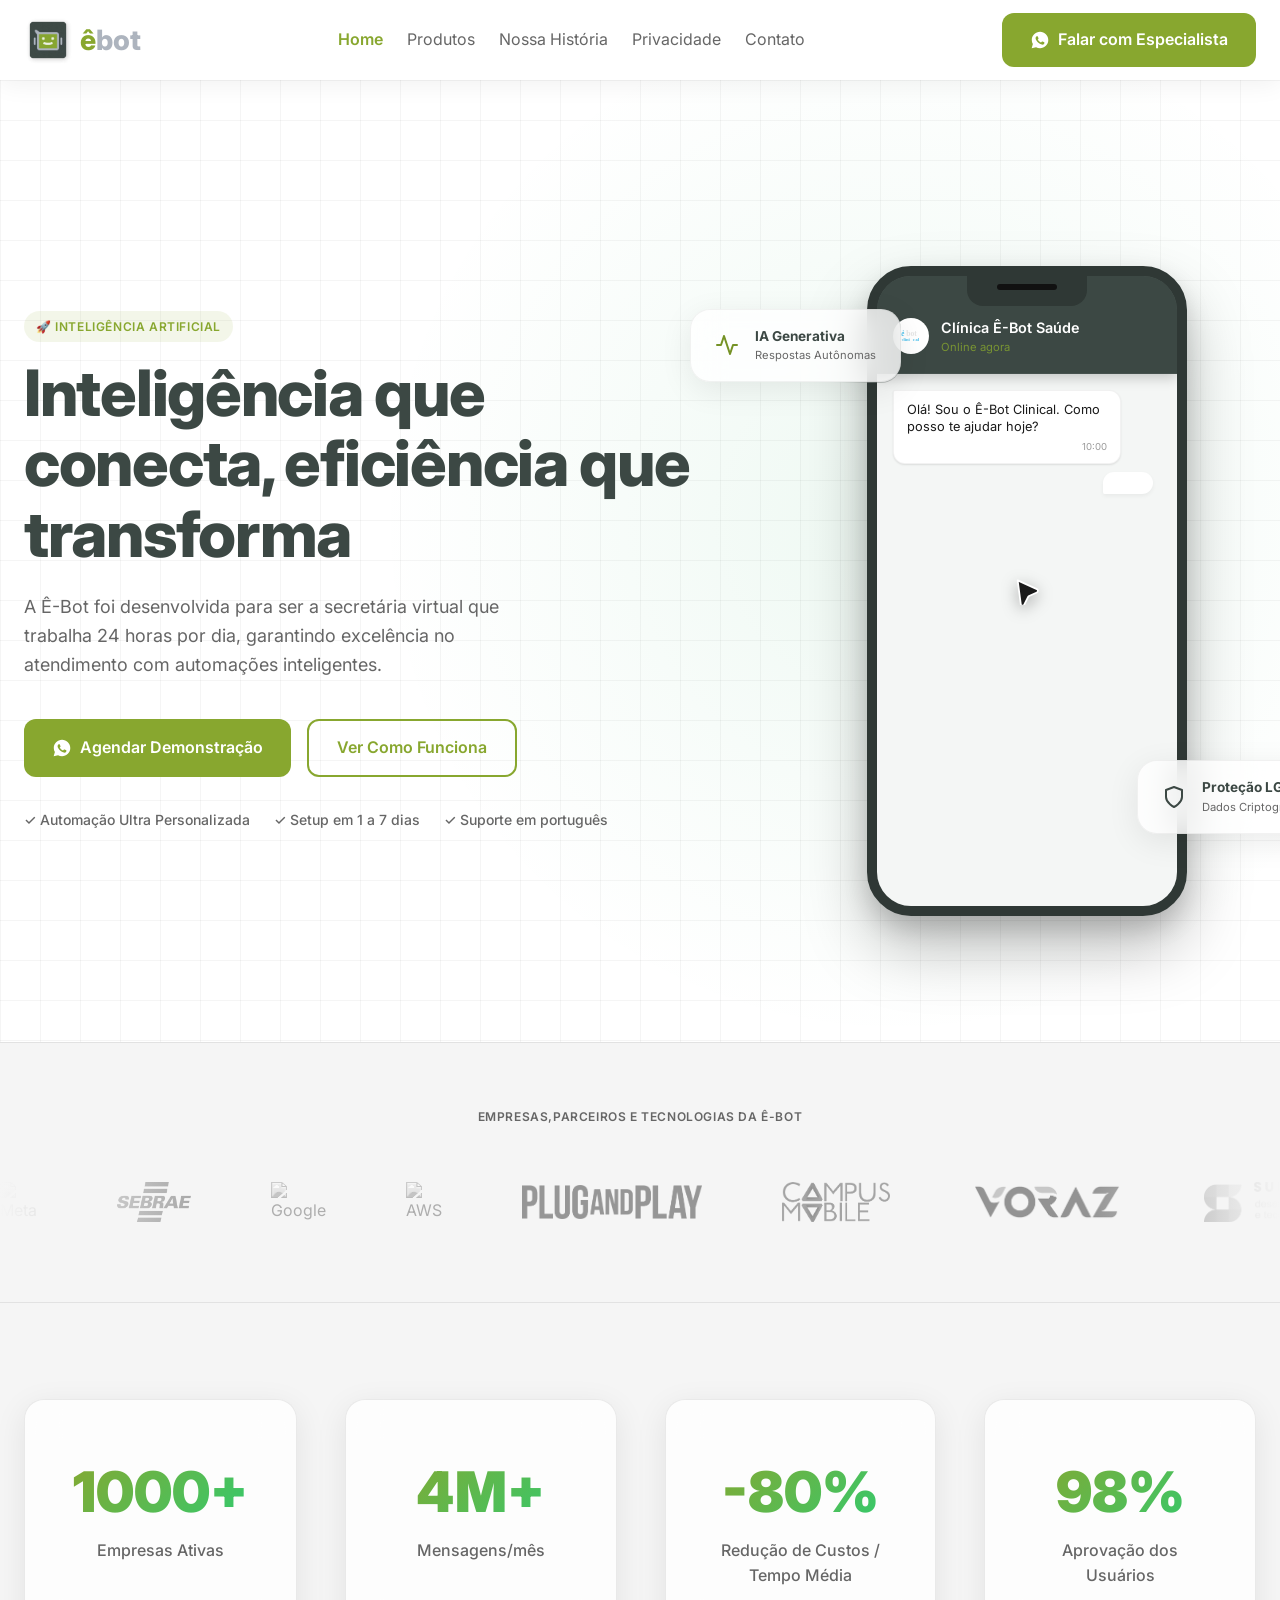
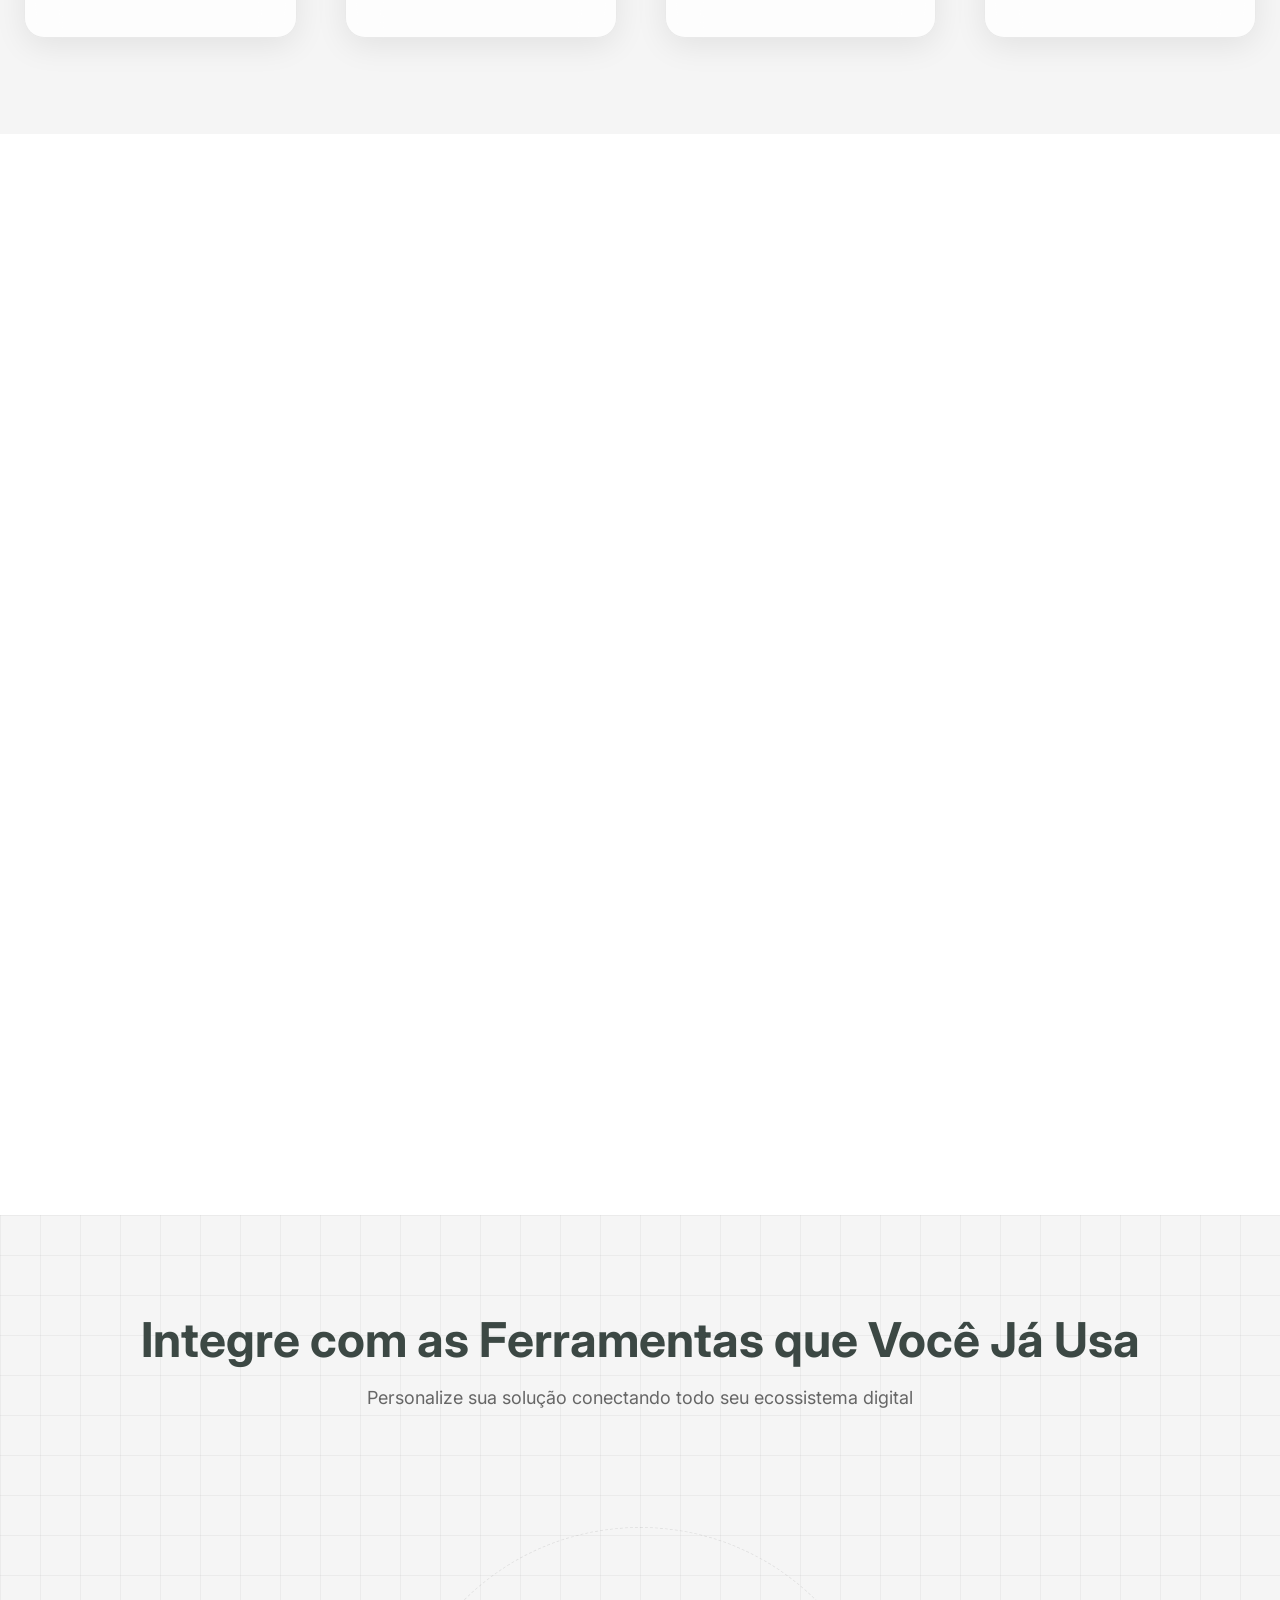
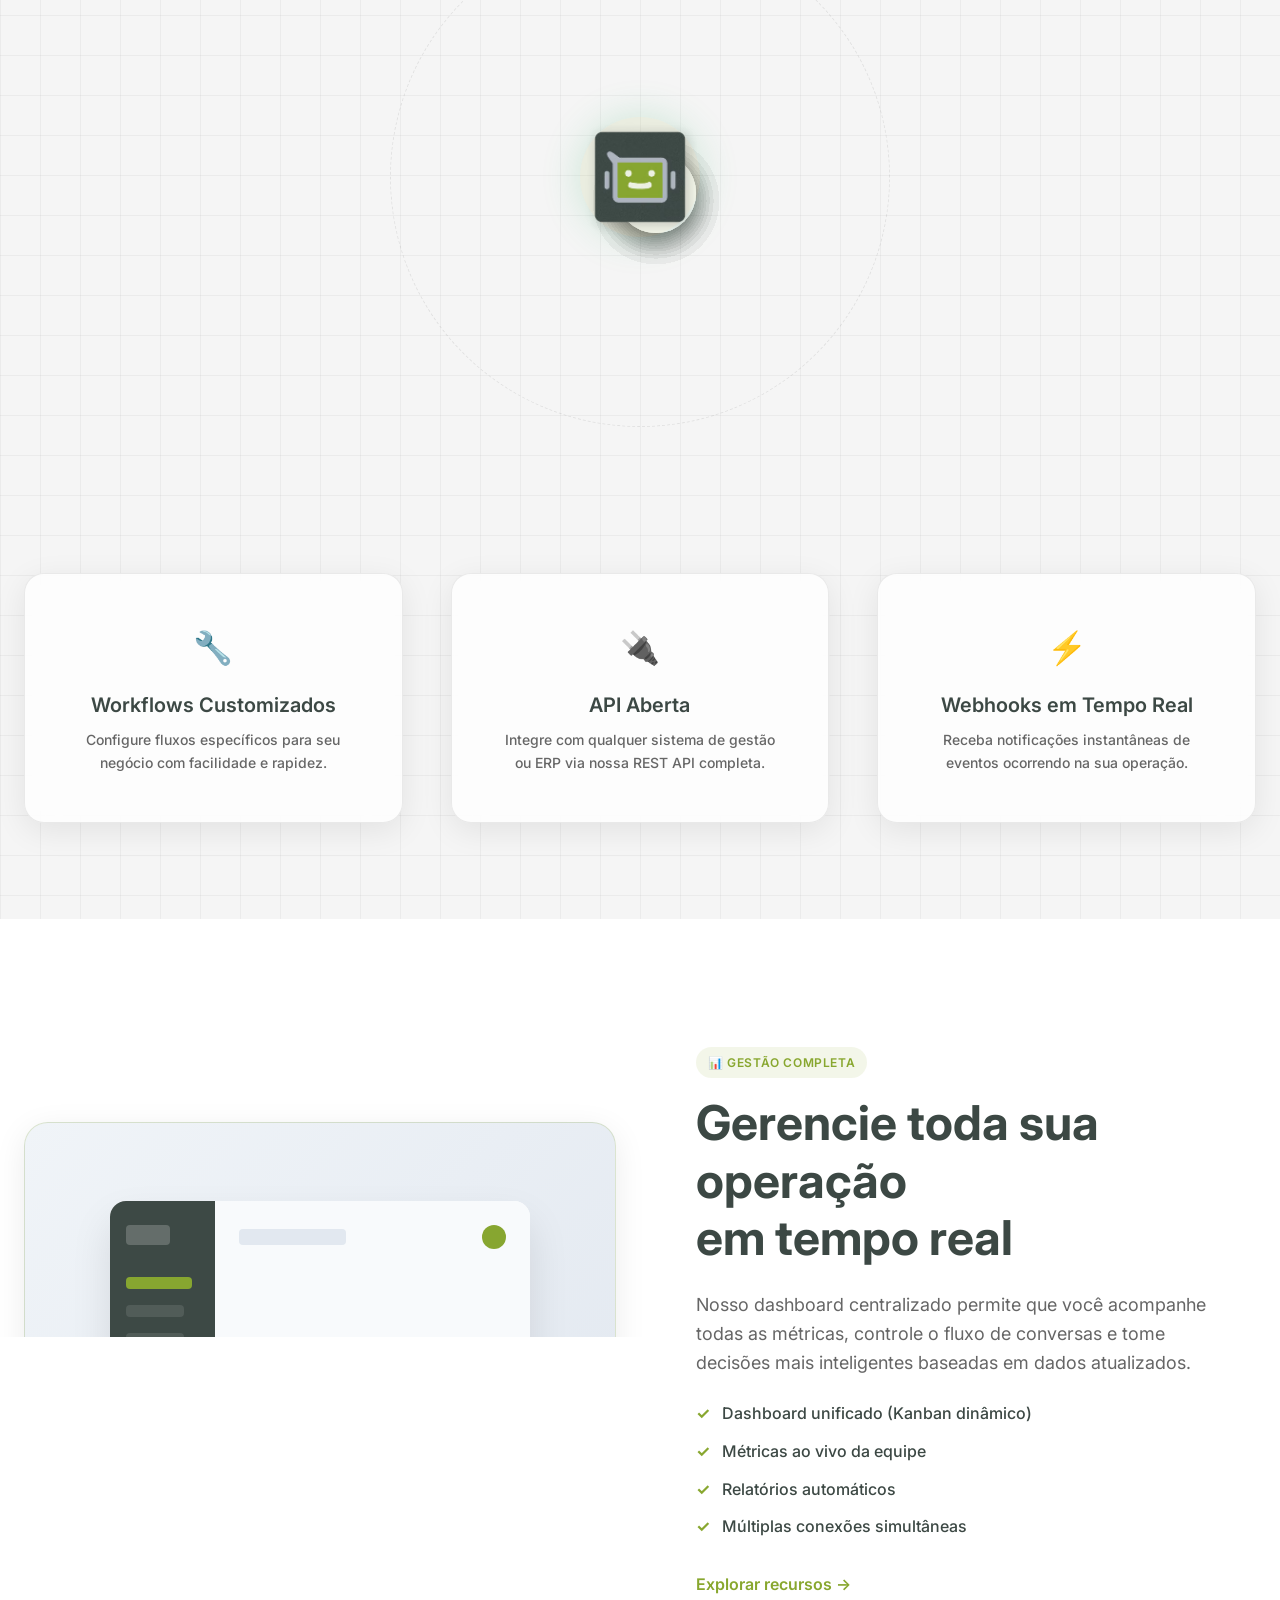
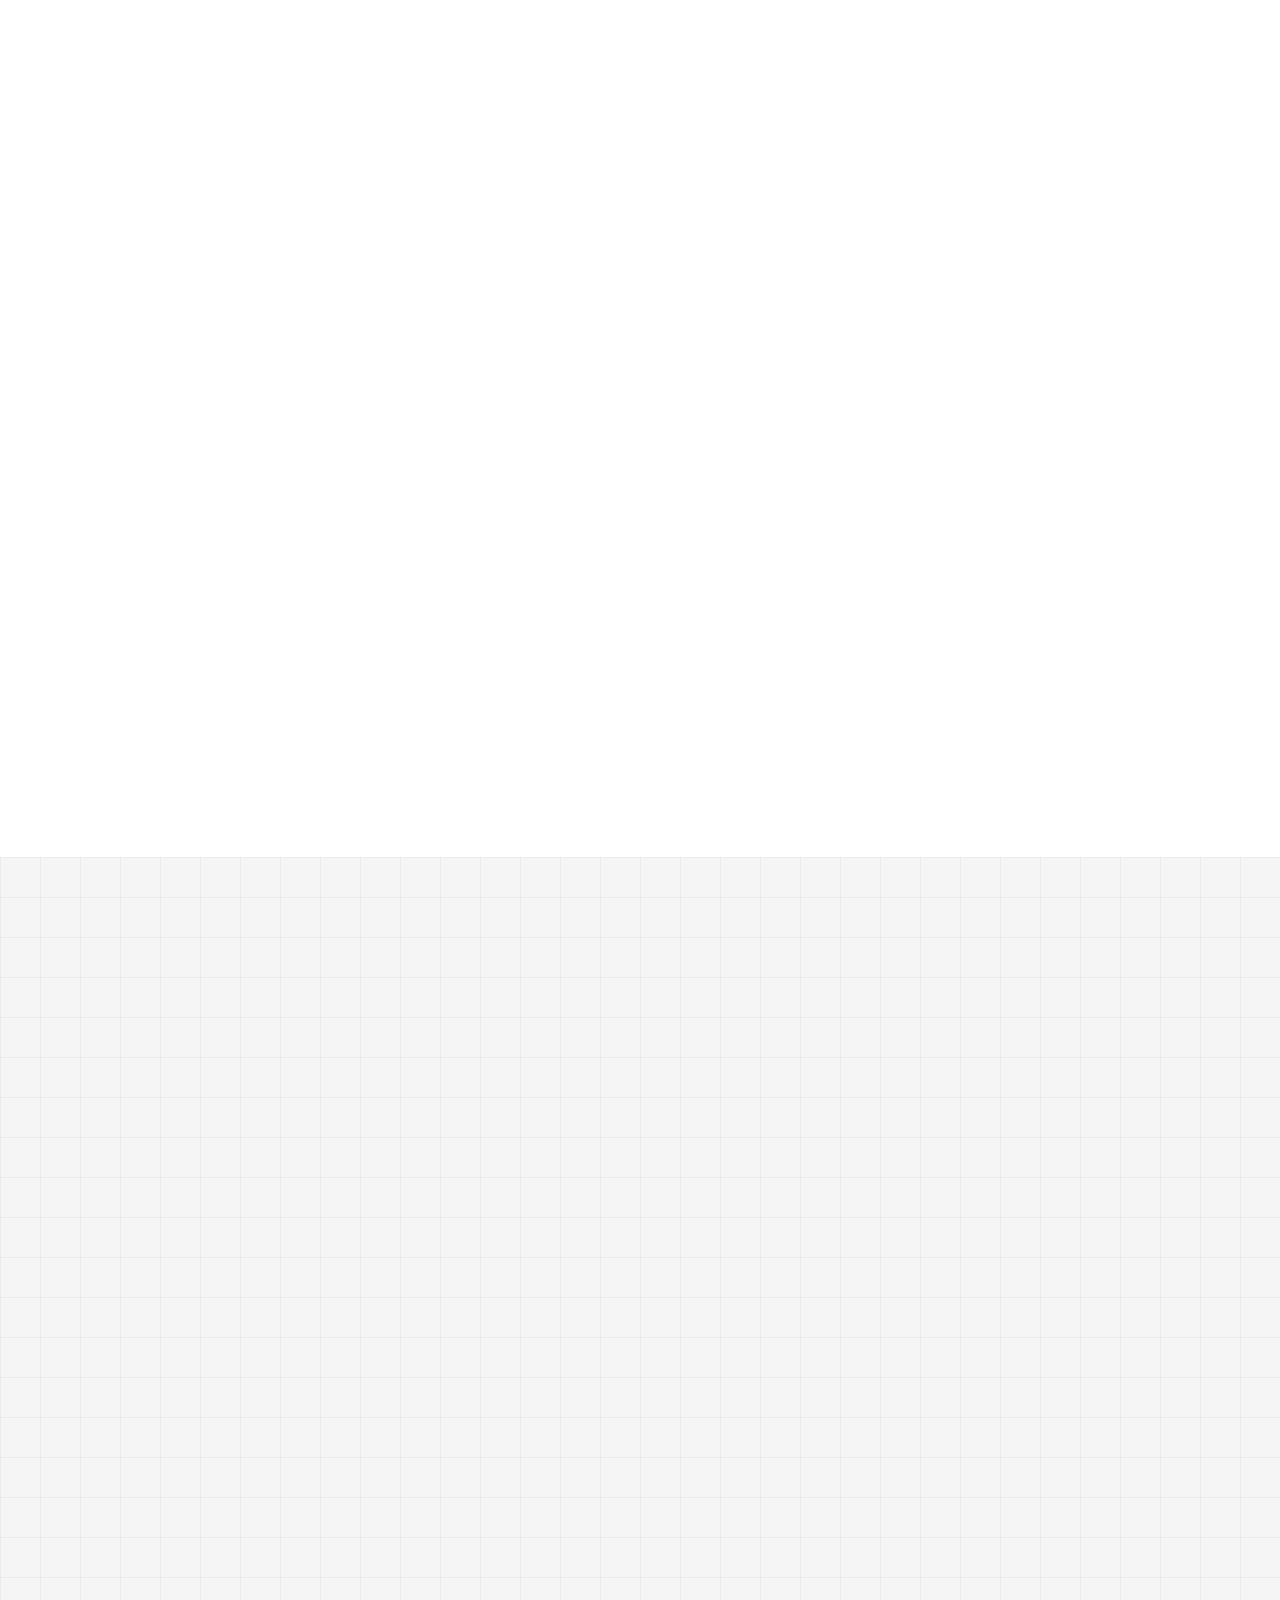
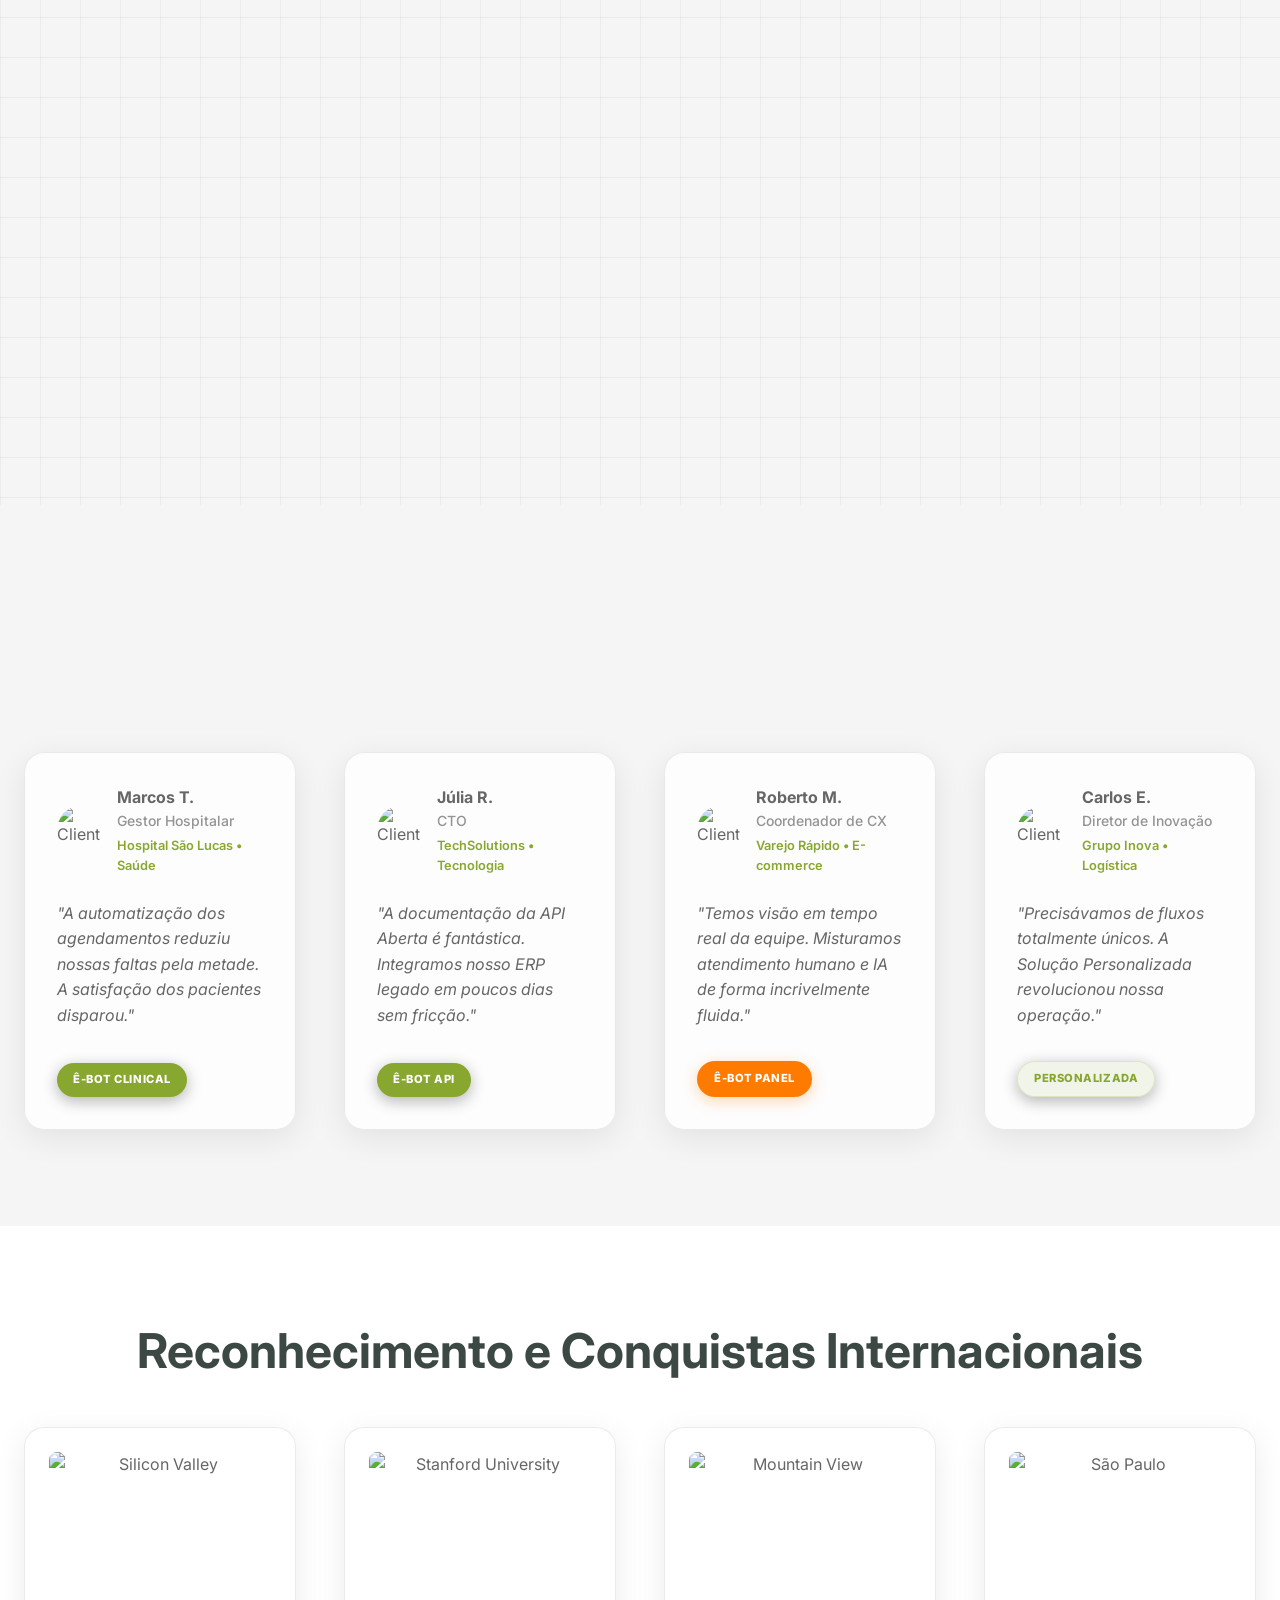
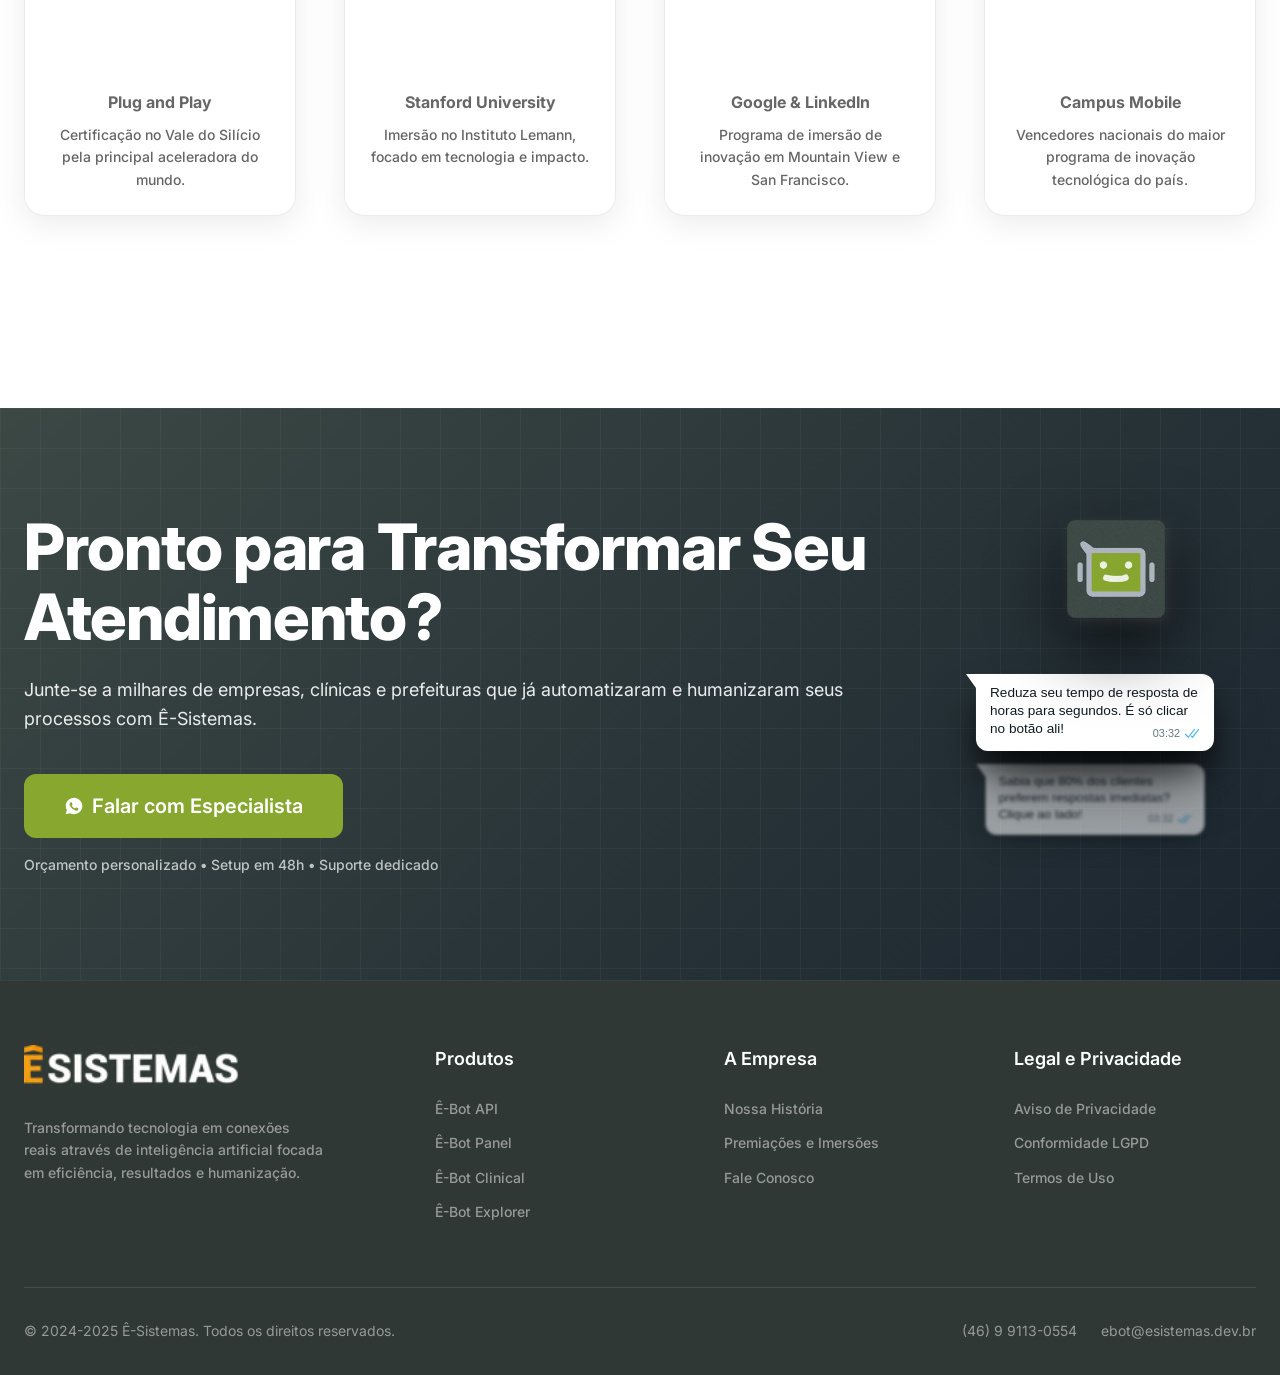
==== index.html @ c8acd467 "Change por docker compose" ====
<!DOCTYPE html>
<html lang="pt-BR">
<head>
  <meta charset="UTF-8">
  <meta name="viewport" content="width=device-width, initial-scale=1.0">
  <title>Ê-Bot | Inteligência que conecta, eficiência que transforma</title>
  <meta name="description" content="O Ê-Bot é um sistema de inteligência artificial projetado para otimizar atendimento, reduzir custos e aumentar a eficiência operacional.">
  
  <!-- Fonts -->
  <link rel="preconnect" href="https://fonts.googleapis.com">
  <link rel="preconnect" href="https://fonts.gstatic.com" crossorigin>
  <link href="https://fonts.googleapis.com/css2?family=Inter:wght@300;400;500;600;700;800;900&display=swap" rel="stylesheet">
  
  <!-- CSS Styles -->
  <link rel="stylesheet" href="css/reset.css">
  <link rel="stylesheet" href="css/variables.css">
  <link rel="stylesheet" href="css/typography.css">
  <link rel="stylesheet" href="css/glassmorphism.css">
  <link rel="stylesheet" href="css/components.css">
  <link rel="stylesheet" href="css/animations.css">
  <link rel="stylesheet" href="css/charts.css">
  <link rel="stylesheet" href="css/layout.css">
  <link rel="stylesheet" href="css/responsive.css">

<style id="custom-dash-chat-animations">
/* --- CONFIGURAÇÕES DASHBOARD --- */
.dash-wrapper {
  height: 400px;
  background: linear-gradient(135deg, #f0f4f8, #e2e8f0);
  display: flex;
  align-items: center;
  justify-content: center;
  overflow: hidden;
  position: relative;
  border-color: rgba(135, 166, 48, 0.2);
  border-radius: 24px;
}
.dash-ui {
  width: 85%;
  height: 80%;
  background: #ffffff;
  border-radius: 16px;
  box-shadow: 0 20px 40px rgba(0,0,0,0.1);
  display: flex;
  overflow: hidden;
  position: relative;
}
.dash-sidebar {
  width: 25%;
  background: #3d4945; /* Dark color */
  padding: 1.5rem 1rem;
  display: flex;
  flex-direction: column;
  gap: 1rem;
}
.dash-logo {
  height: 20px;
  width: 60%;
  background: rgba(255,255,255,0.2);
  border-radius: 4px;
  margin-bottom: 1rem;
}
.dash-menu-item {
  height: 12px;
  width: 80%;
  background: rgba(255,255,255,0.1);
  border-radius: 4px;
}
.dash-menu-item.active {
  background: #87a630; /* Green color */
  width: 90%;
}
.dash-main {
  flex: 1;
  padding: 1.5rem;
  display: flex;
  flex-direction: column;
  gap: 1.2rem;
  background: #f8fafc;
}
.dash-header {
  display: flex;
  justify-content: space-between;
  align-items: center;
}
.dash-title {
  height: 16px;
  width: 40%;
  background: #e2e8f0;
  border-radius: 4px;
}
.dash-user {
  height: 24px;
  width: 24px;
  border-radius: 50%;
  background: #87a630;
}
.dash-cards {
  display: flex;
  gap: 1rem;
}
.dash-card {
  flex: 1;
  background: #ffffff;
  border-radius: 8px;
  padding: 1rem;
  box-shadow: 0 4px 6px rgba(0,0,0,0.02);
  border: 1px solid rgba(135,166,48,0.1);
  display: flex;
  flex-direction: column;
  gap: 8px;
  transform: translateY(10px);
  opacity: 0;
  animation: cardIn 4s infinite;
}
.dash-card:nth-child(2) { animation-delay: 0.2s; }
.dash-card:nth-child(3) { animation-delay: 0.4s; }

.dash-card-icon {
  width: 20px;
  height: 20px;
  border-radius: 4px;
  background: rgba(135,166,48,0.2);
}
.dash-card-value {
  width: 60%;
  height: 12px;
  background: #3d4945;
  border-radius: 4px;
}
.dash-chart-area {
  flex: 1;
  background: #ffffff;
  border-radius: 8px;
  padding: 1rem;
  position: relative;
  border: 1px solid rgba(135,166,48,0.1);
  overflow: hidden;
}
.dash-chart-bars {
  position: absolute;
  bottom: 1rem;
  left: 1rem;
  right: 1rem;
  height: 60%;
  display: flex;
  align-items: flex-end;
  justify-content: space-between;
  padding: 0 10%;
  gap: 10px;
}
.dash-bar {
  width: 15%;
  background: #3d4945;
  border-radius: 4px 4px 0 0;
  transform-origin: bottom;
  animation: barGrow 4s infinite;
}
.dash-bar.b1 { height: 40%; animation-delay: 0.1s; }
.dash-bar.b2 { height: 70%; animation-delay: 0.2s; }
.dash-bar.b3 { height: 50%; background: #87a630; animation-delay: 0.3s; }
.dash-bar.b4 { height: 90%; animation-delay: 0.4s; }
.dash-bar.b5 { height: 60%; animation-delay: 0.5s; }

.dash-line-chart {
  position: absolute;
  bottom: 1rem;
  left: 1rem;
  right: 1rem;
  width: calc(100% - 2rem);
  height: 80%;
}
.dash-path {
  stroke-dasharray: 200;
  stroke-dashoffset: 200;
  animation: drawLine 4s infinite;
}
.dash-path-fill {
  opacity: 0;
  animation: fadeInFill 4s infinite;
}

/* Mac Cursor */
.mac-cursor {
  position: absolute;
  z-index: 10;
  top: 80%;
  left: 80%;
  filter: drop-shadow(0 2px 4px rgba(0,0,0,0.2));
  animation: cursorMove 4s infinite ease-in-out;
}

@keyframes cardIn {
  0% { transform: translateY(10px); opacity: 0; }
  10%, 90% { transform: translateY(0); opacity: 1; }
  100% { transform: translateY(10px); opacity: 0; }
}
@keyframes barGrow {
  0% { transform: scaleY(0); }
  15%, 85% { transform: scaleY(1); }
  100% { transform: scaleY(0); }
}
@keyframes drawLine {
  0% { stroke-dashoffset: 200; }
  25%, 85% { stroke-dashoffset: 0; }
  100% { stroke-dashoffset: 200; }
}
@keyframes fadeInFill {
  0%, 25% { opacity: 0; }
  35%, 85% { opacity: 1; }
  100% { opacity: 0; }
}
@keyframes cursorMove {
  0% { top: 80%; left: 80%; transform: scale(1); }
  20% { top: 35%; left: 45%; transform: scale(1); }
  25% { top: 35%; left: 45%; transform: scale(0.8); }
  30% { top: 35%; left: 45%; transform: scale(1); }
  50% { top: 70%; left: 60%; transform: scale(1); }
  55% { top: 70%; left: 60%; transform: scale(0.8); }
  60% { top: 70%; left: 60%; transform: scale(1); }
  100% { top: 80%; left: 80%; transform: scale(1); }
}


/* --- CONFIGURAÇÕES CHAT --- */
.chat-wrapper {
  height: 400px;
  overflow: hidden;
  background: linear-gradient(135deg, #f0f4f8, #e2e8f0);
  display: flex;
  align-items: center;
  justify-content: center;
  position: relative;
  border-color: rgba(135, 166, 48, 0.2);
  border-radius: 24px;
}

/* Integração Background */
.integration-bg {
  position: absolute;
  top: 0; left: 0; right: 0; bottom: 0;
  pointer-events: none;
  z-index: 1;
}
.float-icon {
  position: absolute;
  width: 80px; height: 80px;
  z-index: 2;
  background: white;
  border-radius: 50%;
  display: flex; align-items: center; justify-content: center;
  box-shadow: 0 10px 25px rgba(0,0,0,0.1);
  animation: floatIcon 3s infinite ease-in-out alternate;
}
.wpp-icon { top: 6%; left: 6%; }
.ebot-icon { bottom: 6%; right: 6%; animation-delay: -1.5s; }
@keyframes floatIcon {
  0% { transform: translateY(0px); }
  100% { transform: translateY(-15px); }
}

.connection-line {
  position: absolute;
  top: 0; left: 0; width: 100%; height: 100%;
  z-index: 1;
}
.flowing-data {
  stroke-dasharray: 4, 12;
  animation: flowLine 1.5s linear infinite;
}
@keyframes flowLine {
  from { stroke-dashoffset: 16; }
  to { stroke-dashoffset: 0; }
}

/* Chat UI */
.chat-ui {
  width: 65%;
  height: 85%;
  background: #ffffff;
  border-radius: 20px;
  box-shadow: 0 24px 48px rgba(0,0,0,0.1);
  display: flex;
  flex-direction: column;
  overflow: hidden;
  z-index: 2;
}
.chat-header {
  background: #3d4945;
  color: white;
  padding: 1rem;
  font-size: 0.875rem;
  font-weight: 600;
  display: flex;
  justify-content: space-between;
  align-items: center;
}
.status-dot {
  display: inline-block;
  width: 8px; height: 8px; border-radius: 50%;
  background: #87a630; box-shadow: 0 0 8px #87a630;
  animation: pulseDot 2s infinite;
}
@keyframes pulseDot {
  0% { opacity: 1; }
  50% { opacity: 0.5; }
  100% { opacity: 1; }
}

.chat-body {
  flex: 1;
  padding: 1.5rem;
  display: flex;
  flex-direction: column;
  gap: 0.75rem;
  background: #fafafa;
  overflow: hidden;
}

.msg-bubble {
  padding: 0.75rem;
  border-radius: 16px;
  font-size: 0.8rem;
  max-width: 85%;
  opacity: 0;
  position: absolute; /* Usado para fazer a animação sequencial sem esticar o container logo de cara */
  display: none;
}
.msg-bubble.user {
  background: rgba(135,166,48,0.15); /* #87a630 tinted */
  color: #3d4945;
  border-bottom-right-radius: 4px;
  align-self: flex-end;
  border: 1px solid rgba(135,166,48,0.3);
}
.msg-bubble.ai {
  background: white;
  border-bottom-left-radius: 4px;
  align-self: flex-start;
  box-shadow: 0 4px 12px rgba(0,0,0,0.05);
  color: #3d4945;
}

/* Timeline Animation - Full Sequence is 12s */
.m1 { 
  display: block; position: relative; 
  animation: appearStatic 12s infinite; 
}
.m2 { 
  display: block; position: relative; 
  animation: appearStatic2 12s infinite; 
}
.m3 { 
  display: flex; position: relative; 
  animation: appearStatic3 12s infinite; 
}
.m4 { 
  display: block; position: relative; 
  animation: appearStatic4 12s infinite; 
}
.m5 { 
  display: block; position: relative; 
  animation: appearStatic5 12s infinite; 
}

@keyframes appearStatic {
  0%, 100% { opacity: 0; transform: translateY(10px) scale(0.95); }
  2%, 98% { opacity: 1; transform: translateY(0) scale(1); }
}
@keyframes appearStatic2 {
  0%, 15%, 100% { opacity: 0; transform: translateY(10px) scale(0.95); }
  18%, 98% { opacity: 1; transform: translateY(0) scale(1); }
}
@keyframes appearStatic3 {
  0%, 35%, 100% { opacity: 0; transform: translateY(10px) scale(0.95); }
  38%, 98% { opacity: 1; transform: translateY(0) scale(1); }
}
@keyframes appearStatic4 {
  0%, 50%, 75%, 100% { opacity: 0; transform: translateY(10px) scale(0.95); display: none; }
  52%, 73% { opacity: 1; transform: translateY(0) scale(1); display: block; }
}
@keyframes appearStatic5 {
  0%, 75%, 100% { opacity: 0; transform: translateY(10px) scale(0.95); }
  78%, 98% { opacity: 1; transform: translateY(0) scale(1); }
}

/* Audio Message */
.audio-msg {
  display: flex;
  align-items: center;
  gap: 10px;
}
.play-btn {
  background: #87a630;
  border: none;
  width: 24px; height: 24px;
  border-radius: 50%;
  display: flex; align-items: center; justify-content: center;
  cursor: pointer;
  flex-shrink: 0;
  padding: 0;
}
.audio-wave {
  display: flex;
  align-items: center;
  gap: 3px;
  height: 20px;
}
.audio-wave .bar {
  width: 3px;
  background: #3d4945;
  border-radius: 3px;
  height: 4px;
  animation: waveAnim 1s infinite alternate;
}
.audio-wave .bar:nth-child(1) { height: 8px; animation-delay: 0.1s; }
.audio-wave .bar:nth-child(2) { height: 16px; animation-delay: 0.2s; }
.audio-wave .bar:nth-child(3) { height: 10px; animation-delay: 0.3s; }
.audio-wave .bar:nth-child(4) { height: 18px; animation-delay: 0.4s; }
.audio-wave .bar:nth-child(5) { height: 6px; animation-delay: 0.5s; }
.audio-wave .bar:nth-child(6) { height: 14px; animation-delay: 0.6s; }
.audio-wave .bar:nth-child(7) { height: 10px; animation-delay: 0.7s; }
.audio-wave .bar:nth-child(8) { height: 8px; animation-delay: 0.8s; }

@keyframes waveAnim {
  0% { transform: scaleY(0.5); }
  100% { transform: scaleY(1); }
}

.audio-time {
  font-size: 0.7rem;
  color: #3d4945;
  font-weight: 500;
}

/* Typing Indicator */
.typing .dot {
  display: inline-block;
  width: 5px; height: 5px;
  background: #87a630;
  border-radius: 50%;
  margin: 0 2px;
  animation: bounceDot 1.4s infinite ease-in-out both;
}
.typing .dot:nth-child(1) { animation-delay: -0.32s; }
.typing .dot:nth-child(2) { animation-delay: -0.16s; }
@keyframes bounceDot {
  0%, 80%, 100% { transform: scale(0.5); opacity: 0.5; }
  40% { transform: scale(1); opacity: 1; }
}

  /* Responsive Orbit */
  .orbit-container {
    position: relative;
    width: 100%;
    max-width: 600px;
    aspect-ratio: 1/1;
    height: auto;
    margin: 0 auto;
    display: flex;
    align-items: center;
    justify-content: center;
  }
  .orbit-ring {
    width: 83.33%; /* 500 / 600 */
    height: 83.33%;
  }

  /* Glass Play Button for iPhone */
  .glass-play-btn {
    position: absolute;
    top: 50%;
    left: 50%;
    transform: translate(-50%, -50%);
    z-index: 20;
    width: 56px;
    height: 56px;
    background: rgba(255, 255, 255, 0.15);
    backdrop-filter: blur(10px);
    -webkit-backdrop-filter: blur(10px);
    border: 1px solid rgba(255, 255, 255, 0.4);
    border-radius: 50%;
    display: flex;
    align-items: center;
    justify-content: center;
    cursor: pointer;
    box-shadow: 0 4px 15px rgba(0,0,0,0.1);
    animation: pulse-glass 2s infinite;
    transition: all 0.3s ease;
  }
  .glass-play-btn:hover {
    background: rgba(255, 255, 255, 0.25);
    transform: translate(-50%, -50%) scale(1.1);
  }
  .glass-play-btn svg {
    margin-left: 4px; /* visually center the triangle */
  }
  @keyframes pulse-glass {
    0% { box-shadow: 0 0 0 0 rgba(255, 255, 255, 0.4); }
    70% { box-shadow: 0 0 0 15px rgba(255, 255, 255, 0); }
    100% { box-shadow: 0 0 0 0 rgba(255, 255, 255, 0); }
  }


  /* Infinite Marquee */
  .marquee-container {
    position: relative;
    width: 100%;
    overflow: hidden;
    padding: 1rem 0;
    display: flex;
    background: transparent;
  }
  .marquee-container::before,
  .marquee-container::after {
    content: "";
    position: absolute;
    top: 0;
    bottom: 0;
    width: 15vw;
    max-width: 200px;
    z-index: 2;
    pointer-events: none;
  }
  .marquee-container::before {
    left: 0;
    background: linear-gradient(to right, #F5F5F5 0%, rgba(245,245,245,0) 100%);
  }
  .marquee-container::after {
    right: 0;
    background: linear-gradient(to left, #F5F5F5 0%, rgba(245,245,245,0) 100%);
  }
  .marquee-track {
    display: flex;
    width: max-content;
    animation: scroll-marquee 40s linear infinite;
  }
  .marquee-track:hover {
    animation-play-state: paused;
  }
  .marquee-items {
    display: flex;
    gap: 5rem;
    padding-right: 5rem; /* Gap at the end to match */
    align-items: center;
  }
  .marquee-items img {
    height: 40px;
    max-width: 180px;
    object-fit: contain;
    filter: grayscale(100%) opacity(0.5);
    transition: filter 0.3s ease;
  }
  .marquee-items img:hover {
    filter: grayscale(0%) opacity(1);
  }
  @keyframes scroll-marquee {
    from { transform: translateX(0); }
    to { transform: translateX(-50%); }
  }

</style>

  <link rel="stylesheet" href="css/ecosystem.css">

  <style>
  /* 1. Checklist Negative */
  .checklist-negative li::before {
    content: "✕" !important;
    color: #e53935 !important;
    font-weight: bold;
    margin-right: 0.5rem;
    display: inline-block;
    width: 1.2rem;
  }

  
  /* Dynamic Particles from Icons */
  .dynamic-particle {
    position: absolute;
    width: 8px;
    height: 8px;
    background: #87a630;
    border-radius: 50%;
    box-shadow: 0 0 12px #87a630, 0 0 24px #87a630, 0 0 36px #87a630;
    z-index: 15;
    pointer-events: none;
    animation: pulse-particle 1s infinite alternate, move-to-center var(--duration, 2s) cubic-bezier(0.25, 1, 0.5, 1) forwards;
  }
  @keyframes pulse-particle {
    0% { transform: scale(0.8); opacity: 0.8; }
    100% { transform: scale(1.5); opacity: 1; }
  }
  @keyframes move-to-center {
    0% { 
      left: var(--start-x); 
      top: var(--start-y); 
      opacity: 0;
    }
    10% { opacity: 1; }
    90% { opacity: 1; }
    100% { 
      left: 50%; 
      top: 50%; 
      opacity: 0; 
      transform: scale(0);
    }
  }

  /* 2. Dotted neon lines for orbit container */
  .neon-dotted-line {
    fill: none;
    stroke: #87a630;
    stroke-width: 2.5;
    stroke-dasharray: 6 8;
    filter: drop-shadow(0 0 6px rgba(135, 166, 48, 0.8));
    animation: march-ants 1.5s linear infinite;
  }
  @keyframes march-ants {
    to { stroke-dashoffset: -28; }
  }

  /* 3. Testimonials Popover with 2s delay */
  .solution-popover {
    position: absolute;
    bottom: calc(100% + 10px);
    left: 50%;
    transform: translateX(-50%) translateY(10px);
    background: white;
    border: 1px solid var(--border-subtle);
    border-radius: 12px;
    padding: 1rem;
    width: 220px;
    box-shadow: 0 10px 30px rgba(0,0,0,0.1);
    opacity: 0;
    visibility: hidden;
    transition: opacity 0.3s ease, visibility 0.3s ease, transform 0.3s ease;
    transition-delay: 2s, 2s, 0s;
    z-index: 100;
    text-align: center;
  }
  .solution-popover::after {
    content: '';
    position: absolute;
    top: 100%;
    left: 50%;
    margin-left: -8px;
    border-width: 8px;
    border-style: solid;
    border-color: white transparent transparent transparent;
  }
  .testimonial-badge-container:hover .solution-popover,
  .solution-popover:hover {
    opacity: 1;
    visibility: visible;
    transform: translateX(-50%) translateY(0);
    transition-delay: 0s, 0s, 0s;
  }

  /* Fix orbit container for the SVG */
  .orbit-container {
    position: relative;
  }
  </style>
  
</head>
<body>

  <!-- HEADER -->
  <header class="glass-header" style="position: fixed; top: 0; width: 100%; z-index: 1000;">
    <div class="container header-inner">
      
      <div class="logo">
        <a href="index.html" style="display: flex; align-items: center; gap: 0.5rem; font-weight: 800; font-size: 1.75rem;">
          <img src="assets/images/ebot_icon.avif" alt="ebot Logo" style="height: 48px; width: auto; object-fit: contain;">
          <span><span style="color: #88a72f;">ê</span><span style="color: #adb4be;">bot</span></span>
        </a>
      </div>
      
      <nav class="nav-menu flex">
        <ul class="flex gap-lg">
          <li><a href="index.html" class="text-primary" style="font-weight: 600;">Home</a></li>
          <li><a href="produtos.html" >Produtos</a></li>
          <li><a href="nossa_historia.html" >Nossa História</a></li>
          <li><a href="privacidade.html" >Privacidade</a></li>
          <li><a href="contato.html" >Contato</a></li>
        </ul>
        <div class="mobile-cta" style="display: none;">
          <button   class="trigger-wa-modal btn btn-primary" style="display: inline-flex; align-items: center; justify-content: center; gap: 0.5rem; width: 100%; margin-top: 1rem;"><svg width="20" height="20" viewBox="0 0 24 24" fill="currentColor"><path d="M12.04 2c-5.46 0-9.91 4.45-9.91 9.91 0 1.75.46 3.45 1.32 4.95L2 22l5.25-1.38c1.45.79 3.08 1.21 4.79 1.21 5.46 0 9.91-4.45 9.91-9.91S17.5 2 12.04 2zm5.28 14.3c-.22.61-1.28 1.15-1.78 1.22-.43.06-1.02.13-3.23-.79-2.66-1.11-4.38-3.83-4.52-4.01-.13-.19-1.08-1.44-1.08-2.75 0-1.31.68-1.95.92-2.22.24-.26.52-.33.69-.33.17 0 .34 0 .49.01.16.01.37-.06.57.43.21.5.73 1.77.79 1.9.06.13.1.28.01.47-.08.19-.13.31-.26.46-.13.15-.28.33-.39.46-.13.14-.27.29-.12.56.15.26.68 1.13 1.46 1.83.99.9 1.84 1.18 2.1 1.31.26.13.41.11.56-.06.15-.17.65-.75.82-1.01.17-.26.34-.22.58-.13.24.09 1.53.72 1.79.85.26.13.43.19.5.3.06.11.06.64-.16 1.25z"/></svg>  Falar com Especialista </button>
        </div>
      </nav>
      
      <div class="desktop-cta">
        <button   class="trigger-wa-modal btn btn-primary" style="display: inline-flex; align-items: center; justify-content: center; gap: 0.5rem;"><svg width="20" height="20" viewBox="0 0 24 24" fill="currentColor"><path d="M12.04 2c-5.46 0-9.91 4.45-9.91 9.91 0 1.75.46 3.45 1.32 4.95L2 22l5.25-1.38c1.45.79 3.08 1.21 4.79 1.21 5.46 0 9.91-4.45 9.91-9.91S17.5 2 12.04 2zm5.28 14.3c-.22.61-1.28 1.15-1.78 1.22-.43.06-1.02.13-3.23-.79-2.66-1.11-4.38-3.83-4.52-4.01-.13-.19-1.08-1.44-1.08-2.75 0-1.31.68-1.95.92-2.22.24-.26.52-.33.69-.33.17 0 .34 0 .49.01.16.01.37-.06.57.43.21.5.73 1.77.79 1.9.06.13.1.28.01.47-.08.19-.13.31-.26.46-.13.15-.28.33-.39.46-.13.14-.27.29-.12.56.15.26.68 1.13 1.46 1.83.99.9 1.84 1.18 2.1 1.31.26.13.41.11.56-.06.15-.17.65-.75.82-1.01.17-.26.34-.22.58-.13.24.09 1.53.72 1.79.85.26.13.43.19.5.3.06.11.06.64-.16 1.25z"/></svg>  Falar com Especialista </button>
      </div>
      
      <div class="hamburger">
        <span></span><span></span><span></span>
      </div>
    </div>
  </header>

  <main>
    <!-- HERO SECTION -->
    <section class="section bg-grid-pattern" style="background: white; position: relative; overflow: hidden;">
      <div style="position: absolute; top: 0; left: 0; width: 100%; height: 100%; background: radial-gradient(circle at 70% 50%, rgba(39, 174, 96, 0.08) 0%, transparent 50%); z-index: 0;"></div>
      <div class="container grid hero-split" style="position: relative; z-index: 1;">
        <div class="hero-content reveal reveal-left">
          <span class="badge">🚀 Inteligência Artificial</span>
          <h1 class="h1" style="margin-bottom: 1.5rem;">Inteligência que conecta, eficiência que transforma</h1>
          <p class="body-large" style="margin-bottom: 2.5rem; max-width: 520px;">A Ê-Bot foi desenvolvida para ser a secretária virtual que trabalha 24 horas por dia, garantindo excelência no atendimento com automações inteligentes.</p>
          <div class="flex gap-md" style="margin-bottom: 2rem;">
            <button class="trigger-wa-modal btn btn-primary" style="display: inline-flex; align-items: center; justify-content: center; gap: 0.5rem;"><svg width="20" height="20" viewBox="0 0 24 24" fill="currentColor" style="flex-shrink: 0;"><path d="M12.04 2c-5.46 0-9.91 4.45-9.91 9.91 0 1.75.46 3.45 1.32 4.95L2 22l5.25-1.38c1.45.79 3.08 1.21 4.79 1.21 5.46 0 9.91-4.45 9.91-9.91S17.5 2 12.04 2zm5.28 14.3c-.22.61-1.28 1.15-1.78 1.22-.43.06-1.02.13-3.23-.79-2.66-1.11-4.38-3.83-4.52-4.01-.13-.19-1.08-1.44-1.08-2.75 0-1.31.68-1.95.92-2.22.24-.26.52-.33.69-.33.17 0 .34 0 .49.01.16.01.37-.06.57.43.21.5.73 1.77.79 1.9.06.13.1.28.01.47-.08.19-.13.31-.26.46-.13.15-.28.33-.39.46-.13.14-.27.29-.12.56.15.26.68 1.13 1.46 1.83.99.9 1.84 1.18 2.1 1.31.26.13.41.11.56-.06.15-.17.65-.75.82-1.01.17-.26.34-.22.58-.13.24.09 1.53.72 1.79.85.26.13.43.19.5.3.06.11.06.64-.16 1.25z"/></svg> Agendar Demonstração</button>
            <a href="#features" class="btn btn-outline">Ver Como Funciona</a>
          </div>
          <div class="flex gap-lg text-small" style="color: var(--text-body);">
            <span>✓ Automação Ultra Personalizada</span>
            <span>✓ Setup em 1 a 7 dias</span>
            <span>✓ Suporte em português</span>
          </div>
        </div>
        
        <div class="hero-visual reveal reveal-right relative" style="position: relative; height: 750px; display: flex; align-items: center; justify-content: center; padding-top: 40px;">
          
          <!-- Animated Mouse Cursor -->
          <svg class="animated-cursor" viewBox="0 0 24 24" fill="none" xmlns="http://www.w3.org/2000/svg">
            <path d="M4 2.85986L20.4418 10.3642C21.666 10.9224 21.6706 12.6565 20.4496 13.2223L13.7846 16.3117C13.4357 16.4735 13.1506 16.7441 12.9774 17.0864L9.62083 23.7143C9.01168 24.9171 7.27961 24.8727 6.74103 23.642L4 2.85986Z" fill="#1a1a1a" stroke="white" stroke-width="1.5" stroke-linejoin="round"/>
          </svg>

          

          <!-- NEW IPHONE MOCKUP (DARK/OLIVE) -->
          <div class="iphone-mockup animate-float">
            
            <div class="wa-chat-header">
              <div style="width: 36px; height: 36px; background: white; border-radius: 50%; display: flex; align-items: center; justify-content: center; overflow: hidden; padding: 4px; flex-shrink: 0;">
                <img src="./assets/images/logos_ebot/ebot_clinical/SVG/Logo_clinical_aplicação_1.svg" alt="Ê-Bot Clinical" style="width: 100%; height: 100%; object-fit: contain;">
              </div>
              <div>
                <div style="font-weight: 600; font-size: 0.9rem;">Clínica Ê-Bot Saúde</div>
                <div style="font-size: 0.7rem; opacity: 0.8; color: #88a72f;">Online agora</div>
              </div>
            </div>
            
            <div class="wa-chat-body" style="position: relative;">
              <!-- Wrapper moves up as conversation gets longer -->
              <div class="wa-message-wrapper">
                
                
                <!-- Msg 1 (Bot) -->
                <div class="wa-bubble wa-received chat-msg-1">
                  Olá! Sou o Ê-Bot Clinical. Como posso te ajudar hoje?
                  <span class="wa-time">10:00</span>
                </div>
                
                <div class="typing-indicator wa-typing-user" style="display: none;"><span></span><span></span><span></span></div>

                <!-- Msg 2 (User) -->
                <div class="wa-bubble wa-sent chat-msg-2">
                  Oi! Fui ao PS ontem e não estou entendendo a letra do médico nesta receita. Pode me ajudar?
                  <span class="wa-time">10:01</span>
                </div>
                
                <div class="typing-indicator wa-typing-bot" style="display: none;"><span></span><span></span><span></span></div>

                <!-- Msg 3 (Bot requests photo) -->
                <div class="wa-bubble wa-received chat-msg-3">
                  Sem problemas. Me envie uma foto ou o arquivo da receita. Nossa IA fará a leitura e te ajudará na hora.
                  <span class="wa-time">10:01</span>
                </div>
                
                <div class="typing-indicator wa-typing-user" style="display: none;"><span></span><span></span><span></span></div>

                <!-- Msg 4 (User PDF) -->
                <div class="wa-bubble wa-sent chat-msg-4" style="padding: 0.4rem; background: #E8F2D0;">
                  <div class="wa-pdf-doc">
                    <div class="wa-pdf-icon">PDF</div>
                    <div class="wa-pdf-details">
                      <div class="wa-pdf-name">receita_medica.pdf</div>
                      <div class="wa-pdf-size">1.2 MB • Documento</div>
                    </div>
                  </div>
                  <span class="wa-time" style="padding-right: 0.4rem;">10:02</span>
                </div>
                
                <div class="typing-indicator wa-typing-bot" style="display: none;"><span></span><span></span><span></span></div>
                
                <!-- Msg 5 (Bot Image + Info) -->
                <div class="wa-bubble wa-received chat-msg-5" style="padding: 0.4rem;">
                  <img src="https://images.unsplash.com/photo-1584308666744-24d5c474f2ae?auto=format&fit=crop&w=300&q=80" style="width: 100%; height: 110px; object-fit: cover; border-radius: 8px; margin-bottom: 0.5rem;" alt="Caixa de Remédio">
                  <div style="padding: 0 0.4rem;">
                    <strong style="color: #759226;">Leitura concluída ✓</strong><br>
                    O medicamento receitado é a <strong>Amoxicilina 500mg</strong>.<br>
                    <strong>Posologia:</strong> Tomar 1 cápsula a cada 8h, durante 7 dias.
                    <span class="wa-time">10:02</span>
                  </div>
                </div>

                <div class="typing-indicator wa-typing-bot" style="display: none;"><span></span><span></span><span></span></div>
                
                <!-- Msg 6 (Bot Location) -->
                <div class="wa-bubble wa-received chat-msg-6">
                  Verifiquei no sistema e há estoque na <strong>Farmácia São João</strong> (a 400m de você).<br>
                  <div style="display: flex; align-items: center; gap: 6px; margin-top: 8px; color: #3c4844; font-weight: 700; background: rgba(0,0,0,0.05); padding: 8px; border-radius: 6px;">
                    📍 Abrir Rota no Mapa
                  </div>
                  <span class="wa-time">10:02</span>
                </div>

                <div class="typing-indicator wa-typing-bot" style="display: none;"><span></span><span></span><span></span></div>
                
                <!-- Msg 7 (Bot Reminder Upsell) -->
                <div class="wa-bubble wa-received chat-msg-7" style="border: 1px solid rgba(117,146,38,0.3);">
                  Deseja que eu agende lembretes gratuitos via WhatsApp para você não esquecer de tomar o remédio nos horários corretos? ⏰
                  <div style="display: flex; gap: 0.5rem; margin-top: 0.75rem;">
                    <button class="auto-click" style="flex: 1; padding: 6px; border-radius: 6px; font-weight: 600; font-size: 0.75rem; border: 1px solid #759226; color: #759226; background: transparent;">Sim, agendar</button>
                    <button style="flex: 1; padding: 6px; background: #eee; color: #555; border-radius: 6px; font-weight: 600; font-size: 0.75rem; border: none;">Não</button>
                  </div>
                  <span class="wa-time">10:03</span>
                </div>

                <!-- Msg 8 (User clicks Yes - Simulated) -->
                <div class="wa-bubble wa-sent chat-msg-8">
                  Sim, agendar
                  <span class="wa-time">10:03</span>
                </div>

                <div class="typing-indicator wa-typing-bot" style="display: none;"><span></span><span></span><span></span></div>

                <!-- Msg 9 (Bot Confirmation & End) -->
                <div class="wa-bubble wa-received chat-msg-9" style="background: #E8F2D0; border: 1px solid rgba(117, 146, 38, 0.4);">
                  <strong>Tudo certo! 💚</strong><br>
                  Acabei de ativar seus alarmes. Te mandarei uma mensagem a cada 8h. Melhoras!
                  <span class="wa-time">10:03</span>
                </div>

              </div>
            </div>
          </div>
          
          <!-- Dynamic Floating Elements (Minimalist / Solid SVGs) -->
          <div class="glass-card float-hover" style="position: absolute; top: 15%; left: -60px; width: auto; padding: 1rem 1.5rem; z-index: 3; animation: float 5s ease-in-out infinite 0.5s; border: 1px solid rgba(0,0,0,0.05); display: flex; gap: 1rem; align-items: center;">
            <svg width="24" height="24" viewBox="0 0 24 24" fill="none" stroke="#759226" stroke-width="2" stroke-linecap="round" stroke-linejoin="round"><polyline points="22 12 18 12 15 21 9 3 6 12 2 12"></polyline></svg>
            <div>
              <div style="font-weight: 700; font-size: 0.85rem; color: #3c4844;">IA Generativa</div>
              <div style="font-size: 0.7rem; color: var(--text-body);">Respostas Autônomas</div>
            </div>
          </div>

          <div class="glass-card float-hover" style="position: absolute; bottom: 15%; right: -40px; width: auto; padding: 1rem 1.5rem; z-index: 3; animation: float 6s ease-in-out infinite 1.2s; border: 1px solid rgba(0,0,0,0.05); display: flex; gap: 1rem; align-items: center;">
            <svg width="24" height="24" viewBox="0 0 24 24" fill="none" stroke="#3c4844" stroke-width="2" stroke-linecap="round" stroke-linejoin="round"><path d="M12 22s8-4 8-10V5l-8-3-8 3v7c0 6 8 10 8 10z"></path></svg>
            <div>
              <div style="font-weight: 700; font-size: 0.85rem; color: #3c4844;">Proteção LGPD</div>
              <div style="font-size: 0.7rem; color: var(--text-body);">Dados Criptografados</div>
            </div>
          </div>
          
        </div>
      </div>
    </section>

    <!-- CLIENT LOGOS -->
    <section class="section section-gray" style="padding: 4rem 0; border-top: 1px solid var(--border-subtle); border-bottom: 1px solid var(--border-subtle); overflow: hidden; width: 100vw; position: relative; left: 50%; right: 50%; margin-left: -50vw; margin-right: -50vw;">
      <div class="text-center reveal" style="width: 100%;">
        <p class="text-micro" style="margin-bottom: 2.5rem; color: var(--text-body);">Empresas,Parceiros e Tecnologias da Ê-Bot</p>
        
        <div class="marquee-container">
          <div class="marquee-track">
            
            <!-- First Set -->
            <div class="marquee-items">
              <img src="https://upload.wikimedia.org/wikipedia/commons/7/7b/Meta_Platforms_Inc._logo.svg" alt="Meta">
              <img src="./assets/images/logos/sebrae.webp" alt="Sebrae">
              <img src="https://upload.wikimedia.org/wikipedia/commons/2/2f/Google_2015_logo.svg" alt="Google">
              <img src="https://upload.wikimedia.org/wikipedia/commons/9/93/Amazon_Web_Services_Logo.svg" alt="AWS">
              <img src="./assets/images/logos/plug_and_play.webp" alt="Plug and Play">
              <img src="./assets/images/logos/campus_mobile.webp" alt="Campus Mobile">
              <img src="./assets/images/logos/voraz.webp" alt="Voraz">
              <img src="./assets/images/logos/sudotec.webp" alt="Sudotec">
              <img src="./assets/images/logos/rang.webp" alt="Rang">
              <img src="./assets/images/logos/ellon.webp" alt="Ellon">
              <img src="./assets/images/logos/latreille.webp" alt="Latreille">
              <img src="./assets/images/logos/ambar_bank.webp" alt="Ambar Bank">
              <img src="./assets/images/logos/SI9_sistemas.webp" alt="SI9 Sistemas">
            </div>

            <!-- Second Set (Duplicate for Infinite Scroll) -->
            <div class="marquee-items" aria-hidden="true">
              <img src="https://upload.wikimedia.org/wikipedia/commons/7/7b/Meta_Platforms_Inc._logo.svg" alt="Meta">
              <img src="./assets/images/logos/sebrae.webp" alt="Sebrae">
              <img src="https://upload.wikimedia.org/wikipedia/commons/2/2f/Google_2015_logo.svg" alt="Google">
              <img src="https://upload.wikimedia.org/wikipedia/commons/9/93/Amazon_Web_Services_Logo.svg" alt="AWS">
              <img src="./assets/images/logos/plug_and_play.webp" alt="Plug and Play">
              <img src="./assets/images/logos/campus_mobile.webp" alt="Campus Mobile">
              <img src="./assets/images/logos/voraz.webp" alt="Voraz">
              <img src="./assets/images/logos/sudotec.webp" alt="Sudotec">
              <img src="./assets/images/logos/rang.webp" alt="Rang">
              <img src="./assets/images/logos/ellon.webp" alt="Ellon">
              <img src="./assets/images/logos/latreille.webp" alt="Latreille">
              <img src="./assets/images/logos/ambar_bank.webp" alt="Ambar Bank">
              <img src="./assets/images/logos/SI9_sistemas.webp" alt="SI9 Sistemas">
            </div>

          </div>
        </div>
      </div>
    </section>

    <!-- STATS SECTION -->
    <section class="section section-gray">
      <div class="container">
        <div class="grid grid-4 chart-container reveal">
          <div class="glass-card text-center stagger-1">
            <div style="font-size: 3.5rem; font-weight: 900; background: linear-gradient(135deg, var(--primary), #2ecc71); -webkit-background-clip: text; -webkit-text-fill-color: transparent;" class="counter-value" data-end="1000" data-suffix="+">0</div>
            <div style="color: var(--text-body); font-weight: 500;">Empresas Ativas</div>
          </div>
          <div class="glass-card text-center stagger-2">
            <div style="font-size: 3.5rem; font-weight: 900; background: linear-gradient(135deg, var(--primary), #2ecc71); -webkit-background-clip: text; -webkit-text-fill-color: transparent;" class="counter-value" data-end="4" data-suffix="M+">0</div>
            <div style="color: var(--text-body); font-weight: 500;">Mensagens/mês</div>
          </div>
          <div class="glass-card text-center stagger-3">
            <div style="font-size: 3.5rem; font-weight: 900; background: linear-gradient(135deg, var(--primary), #2ecc71); -webkit-background-clip: text; -webkit-text-fill-color: transparent;" class="counter-value" data-prefix="-" data-end="80" data-suffix="%">0</div>
            <div style="color: var(--text-body); font-weight: 500;">Redução de Custos / Tempo Média</div>
          </div>
          <div class="glass-card text-center stagger-4">
            <div style="font-size: 3.5rem; font-weight: 900; background: linear-gradient(135deg, var(--primary), #2ecc71); -webkit-background-clip: text; -webkit-text-fill-color: transparent;" class="counter-value" data-end="98" data-suffix="%">0</div>
            <div style="color: var(--text-body); font-weight: 500;">Aprovação dos Usuários</div>
          </div>
        </div>
      </div>
    </section>

    <!-- POR QUE ESCOLHER -->
    <section class="section section-light chart-container">
      <div class="container">
        <div class="text-center reveal" style="margin-bottom: var(--space-xl);">
          <h2 class="h2" style="margin-bottom: 1rem;">Por Que Escolher a <span class="highlight-text">Ê-Bot</span></h2>
          <p class="body-large">Dados reais que comprovam a transformação digital com IA</p>
        </div>

        <div class="grid grid-4" style="margin-bottom: 4rem;">
          <div class="glass-card text-center reveal stagger-1">
            <div class="circle-progress-container">
              <svg viewBox="0 0 100 100" width="120" height="120" style="transform: rotate(-90deg);">
                <circle cx="50" cy="50" r="45" class="circle-progress-bg"/>
                <circle cx="50" cy="50" r="45" class="circle-progress-bar" data-percent="87"/>
              </svg>
              <div class="circle-text"><span class="counter-value" data-end="87" data-suffix="%">0</span></div>
            </div>
            <p class="text-small" style="margin-bottom: 0.5rem;">Aumento significativo em eficiência operacional</p>
            <span style="font-size: 10px; font-style: italic; color: #999;">Fonte: McKinsey Global Institute 2024</span>
          </div>

          <div class="glass-card text-center reveal stagger-2">
            <div class="bar-chart-container">
              <div class="bar"></div><div class="bar"></div><div class="bar"></div>
            </div>
            <h3 class="h3 text-primary"><span class="counter-value" data-end="67" data-suffix="%">0</span></h3>
            <p class="text-small" style="margin-bottom: 0.5rem;">Redução no tempo de resposta com automação</p>
            <span style="font-size: 10px; font-style: italic; color: #999;">Fonte: Gartner 2024</span>
          </div>

          <div class="glass-card text-center reveal stagger-3">
            <div class="line-graph-container">
              <svg viewBox="0 0 100 50" width="100%" height="100%">
                <path d="M 10 40 Q 30 10 50 30 T 90 10" class="line-path" />
                <circle cx="90" cy="10" class="line-point" />
              </svg>
            </div>
            <h3 class="h3 text-primary">3.5x</h3>
            <p class="text-small" style="margin-bottom: 0.5rem;">ROI médio em 12 meses com implementação de IA</p>
            <span style="font-size: 10px; font-style: italic; color: #999;">Fonte: Forrester Research 2024</span>
          </div>

          <div class="glass-card text-center reveal stagger-4">
            <div class="donut-chart" style="--angle: 270deg;">
              <div class="donut-inner"></div>
              <div class="donut-text"><span class="counter-value" data-end="75" data-suffix="%">0</span></div>
            </div>
            <p class="text-small" style="margin-bottom: 0.5rem;">Consideram IA essencial para o futuro</p>
            <span style="font-size: 10px; font-style: italic; color: #999;">Fonte: PwC Digital Trends 2024</span>
          </div>
        </div>

        <!-- Antes / Depois -->
        <div class="glass-panel reveal" style="border-radius: var(--radius-lg); overflow: hidden;">
          <div class="grid grid-2" style="gap: 0;">
            <div style="padding: 3rem; background: rgba(0,0,0,0.02);">
              <h3 class="h3" style="color: var(--text-body); margin-bottom: 1.5rem;">Antes da Ê-Bot</h3>
              <ul class="checklist checklist-negative" style="opacity: 0.7;">
                <li>Tempo de resposta: 15+ minutos</li>
                <li>Taxa de conversão: 12%</li>
                <li>Custo por atendimento: Alto</li>
                <li>Satisfação do cliente: 65%</li>
              </ul>
            </div>
            <div style="padding: 3rem; background: var(--primary-light);">
              <h3 class="h3 text-primary" style="margin-bottom: 1.5rem;">Depois da Ê-Bot</h3>
              <ul class="checklist">
                <li>Tempo de resposta: &lt; 1 minutos</li>
                <li>Taxa de conversão: 34%</li>
                <li>Custo por atendimento: -80%</li>
                <li>Satisfação do cliente: 98%</li>
              </ul>
            </div>
          </div>
        </div>
      </div>
    </section>

    <!-- INTEGRATIONS HUB -->
    <section class="section section-gray bg-grid-pattern" style="overflow: hidden;">
      <div class="container text-center reveal">
        <h2 class="h2" style="margin-bottom: 1rem;">Integre com as <span class="highlight-text">Ferramentas</span> que Você Já Usa</h2>
        <p class="body-large" style="margin-bottom: 4rem;">Personalize sua solução conectando todo seu ecossistema digital</p>
        
        <div class="orbit-container reveal" style="margin-bottom: 6rem;">
          <div class="orbit-ring"></div>
          <div class="hub-center">
            <img src="assets/images/ebot_icon.avif" alt="Ê-Bot Integrations" style="width: 120px; height: 120px; object-fit: contain;">
          </div>
          <!-- Data Particles shooting to integrations -->
          
          <!-- Orbit Icons Placeholders -->
          <div class="orbit-icon"><img src="https://upload.wikimedia.org/wikipedia/commons/6/6b/WhatsApp.svg" alt="WhatsApp"></div>
          <div class="orbit-icon"><img src="./assets/images/logos/meta.webp" alt="Meta"></div>
          <div class="orbit-icon"><img src="https://upload.wikimedia.org/wikipedia/commons/f/f9/Salesforce.com_logo.svg" alt="Salesforce"></div>
          <div class="orbit-icon"><img src="https://upload.wikimedia.org/wikipedia/commons/d/d5/Slack_icon_2019.svg" alt="Slack"></div>
          <div class="orbit-icon"><img src="./assets/images/logos/claude.webp" alt="Claude"></div>
          <div class="orbit-icon"><img src="./assets/images/logos/instagram.webp" alt="Instagram"></div>
          <div class="orbit-icon"><img src="./assets/images/logos/rang.webp" alt="Rang"></div>
          <div class="orbit-icon"><img src="https://upload.wikimedia.org/wikipedia/commons/7/7e/Gmail_icon_%282020%29.svg" alt="Gmail"></div>
          <div class="orbit-icon"><img src="https://upload.wikimedia.org/wikipedia/commons/0/04/ChatGPT_logo.svg" alt="OpenAI"></div>
          <div class="orbit-icon"><img src="./assets/images/logos/n8n.webp" alt="n8n"></div>
          <div class="orbit-icon"><img src="./assets/images/logos/ollama.webp" alt="Ollama"></div>
        </div>

        <div class="grid grid-3 reveal">
          <div class="glass-card">
            <div style="font-size: 2rem; margin-bottom: 1rem;">🔧</div>
            <h3 class="h3" style="margin-bottom: 0.5rem; font-size: 1.25rem;">Workflows Customizados</h3>
            <p class="text-small">Configure fluxos específicos para seu negócio com facilidade e rapidez.</p>
          </div>
          <div class="glass-card">
            <div style="font-size: 2rem; margin-bottom: 1rem;">🔌</div>
            <h3 class="h3" style="margin-bottom: 0.5rem; font-size: 1.25rem;">API Aberta</h3>
            <p class="text-small">Integre com qualquer sistema de gestão ou ERP via nossa REST API completa.</p>
          </div>
          <div class="glass-card">
            <div style="font-size: 2rem; margin-bottom: 1rem;">⚡</div>
            <h3 class="h3" style="margin-bottom: 0.5rem; font-size: 1.25rem;">Webhooks em Tempo Real</h3>
            <p class="text-small">Receba notificações instantâneas de eventos ocorrendo na sua operação.</p>
          </div>
        </div>
      </div>
    </section>

    <!-- ALTERNATING FEATURES -->
    <section class="section section-light" id="features">
      <div class="container">
        
        <!-- Feature 1 -->
        <div class="grid grid-2 reveal items-center" style="margin-bottom: var(--space-xxl);">
          <div class="glass-card float-hover dash-wrapper">
  <div class="dash-ui">
    <div class="dash-sidebar">
      <div class="dash-logo"></div>
      <div class="dash-menu-item active"></div>
      <div class="dash-menu-item"></div>
      <div class="dash-menu-item"></div>
    </div>
    <div class="dash-main">
      <div class="dash-header">
        <div class="dash-title"></div>
        <div class="dash-user"></div>
      </div>
      <div class="dash-cards">
        <div class="dash-card">
          <div class="dash-card-icon"></div>
          <div class="dash-card-value"></div>
        </div>
        <div class="dash-card">
          <div class="dash-card-icon"></div>
          <div class="dash-card-value"></div>
        </div>
        <div class="dash-card">
          <div class="dash-card-icon"></div>
          <div class="dash-card-value"></div>
        </div>
      </div>
      <div class="dash-chart-area">
        <div class="dash-chart-bars">
          <div class="dash-bar b1"></div>
          <div class="dash-bar b2"></div>
          <div class="dash-bar b3"></div>
          <div class="dash-bar b4"></div>
          <div class="dash-bar b5"></div>
        </div>
        <svg class="dash-line-chart" viewBox="0 0 100 40" preserveAspectRatio="none">
          <path d="M0 30 Q 20 10, 40 25 T 80 15 T 100 5" fill="none" stroke="#87a630" stroke-width="2" class="dash-path"></path>
          <path d="M0 30 Q 20 10, 40 25 T 80 15 T 100 5 L 100 40 L 0 40 Z" fill="rgba(135, 166, 48, 0.2)" class="dash-path-fill"></path>
        </svg>
      </div>
    </div>
    <!-- Cursor do Mac -->
    <svg class="mac-cursor" viewBox="0 0 24 24" width="24" height="24" xmlns="http://www.w3.org/2000/svg">
      <path d="M5.5 2.5L19.5 10.5L12.5 12.5L16.5 20.5L13.5 22.5L9.5 14.5L3.5 18.5V2.5Z" fill="#3d4945" stroke="#ffffff" stroke-width="2" stroke-linejoin="round"/>
    </svg>
  </div>
</div>

              
          <div style="padding: 2rem;">
            <span class="badge">📊 Gestão Completa</span>
            <h2 class="h2" style="margin-bottom: 1.5rem;">Gerencie toda sua operação <span class="highlight-text">em tempo real</span></h2>
            <p class="body-large" style="margin-bottom: 1.5rem;">Nosso dashboard centralizado permite que você acompanhe todas as métricas, controle o fluxo de conversas e tome decisões mais inteligentes baseadas em dados atualizados.</p>
            <ul class="checklist" style="margin-bottom: 2rem;">
              <li>Dashboard unificado (Kanban dinâmico)</li>
              <li>Métricas ao vivo da equipe</li>
              <li>Relatórios automáticos</li>
              <li>Múltiplas conexões simultâneas</li>
            </ul>
            <a href="produtos.html" class="text-primary" style="font-weight: 600;">Explorar recursos →</a>
          </div>
        </div>

        <!-- Feature 2 -->
        <div class="grid grid-2 reveal items-center" style="margin-bottom: var(--space-xxl);">
          <div style="padding: 2rem; order: 2;">
            <span class="badge">🤖 Automação IA</span>
            <h2 class="h2" style="margin-bottom: 1.5rem;">Responda dúvidas <span class="highlight-text">em segundos</span></h2>
            <p class="body-large" style="margin-bottom: 1.5rem;">Utilizamos as melhores IAs do mundo para oferecer um atendimento humanizado, acessível por áudio e texto, entendendo exatamente as necessidades do usuário e melhorando a conversão.</p>
            <ul class="checklist">
              <li>Respostas em áudio e texto natural</li>
              <li>Disparos de WhatsApp Marketing</li>
              <li>Identificação de intenção do usuário</li>
              <li>Triagem e roteamento inteligente</li>
            </ul>
          </div>
          <div class="glass-card float-hover chat-wrapper" style="order: 1;">
  <!-- Integração WhatsApp e Ebot (Background) -->
  <div class="integration-bg">
    <!-- Linha de conexão com z-index menor passa por BAIXO dos ícones -->
    <svg class="connection-line" viewBox="0 0 100 100" preserveAspectRatio="none">
      <path d="M 13,18 C 40,18 60,82 87,82" fill="none" stroke="rgba(135, 166, 48, 0.2)" stroke-width="1.5" />
      <path d="M 13,18 C 40,18 60,82 87,82" fill="none" stroke="#87a630" stroke-width="1.5" class="flowing-data" />
    </svg>

    <div class="wpp-icon float-icon">
      <svg width="48" height="48" viewBox="0 0 24 24" fill="#87a630"><path d="M12.04 2c-5.46 0-9.91 4.45-9.91 9.91 0 1.75.46 3.45 1.32 4.95L2 22l5.25-1.38c1.45.79 3.08 1.21 4.79 1.21 5.46 0 9.91-4.45 9.91-9.91S17.5 2 12.04 2zm5.28 14.3c-.22.61-1.28 1.15-1.78 1.22-.43.06-1.02.13-3.23-.79-2.66-1.11-4.38-3.83-4.52-4.01-.13-.19-1.08-1.44-1.08-2.75 0-1.31.68-1.95.92-2.22.24-.26.52-.33.69-.33.17 0 .34 0 .49.01.16.01.37-.06.57.43.21.5.73 1.77.79 1.9.06.13.1.28.01.47-.08.19-.13.31-.26.46-.13.15-.28.33-.39.46-.13.14-.27.29-.12.56.15.26.68 1.13 1.46 1.83.99.9 1.84 1.18 2.1 1.31.26.13.41.11.56-.06.15-.17.65-.75.82-1.01.17-.26.34-.22.58-.13.24.09 1.53.72 1.79.85.26.13.43.19.5.3.06.11.06.64-.16 1.25z"/></svg>
    </div>
    <div class="ebot-icon float-icon">
      <img src="assets/images/ebot_icon.avif" alt="ebot" style="width: 48px; height: 48px; object-fit: contain;">
    </div>
  </div>

  <div class="chat-ui">
    <div class="chat-header">
      <div style="display: flex; align-items: center; gap: 8px;">
        <span class="status-dot"></span> Atendimento AI
      </div>
      <svg width="16" height="16" viewBox="0 0 24 24" fill="white"><path d="M12 8c1.1 0 2-.9 2-2s-.9-2-2-2-2 .9-2 2 .9 2 2 2zm0 2c-1.1 0-2 .9-2 2s.9 2 2 2 2-.9 2-2-.9-2-2-2zm0 6c-1.1 0-2 .9-2 2s.9 2 2 2 2-.9 2-2-.9-2-2-2z"/></svg>
    </div>
    <div class="chat-body">
      <div class="msg-bubble user m1">Quero um orçamento de automação.</div>
      <div class="msg-bubble ai m2">Ótimo! Para passarmos os valores com precisão, qual é o seu volume atual de atendimentos por mês?</div>
      
      <!-- Mensagem de Áudio -->
      <div class="msg-bubble user m3 audio-msg">
        <button class="play-btn">
          <svg width="12" height="12" viewBox="0 0 24 24" fill="white"><path d="M8 5v14l11-7z"/></svg>
        </button>
        <div class="audio-wave">
          <div class="bar"></div><div class="bar"></div><div class="bar"></div><div class="bar"></div>
          <div class="bar"></div><div class="bar"></div><div class="bar"></div><div class="bar"></div>
        </div>
        <span class="audio-time">0:04</span>
      </div>
      
      <div class="msg-bubble ai m4 typing">
        <span class="dot"></span><span class="dot"></span><span class="dot"></span>
      </div>
      <div class="msg-bubble ai m5">Perfeito! Cerca de 5.000 chats se encaixa no nosso plano Pro. Vou te enviar os detalhes.</div>
    </div>
  </div>
</div>
  </div>

      </div>
    </section>

    
    <!-- PRODUCTS / PRICING -->
    <section class="section section-gray bg-grid-pattern">
      
      <div class="container" style="max-width: 1650px;">
        <div class="text-center reveal" style="margin-bottom: var(--space-xl);">
          <h2 class="h2" style="margin-bottom: 1rem;">Nosso <span class="highlight-text">Ecossistema</span></h2>
          <p class="body-large">Escolha a solução ideal para transformar seu negócio</p>
        </div>

                <div class="ecosystem-layout">
          <!-- Left Column -->
          <div class="ecosystem-col ecosystem-left">
            <!-- Produto 1 (API) -->
            <div class="glass-liquid-card ecosystem-card float-hover reveal stagger-1">
              <div class="flashlight-glow"></div>
              <div class="card-badge badge-orange">MAIS POPULAR PARA DEVS</div>
              <div class="tool-hover-overlay">
                <div class="tool-animation-container">
                  <div class="pulse-ring delay-0"></div>
                  <div class="pulse-ring delay-1"></div>
                  <div class="pulse-ring delay-2"></div>
                  <img src="./assets/images/logos_ebot/ebot_api/SVG/icone_white.svg" alt="Ê-Bot API" class="tool-anim-icon">
                </div>
                <div class="tool-anim-name">Ê-Bot API</div>
              </div>
              <div class="card-content">
                <div class="card-icon-wrapper">
                  <img src="./assets/images/logos_ebot/ebot_api/SVG/icone_white.svg" alt="Ê-Bot API" class="card-logo">
                </div>
                <h3 class="h3 card-title">Ê-Bot API</h3>
                <p class="text-small card-desc">Mensageria e Disparos Transacionais</p>
                <ul class="checklist text-small card-list">
                  <li>Disparos automáticos via WhatsApp</li>
                  <li>Lembretes e cobranças automáticas</li>
                  <li>Integração via Webhooks</li>
                </ul>
                <a href="ebot-api.html" class="btn btn-neon w-100">Ver detalhes da API</a>
              </div>
            </div>
            
            <!-- Produto 2 (Panel) -->
            <div class="glass-liquid-card ecosystem-card float-hover reveal stagger-2">
              <div class="flashlight-glow"></div>
              <div class="card-badge badge-orange">100% PERSONALIZÁVEL</div>
              <div class="tool-hover-overlay">
                <div class="tool-animation-container">
                  <div class="pulse-ring delay-0"></div>
                  <div class="pulse-ring delay-1"></div>
                  <div class="pulse-ring delay-2"></div>
                  <img src="./assets/images/logos_ebot/ebot_panel/SVG/icone_white.svg" alt="Ê-Bot Panel" class="tool-anim-icon">
                </div>
                <div class="tool-anim-name">Ê-Bot Panel</div>
              </div>
              <div class="card-content">
                <div class="card-icon-wrapper">
                  <img src="./assets/images/logos_ebot/ebot_panel/SVG/icone_white.svg" alt="Ê-Bot Panel" class="card-logo">
                </div>
                <h3 class="h3 card-title">Ê-Bot Panel</h3>
                <p class="text-small card-desc">Central operacional de atendimento, vendas e CRM</p>
                <ul class="checklist text-small card-list">
                  <li>Multiusuários e múltiplas filas</li>
                  <li>CRM e histórico completo</li>
                  <li>Atendimento humano + automação IA</li>
                </ul>
                <a href="ebot-panel.html" class="btn btn-neon w-100">Ver detalhes do Panel</a>
              </div>
            </div>
          </div>

          <!-- Center Column (iPhone) -->
          <div class="ecosystem-col ecosystem-center reveal stagger-3">
            <div class="iphone-interactive" id="interactive-iphone">
              <div class="iphone-device">
                <div class="iphone-notch"></div>
                <div class="iphone-screen">
                  <video src="assets/videos/video_produtos.mp4" autoplay loop muted playsinline class="iphone-video-content"></video>
                <div class="glass-play-btn trigger-video-modal">
                    <svg width="24" height="24" viewBox="0 0 24 24" fill="white"><path d="M8 5v14l11-7z"/></svg>
                  </div>
                </div>
              </div>
            </div>
          </div>

          <!-- Right Column -->
          <div class="ecosystem-col ecosystem-right">
            <!-- Produto 3 (Clinical) -->
            <div class="glass-liquid-card ecosystem-card float-hover reveal stagger-4">
              <div class="flashlight-glow"></div>
              <div class="card-badge badge-orange">POPULAR PARA CLÍNICAS</div>
              <div class="tool-hover-overlay">
                <div class="tool-animation-container">
                  <div class="pulse-ring delay-0"></div>
                  <div class="pulse-ring delay-1"></div>
                  <div class="pulse-ring delay-2"></div>
                  <img src="./assets/images/logos_ebot/ebot_clinical/SVG/Icone_clinical_aplicação_1.svg" alt="Ê-Bot Clinical" class="tool-anim-icon">
                </div>
                <div class="tool-anim-name">Ê-Bot Clinical</div>
              </div>
              <div class="card-content">
                <div class="card-icon-wrapper">
                  <img src="./assets/images/logos_ebot/ebot_clinical/SVG/Icone_clinical_aplicação_1.svg" alt="Ê-Bot Clinical" class="card-logo">
                </div>
                <h3 class="h3 card-title">Ê-Bot Clinical</h3>
                <p class="text-small card-desc">Especializada para o setor de saúde</p>
                <ul class="checklist text-small card-list">
                  <li>Agendamentos Inteligentes</li>
                  <li>Redução de faltas (No-show)</li>
                  <li>Pesquisa de Medicamentos por Foto</li>
                </ul>
                <a href="ebot-clinical.html" class="btn btn-neon w-100">Ver detalhes do Clinical</a>
              </div>
            </div>

            <!-- Produto 4 (Explorer) -->
            <div class="glass-liquid-card ecosystem-card float-hover reveal stagger-5">
              <div class="flashlight-glow"></div>
              <div class="tool-hover-overlay">
                <div class="tool-animation-container">
                  <div class="pulse-ring delay-0"></div>
                  <div class="pulse-ring delay-1"></div>
                  <div class="pulse-ring delay-2"></div>
                  <img src="./assets/images/logos_ebot/ebot_explorer/SVG/Icone_explore_aplicação_1_white.svg" alt="Ê-Bot Explorer" class="tool-anim-icon">
                </div>
                <div class="tool-anim-name">Ê-Bot Explorer</div>
              </div>
              <div class="card-content">
                <div class="card-icon-wrapper">
                  <img src="./assets/images/logos_ebot/ebot_explorer/SVG/Icone_explore_aplicação_1_white.svg" alt="Ê-Bot Explorer" class="card-logo">
                </div>
                <h3 class="h3 card-title">Ê-Bot Explorer</h3>
                <p class="text-small card-desc">Atendimento Inteligente ao Turista</p>
                <ul class="checklist text-small card-list">
                  <li>IA especialista em turismo local</li>
                  <li>Totem interativo por conversa</li>
                  <li>Acesso rápido via QR Code</li>
                </ul>
                <a href="ebot-explorer.html" class="btn btn-neon w-100">Ver detalhes do Explorer</a>
              </div>
            </div>
          </div>
        </div>
      </div>
    </section>

    
    <!-- TESTIMONIALS -->
    <section class="section section-gray">
      <div class="container">
        <div class="text-center reveal" style="margin-bottom: var(--space-xl);">
          <h2 class="h2" style="margin-bottom: 1rem;">O Que Dizem <span class="highlight-text">Nossos Clientes</span></h2>
          <p class="body-large">Histórias reais de transformação com a Ê-Bot</p>
        </div>
        
        <div class="grid grid-4 text-left reveal">
          <!-- Testimonial 1 -->
          <div class="glass-card" style="padding: 2rem; position: relative; display: flex; flex-direction: column;">
            <div style="display: flex; align-items: center; gap: 1rem; margin-bottom: 1.5rem;">
              <img src="https://randomuser.me/api/portraits/men/32.jpg" alt="Client" style="width: 50px; height: 50px; border-radius: 50%; object-fit: cover;">
              <div>
                <div style="font-weight: 700;">Marcos T.</div>
                <div class="text-small" style="opacity: 0.7;">Gestor Hospitalar</div><div class="text-small" style="color: var(--primary); font-weight: 600; font-size: 0.8rem; margin-top: 0.2rem;">Hospital São Lucas • Saúde</div>
              </div>
            </div>
            <p class="body-large" style="font-style: italic; margin-bottom: 2rem; font-size: 1rem; flex-grow: 1;">"A automatização dos agendamentos reduziu nossas faltas pela metade. A satisfação dos pacientes disparou."</p>
            
            <div class="testimonial-badge-container" style="position: relative; display: inline-block;">
              <div class="card-badge badge-green" style="position: static; cursor: pointer; display: inline-block; margin: 0;">Ê-Bot Clinical</div>
              <div class="solution-popover">
                <img src="assets/images/logos_ebot/ebot_clinical/SVG/Icone_clinical_aplicação_1.svg" alt="Ê-Bot" style="width: 32px; height: 32px; margin-bottom: 0.5rem; display: inline-block; object-fit: contain;">
                <div style="font-weight: 600; font-size: 0.95rem; margin-bottom: 0.8rem; color: var(--text-body);">Quer conhecer essa mesma solução?</div>
                <a href="ebot-clinical.html" class="btn btn-neon text-small" style="padding: 0.5rem 1rem; width: 100%;">Ver Solução</a>
              </div>
            </div>
          </div>

          <!-- Testimonial 2 -->
          <div class="glass-card" style="padding: 2rem; position: relative; display: flex; flex-direction: column;">
            <div style="display: flex; align-items: center; gap: 1rem; margin-bottom: 1.5rem;">
              <img src="https://randomuser.me/api/portraits/women/44.jpg" alt="Client" style="width: 50px; height: 50px; border-radius: 50%; object-fit: cover;">
              <div>
                <div style="font-weight: 700;">Júlia R.</div>
                <div class="text-small" style="opacity: 0.7;">CTO</div><div class="text-small" style="color: var(--primary); font-weight: 600; font-size: 0.8rem; margin-top: 0.2rem;">TechSolutions • Tecnologia</div>
              </div>
            </div>
            <p class="body-large" style="font-style: italic; margin-bottom: 2rem; font-size: 1rem; flex-grow: 1;">"A documentação da API Aberta é fantástica. Integramos nosso ERP legado em poucos dias sem fricção."</p>
            
            <div class="testimonial-badge-container" style="position: relative; display: inline-block;">
              <div class="card-badge badge-purple" style="position: static; cursor: pointer; display: inline-block; margin: 0;">Ê-Bot API</div>
              <div class="solution-popover">
                <img src="assets/images/logos_ebot/ebot_api/SVG/icone_white.svg" alt="Ê-Bot" style="width: 32px; height: 32px; margin-bottom: 0.5rem; display: inline-block; object-fit: contain;">
                <div style="font-weight: 600; font-size: 0.95rem; margin-bottom: 0.8rem; color: var(--text-body);">Quer conhecer essa mesma solução?</div>
                <a href="ebot-api.html" class="btn btn-neon text-small" style="padding: 0.5rem 1rem; width: 100%;">Ver Solução</a>
              </div>
            </div>
          </div>

          <!-- Testimonial 3 -->
          <div class="glass-card" style="padding: 2rem; position: relative; display: flex; flex-direction: column;">
            <div style="display: flex; align-items: center; gap: 1rem; margin-bottom: 1.5rem;">
              <img src="https://randomuser.me/api/portraits/men/86.jpg" alt="Client" style="width: 50px; height: 50px; border-radius: 50%; object-fit: cover;">
              <div>
                <div style="font-weight: 700;">Roberto M.</div>
                <div class="text-small" style="opacity: 0.7;">Coordenador de CX</div><div class="text-small" style="color: var(--primary); font-weight: 600; font-size: 0.8rem; margin-top: 0.2rem;">Varejo Rápido • E-commerce</div>
              </div>
            </div>
            <p class="body-large" style="font-style: italic; margin-bottom: 2rem; font-size: 1rem; flex-grow: 1;">"Temos visão em tempo real da equipe. Misturamos atendimento humano e IA de forma incrivelmente fluida."</p>
            
            <div class="testimonial-badge-container" style="position: relative; display: inline-block;">
              <div class="card-badge badge-orange" style="position: static; cursor: pointer; display: inline-block; margin: 0;">Ê-Bot Panel</div>
              <div class="solution-popover">
                <img src="assets/images/logos_ebot/ebot_panel/SVG/Icone_panel_white.svg" alt="Ê-Bot" style="width: 32px; height: 32px; margin-bottom: 0.5rem; display: inline-block; object-fit: contain;">
                <div style="font-weight: 600; font-size: 0.95rem; margin-bottom: 0.8rem; color: var(--text-body);">Quer conhecer essa mesma solução?</div>
                <a href="ebot-panel.html" class="btn btn-neon text-small" style="padding: 0.5rem 1rem; width: 100%;">Ver Solução</a>
              </div>
            </div>
          </div>

          <!-- Testimonial 4 -->
          <div class="glass-card" style="padding: 2rem; position: relative; display: flex; flex-direction: column;">
            <div style="display: flex; align-items: center; gap: 1rem; margin-bottom: 1.5rem;">
              <img src="https://randomuser.me/api/portraits/men/62.jpg" alt="Client" style="width: 50px; height: 50px; border-radius: 50%; object-fit: cover;">
              <div>
                <div style="font-weight: 700;">Carlos E.</div>
                <div class="text-small" style="opacity: 0.7;">Diretor de Inovação</div><div class="text-small" style="color: var(--primary); font-weight: 600; font-size: 0.8rem; margin-top: 0.2rem;">Grupo Inova • Logística</div>
              </div>
            </div>
            <p class="body-large" style="font-style: italic; margin-bottom: 2rem; font-size: 1rem; flex-grow: 1;">"Precisávamos de fluxos totalmente únicos. A Solução Personalizada revolucionou nossa operação."</p>
            
            <div class="testimonial-badge-container" style="position: relative; display: inline-block;">
              <div class="card-badge" style="position: static; cursor: pointer; display: inline-block; margin: 0; background: rgba(135, 166, 48, 0.1); color: var(--primary); border: 1px solid rgba(135, 166, 48, 0.2);">Personalizada</div>
              <div class="solution-popover">
                <img src="assets/images/ebot_icon.avif" alt="Ê-Bot" style="width: 32px; height: 32px; margin-bottom: 0.5rem; display: inline-block; object-fit: contain;">
                <div style="font-weight: 600; font-size: 0.95rem; margin-bottom: 0.8rem; color: var(--text-body);">Quer conhecer essa mesma solução?</div>
                <a href="produtos.html" class="btn btn-neon text-small" style="padding: 0.5rem 1rem; width: 100%;">Ver Produtos</a>
              </div>
            </div>
          </div>

        </div>
      </div>
    </section>
  
    <!-- AWARDS -->
    <section class="section section-light">
      <div class="container text-center reveal">
        <h2 class="h2" style="margin-bottom: 3rem;">Reconhecimento e <span class="highlight-text">Conquistas Internacionais</span></h2>
        <div class="grid grid-4 text-left">
          <div class="glass-card" style="padding: 1.5rem;">
            <img src="https://images.unsplash.com/photo-1501504905252-473c47e087f8?w=400&h=400&fit=crop" alt="Silicon Valley" style="width: 100%; aspect-ratio: 1/1; object-fit: cover; border-radius: 8px; margin-bottom: 1rem;">
            <div style="font-weight: 700; margin-bottom: 0.5rem;">Plug and Play</div>
            <p class="text-small">Certificação no Vale do Silício pela principal aceleradora do mundo.</p>
          </div>
          <div class="glass-card" style="padding: 1.5rem;">
            <img src="https://images.unsplash.com/photo-1521587760476-6c12a4b040da?w=400&h=400&fit=crop" alt="Stanford University" style="width: 100%; aspect-ratio: 1/1; object-fit: cover; border-radius: 8px; margin-bottom: 1rem;">
            <div style="font-weight: 700; margin-bottom: 0.5rem;">Stanford University</div>
            <p class="text-small">Imersão no Instituto Lemann, focado em tecnologia e impacto.</p>
          </div>
          <div class="glass-card" style="padding: 1.5rem;">
            <img src="https://images.unsplash.com/photo-1541887089898-0111d5e31db5?w=400&h=400&fit=crop" alt="Mountain View" style="width: 100%; aspect-ratio: 1/1; object-fit: cover; border-radius: 8px; margin-bottom: 1rem;">
            <div style="font-weight: 700; margin-bottom: 0.5rem;">Google & LinkedIn</div>
            <p class="text-small">Programa de imersão de inovação em Mountain View e San Francisco.</p>
          </div>
          <div class="glass-card" style="padding: 1.5rem;">
            <img src="https://images.unsplash.com/photo-1543059080-f9b1272213d5?w=400&h=400&fit=crop" alt="São Paulo" style="width: 100%; aspect-ratio: 1/1; object-fit: cover; border-radius: 8px; margin-bottom: 1rem;">
            <div style="font-weight: 700; margin-bottom: 0.5rem;">Campus Mobile</div>
            <p class="text-small">Vencedores nacionais do maior programa de inovação tecnológica do país.</p>
          </div>
        </div>
      </div>
    </section>

    
    
    
    
    
    <!-- FINAL CTA -->
    <section class="section section-dark bg-grid-pattern-dark" style="background: linear-gradient(135deg, var(--dark) 0%, #1a252f 100%); overflow: hidden; margin-top: 6rem; margin-bottom: 0;">
      <div class="container reveal">
        <div class="final-cta-container" style="display: flex; align-items: center; justify-content: space-between; gap: 4rem; flex-wrap: wrap;">
          
          <div class="final-cta-content" style="flex: 3; min-width: 350px; text-align: left;">
            <h2 class="h1" style="color: white; margin-bottom: 1.5rem;">Pronto para Transformar Seu Atendimento?</h2>
            <p class="body-large" style="margin-bottom: 2.5rem; opacity: 0.9;">Junte-se a milhares de empresas, clínicas e prefeituras que já automatizaram e humanizaram seus processos com Ê-Sistemas.</p>
            <div style="display: flex; flex-direction: column; align-items: flex-start; gap: 1rem;" class="cta-button-wrapper">
              <button class="trigger-wa-modal btn btn-primary float-hover" style="display: inline-flex; align-items: center; justify-content: center; gap: 0.5rem; font-size: 1.25rem; padding: 1rem 2.5rem;"><svg width="20" height="20" viewBox="0 0 24 24" fill="currentColor"><path d="M12.04 2c-5.46 0-9.91 4.45-9.91 9.91 0 1.75.46 3.45 1.32 4.95L2 22l5.25-1.38c1.45.79 3.08 1.21 4.79 1.21 5.46 0 9.91-4.45 9.91-9.91S17.5 2 12.04 2zm5.28 14.3c-.22.61-1.28 1.15-1.78 1.22-.43.06-1.02.13-3.23-.79-2.66-1.11-4.38-3.83-4.52-4.01-.13-.19-1.08-1.44-1.08-2.75 0-1.31.68-1.95.92-2.22.24-.26.52-.33.69-.33.17 0 .34 0 .49.01.16.01.37-.06.57.43.21.5.73 1.77.79 1.9.06.13.1.28.01.47-.08.19-.13.31-.26.46-.13.15-.28.33-.39.46-.13.14-.27.29-.12.56.15.26.68 1.13 1.46 1.83.99.9 1.84 1.18 2.1 1.31.26.13.41.11.56-.06.15-.17.65-.75.82-1.01.17-.26.34-.22.58-.13.24.09 1.53.72 1.79.85.26.13.43.19.5.3.06.11.06.64-.16 1.25z"/></svg>  Falar com Especialista </button>
              <div class="text-small" style="opacity: 0.7;">Orçamento personalizado • Setup em 48h • Suporte dedicado</div>
            </div>
          </div>
          
          <div class="final-cta-robot" style="flex: 0.6; min-width: 280px; display: flex; flex-direction: column; align-items: center; justify-content: center; position: relative; perspective: 1000px;">
            
            <div class="robot-icon-container float-hover" style="position: relative; width: 130px; height: 130px; display: flex; align-items: center; justify-content: center; margin-bottom: 2.5rem; z-index: 10;">
              <!-- Fluid and slower pulse effect matching icon contour -->
              <img src="assets/images/ebot_icon.avif" alt="" class="pulse-layer">
              <img src="assets/images/ebot_icon.avif" alt="" class="pulse-layer pulse-layer-2">
              
              <!-- Main Icon -->
              <img src="assets/images/ebot_icon.avif" alt="Ê-Bot" style="position: absolute; width: 100%; height: 100%; object-fit: contain; z-index: 2; filter: drop-shadow(0 25px 35px rgba(0,0,0,0.7));">
            </div>

            <!-- Chat Container for descending bubbles -->
            <div id="wa-chat-container" style="position: relative; width: 100%; max-width: 290px; height: 210px; z-index: 2;">
              <!-- Bubbles injected by JS -->
            </div>
          </div>
        </div>
      </div>
    </section>

    <!-- FINAL CTA SCRIPTS & STYLES -->
    <style>
      .pulse-layer {
        position: absolute;
        width: 100%;
        height: 100%;
        object-fit: contain;
        z-index: 1;
        animation: smoothPulse 4.5s cubic-bezier(0.25, 0.8, 0.25, 1) infinite;
        opacity: 0;
      }
      .pulse-layer-2 {
        animation-delay: 2.25s;
      }
      
      @keyframes smoothPulse {
        0% { transform: scale(0.9); opacity: 0.6; filter: drop-shadow(0 0 15px var(--primary)) blur(0px); }
        100% { transform: scale(1.7); opacity: 0; filter: drop-shadow(0 0 35px var(--primary)) blur(4px); }
      }
      
      #wa-chat-container .wa-bubble {
        position: absolute;
        top: 0;
        left: 0;
        right: 0;
        background: #ffffff;
        color: #111b21;
        border-radius: 0 12px 12px 12px;
        padding: 10px 14px 10px 14px;
        text-align: left;
        font-family: -apple-system, BlinkMacSystemFont, "Segoe UI", Roboto, Helvetica, Arial, sans-serif;
        transform-origin: top center;
        transition: all 0.9s cubic-bezier(0.25, 1, 0.3, 1);
        will-change: transform, opacity, filter;
      }
      
      #wa-chat-container .wa-bubble::after {
          content: '';
          position: absolute;
          top: 0;
          left: -10px;
          width: 0;
          height: 0;
          border-top: 0px solid transparent;
          border-right: 10px solid #ffffff;
          border-bottom: 14px solid transparent;
      }
      
      #wa-chat-container .wa-time {
        font-size: 0.68rem;
        color: #667781;
        float: right;
        margin-top: 6px;
        margin-left: 10px;
        display: flex;
        align-items: center;
        gap: 4px;
      }
      #wa-chat-container .wa-check {
        color: #53bdeb;
      }
      
      /* Chat Scroll States - FINAL CTA */
      #wa-chat-container .chat-entering {
        opacity: 0;
        transform: translateY(-40px) scale(0.95) translateZ(-20px);
      }
      #wa-chat-container .chat-active {
        opacity: 1;
        transform: translateY(0) scale(1) translateZ(60px);
        filter: blur(0);
        z-index: 3;
        box-shadow: 0 35px 60px -15px rgba(0, 0, 0, 0.8), 0 20px 30px -5px rgba(0, 0, 0, 0.6), 0 0 0 1px rgba(255,255,255,0.05);
      }
      #wa-chat-container .chat-previous {
        opacity: 0.55;
        transform: translateY(90px) scale(0.92) translateZ(10px);
        filter: blur(1.5px);
        z-index: 2;
        box-shadow: 0 15px 30px -10px rgba(0, 0, 0, 0.5);
      }
      #wa-chat-container .chat-leaving {
        opacity: 0;
        transform: translateY(165px) scale(0.85) translateZ(-20px);
        filter: blur(4px);
        z-index: 1;
      }
      
      @media (max-width: 992px) {
        .final-cta-container { flex-direction: column; text-align: center; gap: 3rem !important; }
        .final-cta-content { text-align: center !important; display: flex; flex-direction: column; align-items: center; }
        .cta-button-wrapper { align-items: center !important; }
        #wa-chat-container { margin: 0 auto; }
      }
    </style>
    <script>
      (function() {
        if(window.finalCtaInitialized) return;
        window.finalCtaInitialized = true;
        
        document.addEventListener('DOMContentLoaded', () => {
          const messages = [
            "Sabia que 80% dos clientes preferem respostas imediatas? Clique ao lado!",
            "Reduza seu tempo de resposta de horas para segundos. É só clicar no botão ali!",
            "Aumente a satisfação dos clientes com IA 24/7. Fale com um Especialista!",
            "Não perca mais vendas por demora. O botão ao lado é o primeiro passo para o sucesso."
          ];
          
          const container = document.getElementById('wa-chat-container');
          if (!container) return;
          
          let msgIndex = 0;
          const displayDuration = 4500;
          
          function spawnMessage() {
            if (!document.getElementById('wa-chat-container')) return;
            
            const now = new Date();
            const timeStr = now.getHours().toString().padStart(2, '0') + ':' + now.getMinutes().toString().padStart(2, '0');
            
            const bubble = document.createElement('div');
            bubble.className = 'wa-bubble chat-entering';
            bubble.innerHTML = `
               <p style="margin: 0; display: inline; line-height: 1.3; font-size: 0.85rem;">${messages[msgIndex]}</p>
               <div class="wa-time">
                 <span>${timeStr}</span>
                 <svg class="wa-check" viewBox="0 0 16 15" width="16" height="15"><path fill="currentColor" d="M15.01 3.316l-.478-.372a.365.365 0 0 0-.51.063L8.666 9.879a.32.32 0 0 1-.484.033l-.358-.325a.319.319 0 0 0-.484.032l-.378.483a.418.418 0 0 0 .036.541l1.32 1.266c.143.14.361.125.484-.033l6.272-8.048a.366.366 0 0 0-.064-.512zm-4.1 0l-.478-.372a.365.365 0 0 0-.51.063L4.566 9.879a.32.32 0 0 1-.484.033L1.891 7.769a.366.366 0 0 0-.515.006l-.423.433a.364.364 0 0 0 .006.514l3.258 3.185c.143.14.361.125.484-.033l6.272-8.048a.365.365 0 0 0-.063-.51z"></path></svg>
               </div>
               <div style="clear: both;"></div>
            `;
            
            container.prepend(bubble);
            
            // force reflow to trigger CSS transitions
            void bubble.offsetWidth;
            
            bubble.classList.remove('chat-entering');
            bubble.classList.add('chat-active');
            
            // shift previous bubbles down
            const allBubbles = container.querySelectorAll('.wa-bubble');
            allBubbles.forEach((b, i) => {
               if (i === 1) {
                   b.className = 'wa-bubble chat-previous';
               } else if (i === 2) {
                   b.className = 'wa-bubble chat-leaving';
               } else if (i > 2) {
                   // clean up DOM
                   setTimeout(() => { if (b.parentNode) b.remove() }, 1000);
               }
            });
            
            msgIndex = (msgIndex + 1) % messages.length;
            setTimeout(spawnMessage, displayDuration);
          }
          
          // Initial delay to let the page load
          setTimeout(spawnMessage, 500);
        });
      })();
    </script>

  </main>

  <!-- FOOTER -->
  
  


    <footer style="background: var(--dark-header); color: #999; border-top: 1px solid rgba(255,255,255,0.05); padding: 4rem 0 2rem; margin-top: 0;">
    <div class="container">
      <div style="display: flex; flex-wrap: wrap; justify-content: space-between; gap: 3rem;">
        
        <div style="flex: 1.5; min-width: 250px;">
          <div style="margin-bottom: 1.5rem; display: flex; align-items: center;">
            <img src="assets/images/esistemas_logo.avif" alt="Ê-Sistemas Corporativo" style="height: 48px; width: auto; object-fit: contain;">
          </div>
          <p class="text-small" style="margin-bottom: 1.5rem; max-width: 300px; line-height: 1.6;">Transformando tecnologia em conexões reais através de inteligência artificial focada em eficiência, resultados e humanização.</p>
        </div>
        
        <div style="flex: 1; min-width: 150px;">
          <h4 style="color: white; margin-bottom: 1.5rem; font-weight: 600; font-size: 1.125rem;">Produtos</h4>
          <ul style="display: flex; flex-direction: column; gap: 0.75rem;" class="text-small">
            <li><a href="ebot-api.html" style="transition: color 0.2s;">Ê-Bot API</a></li>
            <li><a href="ebot-panel.html" style="transition: color 0.2s;">Ê-Bot Panel</a></li>
            <li><a href="ebot-clinical.html" style="transition: color 0.2s;">Ê-Bot Clinical</a></li>
            <li><a href="ebot-explorer.html" style="transition: color 0.2s;">Ê-Bot Explorer</a></li>
          </ul>
        </div>

        <div style="flex: 1; min-width: 150px;">
          <h4 style="color: white; margin-bottom: 1.5rem; font-weight: 600; font-size: 1.125rem;">A Empresa</h4>
          <ul style="display: flex; flex-direction: column; gap: 0.75rem;" class="text-small">
            <li><a href="nossa_historia.html" style="transition: color 0.2s;">Nossa História</a></li>
            <li><a href="nossa_historia.html#premios" style="transition: color 0.2s;">Premiações e Imersões</a></li>
            <li><a href="contato.html" style="transition: color 0.2s;">Fale Conosco</a></li>
          </ul>
        </div>

        <div style="flex: 1; min-width: 150px;">
          <h4 style="color: white; margin-bottom: 1.5rem; font-weight: 600; font-size: 1.125rem;">Legal e Privacidade</h4>
          <ul style="display: flex; flex-direction: column; gap: 0.75rem;" class="text-small">
            <li><a href="privacidade.html" style="transition: color 0.2s;">Aviso de Privacidade</a></li>
            <li><a href="privacidade.html" style="transition: color 0.2s;">Conformidade LGPD</a></li>
            <li><a href="privacidade.html" style="transition: color 0.2s;">Termos de Uso</a></li>
          </ul>
        </div>
      </div>
      
      <div style="border-top: 1px solid rgba(255,255,255,0.1); margin-top: 4rem; padding-top: 2rem; display: flex; justify-content: space-between; align-items: center; flex-wrap: wrap; gap: 1rem;">
        <div style="font-size: 0.875rem;">&copy; 2024-2025 Ê-Sistemas. Todos os direitos reservados.</div>
        <div style="font-size: 0.875rem; display: flex; gap: 1.5rem;">
          <span>(46) 9 9113-0554</span>
          <span>ebot@esistemas.dev.br</span>
        </div>
      </div>
    </div>
  </footer>

  <script src="js/utils.js"></script>
  <script src="js/navigation.js"></script>
  <script src="js/scroll-animations.js"></script>
  <script src="js/charts-animations.js"></script>
  <script src="js/integration-hub.js"></script>
  <script src="js/main.js"></script>
  <script src="js/chat-animation.js"></script>

  <!-- ECOSYSTEM SCRIPTS -->
  <script>
    document.addEventListener("DOMContentLoaded", function() {
      // Flashlight effect for ecosystem cards
      const cards = document.querySelectorAll(".glass-liquid-card");
      cards.forEach(card => {
        card.addEventListener("mousemove", function(e) {
          const rect = card.getBoundingClientRect();
          const x = e.clientX - rect.left;
          const y = e.clientY - rect.top;
          card.style.setProperty("--mouse-x", `${x}px`);
          card.style.setProperty("--mouse-y", `${y}px`);
        });
      });

      // Interactive iPhone cursor
      const interactiveIphone = document.getElementById("interactive-iphone");
      const customCursor = document.getElementById("iphone-custom-cursor");

      if (interactiveIphone && customCursor) {
        interactiveIphone.addEventListener("mousemove", function(e) {
          // Absolute window coordinates for fixed element
          customCursor.style.left = `${e.clientX}px`;
          customCursor.style.top = `${e.clientY}px`;
          customCursor.classList.add("visible");
          document.body.style.cursor = "none";
        });

        interactiveIphone.addEventListener("mouseleave", function() {
          customCursor.classList.remove("visible");
          document.body.style.cursor = "default";
        });
        
        // Disable default cursor
        interactiveIphone.style.cursor = "none";
      }

      // Video Modal Logic
      const videoModal = document.getElementById("ecosystemVideoModal");
      const closeBtn = document.getElementById("closeEcosystemModal");
      const modalVideo = document.getElementById("modalVideoPlayer");

      if (interactiveIphone && videoModal) {
        interactiveIphone.addEventListener("click", function() {
          videoModal.classList.add("active");
          if (modalVideo) {
            modalVideo.muted = false;
            modalVideo.currentTime = 0;
            modalVideo.play().catch(function() {
              // Autoplay with audio blocked by browser — fallback to muted
              modalVideo.muted = true;
              modalVideo.play();
            });
          }
        });

        function closeModal() {
          videoModal.classList.remove("active");
          if (modalVideo) {
            modalVideo.pause();
            modalVideo.currentTime = 0;
          }
        }

        closeBtn.addEventListener("click", closeModal);

        videoModal.addEventListener("click", function(e) {
          if (e.target === videoModal) closeModal();
        });

        document.addEventListener("keydown", function(e) {
          if (e.key === "Escape" && videoModal.classList.contains("active")) closeModal();
        });
      }
    });
  </script>


  
  <!-- ECOSYSTEM VIDEO MODAL -->
  <div class="video-modal-overlay" id="ecosystemVideoModal">
    <button class="video-modal-close" id="closeEcosystemModal">&times;</button>
    <div class="iphone-interactive modal-iphone" style="transform: perspective(1000px) rotateY(0deg); cursor: default;">
      <div class="iphone-device">
        <div class="iphone-notch"></div>
        <div class="iphone-screen">
          <video src="assets/videos/video_produtos.mp4" loop playsinline controls class="iphone-video-content" id="modalVideoPlayer"></video>
        </div>
      </div>
    </div>
  </div>

  </div>


  <div class="iphone-custom-cursor" id="iphone-custom-cursor">
                <svg width="16" height="16" viewBox="0 0 24 24" fill="currentColor" xmlns="http://www.w3.org/2000/svg">
                  <path d="M8 5V19L19 12L8 5Z" />
                </svg>
                <span>Ver vídeo sobre produtos</span>
              </div>

<script>
  document.addEventListener('DOMContentLoaded', () => {
    const orbitContainer = document.querySelector('.orbit-container');
    if (!orbitContainer) return;

    const icons = orbitContainer.querySelectorAll('.orbit-icon');
    if (icons.length === 0) return;

    function spawnParticle() {
      // Pick a random icon
      const randomIconIndex = Math.floor(Math.random() * icons.length);
      const icon = icons[randomIconIndex];
      
      // Get the current computed style (specifically transform) to find its position
      // The icons are rotated using CSS animation, but we can also get their bounding rect
      const iconRect = icon.getBoundingClientRect();
      const containerRect = orbitContainer.getBoundingClientRect();
      
      // Calculate position relative to the container
      const scale = containerRect.width / orbitContainer.offsetWidth;
      const startX = (iconRect.left - containerRect.left) / scale + (icon.offsetWidth / 2);
      const startY = (iconRect.top - containerRect.top) / scale + (icon.offsetHeight / 2);

      const particle = document.createElement('div');
      particle.className = 'dynamic-particle';
      
      // Pass the start coordinates to CSS variables
      particle.style.setProperty('--start-x', `${startX}px`);
      particle.style.setProperty('--start-y', `${startY}px`);
      
      // Randomize the duration slightly
      const duration = 1.5 + Math.random() * 1.5;
      particle.style.setProperty('--duration', `${duration}s`);

      orbitContainer.appendChild(particle);

      // Remove particle after animation
      setTimeout(() => {
        if (particle.parentNode === orbitContainer) {
          orbitContainer.removeChild(particle);
        }
      }, duration * 1000);

      // Schedule next particle (random delay between 400ms and 1500ms)
      setTimeout(spawnParticle, 400 + Math.random() * 1100);
    }

    // Start the spawning process
    setTimeout(spawnParticle, 1000);
  });
</script>

</body>
</html>
---- css/variables.css ----
:root {
  /* Colors */
  --primary: #88a72f;
  --primary-hover: #759226;
  --primary-light: rgba(136, 167, 47, 0.1);
  --secondary: #2B9FE8;
  --secondary-hover: #1a7ebc;
  --secondary-light: rgba(43, 159, 232, 0.1);
  --dark: #3c4844;
  --dark-header: #2f3835;
  --text-body: #666666;
  --bg-light: #F5F5F5;
  --bg-white: #FFFFFF;
  --border-subtle: rgba(0, 0, 0, 0.08);

  /* Typography */
  --font-main: 'Inter', sans-serif;
  
  /* Spacing */
  --space-sm: 0.5rem;
  --space-md: 1rem;
  --space-lg: 1.5rem;
  --space-xl: 3rem;
  --space-xxl: 6rem;

  /* Misc */
  --radius-sm: 8px;
  --radius-md: 12px;
  --radius-lg: 20px;
  --shadow-soft: 0 8px 32px rgba(0,0,0,0.08);
  --shadow-hover: 0 16px 48px rgba(0,0,0,0.12);
  --transition-fast: 0.2s ease;
  --transition-normal: 0.3s cubic-bezier(0.4, 0, 0.2, 1);
  --transition-slow: 0.5s cubic-bezier(0.4, 0, 0.2, 1);
}
---- css/typography.css ----
body {
  font-family: var(--font-main);
  color: var(--text-body);
  font-size: 16px;
  font-weight: 400;
  line-height: 1.6;
}

h1, h2, h3, h4, h5, h6 {
  color: var(--dark);
  font-family: var(--font-main);
}

.h1 {
  font-size: clamp(2.5rem, 5vw, 4.5rem);
  font-weight: 800;
  line-height: 1.1;
  letter-spacing: -0.02em;
}

.h2 {
  font-size: clamp(2rem, 4vw, 3rem);
  font-weight: 700;
  line-height: 1.2;
}

.h3 {
  font-size: clamp(1.5rem, 3vw, 1.75rem);
  font-weight: 600;
}

.body-large { font-size: 1.125rem; font-weight: 400; line-height: 1.6; }
.text-small { font-size: 0.875rem; font-weight: 500; }
.text-micro {
  font-size: 0.75rem;
  font-weight: 600;
  text-transform: uppercase;
  letter-spacing: 0.05em;
}

.text-center { text-align: center; }
.text-primary { color: var(--primary); }
.text-secondary { color: var(--secondary); }
.text-white { color: var(--bg-white); }

.highlight-text {
  position: relative;
  display: inline-block;
  z-index: 1;
}

.highlight-text::after {
  content: '';
  position: absolute;
  left: 0;
  bottom: 4px;
  width: 100%;
  height: 40%;
  background: rgba(136, 167, 47, 0.4); /* Green from palette */
  z-index: -1;
  transform: scaleX(0);
  transform-origin: left;
  transition: transform 0.8s cubic-bezier(0.22, 1, 0.36, 1);
}

.highlight-text.active::after,
.reveal.active .highlight-text::after,
.highlight-text:hover::after {
  transform: scaleX(1);
}
---- css/glassmorphism.css ----
.glass-panel {
  background: rgba(255, 255, 255, 0.75);
  backdrop-filter: blur(12px);
  -webkit-backdrop-filter: blur(12px);
  border: 1px solid rgba(255, 255, 255, 0.5);
  box-shadow: var(--shadow-soft);
}

.glass-card {
  background: rgba(255, 255, 255, 0.8);
  backdrop-filter: blur(16px);
  -webkit-backdrop-filter: blur(16px);
  border: 1px solid var(--border-subtle);
  border-radius: var(--radius-lg);
  padding: var(--space-xl);
  box-shadow: var(--shadow-soft);
  transition: transform var(--transition-normal), box-shadow var(--transition-normal);
}

.glass-card:hover {
  transform: translateY(-8px);
  box-shadow: var(--shadow-hover);
}

.glass-header {
  background: transparent;
  transition: background var(--transition-normal), backdrop-filter var(--transition-normal), box-shadow var(--transition-normal);
}

.glass-header.scrolled {
  background: rgba(255, 255, 255, 0.95);
  backdrop-filter: blur(12px);
  -webkit-backdrop-filter: blur(12px);
  box-shadow: 0 4px 24px rgba(0,0,0,0.06);
}

/* Dark mode glass variations */
.glass-dark {
  background: rgba(15, 20, 25, 0.7);
  backdrop-filter: blur(16px);
  border: 1px solid rgba(255, 255, 255, 0.1);
}
---- css/components.css ----
/* Buttons */
.btn {
  display: inline-flex;
  align-items: center;
  justify-content: center;
  padding: 0.875rem 1.75rem;
  font-size: 1rem;
  font-weight: 600;
  border-radius: var(--radius-md);
  transition: all var(--transition-fast);
  text-align: center;
  gap: 0.5rem;
}

.btn-primary {
  background: var(--primary);
  color: var(--bg-white);
}

.btn-primary:hover {
  background: var(--primary-hover);
  transform: translateY(-2px);
  box-shadow: 0 4px 12px rgba(39, 174, 96, 0.3);
}

.btn-outline {
  background: transparent;
  border: 2px solid var(--primary);
  color: var(--primary);
}

.btn-outline:hover {
  background: var(--primary-light);
}

.btn-white {
  background: var(--bg-white);
  color: var(--primary);
}

.btn-white:hover {
  background: #f8f9fa;
  transform: translateY(-2px);
}

/* Badges */
.badge {
  display: inline-flex;
  align-items: center;
  padding: 0.375rem 0.75rem;
  background: var(--primary-light);
  color: var(--primary);
  border-radius: 20px;
  font-size: 0.75rem;
  font-weight: 600;
  text-transform: uppercase;
  letter-spacing: 0.05em;
  margin-bottom: 1rem;
}

.badge.badge-blue {
  background: var(--secondary-light);
  color: var(--secondary);
}

/* Form Inputs */
.form-group {
  margin-bottom: 1.5rem;
}

.form-label {
  display: block;
  font-weight: 500;
  margin-bottom: 0.5rem;
  color: var(--dark);
}

.form-control {
  width: 100%;
  padding: 0.875rem 1rem;
  border: 1px solid #ddd;
  border-radius: var(--radius-sm);
  background: rgba(255, 255, 255, 0.9);
  transition: border-color var(--transition-fast), box-shadow var(--transition-fast);
}

.form-control:focus {
  border-color: var(--primary);
  box-shadow: 0 0 0 3px var(--primary-light);
}

textarea.form-control {
  min-height: 120px;
  resize: vertical;
}

/* Checklists */
.checklist { margin-top: 1.5rem; }
.checklist li {
  display: flex;
  align-items: center;
  margin-bottom: 0.75rem;
  color: var(--dark);
  font-weight: 500;
}
.checklist li::before {
  content: '✓';
  color: var(--primary);
  font-weight: bold;
  margin-right: 0.75rem;
}

/* MODAL WHATSAPP */
.wa-modal-overlay {
  position: fixed;
  top: 0; left: 0; width: 100%; height: 100%;
  background: rgba(0, 0, 0, 0.4);
  backdrop-filter: blur(10px);
  -webkit-backdrop-filter: blur(10px);
  z-index: 9999;
  display: flex;
  align-items: center;
  justify-content: center;
  opacity: 0;
  visibility: hidden;
  transition: opacity 0.4s cubic-bezier(0.4, 0, 0.2, 1), visibility 0.4s cubic-bezier(0.4, 0, 0.2, 1);
}

.wa-modal-overlay.active {
  opacity: 1;
  visibility: visible;
}

.wa-modal-card {
  background: white;
  border: 1px solid var(--border-subtle);
  border-radius: var(--radius-lg);
  padding: 3rem;
  max-width: 480px;
  width: 90%;
  box-shadow: 0 24px 64px rgba(0,0,0,0.15);
  transform: scale(0.9) translateY(20px);
  transition: transform 0.4s cubic-bezier(0.4, 0, 0.2, 1);
  text-align: center;
}

.wa-modal-overlay.active .wa-modal-card {
  transform: scale(1) translateY(0);
}

.wa-modal-icon {
  width: 72px; height: 72px;
  border-radius: 50%;
  background: var(--primary-light);
  color: var(--primary);
  display: flex; align-items: center; justify-content: center;
  margin: 0 auto 1.5rem;
}

/* GRID PATTERN BACKGROUNDS */
.bg-grid-pattern {
  position: relative;
}
.bg-grid-pattern::before {
  content: '';
  position: absolute;
  inset: 0;
  background-image: linear-gradient(to right, rgba(0,0,0,0.04) 1px, transparent 1px),
                    linear-gradient(to bottom, rgba(0,0,0,0.04) 1px, transparent 1px);
  background-size: 40px 40px;
  z-index: 0;
  pointer-events: none;
}
.bg-grid-pattern-dark {
  position: relative;
}
.bg-grid-pattern-dark::before {
  content: '';
  position: absolute;
  inset: 0;
  background-image: linear-gradient(to right, rgba(255,255,255,0.04) 1px, transparent 1px),
                    linear-gradient(to bottom, rgba(255,255,255,0.04) 1px, transparent 1px);
  background-size: 40px 40px;
  z-index: 0;
  pointer-events: none;
}

/* Ensure content overlays above grid */
.bg-grid-pattern > *, .bg-grid-pattern-dark > * {
  position: relative;
  z-index: 1;
}

/* MODERN IPHONE CSS MOCKUP */
.iphone-mockup {
  position: relative;
  width: 320px;
  height: 650px;
  background: #f1f5f9;
  border-radius: 44px;
  border: 8px solid #cbd5e1;
  box-shadow: inset 0 0 0 2px #fff, 0 32px 64px rgba(0,0,0,0.15), 0 12px 24px rgba(0,0,0,0.08);
  overflow: hidden;
  z-index: 2;
  display: flex;
  flex-direction: column;
}

/* Hardware details */
.iphone-mockup::before {
  content: "";
  position: absolute;
  top: 0; left: 50%;
  transform: translateX(-50%);
  width: 120px; height: 30px;
  background: #cbd5e1;
  border-bottom-left-radius: 16px;
  border-bottom-right-radius: 16px;
  z-index: 20;
}
.iphone-mockup::after {
  content: "";
  position: absolute;
  top: 8px; left: 50%;
  transform: translateX(-50%);
  width: 60px; height: 6px;
  background: #000;
  border-radius: 10px;
  z-index: 21;
}

/* Chat Header */
.wa-chat-header {
  background: #075e54;
  color: white;
  padding: 40px 1rem 1rem;
  display: flex;
  align-items: center;
  gap: 0.75rem;
  box-shadow: 0 4px 12px rgba(0,0,0,0.1);
  z-index: 10;
}
.wa-chat-header img {
  width: 36px; height: 36px;
  border-radius: 50%;
  background: white;
  padding: 4px;
  object-fit: contain;
}

/* Long Chat Animations */









.wa-bubble {
  padding: 0.6rem 0.8rem;
  border-radius: 12px;
  font-size: 0.8rem;
  box-shadow: 0 1px 2px rgba(0,0,0,0.1);
  max-width: 85%;
  line-height: 1.4;
  opacity: 0;
  transform: translateY(15px) scale(0.95);
}

.wa-time {
  display: block;
  text-align: right;
  font-size: 0.6rem;
  color: rgba(0,0,0,0.4);
  margin-top: 4px;
}

/* Image Attachment in Chat */
.wa-attachment {
  border-radius: 8px;
  overflow: hidden;
  margin-bottom: 4px;
  border: 1px solid rgba(0,0,0,0.05);
}


/* MODERN IPHONE CSS MOCKUP (DARK/OLIVE THEME) */
.iphone-mockup {
  position: relative;
  width: 320px;
  height: 650px;
  background: #3d4945; /* Dark carcase */
  border-radius: 44px;
  border: 10px solid #2f3835;
  box-shadow: inset 0 0 0 2px rgba(255,255,255,0.1), 0 32px 64px rgba(0,0,0,0.25), 0 12px 24px rgba(0,0,0,0.15);
  overflow: hidden;
  z-index: 2;
  display: flex;
  flex-direction: column;
}

/* Notch */
.iphone-mockup::before {
  content: "";
  position: absolute;
  top: 0; left: 50%;
  transform: translateX(-50%);
  width: 120px; height: 30px;
  background: #2f3835;
  border-bottom-left-radius: 16px;
  border-bottom-right-radius: 16px;
  z-index: 20;
}
.iphone-mockup::after {
  content: "";
  position: absolute;
  top: 8px; left: 50%;
  transform: translateX(-50%);
  width: 60px; height: 6px;
  background: #111;
  border-radius: 10px;
  z-index: 21;
}

/* Chat Header Custom */
.wa-chat-header {
  background: #3c4844; /* Dark gray match */
  color: #ffffff;
  padding: 40px 1rem 1rem;
  display: flex;
  align-items: center;
  gap: 0.75rem;
  box-shadow: 0 4px 12px rgba(0,0,0,0.2);
  z-index: 10;
  border-bottom: 1px solid rgba(255,255,255,0.05);
}

.wa-chat-header img {
  width: 36px; height: 36px;
  border-radius: 50%;
  background: white;
  padding: 4px;
  object-fit: contain;
}

/* Custom Olive Green Messages */
.wa-sent {
  background: #E8F2D0; /* Very light olive based on #759226 */
  align-self: flex-end;
  border-top-right-radius: 2px;
  border: 1px solid rgba(117, 146, 38, 0.2);
  color: #1a1a1a;
}

.wa-received {
  background: #ffffff;
  align-self: flex-start;
  border-top-left-radius: 2px;
  border: 1px solid rgba(0,0,0,0.05);
  color: #1a1a1a;
}

@keyframes smoothSlideUp {
  0% { opacity: 0; transform: translateY(20px); }
  100% { opacity: 1; transform: translateY(0); }
}

/* Image Attachment in Chat */
.wa-attachment {
  border-radius: 8px;
  overflow: hidden;
  margin-bottom: 4px;
  border: 1px solid rgba(0,0,0,0.05);
}

/* Cursor Animation */
.animated-cursor {
  position: absolute;
  width: 28px;
  height: 28px;
  z-index: 99;
  filter: drop-shadow(0 4px 8px rgba(0,0,0,0.3));
  pointer-events: none;
  animation: cursorMove 8s infinite ease-in-out;
}

@keyframes cursorMove {
  0% { transform: translate(150px, 400px); opacity: 0; }
  10% { opacity: 1; transform: translate(150px, 400px); }
  30% { transform: translate(-30px, 200px) scale(0.9); }
  35% { transform: translate(-30px, 200px) scale(1); } /* Click effect */
  60% { transform: translate(100px, 100px); }
  80% { transform: translate(20px, 500px); opacity: 1; }
  100% { transform: translate(20px, 500px); opacity: 0; }
}

/* Floating Ê-Bot Icon */
.floating-ebot {
  position: absolute;
  width: 56px;
  height: 56px;
  background: white;
  border-radius: 50%;
  box-shadow: 0 12px 32px rgba(0,0,0,0.1);
  display: flex;
  align-items: center;
  justify-content: center;
  z-index: 4;
  animation: floatIcon 6s infinite ease-in-out;
}

@keyframes floatIcon {
  0%, 100% { transform: translateY(0) rotate(-5deg); }
  50% { transform: translateY(-15px) rotate(5deg); }
}

/* PDF Document Bubble */
.wa-pdf-doc {
  display: flex;
  align-items: center;
  gap: 0.75rem;
  background: rgba(0,0,0,0.04);
  padding: 0.5rem;
  border-radius: 8px;
  border: 1px solid rgba(0,0,0,0.05);
}
.wa-pdf-icon {
  width: 36px; height: 36px;
  background: #e74c3c;
  color: white;
  border-radius: 6px;
  display: flex; align-items: center; justify-content: center;
  font-weight: 800; font-size: 0.7rem; letter-spacing: 0.5px;
}
.wa-pdf-details { flex: 1; }
.wa-pdf-name { font-weight: 600; font-size: 0.8rem; color: #111; }
.wa-pdf-size { font-size: 0.65rem; color: #777; }

/* MODERN WHATSAPP CHAT LOGIC - LOOP REWRITE */

/* The actual screen area */
.wa-chat-body {
  flex: 1;
  background: #F4F6F5; 
  padding: 1rem;
  display: flex;
  flex-direction: column;
  gap: 0.5rem;
  overflow: auto; scroll-behavior: smooth;
  scrollbar-width: none;
  position: relative;
}

/* The precise lifecycle of a bubble */
@keyframes bubblePopIn {
  0% { opacity: 0; transform: translateY(20px) scale(0.95); } 
  10%, 100% { opacity: 1; transform: translateY(0) scale(1); pointer-events: auto; } 
}

/* Delay Logic (+3s gap average for reading) */
/* 42s Loop */



 /* PDF */
 /* Image */
 /* Map */
 /* Question */
 /* User: Sim */
 /* End Bot */

/* Button Flash */
@keyframes clickFlash {
  0%, 90% { background: transparent; color: #759226; }
  92% { background: rgba(117,146,38,0.2); transform: scale(0.95); }
  94%, 100% { background: transparent; color: #759226; transform: scale(1); }
}
.auto-click { /* Handled via JS */ }

.typing-indicator {
  display: none;
  gap: 4px;
  align-items: center;
  padding: 0.5rem 0.75rem;
  background: white;
  border-radius: 12px;
  border-bottom-left-radius: 2px;
  width: fit-content;
  box-shadow: 0 2px 4px rgba(0,0,0,0.05);
  opacity: 0;
  pointer-events: none;
}

.typing-indicator span {
  width: 6px;
  height: 6px;
  background: #3d4945;
  border-radius: 50%;
  animation: bounce 1.4s infinite ease-in-out both;
}
.typing-indicator span:nth-child(1) { animation-delay: -0.32s; }
.typing-indicator span:nth-child(2) { animation-delay: -0.16s; }

@keyframes showTyping { 
  0% { opacity: 0; transform: translateY(10px); } 
  2%, 98% { opacity: 1; transform: translateY(0); } 
  100% { opacity: 1; transform: translateY(0); } 
}
@keyframes hideTyping { 
  0% { opacity: 1; display: flex; }
  100% { opacity: 0; display: none; margin: 0; padding: 0; height: 0; } 
}
@keyframes bounce { 0%, 80%, 100% { transform: scale(0); } 40% { transform: scale(1); } }

.wa-typing-user {
  align-self: flex-end;
  background: transparent;
  padding: 0;
  margin-right: 0.5rem;
  box-shadow: none;
}
.wa-typing-bot {
  align-self: flex-start;
  background: transparent;
  padding: 0;
  margin-left: 0.5rem;
  box-shadow: none;
}

.wa-chat-body::-webkit-scrollbar {
  display: none;
}

.show-bubble {
  animation: smoothPopIn 0.4s cubic-bezier(0.2, 0.8, 0.2, 1) forwards !important;
  pointer-events: auto !important;
  display: block !important;
  opacity: 1 !important;
}
.show-typing-anim {
  animation: showTypingAnim 0.3s forwards !important;
  display: flex !important;
  opacity: 1 !important;
}
.hide-typing-anim {
  animation: hideTypingAnim 0.3s forwards !important;
}

@keyframes showTypingAnim { 
  0% { opacity: 0; transform: translateY(10px); } 
  100% { opacity: 1; transform: translateY(0); } 
}
@keyframes hideTypingAnim { 
  0% { opacity: 1; transform: translateY(0); }
  100% { opacity: 0; transform: translateY(10px); } 
}

/* Reset .wa-message-wrapper to just be a flex container */
.wa-message-wrapper {
  display: flex;
  flex-direction: column;
  gap: 0.5rem;
  width: 100%;
  transition: opacity 0.5s ease;
}

@keyframes smoothPopIn { 
  0% { opacity: 0; transform: translateY(15px) scale(0.95); } 
  100% { opacity: 1; transform: translateY(0) scale(1); pointer-events: auto; } 
}
---- css/animations.css ----
/* Keyframes */
@keyframes float {
  0% { transform: translateY(0); }
  50% { transform: translateY(-12px); }
  100% { transform: translateY(0); }
}

@keyframes pulse-glow {
  0% { box-shadow: 0 0 0 0 rgba(136, 167, 47, 0.4); }
  70% { box-shadow: 0 0 0 20px rgba(136, 167, 47, 0); }
  100% { box-shadow: 0 0 0 0 rgba(136, 167, 47, 0); }
}

/* Intersection Observer Reveal Classes */
.reveal {
  opacity: 0;
  transform: translateY(30px);
  transition: opacity 0.8s cubic-bezier(0.4, 0, 0.2, 1), transform 0.8s cubic-bezier(0.4, 0, 0.2, 1);
}

.reveal.reveal-active {
  opacity: 1;
  transform: translateY(0);
}

.reveal-left { transform: translateX(-40px); }
.reveal-right { transform: translateX(40px); }

.reveal-left.reveal-active, .reveal-right.reveal-active {
  transform: translateX(0);
}

.stagger-1 { transition-delay: 0.1s; }
.stagger-2 { transition-delay: 0.2s; }
.stagger-3 { transition-delay: 0.3s; }
.stagger-4 { transition-delay: 0.4s; }

/* Utility animations */
.animate-float {
  animation: float 6s ease-in-out infinite;
}

.animate-pulse {
  animation: pulse-glow 2s infinite;
}

/* CHAT BUBBLE & DASHBOARD FLUID ANIMATIONS */
.chat-bubble {
  opacity: 0;
  transform: translateY(15px) scale(0.95);
  animation: bubblePop 0.6s cubic-bezier(0.34, 1.56, 0.64, 1) forwards;
}

.chat-bubble-1 { animation-delay: 0.5s; }
.chat-bubble-2 { animation-delay: 2.0s; }
.chat-bubble-3 { animation-delay: 3.5s; }

@keyframes bubblePop {
  to {
    opacity: 1;
    transform: translateY(0) scale(1);
  }
}

.typing-indicator {
  display: none;
  gap: 4px;
  align-items: center;
  padding: 0.5rem 0.75rem;
  background: white;
  border-radius: 12px;
  border-bottom-left-radius: 2px;
  width: fit-content;
  box-shadow: 0 2px 4px rgba(0,0,0,0.05);
  opacity: 0;
}

.typing-indicator span {
  width: 6px;
  height: 6px;
  background: var(--primary);
  border-radius: 50%;
  animation: bounce 1.4s infinite ease-in-out both;
}
.typing-indicator span:nth-child(1) { animation-delay: -0.32s; }
.typing-indicator span:nth-child(2) { animation-delay: -0.16s; }

@keyframes showTyping { from { opacity: 0; transform: translateY(10px); } to { opacity: 1; transform: translateY(0); } }
@keyframes hideTyping { to { opacity: 0; display: none; } }
@keyframes bounce { 0%, 80%, 100% { transform: scale(0); } 40% { transform: scale(1); } }

/* DASHBOARD MOCKUP ANIMATION */
.dash-skeleton {
  position: relative;
  overflow: hidden;
}
.dash-skeleton::after {
  content: "";
  position: absolute;
  top: 0; left: -100%;
  width: 50%; height: 100%;
  background: linear-gradient(90deg, transparent, rgba(255,255,255,0.4), transparent);
  animation: shineSweep 2.5s infinite linear;
}

@keyframes shineSweep {
  100% { left: 150%; }
}

.float-hover {
  transition: transform 0.4s cubic-bezier(0.4, 0, 0.2, 1), box-shadow 0.4s cubic-bezier(0.4, 0, 0.2, 1);
}
.float-hover:hover {
  transform: translateY(-10px) scale(1.02);
  box-shadow: 0 32px 64px rgba(136, 167, 47, 0.15);
}
---- css/charts.css ----
/* SVG Circle Progress */
.circle-progress-container { position: relative; width: 120px; height: 120px; margin: 0 auto 1rem; }
.circle-progress-bg { fill: none; stroke: var(--border-subtle); stroke-width: 8; }
.circle-progress-bar { fill: none; stroke: var(--primary); stroke-width: 8; stroke-linecap: round; stroke-dasharray: 283; stroke-dashoffset: 283; transition: stroke-dashoffset 2s cubic-bezier(0.4, 0, 0.2, 1); }
.circle-text { position: absolute; top: 50%; left: 50%; transform: translate(-50%, -50%); font-size: 1.5rem; font-weight: 800; color: var(--primary); }

/* Bar Chart */
.bar-chart-container { display: flex; align-items: flex-end; justify-content: center; height: 120px; gap: 10px; margin-bottom: 1rem; }
.bar { width: 20px; background: var(--primary); border-radius: 4px 4px 0 0; transform-origin: bottom; transform: scaleY(0); transition: transform 1.5s cubic-bezier(0.4, 0, 0.2, 1); }
.bar:nth-child(1) { height: 60%; transition-delay: 0.1s; opacity: 0.6; }
.bar:nth-child(2) { height: 80%; transition-delay: 0.2s; opacity: 0.8; }
.bar:nth-child(3) { height: 100%; transition-delay: 0.3s; opacity: 1; }

/* Line Graph */
.line-graph-container { height: 120px; margin-bottom: 1rem; position: relative; }
.line-path { fill: none; stroke: var(--primary); stroke-width: 4; stroke-linecap: round; stroke-dasharray: 1000; stroke-dashoffset: 1000; transition: stroke-dashoffset 2s ease-in-out; }
.line-point { fill: var(--primary); r: 4; opacity: 0; transition: opacity 0.5s ease-in-out 1.5s; }

/* Donut Chart */
.donut-chart { width: 120px; height: 120px; border-radius: 50%; margin: 0 auto 1rem; background: conic-gradient(var(--primary) 0deg, var(--border-subtle) 0deg); display: flex; align-items: center; justify-content: center; position: relative; transition: --angle 2s; }
.donut-inner { width: 90px; height: 90px; background: white; border-radius: 50%; position: absolute; z-index: 2; }
.donut-text { z-index: 3; font-weight: 800; color: var(--primary); font-size: 1.5rem; }

/* Hub Nodes */
.hub-center { width: 120px; height: 120px; border-radius: 50%; background: var(--primary-light); display: flex; align-items: center; justify-content: center; box-shadow: 0 0 40px rgba(39, 174, 96, 0.2); z-index: 10; position: relative; }
.orbit-container { position: relative; width: 600px; height: 600px; margin: 0 auto; display: flex; align-items: center; justify-content: center; }
.orbit-ring { position: absolute; width: 500px; height: 500px; border: 1px dashed var(--border-subtle); border-radius: 50%; }
.orbit-icon { position: absolute; width: 80px; height: 80px; background: white; border-radius: 50%; display: flex; align-items: center; justify-content: center; box-shadow: var(--shadow-soft); transition: transform 0.3s; z-index: 5; }
.orbit-icon:hover { transform: scale(1.2); z-index: 20; }
.orbit-icon img { width: 45px; height: 45px; object-fit: contain; }
---- css/layout.css ----
/* Container */
.container {
  width: 100%;
  max-width: 1280px;
  margin: 0 auto;
  padding: 0 1.5rem;
}

/* Sections */
.section {
  padding: var(--space-xxl) 0;
}

.section-light { background: var(--bg-white); }
.section-gray { background: var(--bg-light); }
.section-dark { background: var(--dark); color: var(--bg-white); }
.section-dark .h2, .section-dark .h3 { color: var(--bg-white); }
.section-blue-tint { background: var(--secondary-light); }

/* Grid System */
.grid {
  display: grid;
  gap: var(--space-xl);
}

.grid-2 { grid-template-columns: repeat(2, 1fr); }
.grid-3 { grid-template-columns: repeat(3, 1fr); }
.grid-4 { grid-template-columns: repeat(4, 1fr); }

/* Flex Utilities */
.flex { display: flex; }
.flex-col { display: flex; flex-direction: column; }
.items-center { align-items: center; }
.justify-center { justify-content: center; }
.justify-between { justify-content: space-between; }
.gap-sm { gap: var(--space-sm); }
.gap-md { gap: var(--space-md); }
.gap-lg { gap: var(--space-lg); }

/* Custom Layouts */
.hero-split {
  grid-template-columns: 55% 45%;
  align-items: center;
  min-height: 65vh;
  padding-top: 100px;
}

/* Header & Footer Layouts */
.header-inner {
  display: flex;
  justify-content: space-between;
  align-items: center;
  height: 80px;
}

.footer-grid {
  display
---- css/responsive.css ----
/* Media Queries */
@media (max-width: 1024px) {
  .hero-split { grid-template-columns: 1fr; text-align: center; padding-top: 120px; gap: 3rem; }
  .hero-split .badge { margin: 0 auto 1rem; }
  .grid-4 { grid-template-columns: repeat(2, 1fr); }
  .grid-3 { grid-template-columns: repeat(2, 1fr); }
  .footer-grid { grid-template-columns: 1fr 1fr; }
  .footer-grid > :first-child { grid-column: 1 / -1; }
}

@media (max-width: 768px) {
  .section { padding: var(--space-xl) 0; }
  .grid-2, .grid-3, .grid-4, .footer-grid { grid-template-columns: 1fr; }
  
  .nav-menu {
    position: fixed; top: 80px; left: -100%; width: 100%; height: calc(100vh - 80px);
    background: rgba(255, 255, 255, 0.98); flex-direction: column; align-items: center;
    padding: 2rem; transition: left 0.3s ease; z-index: 1000;
  }
  .nav-menu.active { left: 0; }
  .nav-menu ul { flex-direction: column; gap: 2rem; font-size: 1.25rem; text-align: center; }
  .hamburger { display: block !important; }
  .desktop-cta { display: none !important; }
  .header-inner { display: flex; justify-content: space-between; align-items: center; }
}

.hamburger { display: none; width: 30px; height: 20px; position: relative; z-index: 1001; cursor: pointer; }
.hamburger span { display: block; position: absolute; height: 2px; width: 100%; background: var(--dark); border-radius: 2px; transition: all 0.25s ease; }
.hamburger span:nth-child(1) { top: 0; }
.hamburger span:nth-child(2) { top: 9px; }
.hamburger span:nth-child(3) { top: 18px; }
.hamburger.active span:nth-child(1) { top: 9px; transform: rotate(45deg); }
.hamburger.active span:nth-child(2) { opacity: 0; }
.hamburger.active span:nth-child(3) { top: 9px; transform: rotate(-45deg); }
---- css/ecosystem.css ----
/* --- ECOSYSTEM LAYOUT --- */
.ecosystem-layout {
  display: flex;
  flex-direction: column;
  gap: 1rem;
  align-items: center;
  position: relative;
  z-index: 10;
}

@media (min-width: 992px) {
  .ecosystem-layout {
    flex-direction: row;
    align-items: stretch;
    justify-content: center;
  }
}

.ecosystem-col {
  display: flex;
  flex-direction: column;
  gap: 1.5rem;
  flex: 1;
  width: 100%;
}

.ecosystem-left, .ecosystem-right {
  justify-content: center;
}

.ecosystem-center {
  flex: 0 0 auto;
  width: auto !important;
  display: flex;
  justify-content: center;
  align-items: center;
  position: relative;
}

/* --- IPHONE INTERACTIVE --- */
.iphone-interactive {
  position: relative;
  width: 320px;
  height: 693px;
  cursor: none;
  border-radius: 44px;
  transform: perspective(1000px) rotateY(0deg) scale(1);
  transition: transform 0.3s cubic-bezier(0.22, 1, 0.36, 1);
  z-index: 20;
}

@media (min-width: 1200px) {
  .iphone-interactive {
    width: 360px;
    height: 780px;
  }
}

.iphone-device {
  width: 100%;
  height: 100%;
  border-radius: 44px;
  background: #111;
  padding: 12px;
  box-shadow: 
    0 0 0 2px #333,
    0 0 0 4px #555,
    inset 0 0 0 4px #000,
    0 30px 60px -15px rgba(0, 0, 0, 0.5),
    0 20px 40px -10px rgba(136, 167, 47, 0.3);
  position: relative;
  overflow: hidden;
  display: flex;
}

.iphone-notch {
  position: absolute;
  top: 12px;
  left: 50%;
  transform: translateX(-50%);
  width: 140px;
  height: 30px;
  background: #000;
  border-bottom-left-radius: 20px;
  border-bottom-right-radius: 20px;
  z-index: 10;
}

.iphone-screen {
  width: 100%;
  height: 100%;
  border-radius: 32px;
  background: #000;
  overflow: hidden;
  position: relative;
}

.iphone-video-content {
  width: 100%;
  height: 100%;
  object-fit: cover;
  pointer-events: none;
}

/* CUSTOM CURSOR INSIDE IPHONE */
.iphone-custom-cursor {
  position: fixed !important;
  white-space: nowrap;
  width: max-content;
  top: 0;
  left: 0;
  background: rgba(136, 167, 47, 0.9);
  color: white;
  padding: 0.5rem 1rem;
  border-radius: 30px;
  font-size: 0.85rem;
  font-weight: 600;
  display: flex;
  align-items: center;
  gap: 0.5rem;
  pointer-events: none;
  opacity: 0; visibility: hidden;
  transform: translate(-50%, -50%) scale(0.5);
  transition: opacity 0.2s, transform 0.2s;
  z-index: 100000;
  box-shadow: 0 4px 15px rgba(0,0,0,0.3);
  backdrop-filter: blur(5px);
  will-change: transform;
}

.iphone-interactive:hover .iphone-custom-cursor {
  opacity: 1;
  transform: translate(-50%, -50%) scale(1);
}
.iphone-custom-cursor.visible {
  opacity: 1;
  visibility: visible;
  transform: translate(-50%, -50%) scale(1);
}
/* --- GLASS LIQUID CARDS --- */
.glass-liquid-card {
  position: relative;
  background: rgba(47, 56, 53, 0.85);
  backdrop-filter: blur(16px);
  -webkit-backdrop-filter: blur(16px);
  border: 1px solid rgba(255, 255, 255, 0.1);
  border-radius: 24px;
  padding: 2rem;
  overflow: visible;
  color: #fff;
  transition: transform 0.3s ease, border-color 0.3s ease, box-shadow 0.3s ease;
  height: 100%;
  display: flex;
  flex-direction: column;
}

.glass-liquid-card::before {
  content: '';
  position: absolute;
  top: 0;
  left: 0;
  width: 100%;
  height: 100%;
  background: linear-gradient(135deg, rgba(255,255,255,0.05) 0%, rgba(255,255,255,0) 100%);
  pointer-events: none;
  z-index: 1;
  border-radius: 24px;
  overflow: hidden;
}

.glass-liquid-card:hover {
  transform: translateY(-5px);
  border-color: rgba(136, 167, 47, 0.8);
  box-shadow: 0 15px 35px rgba(0,0,0,0.2), 0 0 20px rgba(136, 167, 47, 0.1);
}

/* FLASHLIGHT HOVER EFFECT */
.flashlight-glow {
  position: absolute;
  top: 0;
  left: 0;
  width: 100%;
  height: 100%;
  background: radial-gradient(circle 250px at var(--mouse-x, -500px) var(--mouse-y, -500px), rgba(136, 167, 47, 0.15), transparent 80%);
  pointer-events: none;
  z-index: 0;
  transition: opacity 0.3s;
  opacity: 0;
  border-radius: 24px;
  overflow: hidden;
}

.glass-liquid-card:hover .flashlight-glow {
  opacity: 1;
}

/* CARD CONTENT & STYLES */
.card-content {
  position: relative;
  z-index: 2;
  display: flex;
  flex-direction: column;
  flex: 1;
}

.dev-badge {
  font-size: 0.6rem;
  font-weight: 600;
  background: rgba(136, 167, 47, 0.1);
  color: #2ecc71;
  padding: 2px 6px;
  border-radius: 4px;
  border: 1px solid rgba(136, 167, 47, 0.3);
}

.card-icon-wrapper {
  width: 50px;
  height: 50px;
  border-radius: 12px;
  background: rgba(255, 255, 255, 0.1);
  border: 1px solid rgba(255, 255, 255, 0.1);
  display: flex;
  align-items: center;
  justify-content: center;
  margin-bottom: 1.25rem;
  padding: 8px;
  box-shadow: inset 0 0 10px rgba(136, 167, 47, 0.1);
}

.card-logo {
  width: 100%;
  height: 100%;
  object-fit: contain;
}

.card-title {
  font-size: 1.5rem;
  margin-bottom: 0.5rem;
  color: #fff;
}

.card-desc {
  color: #eee;
  margin-bottom: 1.5rem;
}

.card-list {
  margin-bottom: 2rem;
  flex: 1;
}

.card-list li {
  margin-bottom: 0.5rem;
  color: #ddd;
  display: flex;
  align-items: flex-start;
  gap: 0.5rem;
}

.card-list li::before {
  content: "•";
  color: var(--primary);
  font-weight: bold;
}
/* NEON BUTTON */
.btn-neon {
  display: inline-block;
  background: rgba(136, 167, 47, 0.4);
  color: #fff;
  border: 2px solid rgba(136, 167, 47, 0.5);
  padding: 0.75rem 1.5rem;
  border-radius: 8px;
  text-align: center;
  font-weight: 600;
  text-decoration: none;
  transition: all 0.3s ease;
  position: relative;
  overflow: hidden;
  z-index: 1;
  text-shadow: none;
}

.btn-neon::before {
  content: '';
  position: absolute;
  top: 0;
  left: 0;
  width: 100%;
  height: 100%;
  background: var(--primary);
  z-index: -1;
  transform: scaleX(0);
  transform-origin: right;
  transition: transform 0.3s ease;
}

.btn-neon:hover {
  border-color: var(--primary);
  color: #fff;
  box-shadow: 0 0 15px rgba(136, 167, 47, 0.6), inset 0 0 10px rgba(136, 167, 47, 0.8);
  text-shadow: 0 0 8px rgba(255,255,255,0.8);
}

.btn-neon:hover::before {
  transform: scaleX(1);
  transform-origin: left;
}

.w-100 {
  width: 100%;
}

/* --- VIDEO MODAL --- */
.video-modal-overlay {
  position: fixed;
  top: 0; left: 0; width: 100%; height: 100%;
  background: rgba(0, 0, 0, 0.75);
  backdrop-filter: blur(12px);
  -webkit-backdrop-filter: blur(12px);
  z-index: 100000;
  display: flex;
  align-items: center;
  justify-content: center;
  opacity: 0;
  visibility: hidden;
  transition: all 0.3s ease;
}

.video-modal-overlay.active {
  opacity: 1;
  visibility: visible;
}

.modal-iphone {
  height: 90vh;
  width: calc(90vh * 9 / 16);
  max-width: 95vw;
  transform: scale(0.8);
  transition: transform 0.5s cubic-bezier(0.175, 0.885, 0.32, 1.275);
  cursor: default;
  margin: 0 auto;
}

.video-modal-overlay.active .modal-iphone {
  transform: scale(1);
}

.video-modal-close {
  position: fixed !important;
  top: 30px;
  right: 40px;
  background: rgba(255,255,255,0.1);
  border: 1px solid rgba(255,255,255,0.2);
  color: white;
  font-size: 2rem;
  width: 50px;
  height: 50px;
  border-radius: 50%;
  cursor: pointer;
  z-index: 100001;
  display: flex;
  align-items: center;
  justify-content: center;
  transition: all 0.2s;
}

.video-modal-close:hover {
  background: rgba(136, 167, 47, 0.8);
  transform: scale(1.1);
}

/* Modal video: enable controls and pointer interaction */
#modalVideoPlayer {
  pointer-events: auto;
}
/* --- HOVER ANIMATION OVERLAY --- */
.tool-hover-overlay {
  position: absolute;
  top: 0; left: 0; width: 100%; height: 100%;
  background: rgba(136, 167, 47, 0.95);
  backdrop-filter: blur(8px);
  -webkit-backdrop-filter: blur(8px);
  z-index: 10;
  display: flex;
  flex-direction: column;
  align-items: center;
  justify-content: center;
  opacity: 0;
  visibility: hidden;
  transition: all 0.4s cubic-bezier(0.175, 0.885, 0.32, 1.275);
  transform: scale(0.95);
  pointer-events: none;
  border-radius: 24px;
}

.glass-liquid-card:has(.btn-neon:hover) .tool-hover-overlay {
  opacity: 1;
  visibility: visible;
  transform: scale(1);
}

.glass-liquid-card:has(.btn-neon:hover) .card-content > *:not(.btn-neon) {
  opacity: 0;
  transform: translateY(-10px);
  transition: all 0.3s ease;
}

.glass-liquid-card .card-content > *:not(.btn-neon) {
  transition: all 0.3s ease;
}

.glass-liquid-card .btn-neon {
  position: relative;
  z-index: 20; /* Keep the button clickable and visible above the overlay */
}

/* Hover Animation Elements */
.tool-animation-container {
  position: relative;
  width: 120px;
  height: 120px;
  display: flex;
  align-items: center;
  justify-content: center;
  margin-bottom: 1.5rem;
}

.pulse-ring {
  position: absolute;
  top: 50%; left: 50%;
  transform: translate(-50%, -50%);
  width: 100%;
  height: 100%;
  border-radius: 50%;
  border: 2px solid rgba(255, 255, 255, 0.8);
  opacity: 0;
}

.glass-liquid-card:has(.btn-neon:hover) .pulse-ring {
  animation: toolPulse 2s infinite cubic-bezier(0.215, 0.61, 0.355, 1);
}

.pulse-ring.delay-0 { animation-delay: 0s; }
.pulse-ring.delay-1 { animation-delay: 0.6s; }
.pulse-ring.delay-2 { animation-delay: 1.2s; }

@keyframes toolPulse {
  0% { transform: translate(-50%, -50%) scale(0.5); opacity: 1; border-width: 3px; }
  100% { transform: translate(-50%, -50%) scale(1.5); opacity: 0; border-width: 1px; }
}

.tool-anim-icon {
  width: 60px;
  height: 60px;
  object-fit: contain;
  position: relative;
  z-index: 2;
  border-radius: 12px;
  background: white;
  padding: 8px;
  box-shadow: 0 0 20px rgba(255,255,255,0.5);
}

.tool-anim-name {
  color: white;
  font-size: 1.5rem;
  font-weight: 700;
  text-shadow: 0 2px 10px rgba(0,0,0,0.3);
  letter-spacing: 0.5px;
  position: relative;
  z-index: 2;
}

/* BADGE STYLES - Move out of card */
.card-badge {
  position: absolute;
  top: -15px;
  right: 20px;
  background: var(--primary);
  color: white;
  padding: 0.5rem 1rem;
  border-radius: 20px;
  font-size: 0.7rem;
  font-weight: 800;
  letter-spacing: 0.05em;
  text-transform: uppercase;
  z-index: 30;
  box-shadow: 0 4px 15px rgba(0,0,0,0.3);
  white-space: nowrap;
}

/* Specific Badge Colors */




/* Specific Badge Colors */
.badge-orange { background: #FF7B00; color: #fff; border: 1px solid rgba(255, 123, 0, 0.5); font-weight: 800; letter-spacing: 0.5px; box-shadow: 0 4px 15px rgba(255, 123, 0, 0.3); }

/* --- ECOSYSTEM CENTER MARGINS --- */
@media (min-width: 990px) {
  .ecosystem-center { margin: 0 2%; }
}
@media (min-width: 1280px) {
  .ecosystem-center { margin: 0 3%; }
}
@media (min-width: 1680px) {
  .ecosystem-center { margin: 0 5%; }
}
@media (min-width: 1920px) {
  .ecosystem-center { margin: 0 5%; }
}
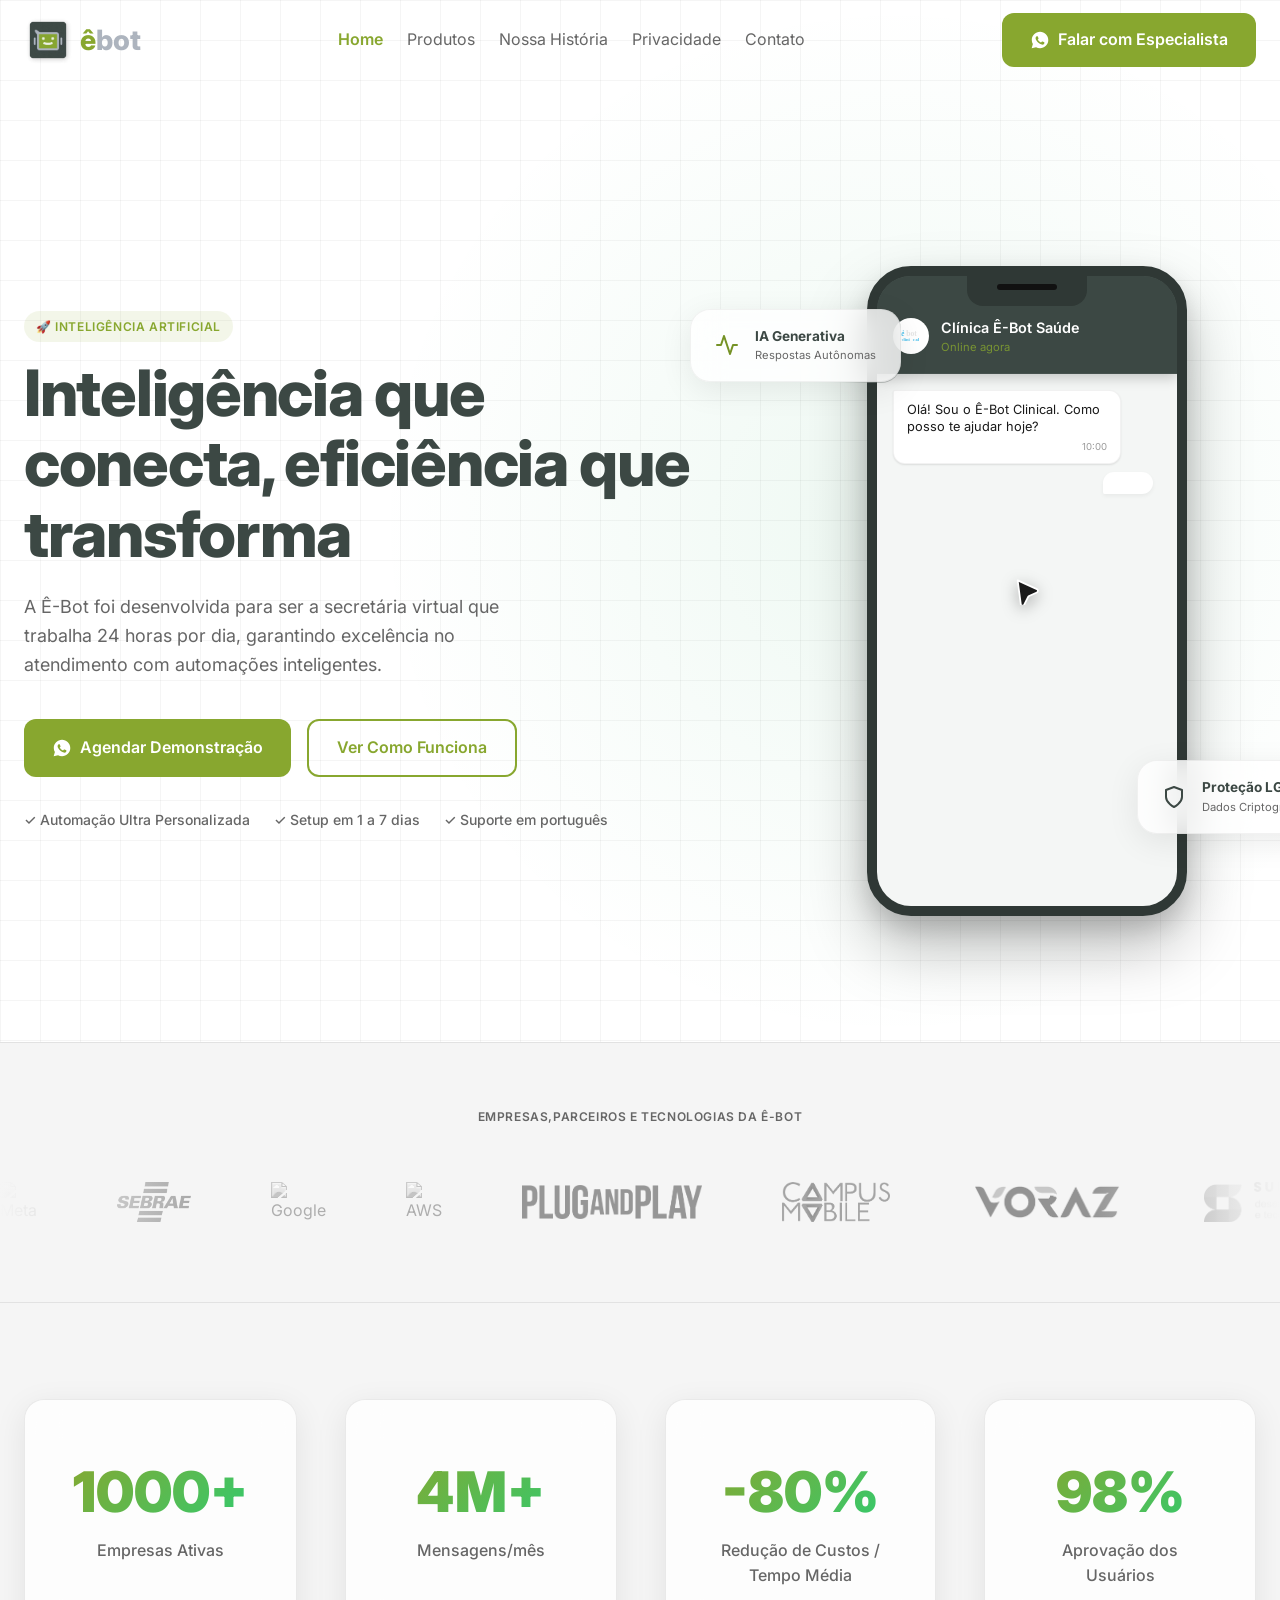
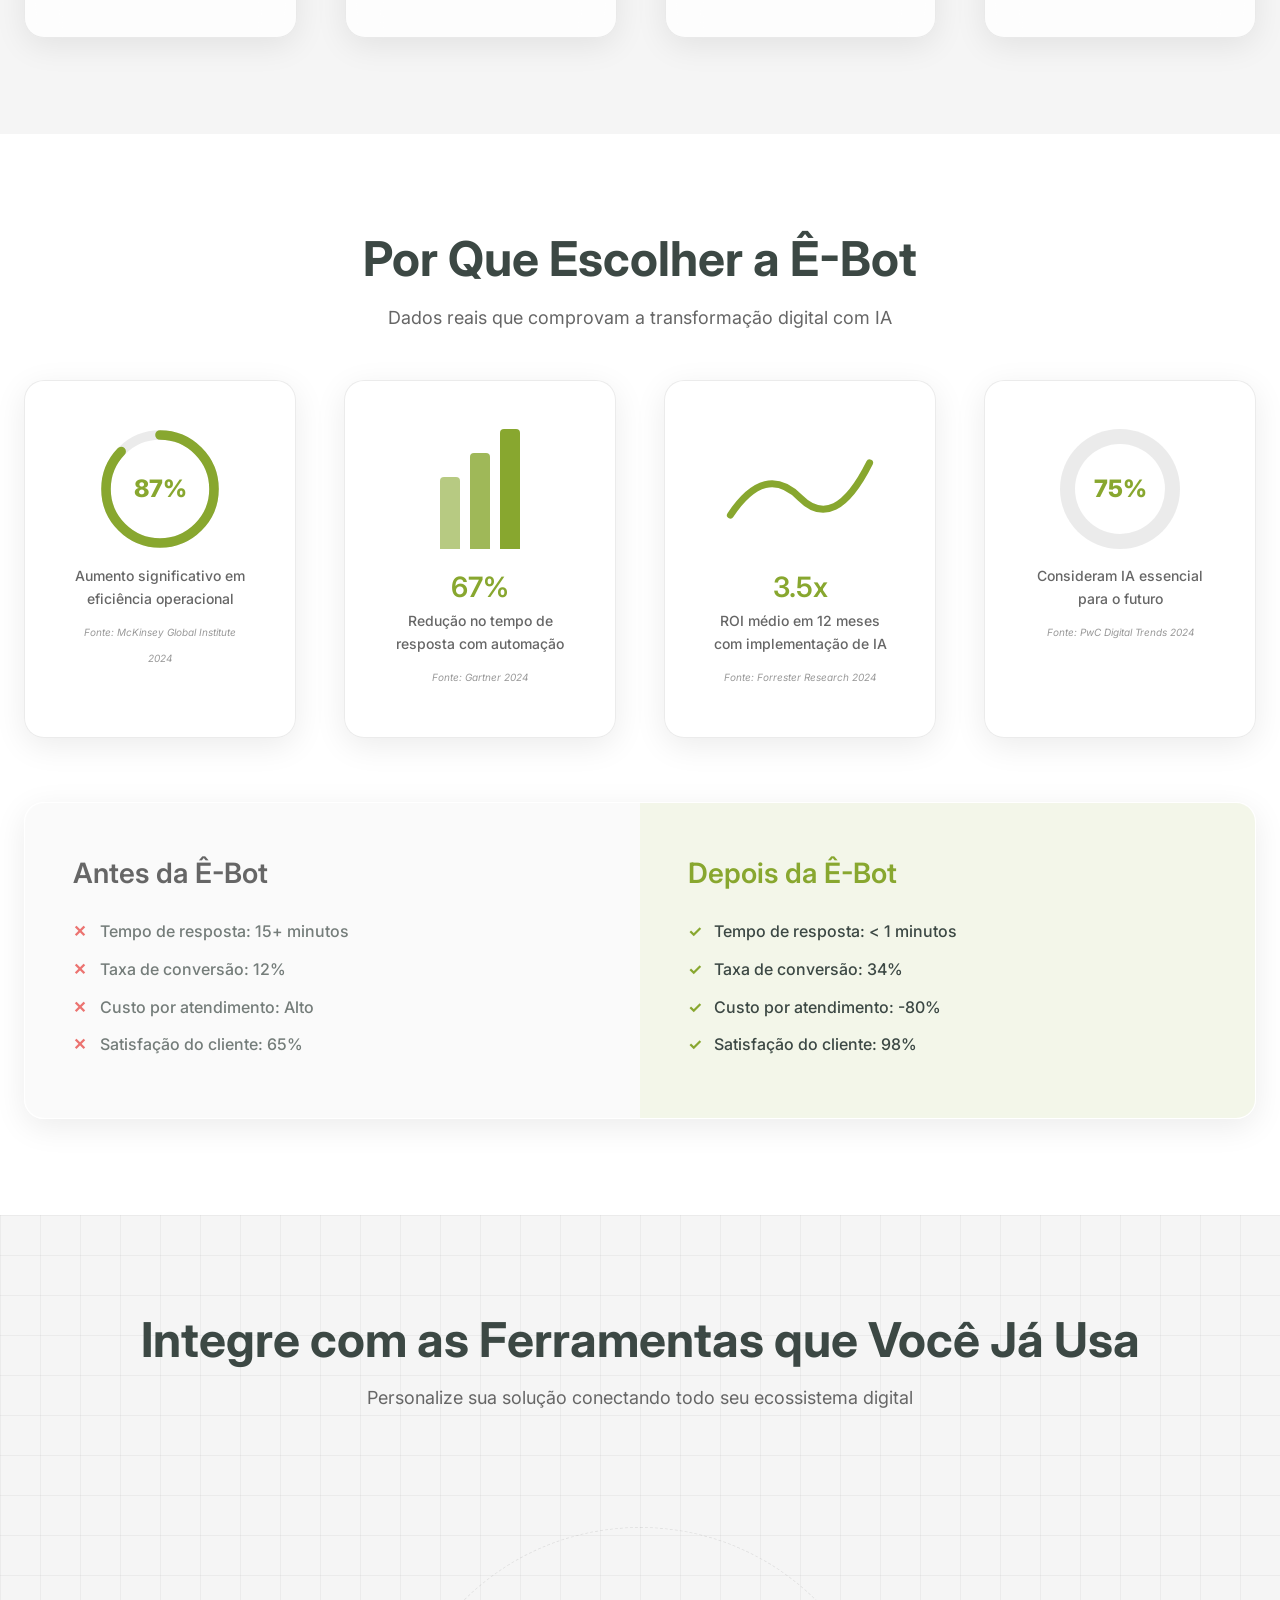
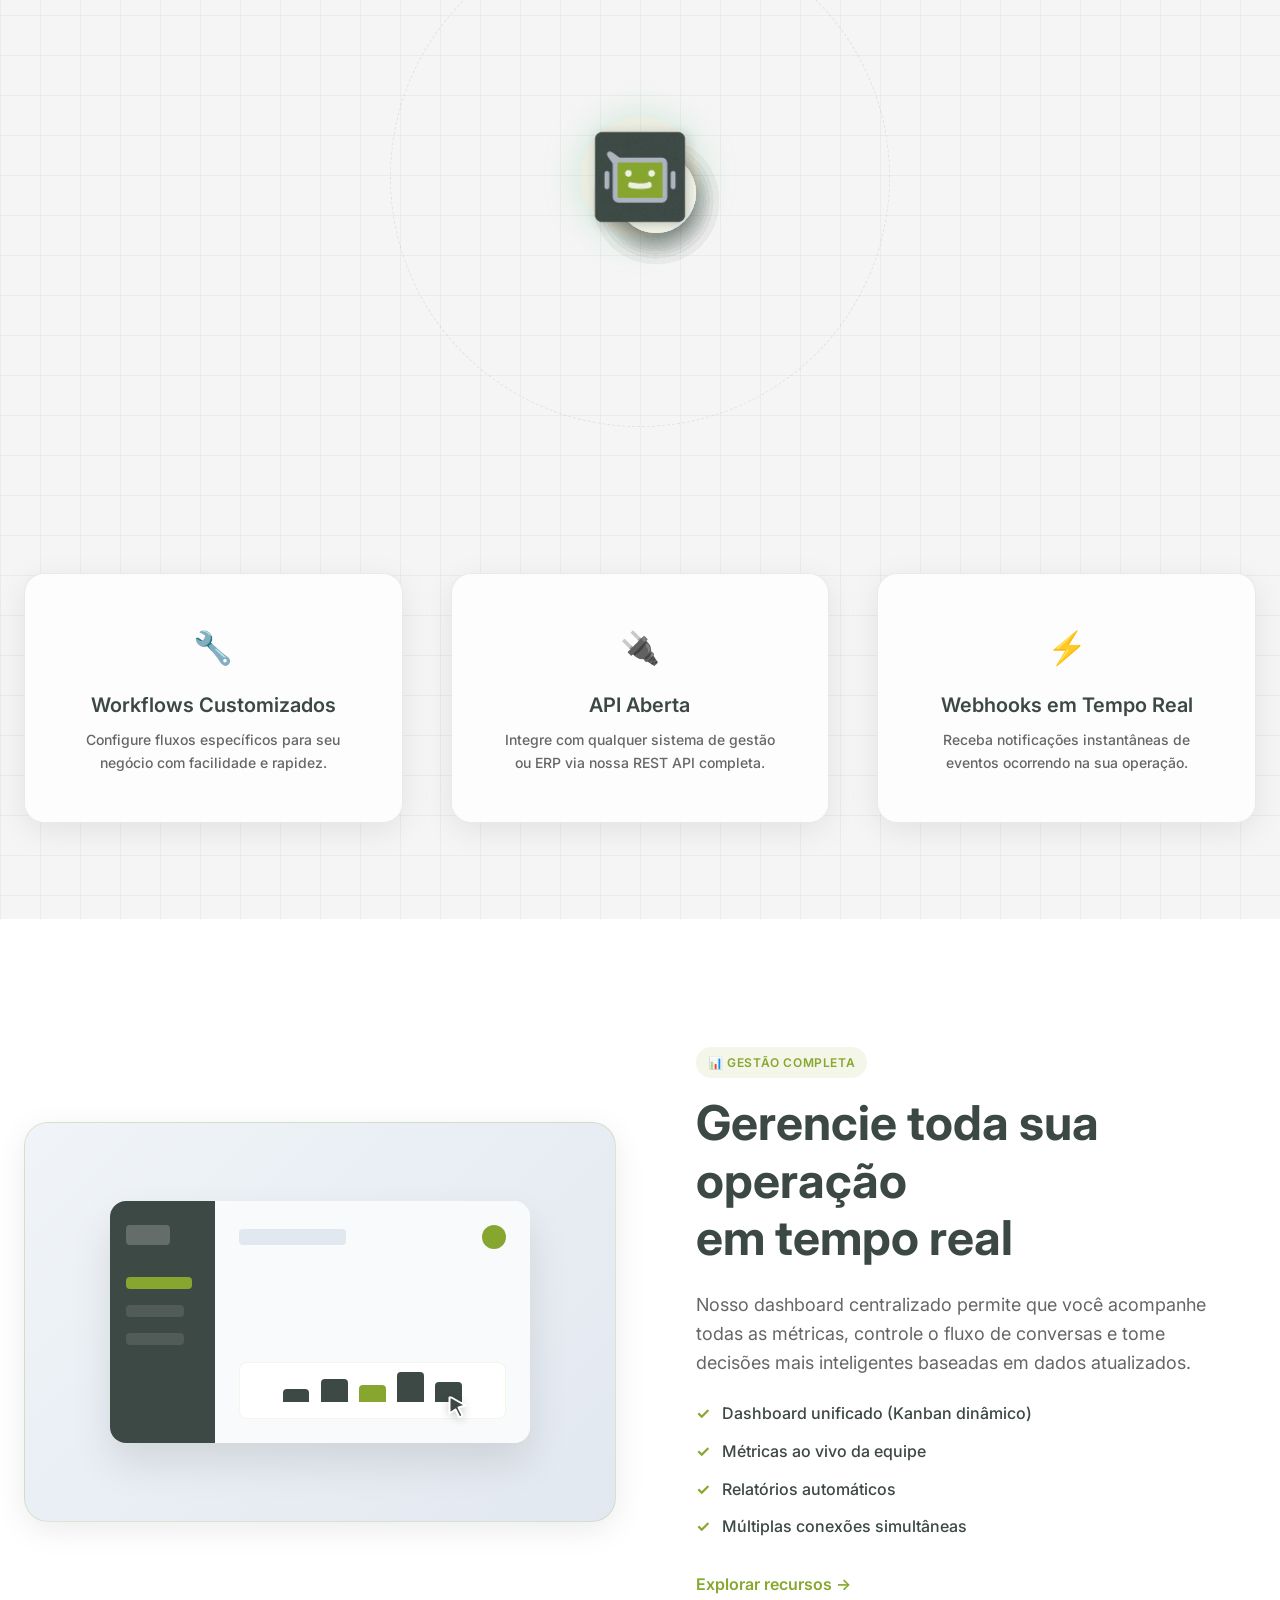
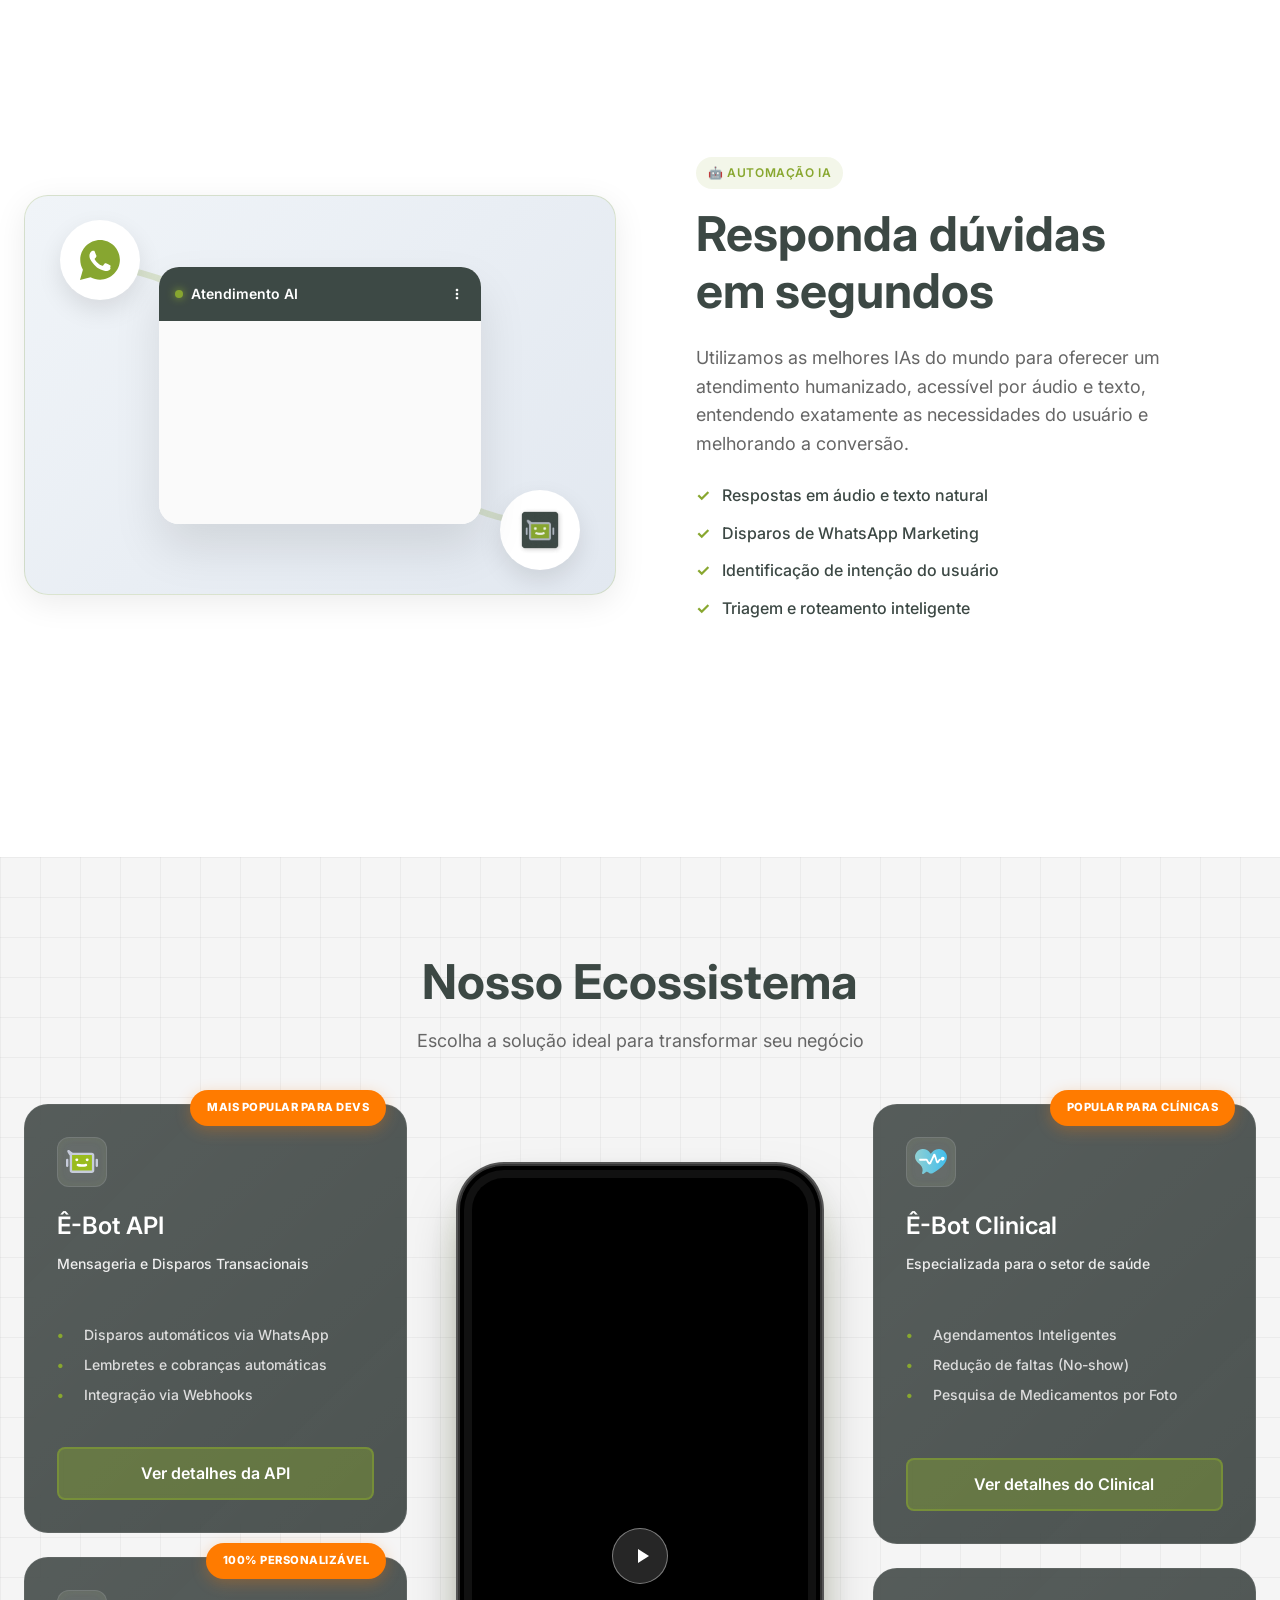
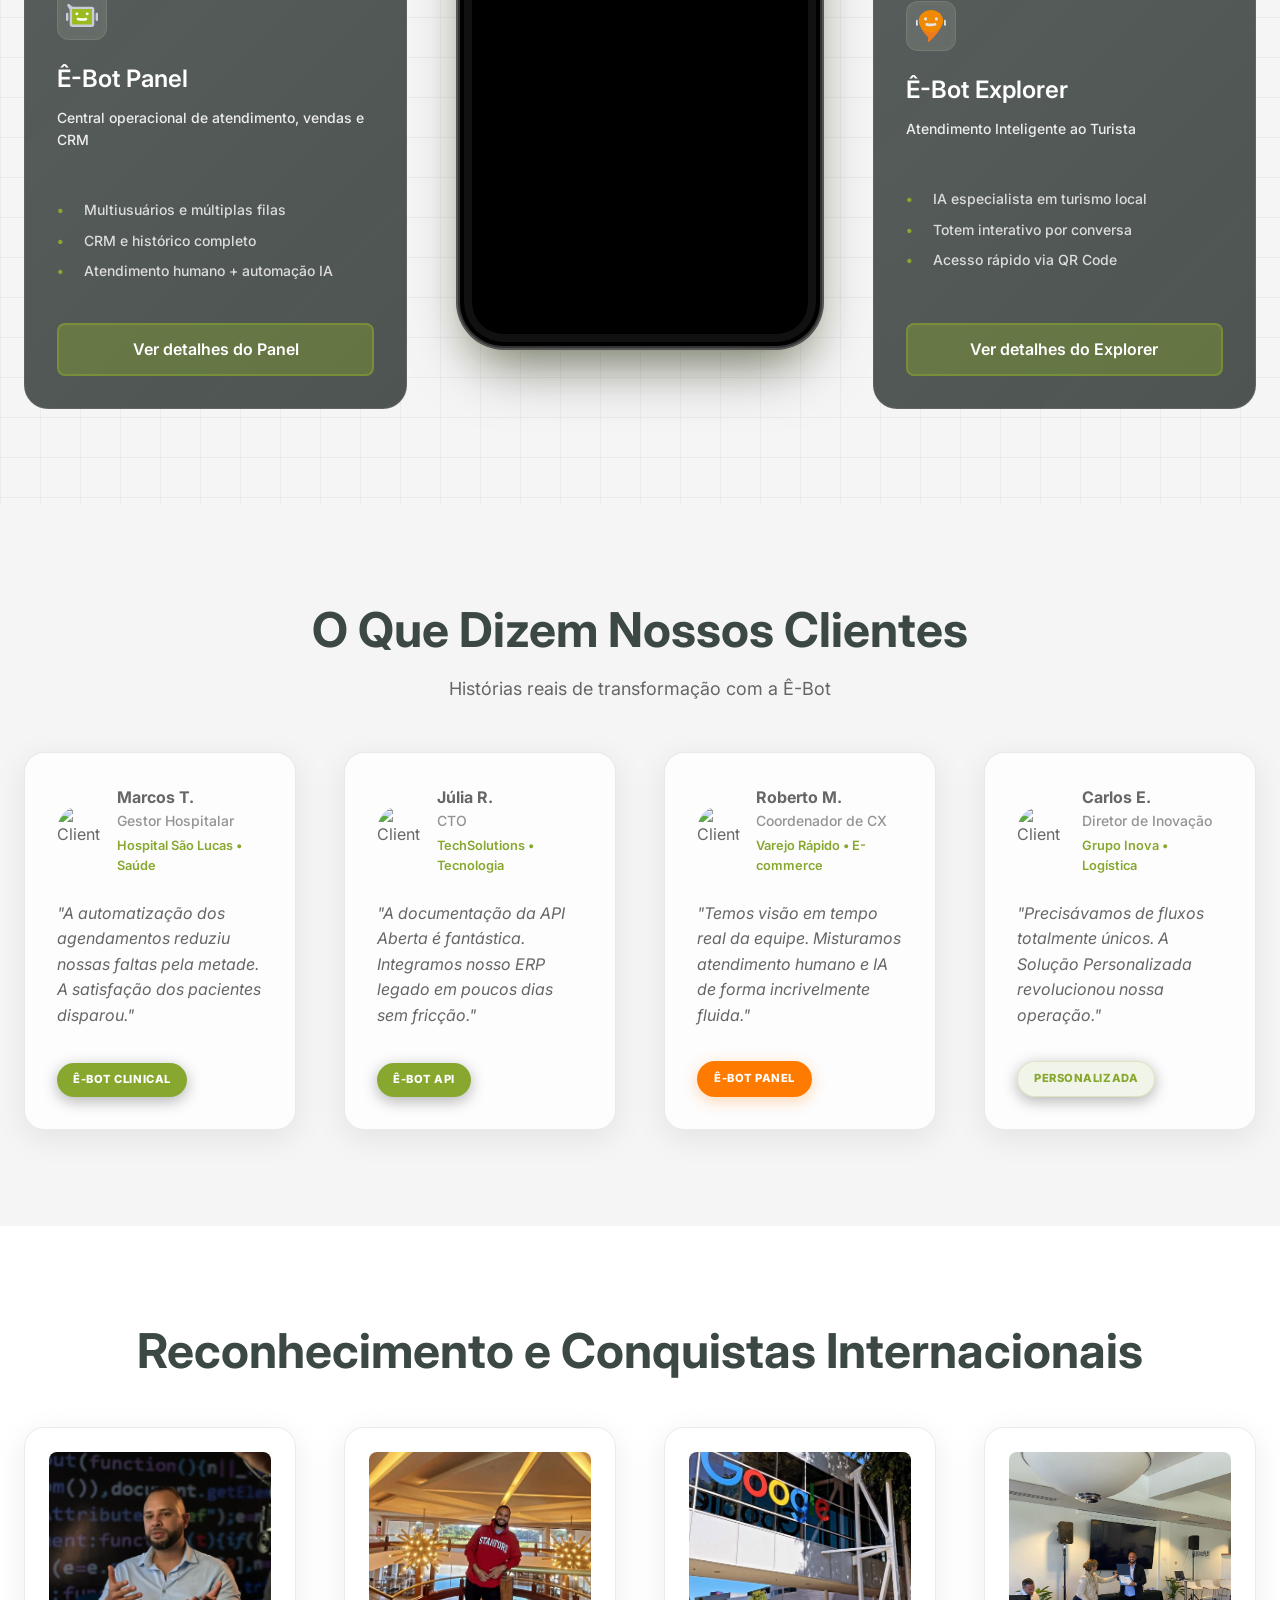
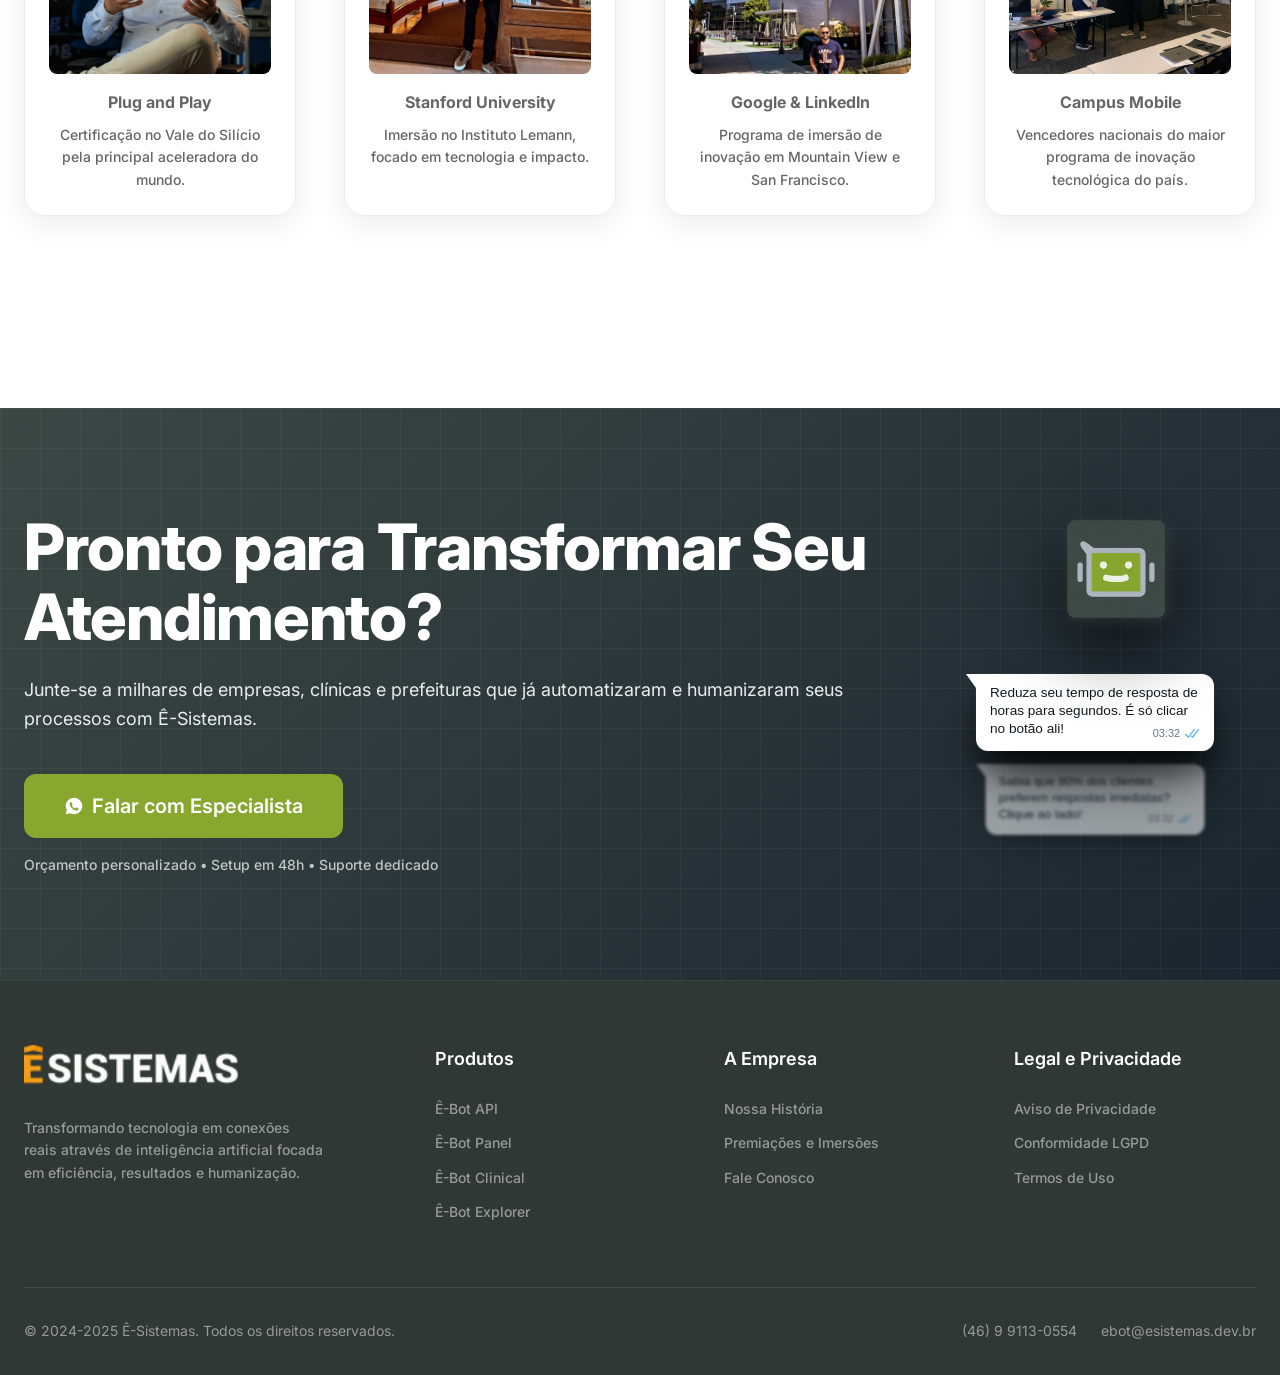
==== commit 12467ec7: "Change nossa_historia.html 2" ====
--- a/index.html
+++ b/index.html
@@ -1439,22 +1439,22 @@
         <h2 class="h2" style="margin-bottom: 3rem;">Reconhecimento e <span class="highlight-text">Conquistas Internacionais</span></h2>
         <div class="grid grid-4 text-left">
           <div class="glass-card" style="padding: 1.5rem;">
-            <img src="https://images.unsplash.com/photo-1501504905252-473c47e087f8?w=400&h=400&fit=crop" alt="Silicon Valley" style="width: 100%; aspect-ratio: 1/1; object-fit: cover; border-radius: 8px; margin-bottom: 1rem;">
+            <img src="./assets/images/nossa_historia/nossa_historia_4.jpg" alt="Silicon Valley" style="width: 100%; aspect-ratio: 1/1; object-fit: cover; border-radius: 8px; margin-bottom: 1rem;">
             <div style="font-weight: 700; margin-bottom: 0.5rem;">Plug and Play</div>
             <p class="text-small">Certificação no Vale do Silício pela principal aceleradora do mundo.</p>
           </div>
           <div class="glass-card" style="padding: 1.5rem;">
-            <img src="https://images.unsplash.com/photo-1521587760476-6c12a4b040da?w=400&h=400&fit=crop" alt="Stanford University" style="width: 100%; aspect-ratio: 1/1; object-fit: cover; border-radius: 8px; margin-bottom: 1rem;">
+            <img src="./assets/images/nossa_historia/nossa_historia_5.jpg" alt="Stanford University" style="width: 100%; aspect-ratio: 1/1; object-fit: cover; border-radius: 8px; margin-bottom: 1rem;">
             <div style="font-weight: 700; margin-bottom: 0.5rem;">Stanford University</div>
             <p class="text-small">Imersão no Instituto Lemann, focado em tecnologia e impacto.</p>
           </div>
           <div class="glass-card" style="padding: 1.5rem;">
-            <img src="https://images.unsplash.com/photo-1541887089898-0111d5e31db5?w=400&h=400&fit=crop" alt="Mountain View" style="width: 100%; aspect-ratio: 1/1; object-fit: cover; border-radius: 8px; margin-bottom: 1rem;">
+            <img src="./assets/images/nossa_historia/nossa_historia_10.jpg" alt="Mountain View" style="width: 100%; aspect-ratio: 1/1; object-fit: cover; border-radius: 8px; margin-bottom: 1rem;">
             <div style="font-weight: 700; margin-bottom: 0.5rem;">Google & LinkedIn</div>
             <p class="text-small">Programa de imersão de inovação em Mountain View e San Francisco.</p>
           </div>
           <div class="glass-card" style="padding: 1.5rem;">
-            <img src="https://images.unsplash.com/photo-1543059080-f9b1272213d5?w=400&h=400&fit=crop" alt="São Paulo" style="width: 100%; aspect-ratio: 1/1; object-fit: cover; border-radius: 8px; margin-bottom: 1rem;">
+            <img src="./assets/images/nossa_historia/nossa_historia_3.jpg" alt="São Paulo" style="width: 100%; aspect-ratio: 1/1; object-fit: cover; border-radius: 8px; margin-bottom: 1rem;">
             <div style="font-weight: 700; margin-bottom: 0.5rem;">Campus Mobile</div>
             <p class="text-small">Vencedores nacionais do maior programa de inovação tecnológica do país.</p>
           </div>
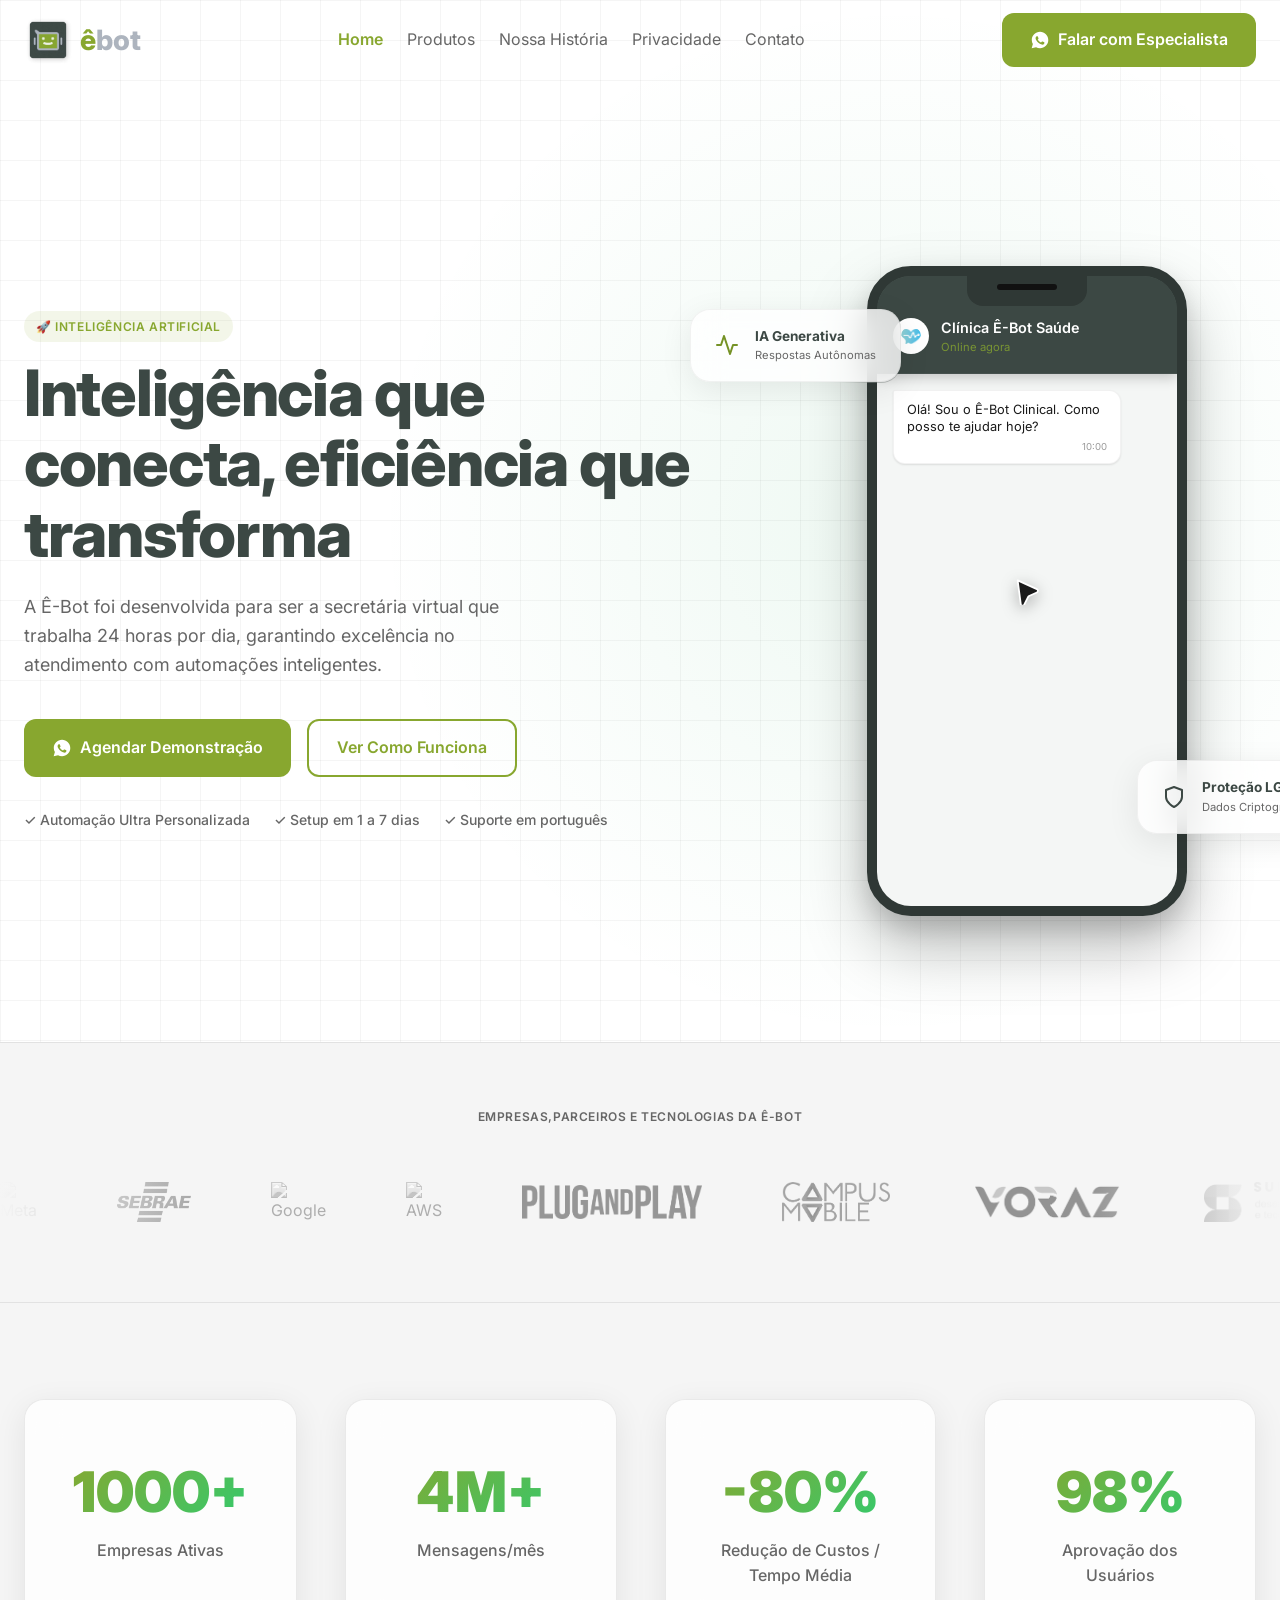
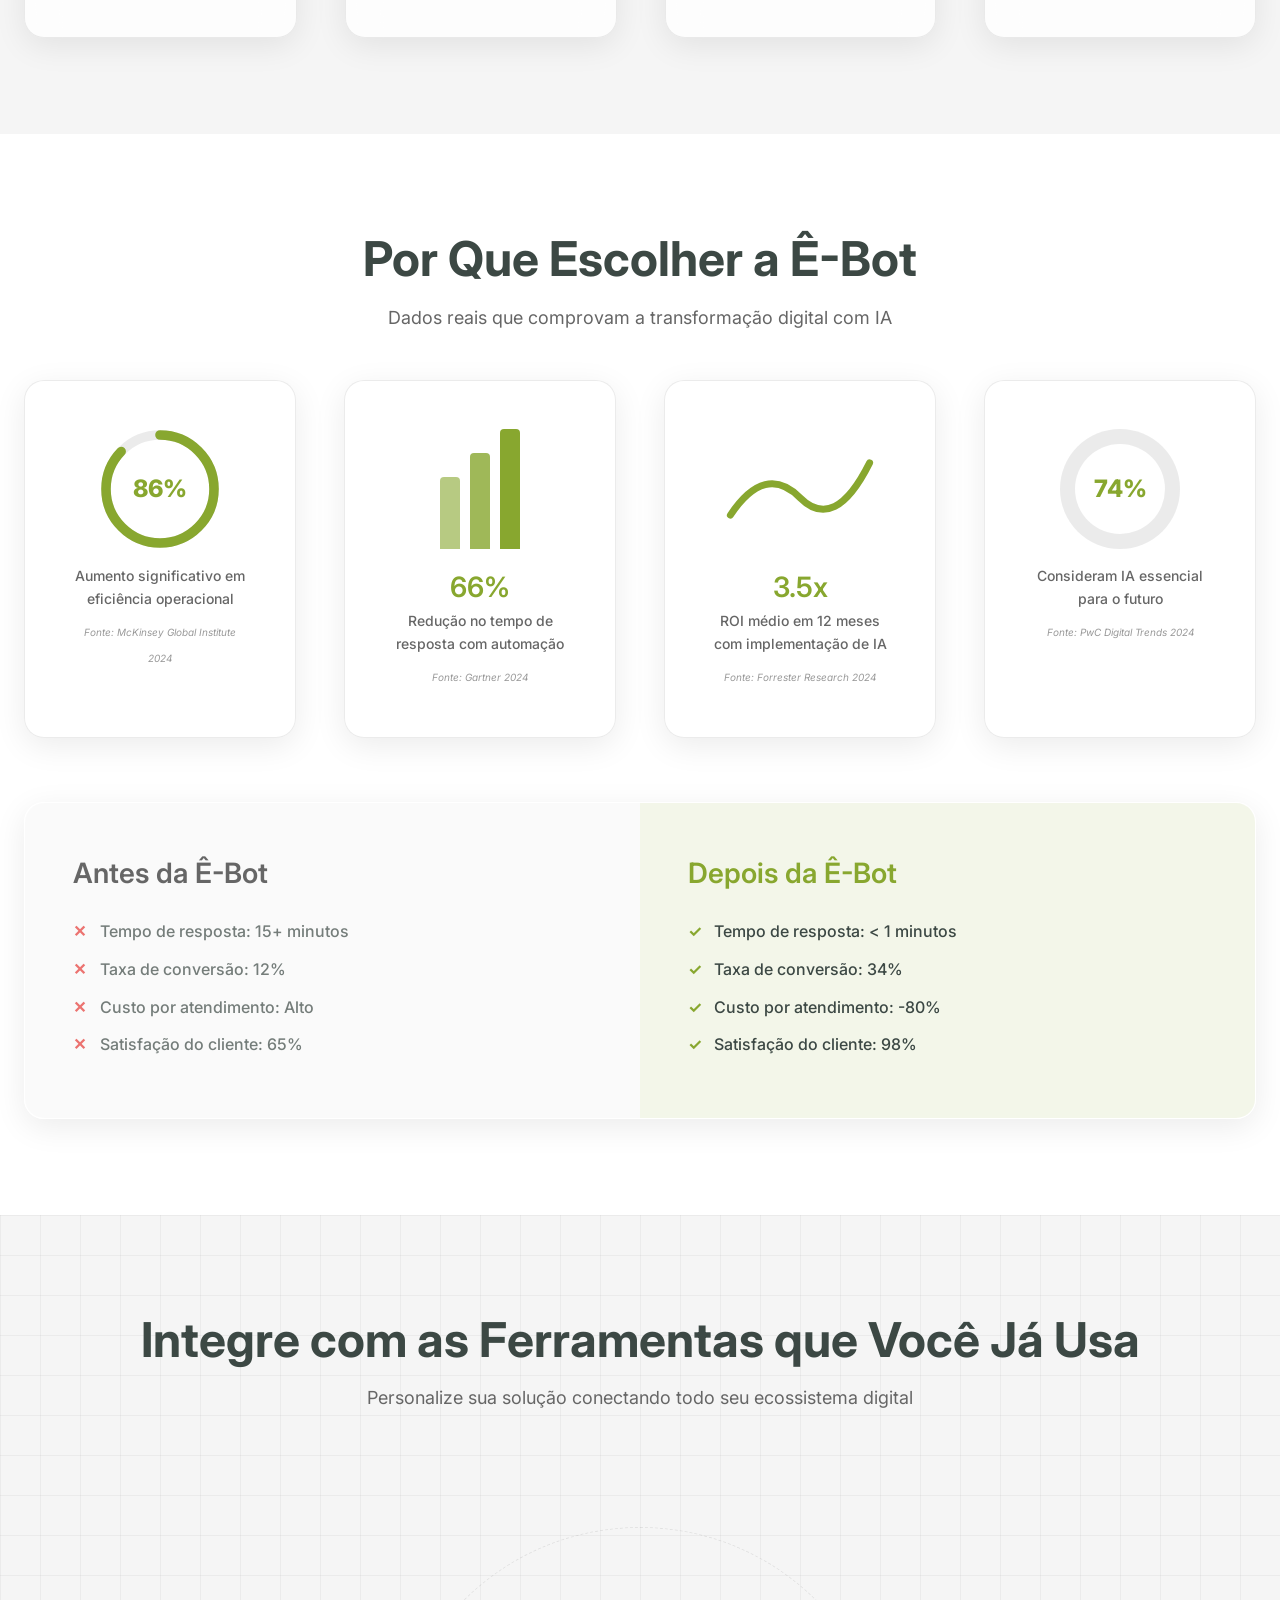
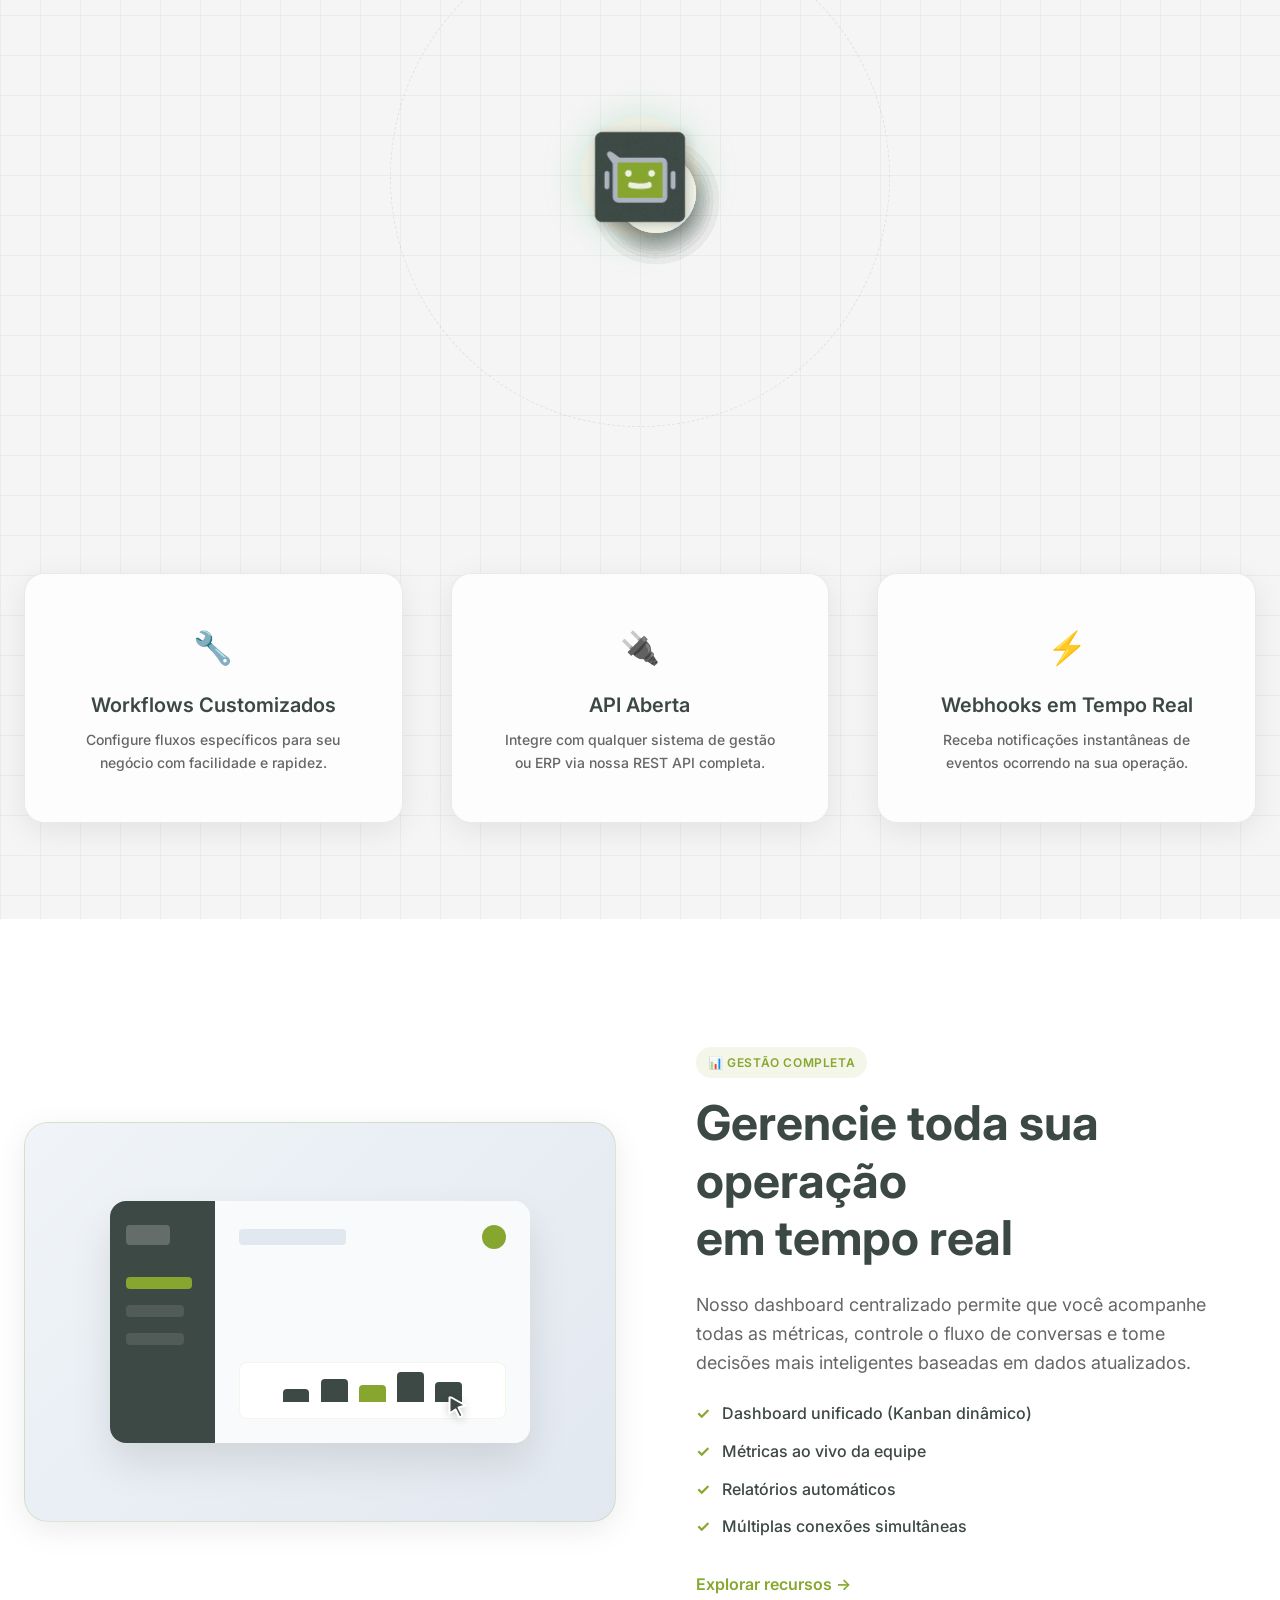
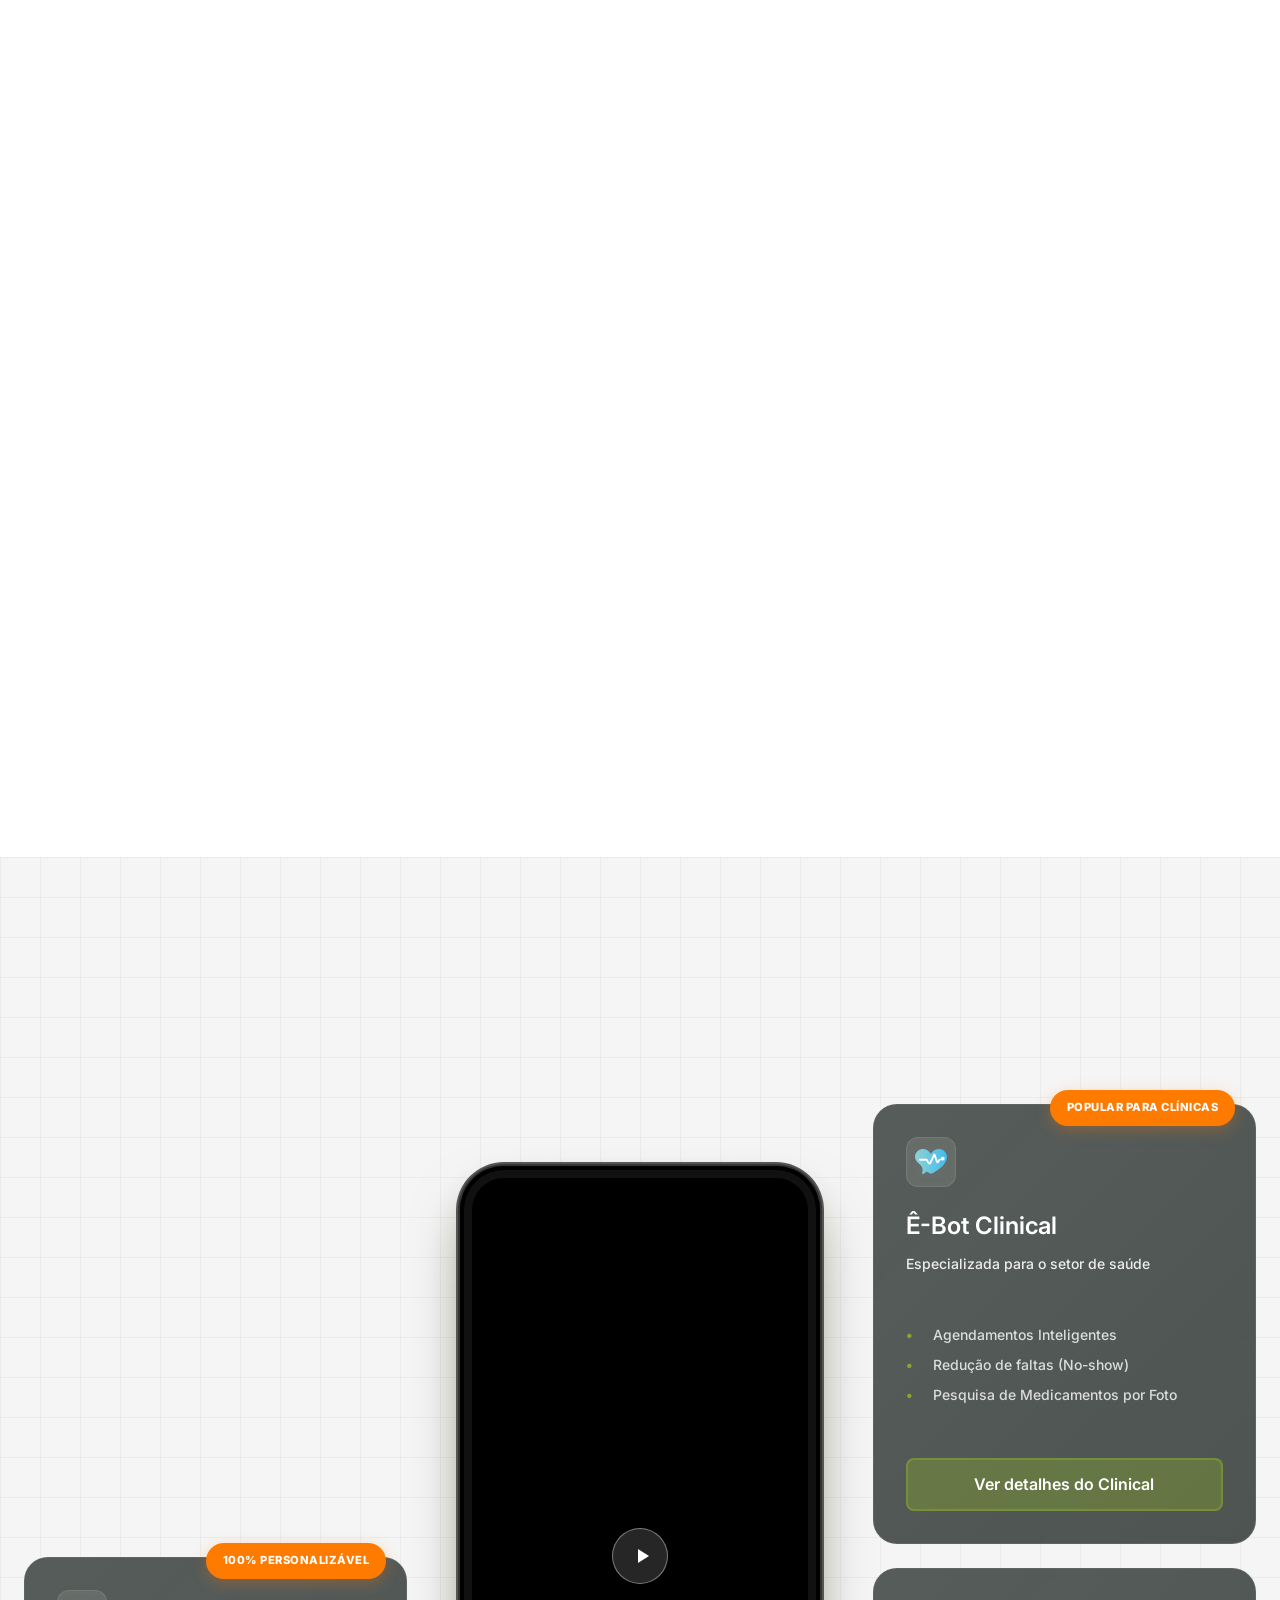
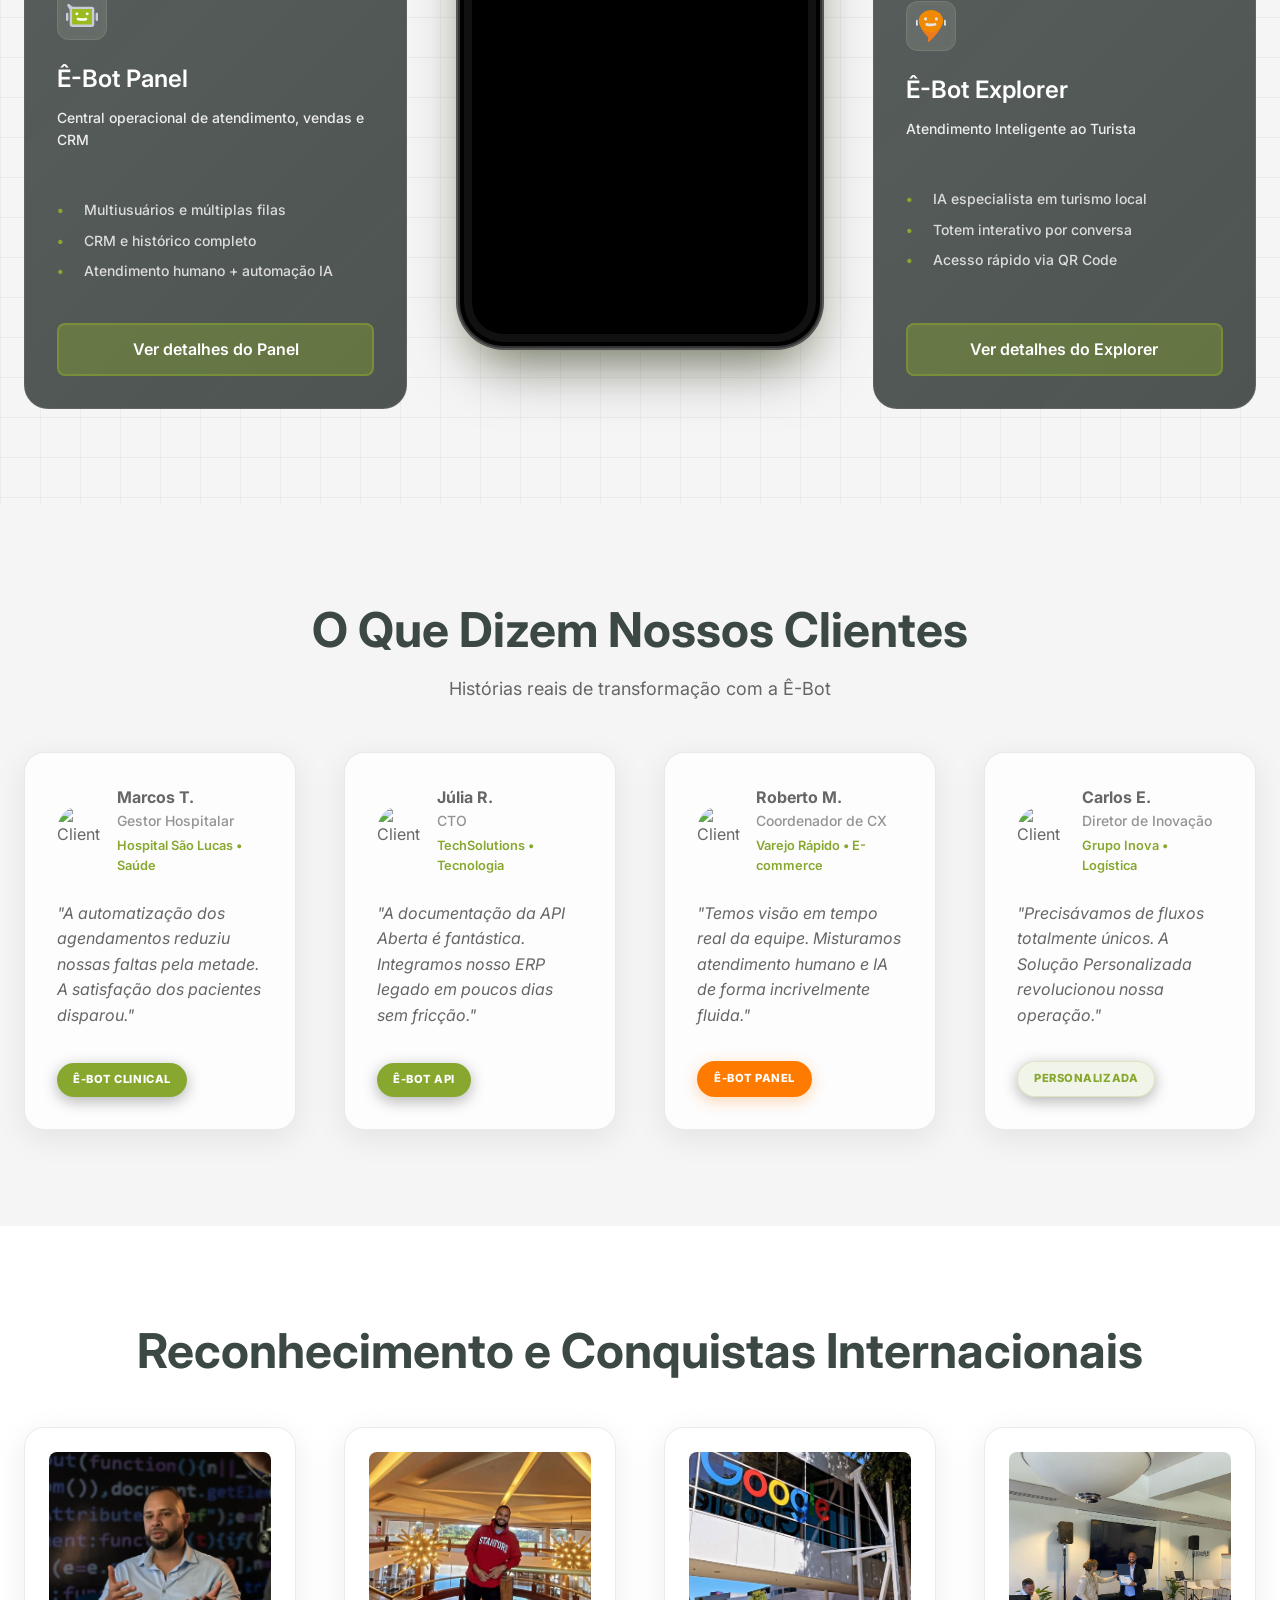
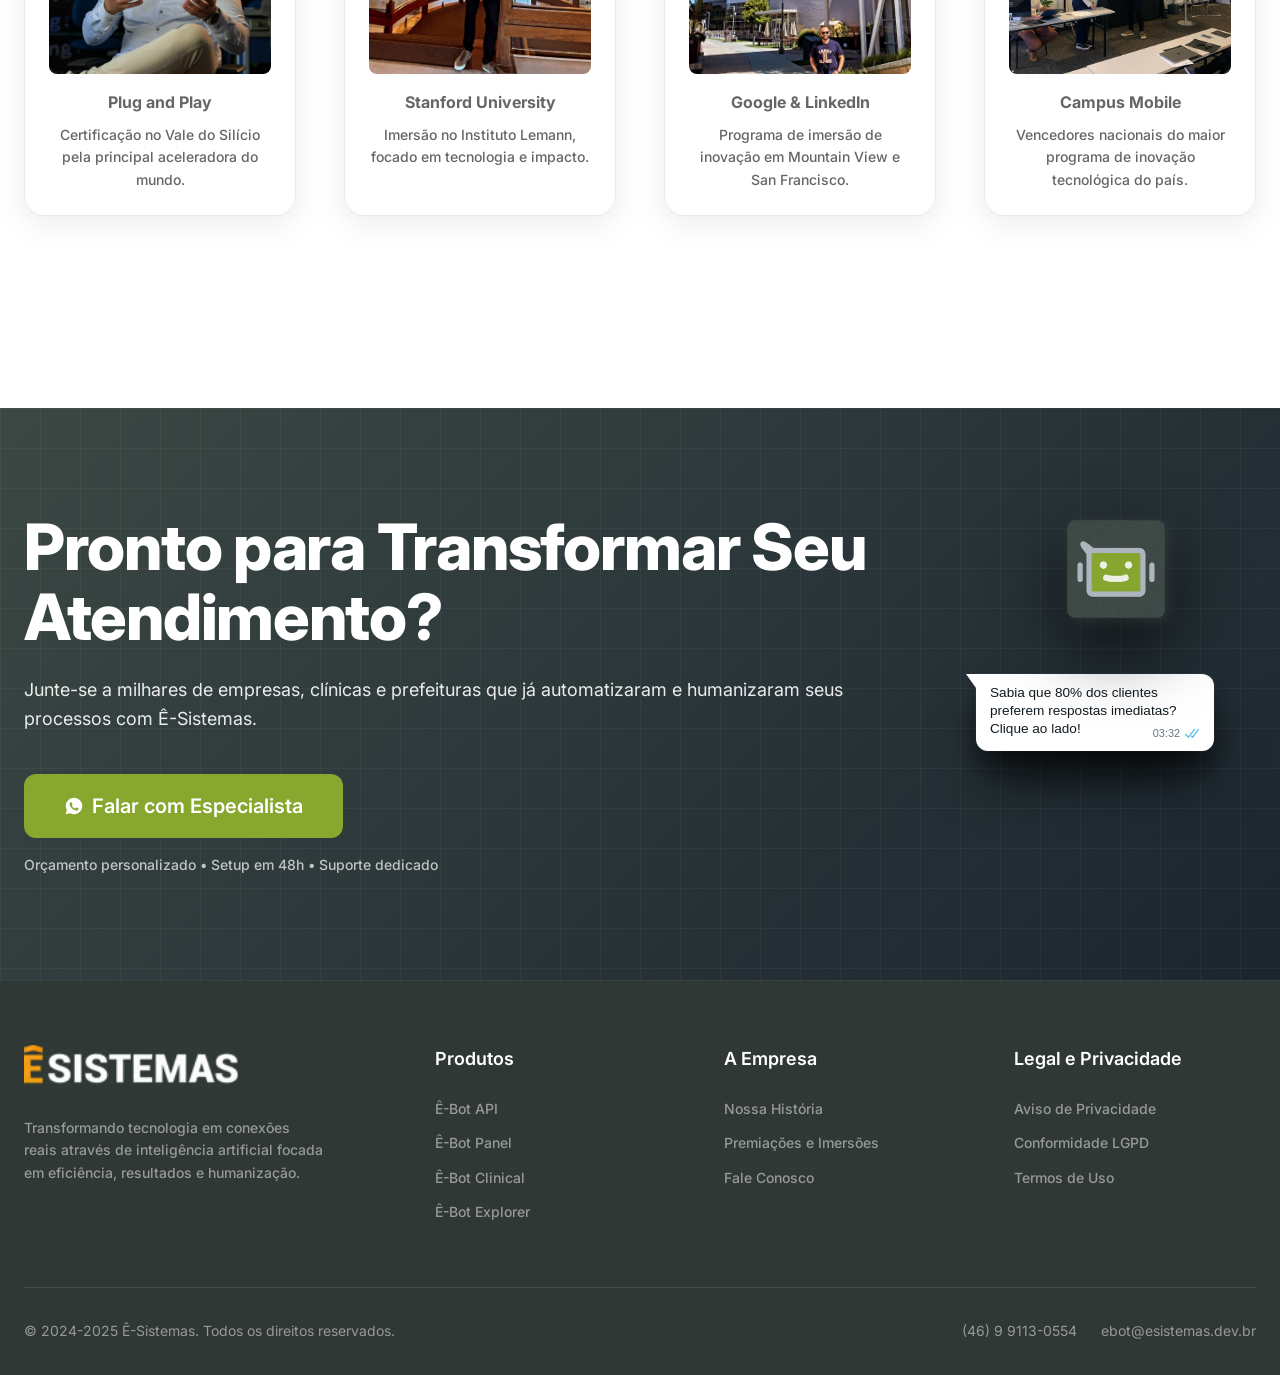
==== commit e4a74a11: "Change logo clinical home" ====
--- a/index.html
+++ b/index.html
@@ -734,7 +734,7 @@
             
             <div class="wa-chat-header">
               <div style="width: 36px; height: 36px; background: white; border-radius: 50%; display: flex; align-items: center; justify-content: center; overflow: hidden; padding: 4px; flex-shrink: 0;">
-                <img src="./assets/images/logos_ebot/ebot_clinical/SVG/Logo_clinical_aplicação_1.svg" alt="Ê-Bot Clinical" style="width: 100%; height: 100%; object-fit: contain;">
+                <img src="./assets/images/logos_ebot/ebot_clinical/4x/Icone_clinical_aplicação_1@4x.webp" alt="Ê-Bot Clinical" style="width: 100%; height: 100%; object-fit: contain;">
               </div>
               <div>
                 <div style="font-weight: 600; font-size: 0.9rem;">Clínica Ê-Bot Saúde</div>
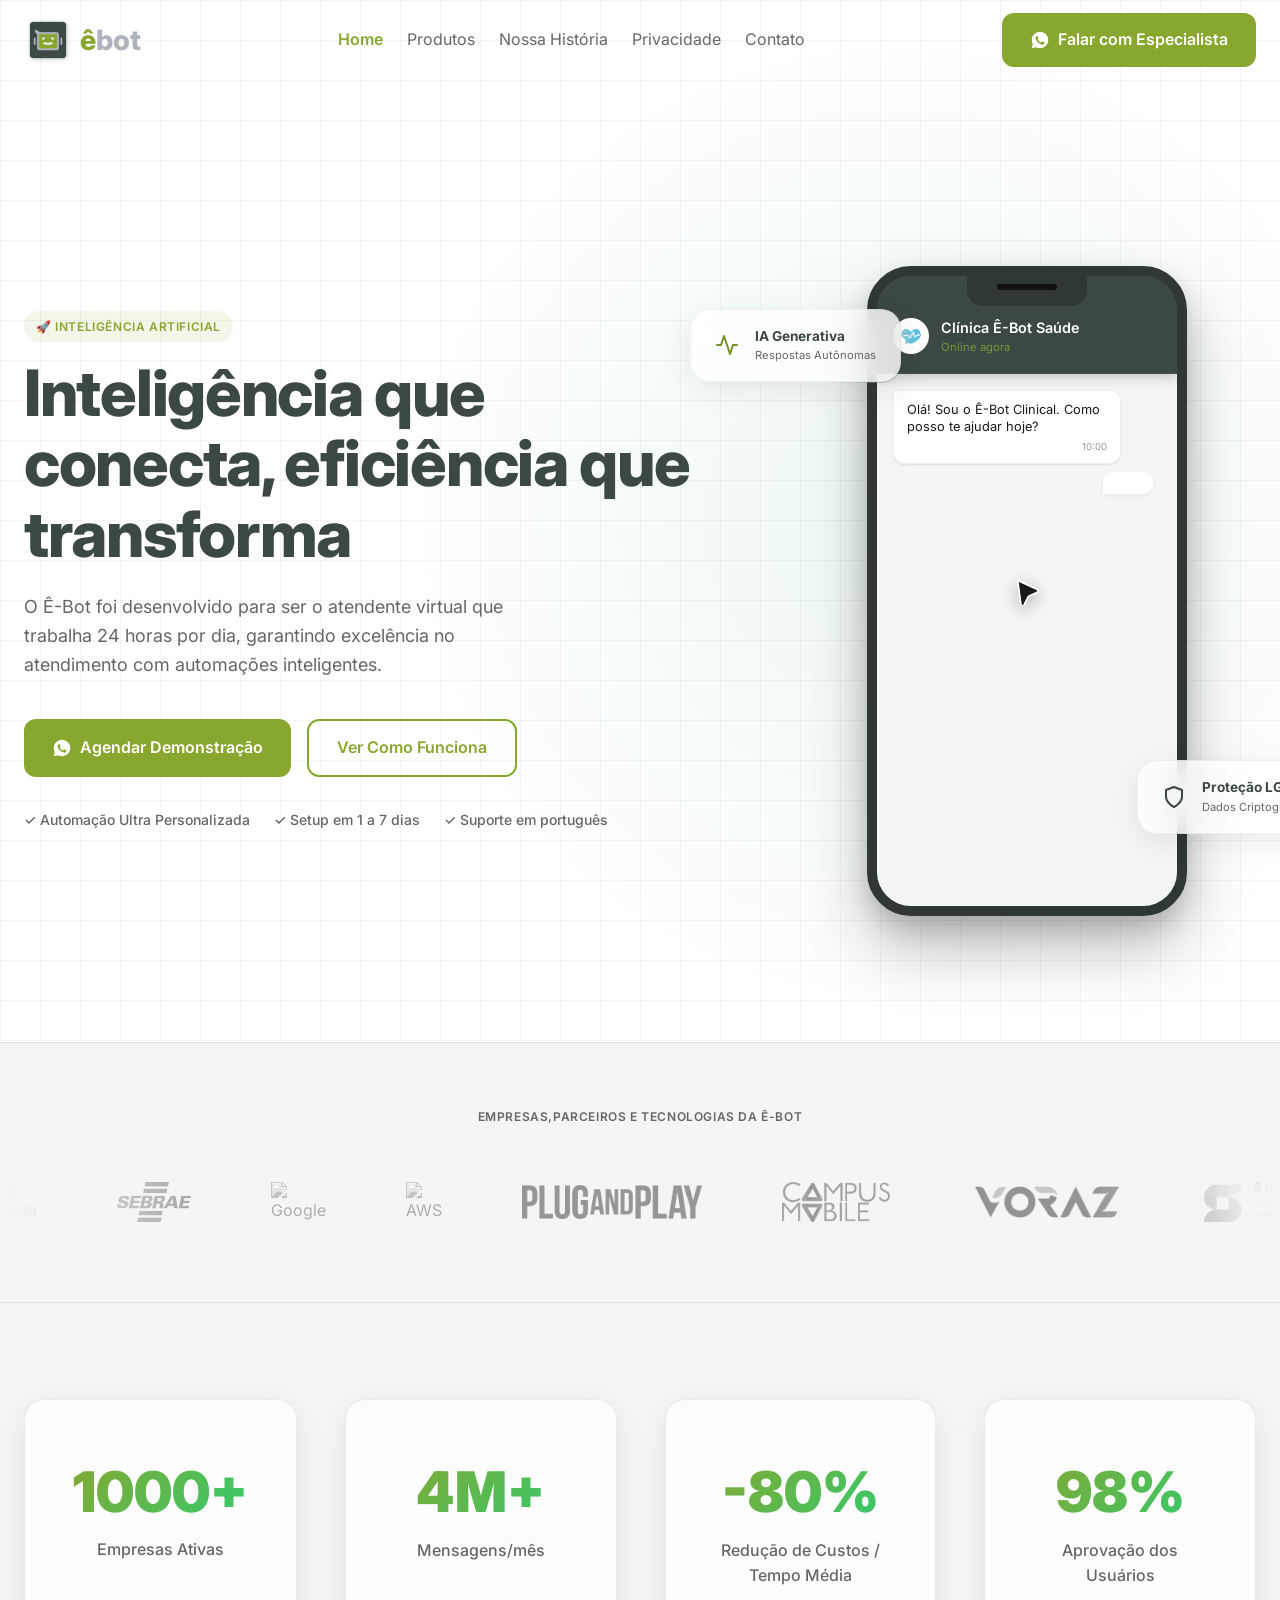
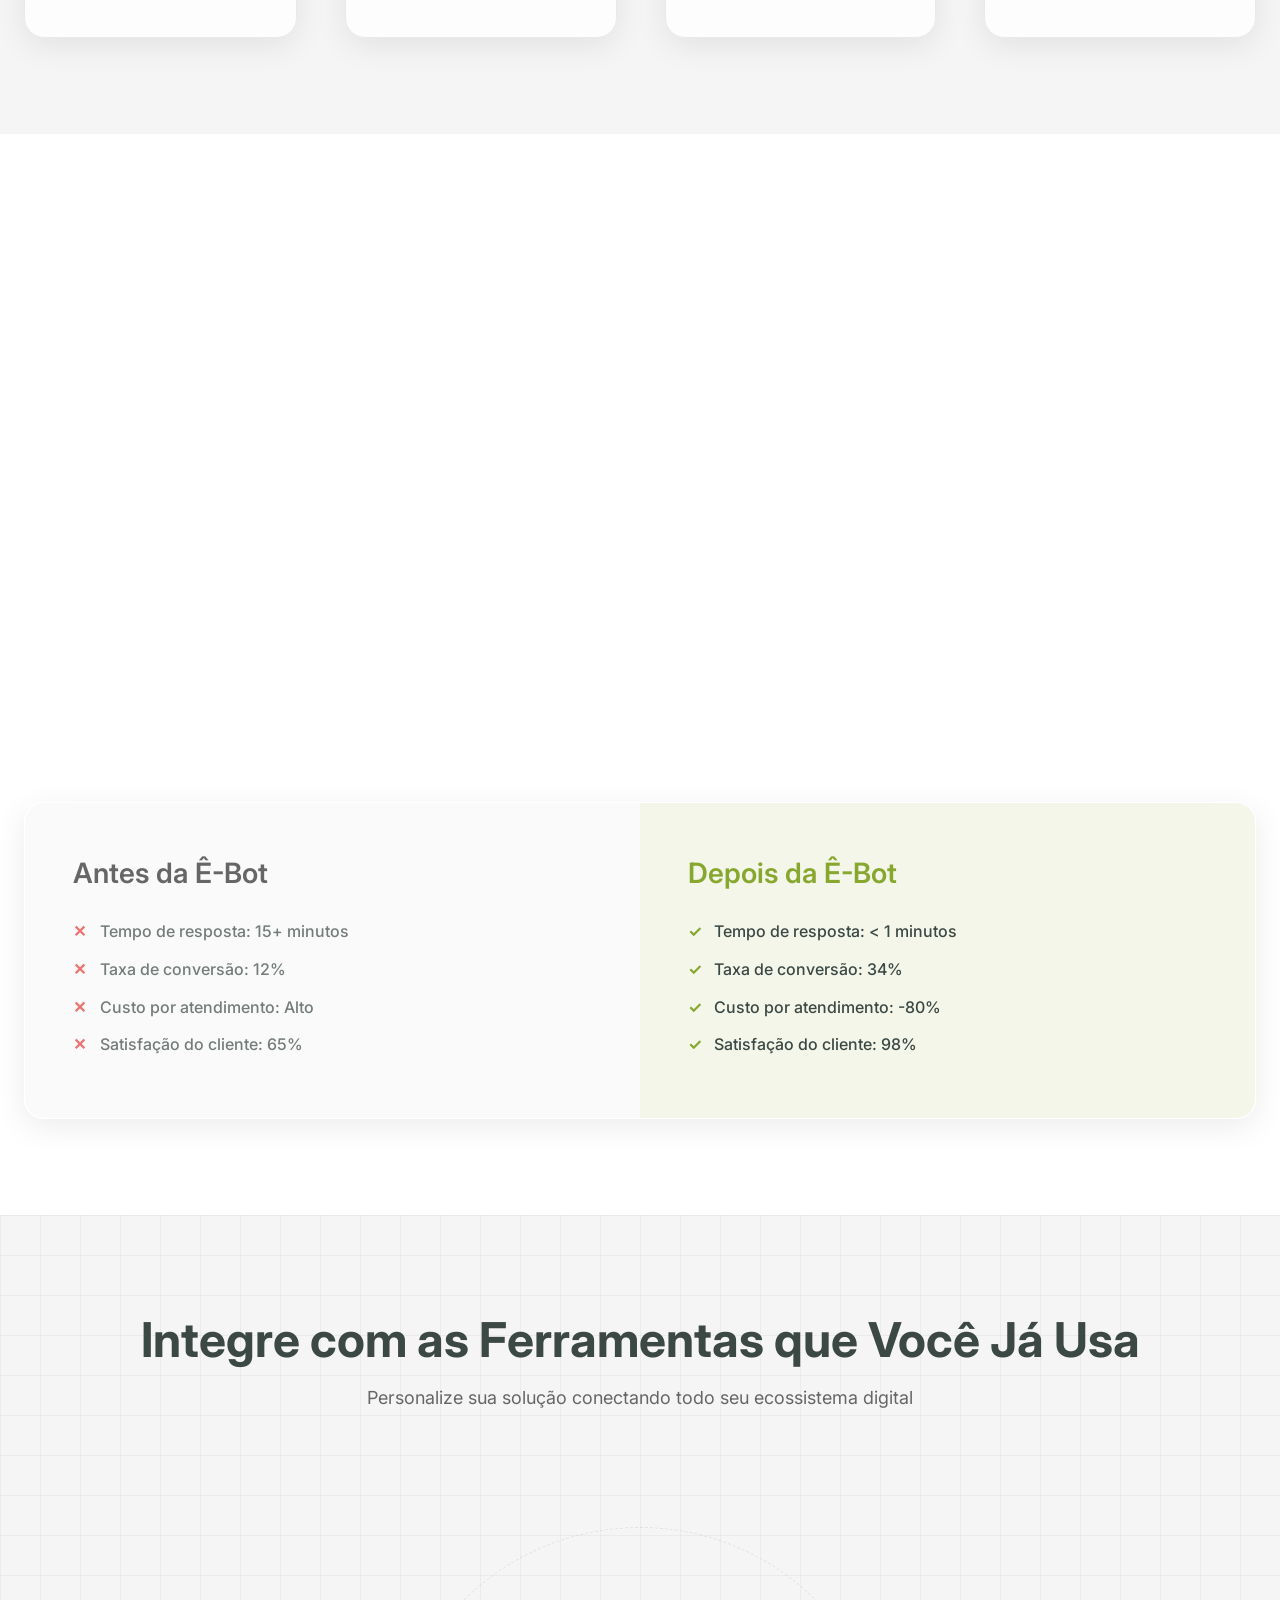
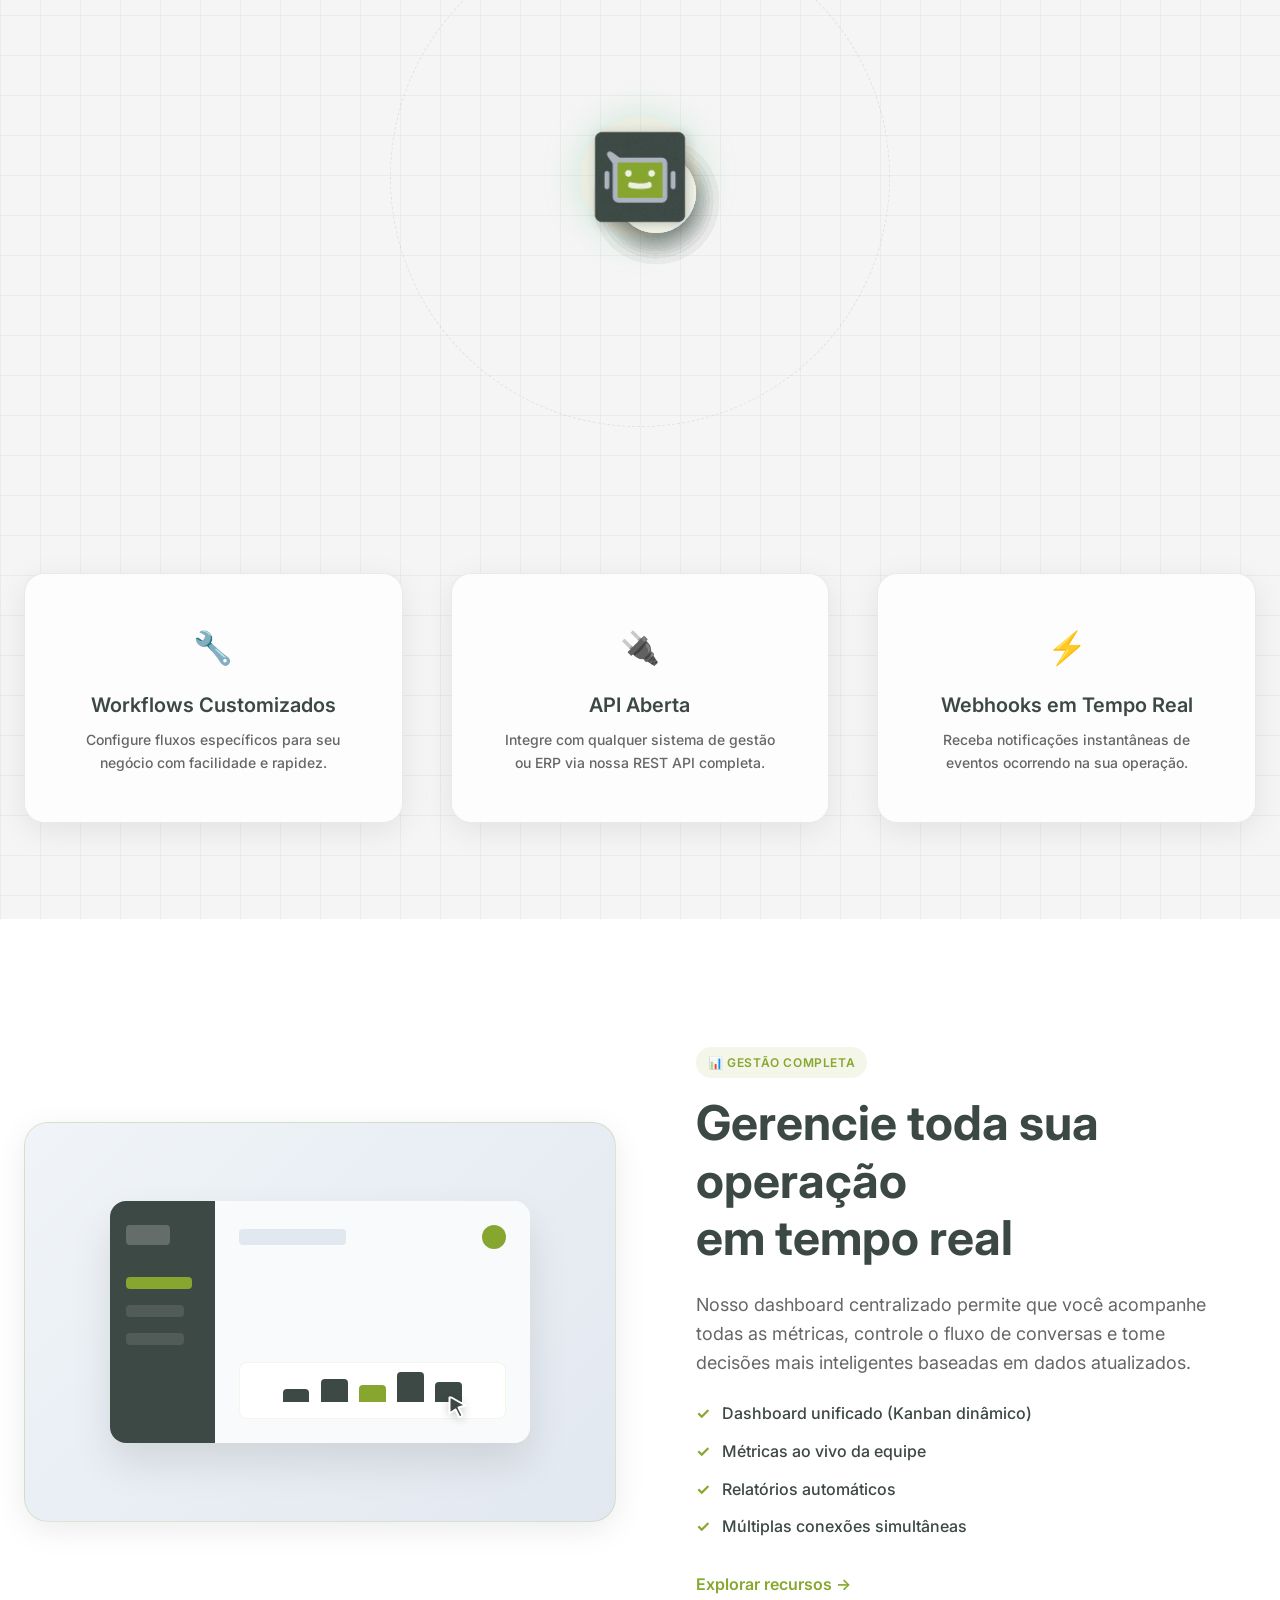
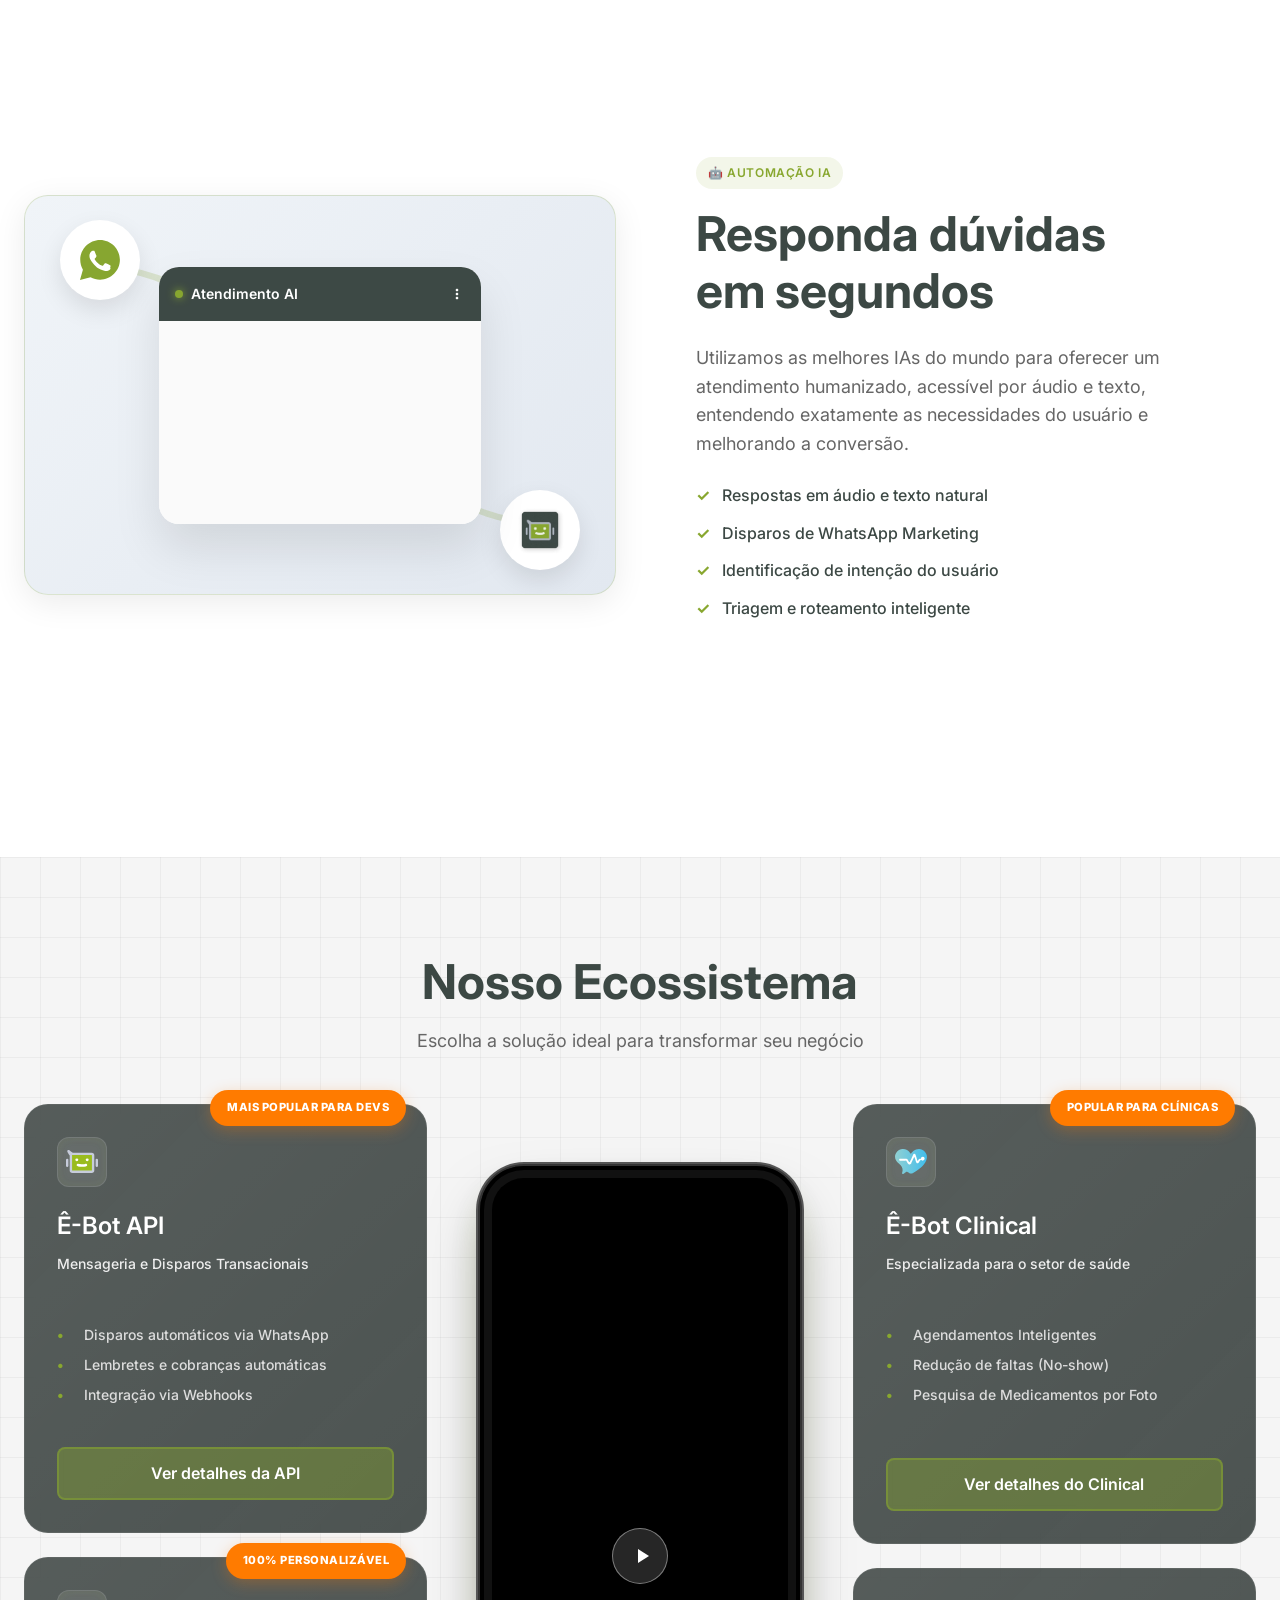
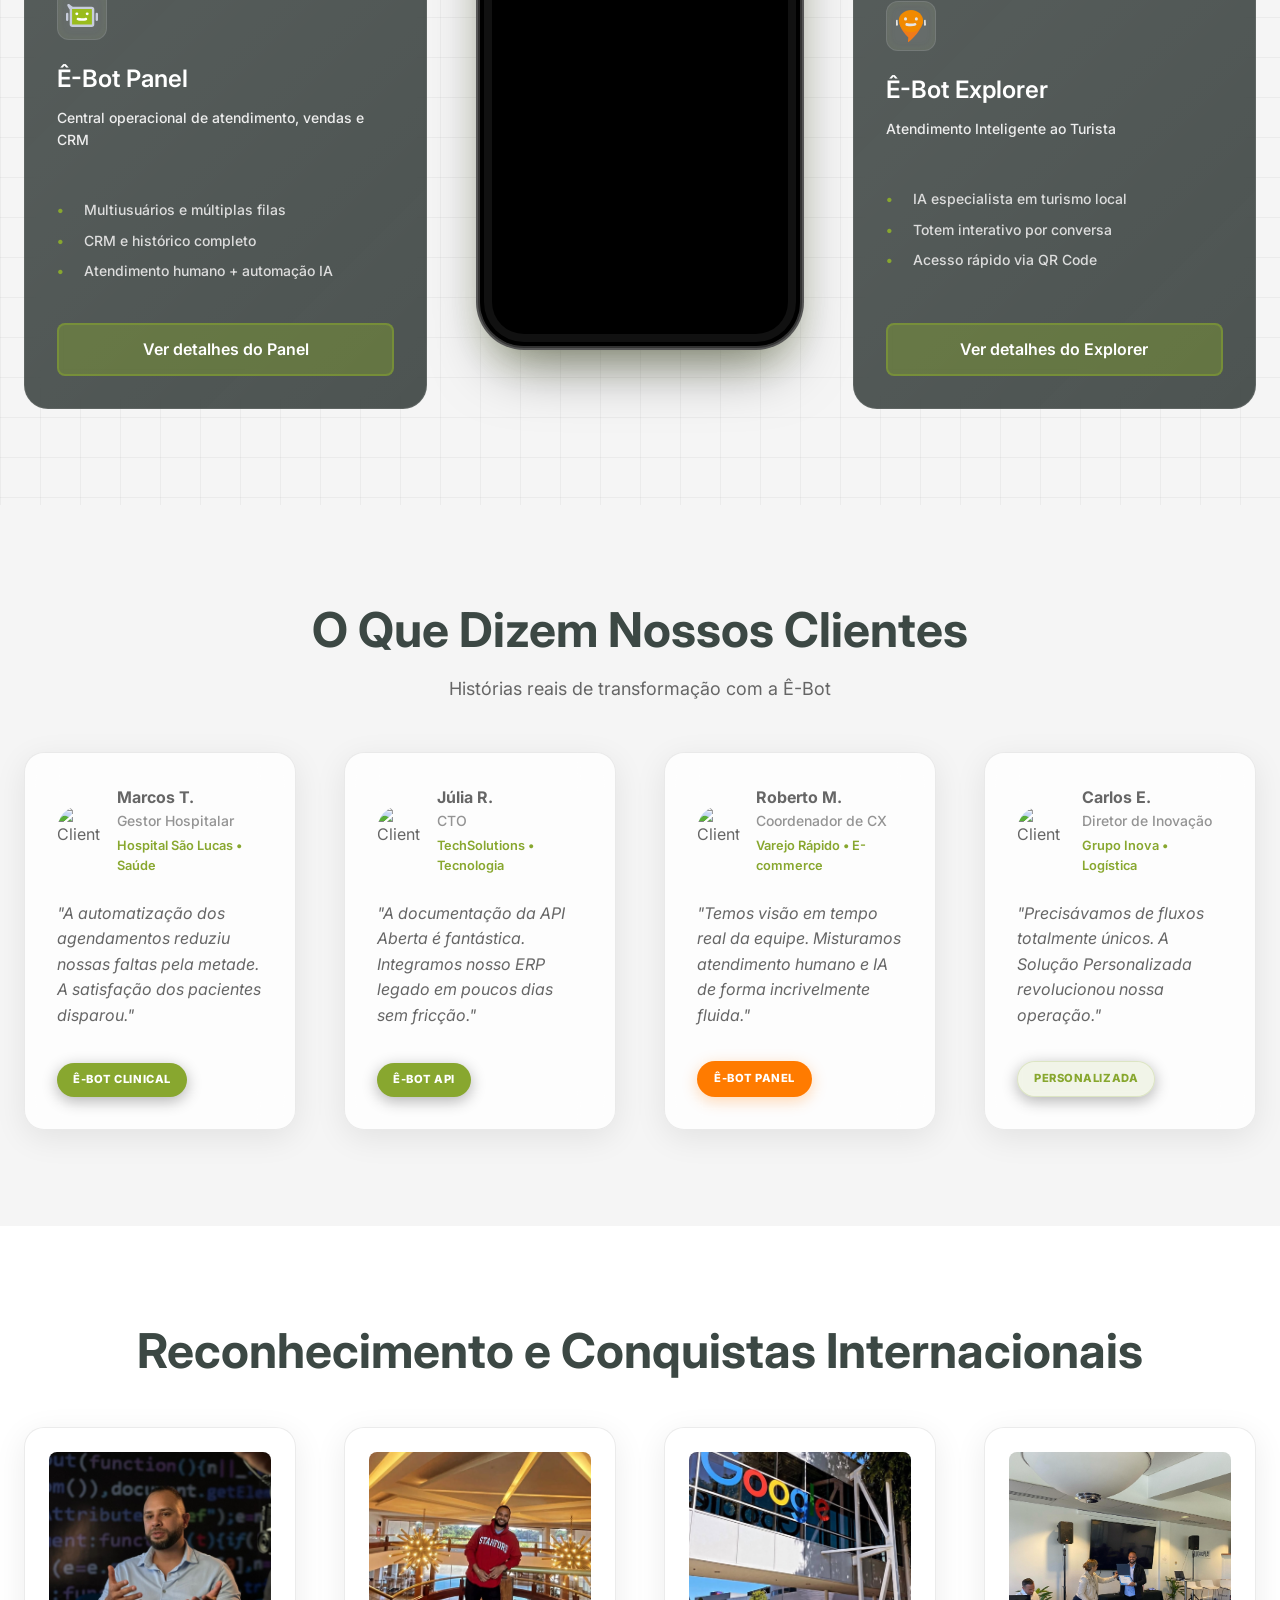
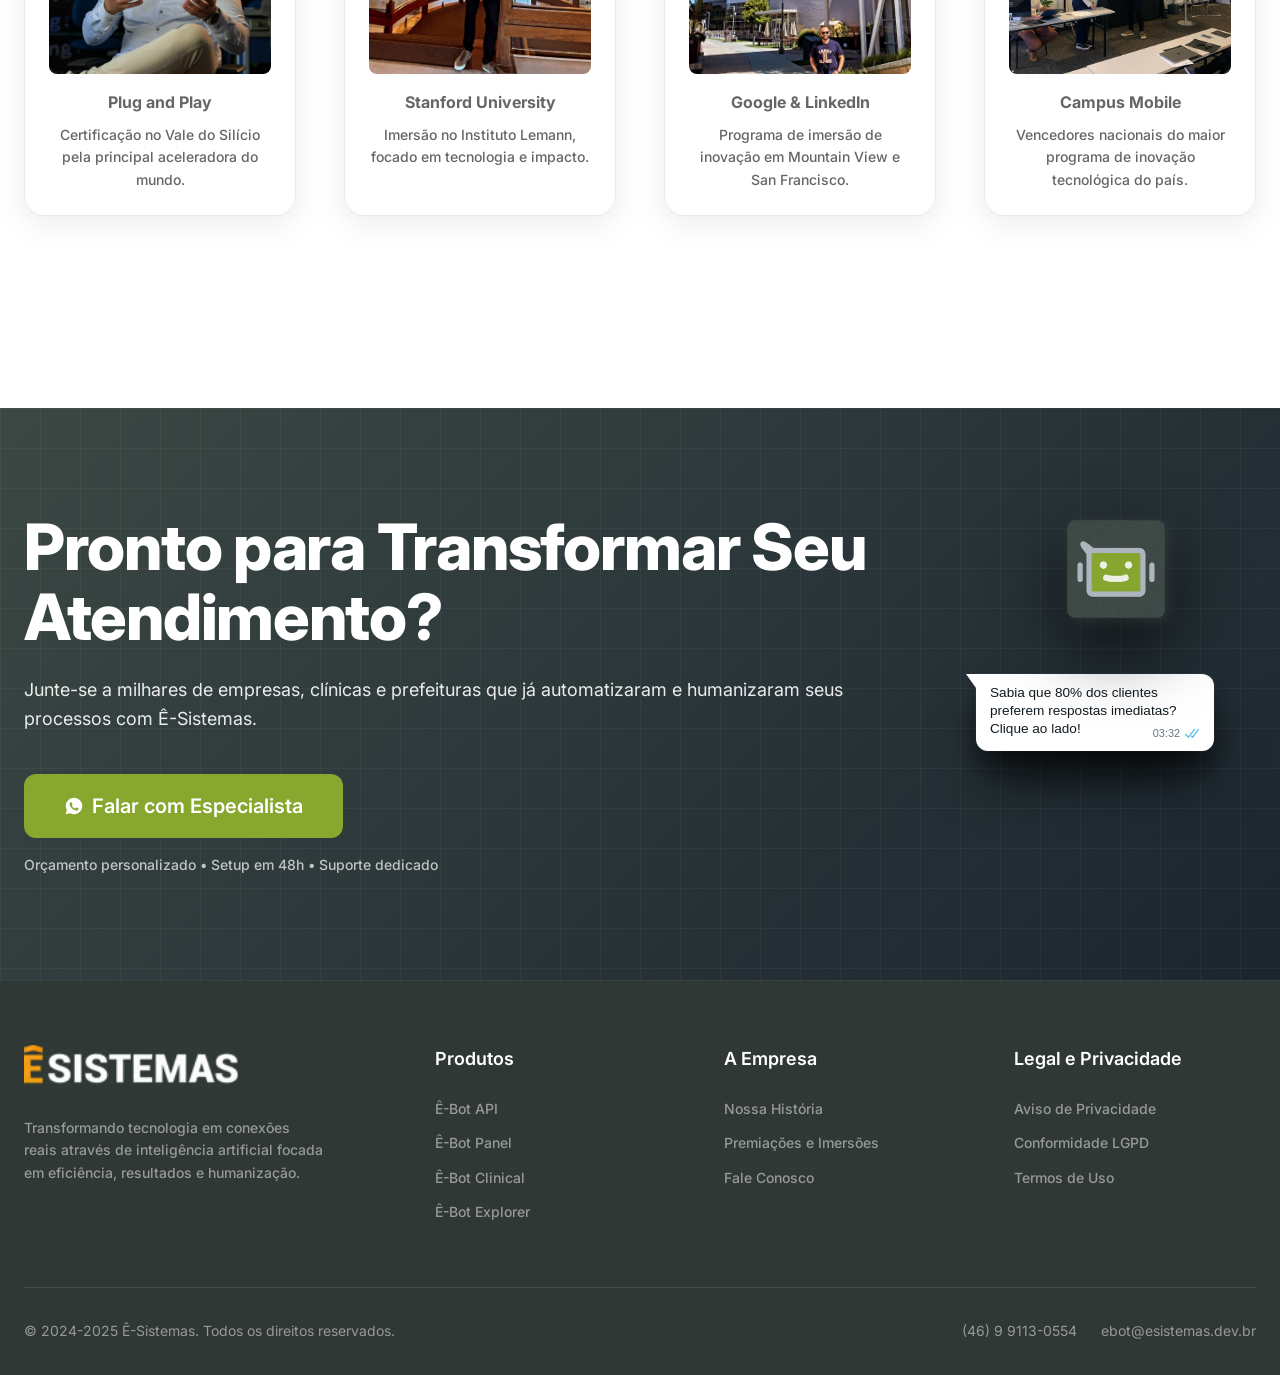
==== commit 7dd387a6: "Last Change" ====
--- a/index.html
+++ b/index.html
@@ -708,7 +708,7 @@
         <div class="hero-content reveal reveal-left">
           <span class="badge">🚀 Inteligência Artificial</span>
           <h1 class="h1" style="margin-bottom: 1.5rem;">Inteligência que conecta, eficiência que transforma</h1>
-          <p class="body-large" style="margin-bottom: 2.5rem; max-width: 520px;">A Ê-Bot foi desenvolvida para ser a secretária virtual que trabalha 24 horas por dia, garantindo excelência no atendimento com automações inteligentes.</p>
+          <p class="body-large" style="margin-bottom: 2.5rem; max-width: 520px;">O Ê-Bot foi desenvolvido para ser o atendente virtual que trabalha 24 horas por dia, garantindo excelência no atendimento com automações inteligentes.</p>
           <div class="flex gap-md" style="margin-bottom: 2rem;">
             <button class="trigger-wa-modal btn btn-primary" style="display: inline-flex; align-items: center; justify-content: center; gap: 0.5rem;"><svg width="20" height="20" viewBox="0 0 24 24" fill="currentColor" style="flex-shrink: 0;"><path d="M12.04 2c-5.46 0-9.91 4.45-9.91 9.91 0 1.75.46 3.45 1.32 4.95L2 22l5.25-1.38c1.45.79 3.08 1.21 4.79 1.21 5.46 0 9.91-4.45 9.91-9.91S17.5 2 12.04 2zm5.28 14.3c-.22.61-1.28 1.15-1.78 1.22-.43.06-1.02.13-3.23-.79-2.66-1.11-4.38-3.83-4.52-4.01-.13-.19-1.08-1.44-1.08-2.75 0-1.31.68-1.95.92-2.22.24-.26.52-.33.69-.33.17 0 .34 0 .49.01.16.01.37-.06.57.43.21.5.73 1.77.79 1.9.06.13.1.28.01.47-.08.19-.13.31-.26.46-.13.15-.28.33-.39.46-.13.14-.27.29-.12.56.15.26.68 1.13 1.46 1.83.99.9 1.84 1.18 2.1 1.31.26.13.41.11.56-.06.15-.17.65-.75.82-1.01.17-.26.34-.22.58-.13.24.09 1.53.72 1.79.85.26.13.43.19.5.3.06.11.06.64-.16 1.25z"/></svg> Agendar Demonstração</button>
             <a href="#features" class="btn btn-outline">Ver Como Funciona</a>
--- a/css/variables.css
+++ b/css/variables.css
@@ -15,6 +15,7 @@
 
   /* Typography */
   --font-main: 'Inter', sans-serif;
+  --font-brand: 'Cocogoose Pro Bold', sans-serif;
   
   /* Spacing */
   --space-sm: 0.5rem;
--- a/css/typography.css
+++ b/css/typography.css
@@ -1,3 +1,11 @@
+@font-face {
+  font-family: 'Cocogoose Pro Bold';
+  src: url('../assets/fonts/Cocogoose-Pro-Bold-trial.ttf') format('truetype');
+  font-weight: bold;
+  font-style: normal;
+  font-display: swap;
+}
+
 body {
   font-family: var(--font-main);
   color: var(--text-body);
--- a/css/layout.css
+++ b/css/layout.css
@@ -4,6 +4,18 @@
   max-width: 1280px;
   margin: 0 auto;
   padding: 0 1.5rem;
+}
+
+@media (min-width: 1600px) {
+  .container {
+    max-width: 1440px;
+  }
+}
+
+@media (min-width: 2000px) {
+  .container {
+    max-width: 1600px;
+  }
 }
 
 /* Sections */
--- a/css/responsive.css
+++ b/css/responsive.css
@@ -1,6 +1,10 @@
 /* Media Queries */
+@media (max-width: 1440px) {
+  /* Fix tight gaps on large but not ultrawide */
+}
+
 @media (max-width: 1024px) {
-  .hero-split { grid-template-columns: 1fr; text-align: center; padding-top: 120px; gap: 3rem; }
+  .hero-split { grid-template-columns: 1fr; text-align: center; padding-top: 120px; gap: 3rem; min-height: auto; }
   .hero-split .badge { margin: 0 auto 1rem; }
   .grid-4 { grid-template-columns: repeat(2, 1fr); }
   .grid-3 { grid-template-columns: repeat(2, 1fr); }
@@ -10,18 +14,41 @@
 
 @media (max-width: 768px) {
   .section { padding: var(--space-xl) 0; }
-  .grid-2, .grid-3, .grid-4, .footer-grid { grid-template-columns: 1fr; }
+  .grid-2, .grid-3, .grid-4, .footer-grid { grid-template-columns: 1fr; gap: 2rem; }
   
   .nav-menu {
     position: fixed; top: 80px; left: -100%; width: 100%; height: calc(100vh - 80px);
     background: rgba(255, 255, 255, 0.98); flex-direction: column; align-items: center;
-    padding: 2rem; transition: left 0.3s ease; z-index: 1000;
+    padding: 2rem; transition: left 0.3s ease; z-index: 1000; overflow-y: auto;
   }
   .nav-menu.active { left: 0; }
   .nav-menu ul { flex-direction: column; gap: 2rem; font-size: 1.25rem; text-align: center; }
   .hamburger { display: block !important; }
   .desktop-cta { display: none !important; }
   .header-inner { display: flex; justify-content: space-between; align-items: center; }
+}
+
+@media (max-width: 480px) {
+  .section { padding: 3rem 0; }
+  .h1 { font-size: 2.25rem !important; line-height: 1.15; }
+  .h2 { font-size: 1.75rem !important; line-height: 1.25; }
+  .h3 { font-size: 1.25rem !important; }
+  .hero-split { padding-top: 100px; gap: 2.5rem; }
+  .container { padding: 0 1.25rem; }
+  .grid { gap: 1.5rem; }
+  .btn { padding: 0.75rem 1.25rem; font-size: 0.95rem; }
+  .wa-modal-card { padding: 2rem 1.5rem; width: 95%; }
+  
+  /* Fix image overflow on mobile */
+  img { max-width: 100%; height: auto; }
+  
+  /* Form adjustments */
+  .form-control { padding: 0.75rem 1rem; }
+  
+  /* Chat adjustments */
+  .chat-panel { width: 100% !important; border-radius: 0 !important; }
+  .iphone-mockup { width: 100% !important; border-radius: 20px; height: 500px; border-width: 4px; }
+  .iphone-mockup::before, .iphone-mockup::after { display: none; }
 }
 
 .hamburger { display: none; width: 30px; height: 20px; position: relative; z-index: 1001; cursor: pointer; }
--- a/css/ecosystem.css
+++ b/css/ecosystem.css
@@ -40,13 +40,25 @@
 /* --- IPHONE INTERACTIVE --- */
 .iphone-interactive {
   position: relative;
-  width: 320px;
+  width: 100%;
+  max-width: 320px;
   height: 693px;
   cursor: none;
   border-radius: 44px;
   transform: perspective(1000px) rotateY(0deg) scale(1);
   transition: transform 0.3s cubic-bezier(0.22, 1, 0.36, 1);
   z-index: 20;
+}
+
+@media (max-width: 480px) {
+  .iphone-interactive {
+    height: 550px;
+    border-radius: 36px;
+  }
+  .iphone-device {
+    border-radius: 36px;
+    padding: 8px;
+  }
 }
 
 @media (min-width: 1200px) {
@@ -317,7 +329,7 @@
   background: rgba(0, 0, 0, 0.75);
   backdrop-filter: blur(12px);
   -webkit-backdrop-filter: blur(12px);
-  z-index: 100000;
+  z-index: 100005;
   display: flex;
   align-items: center;
   justify-content: center;
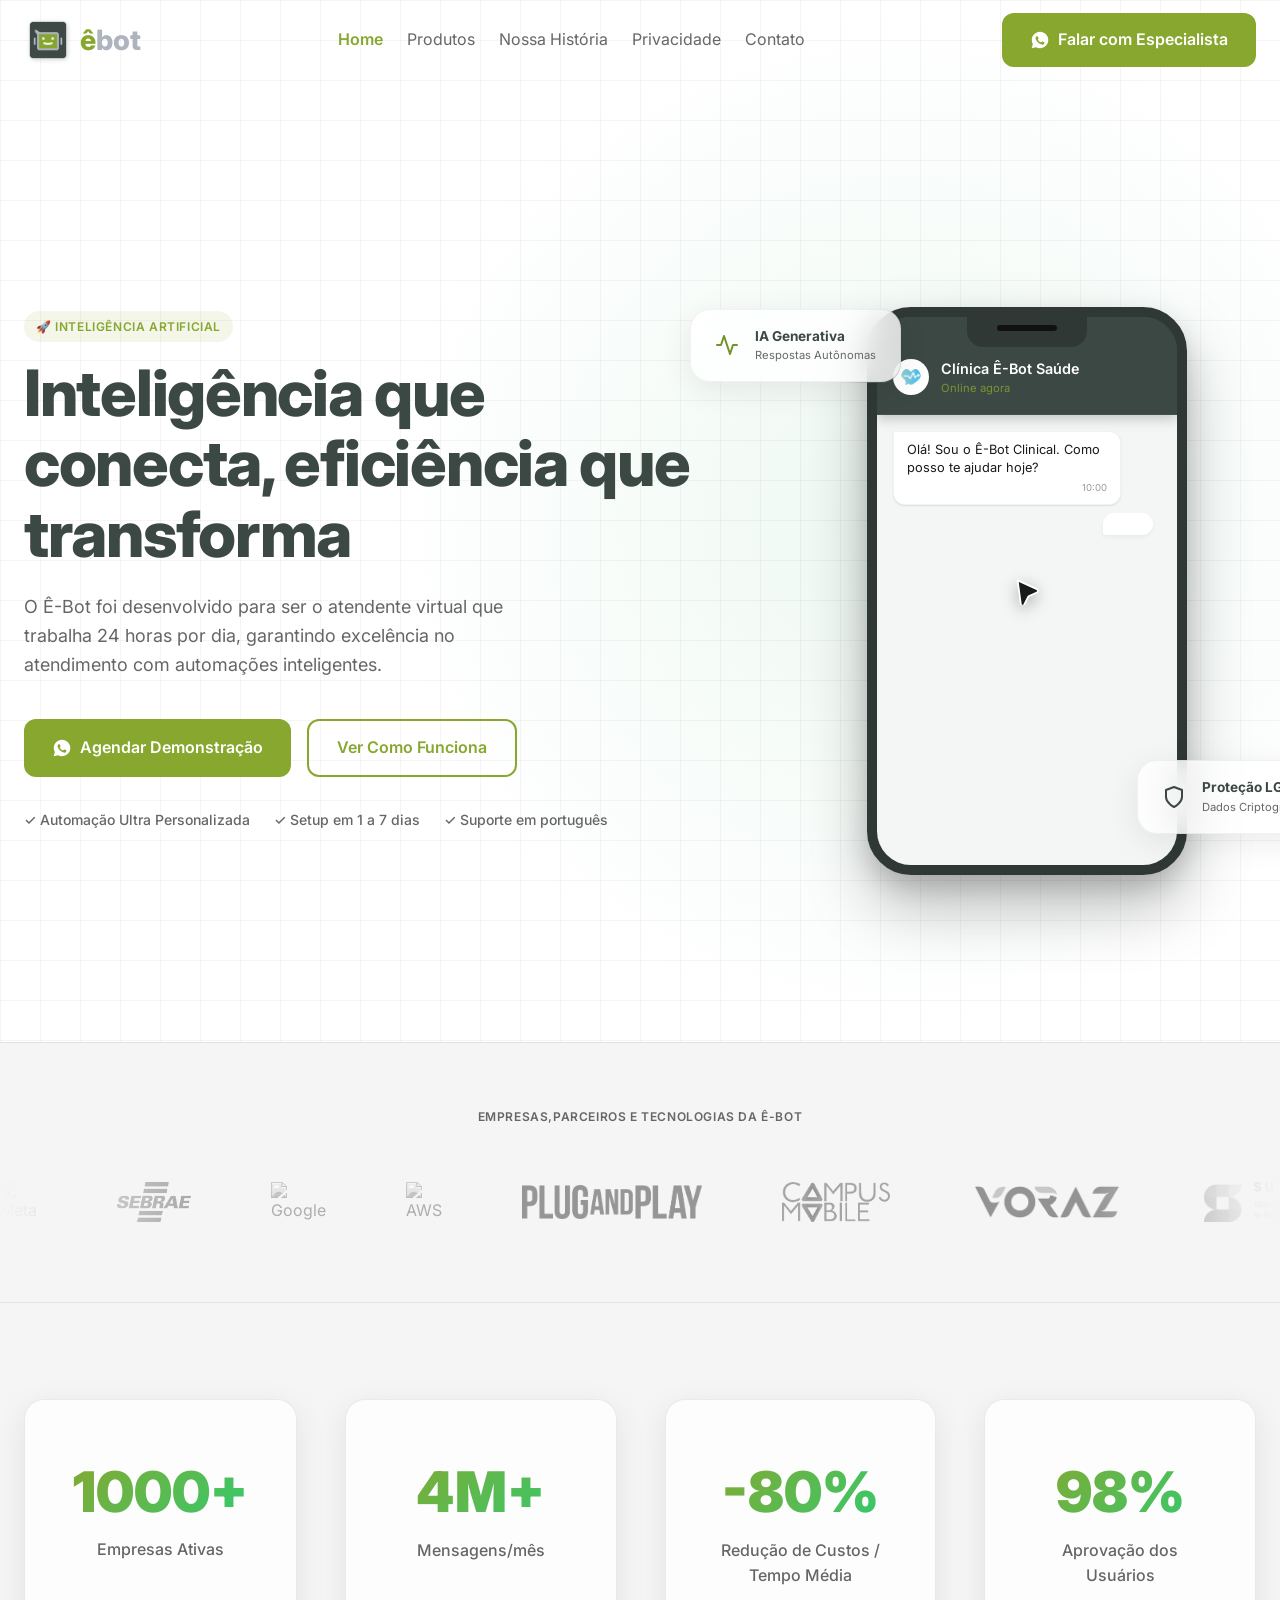
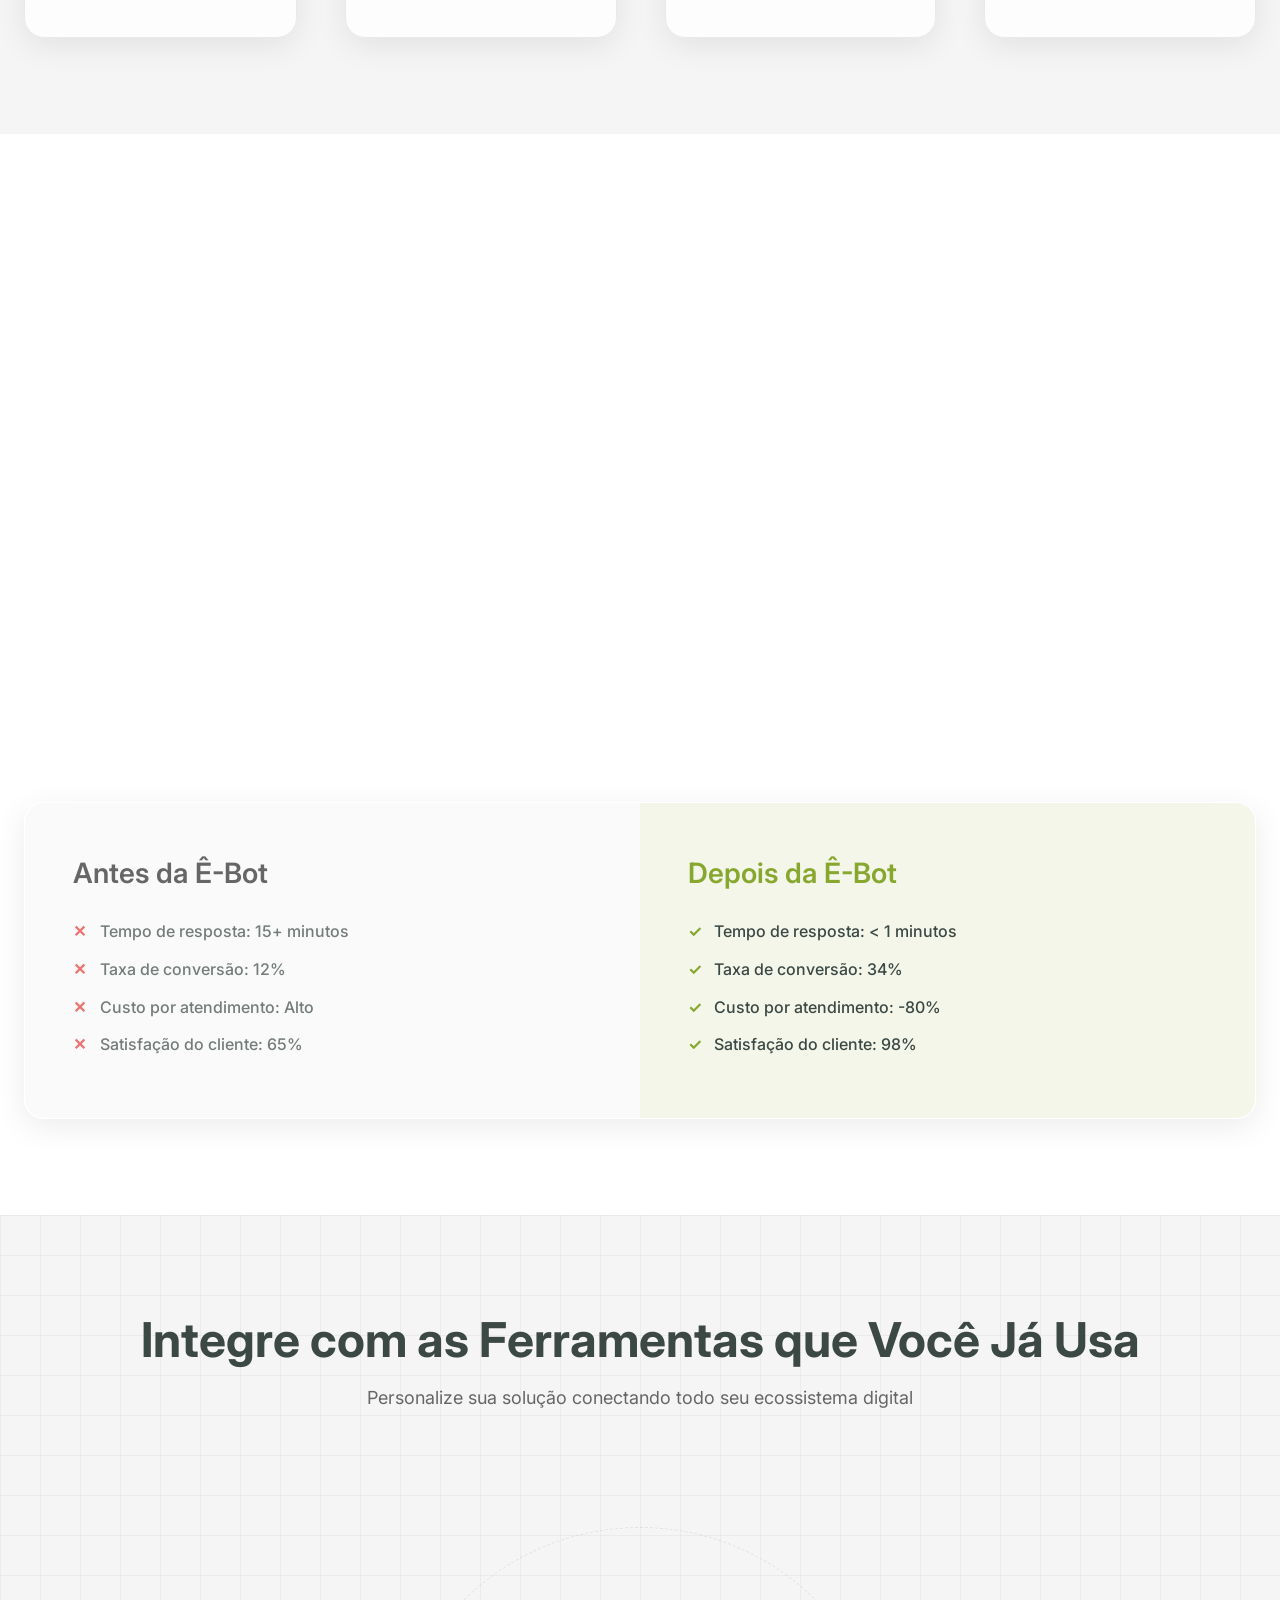
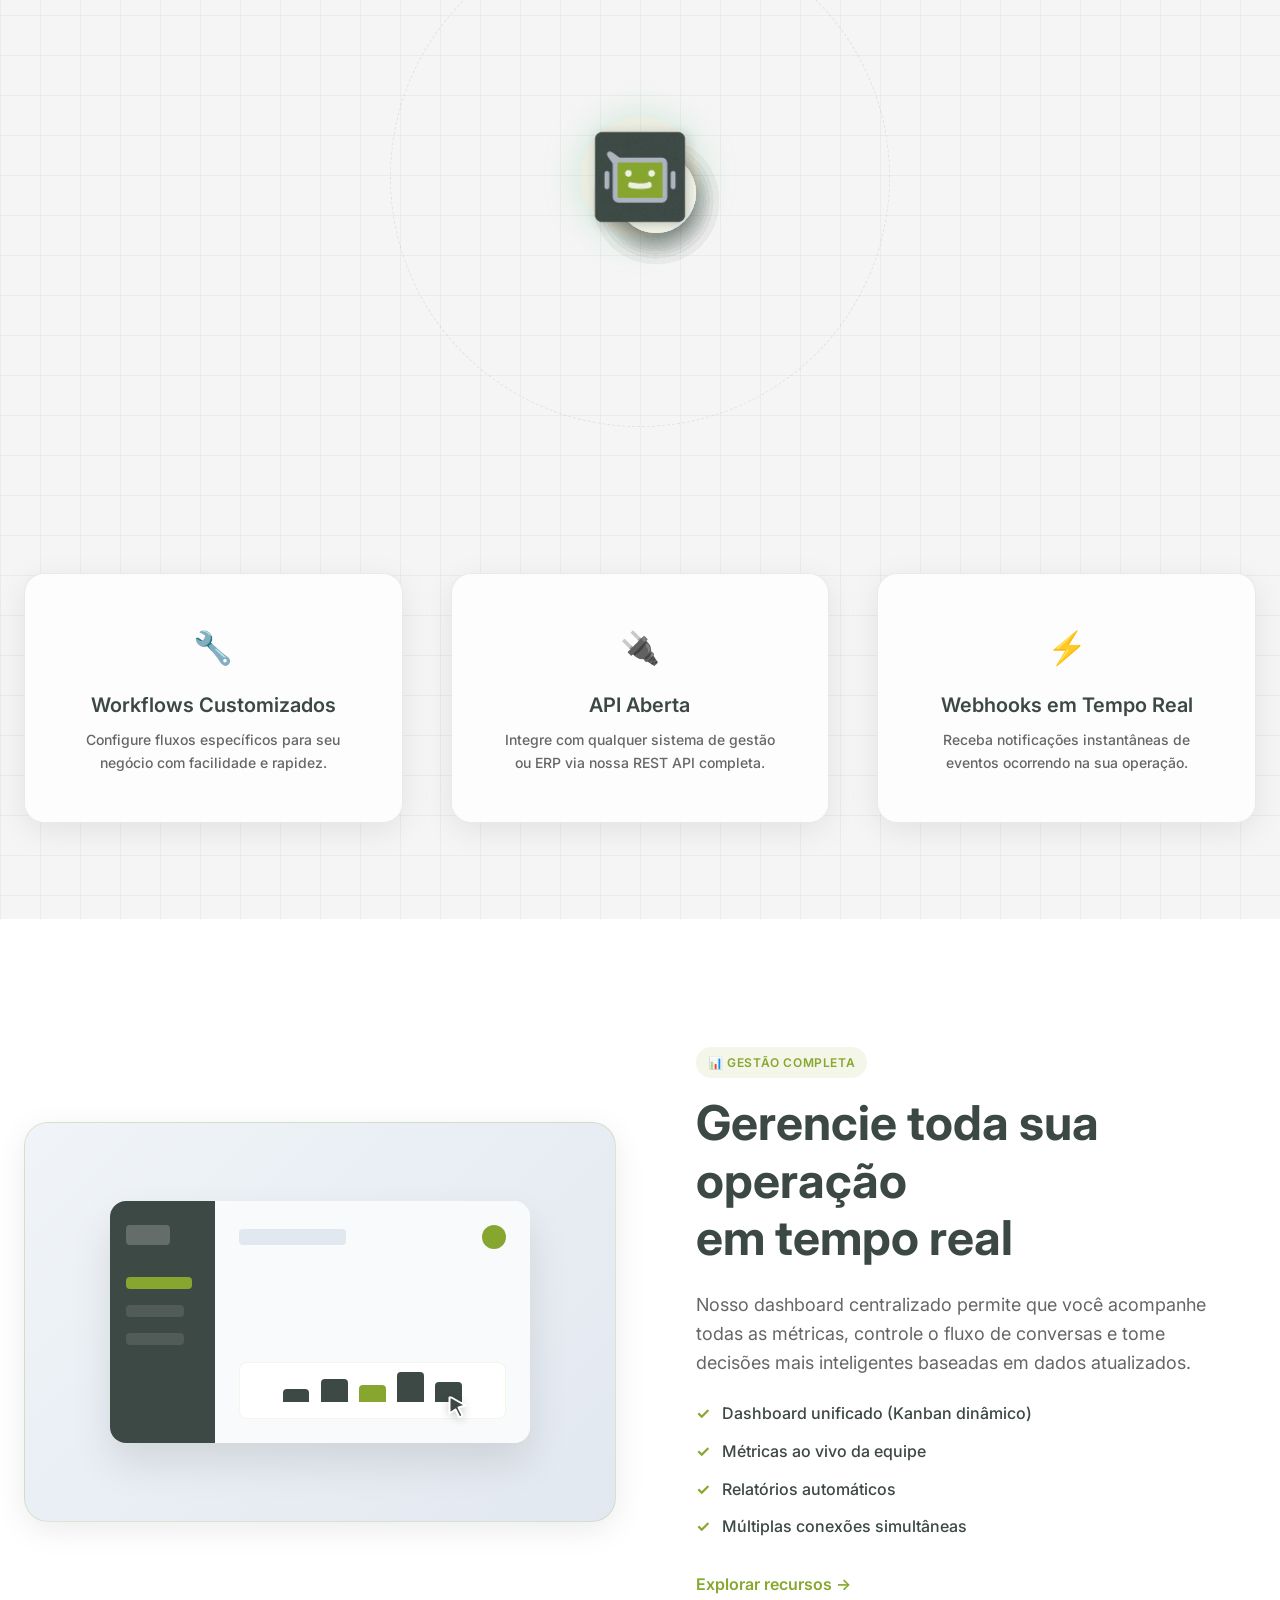
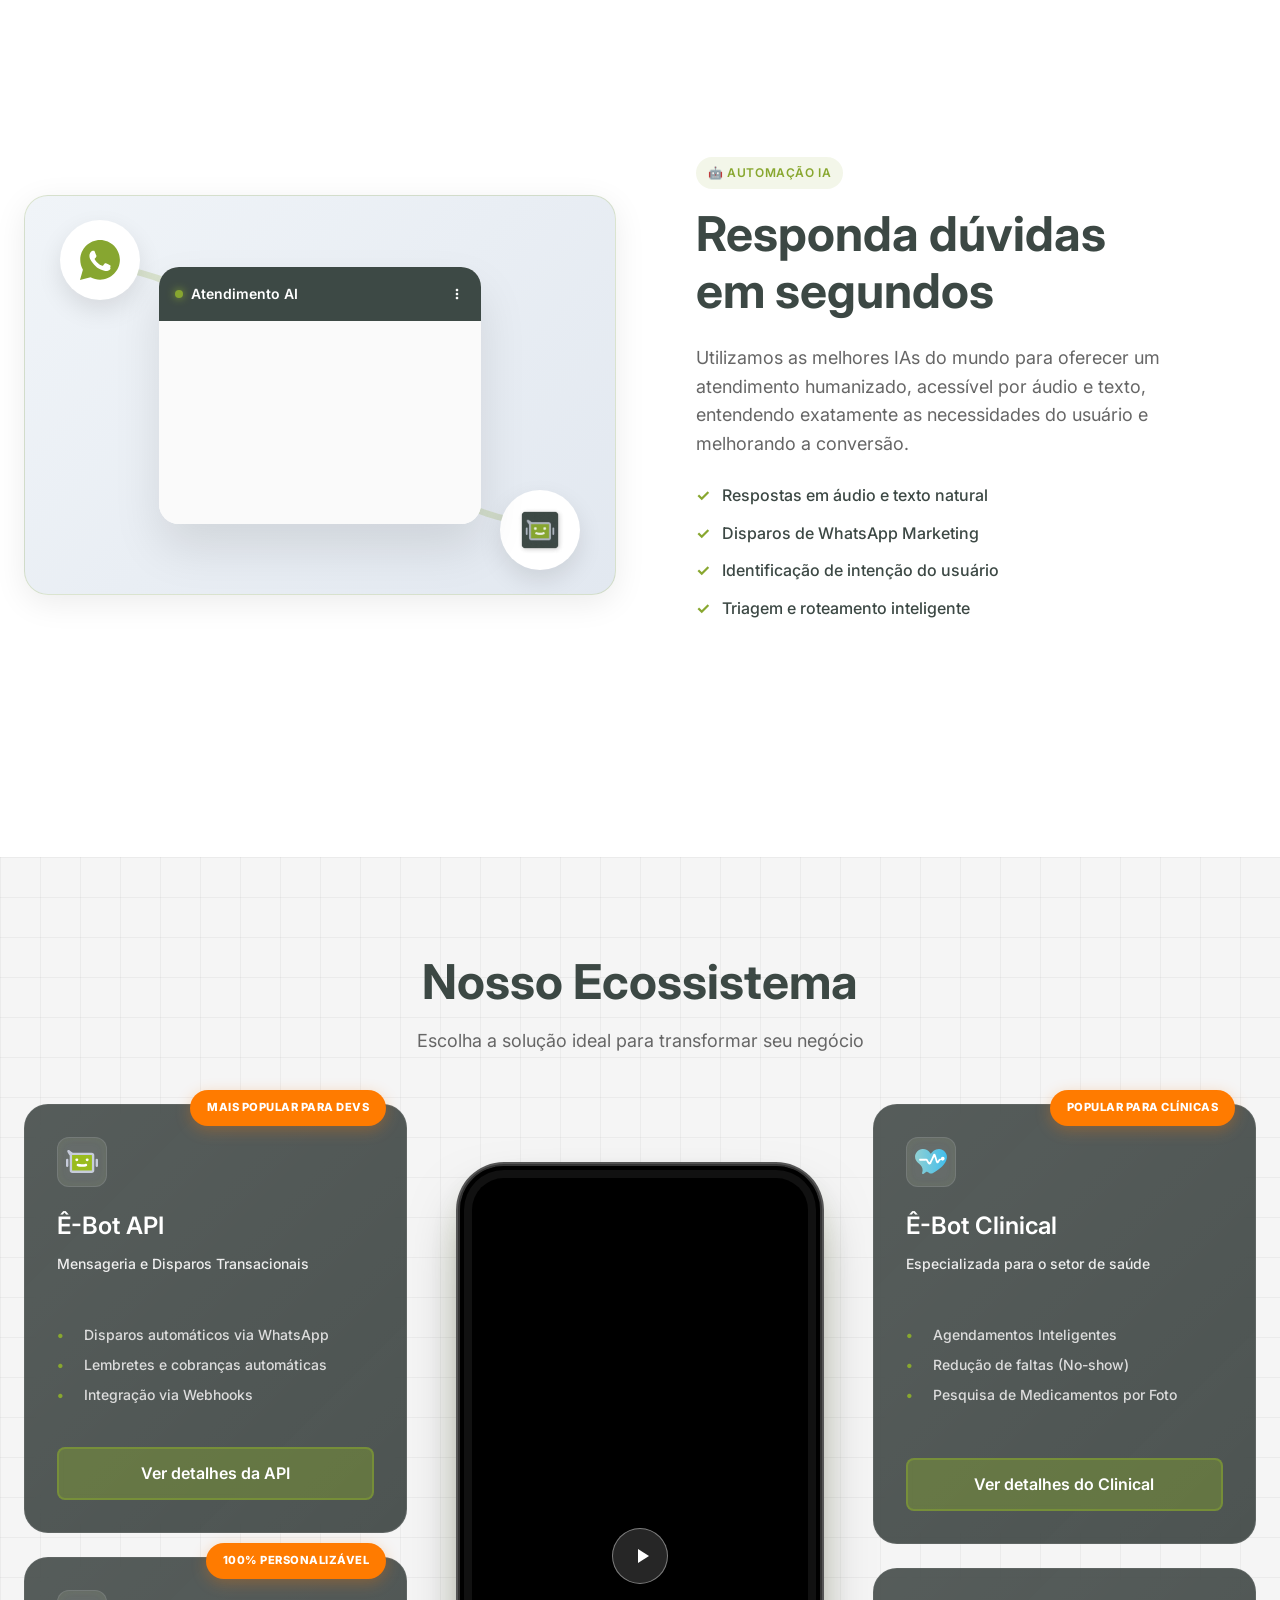
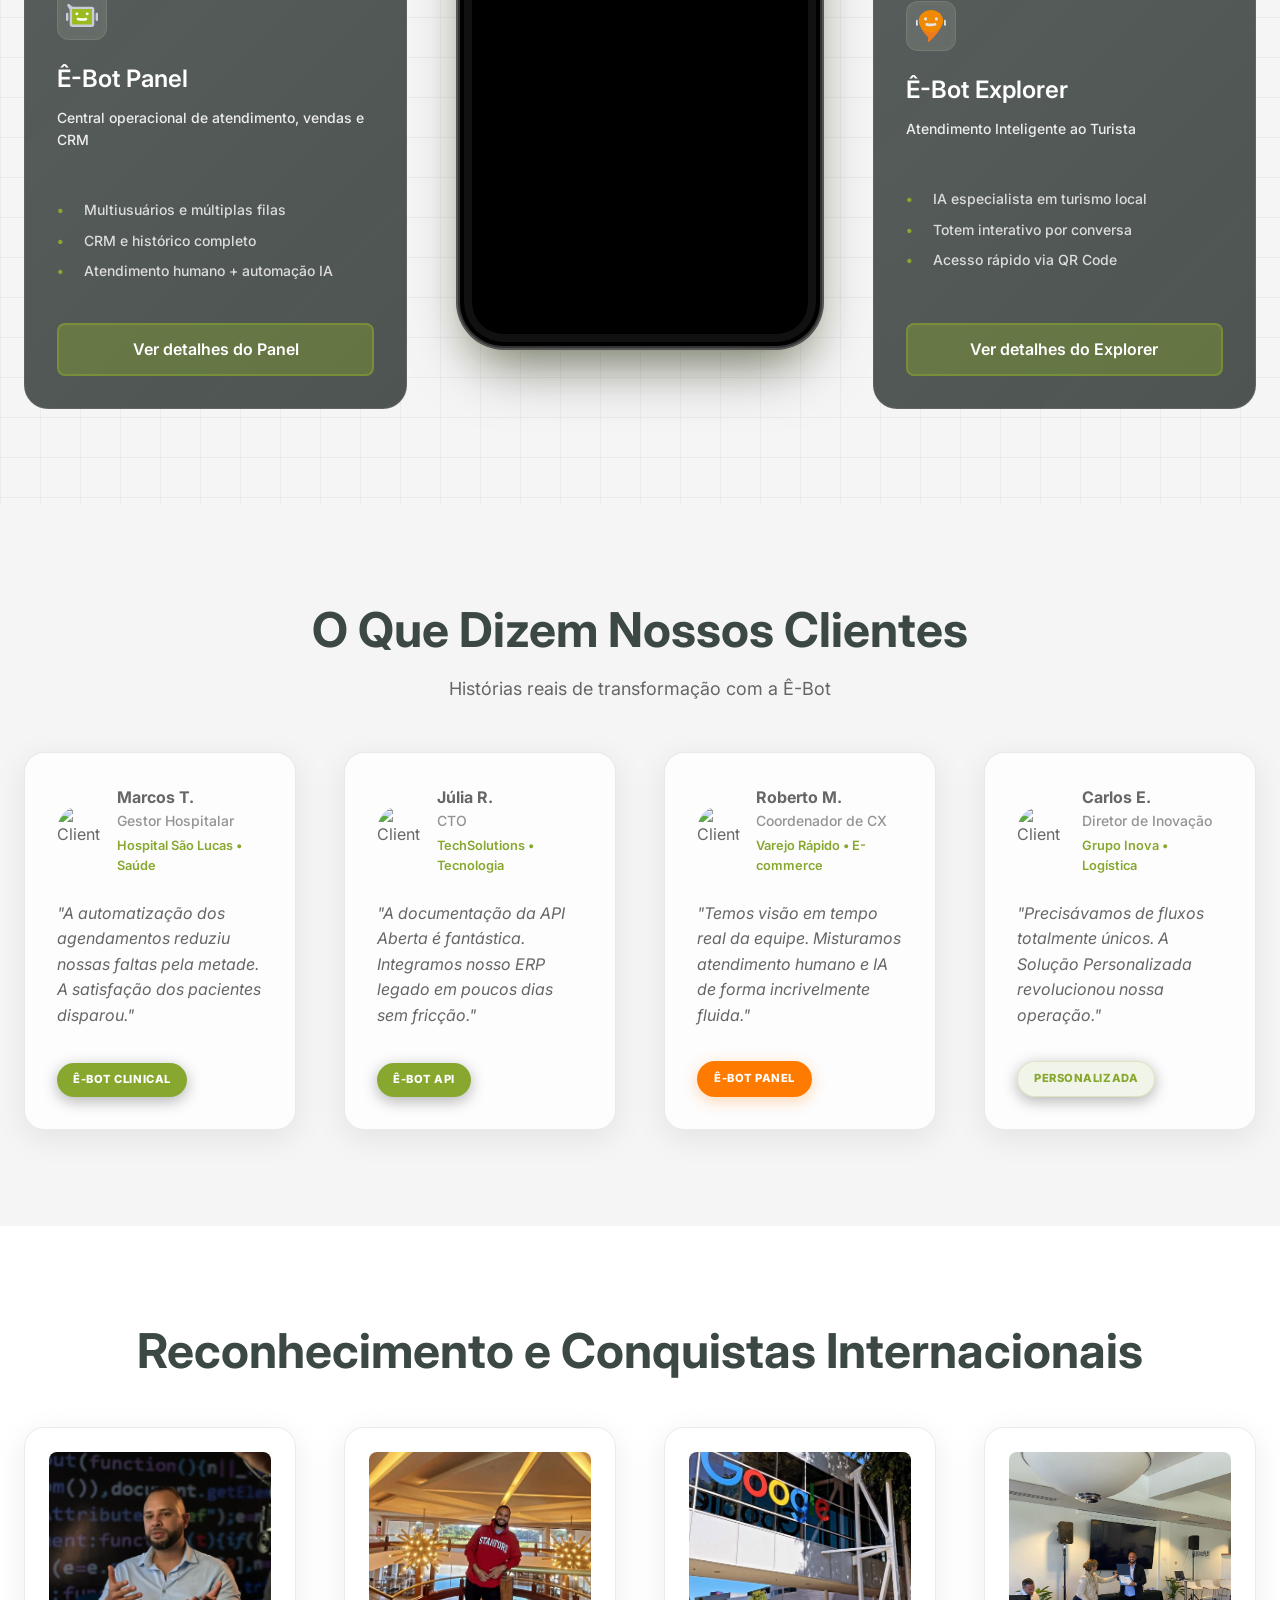
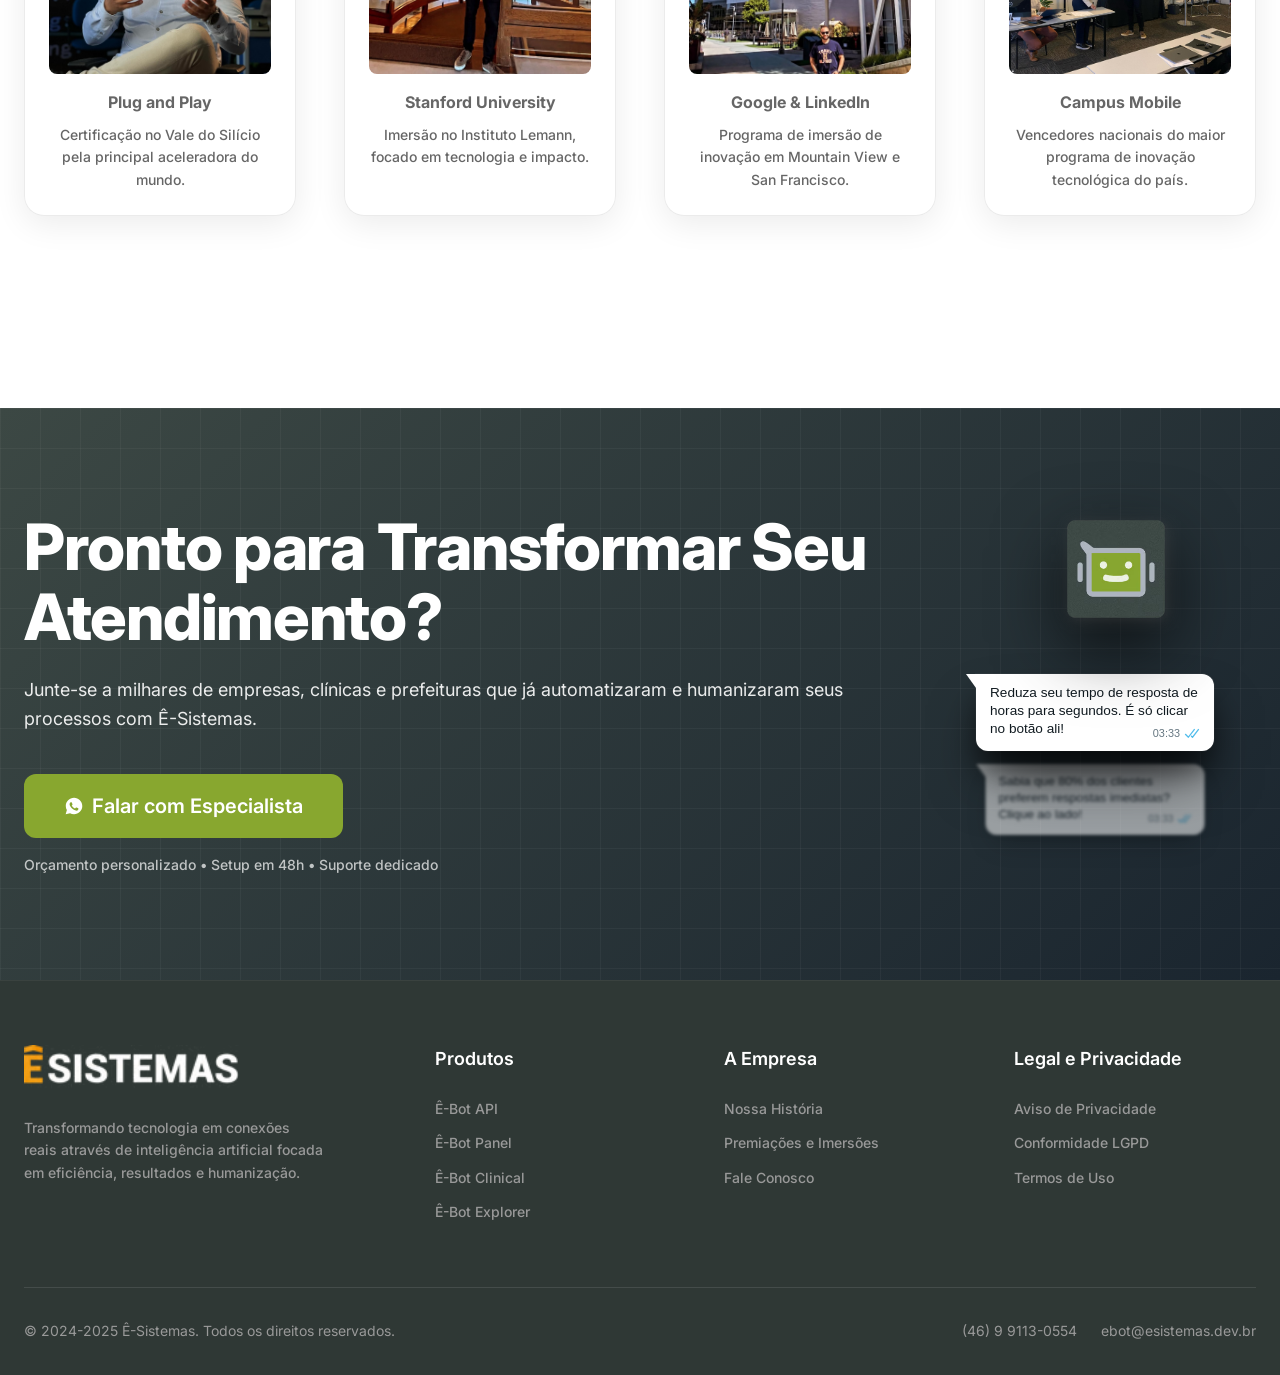
==== commit 684035ea: "Mudança no prompt do chat 2" ====
--- a/index.html
+++ b/index.html
@@ -1810,7 +1810,7 @@
   <!-- ECOSYSTEM VIDEO MODAL -->
   <div class="video-modal-overlay" id="ecosystemVideoModal">
     <button class="video-modal-close" id="closeEcosystemModal">&times;</button>
-    <div class="iphone-interactive modal-iphone" style="transform: perspective(1000px) rotateY(0deg); cursor: default;">
+    <div class="iphone-interactive modal-iphone" style="transform: perspective(1000px) rotateY(0deg); cursor: default; max-width: none !important;">
       <div class="iphone-device">
         <div class="iphone-notch"></div>
         <div class="iphone-screen">
--- a/css/components.css
+++ b/css/components.css
@@ -195,7 +195,7 @@
 .iphone-mockup {
   position: relative;
   width: 320px;
-  height: 650px;
+  aspect-ratio: 9/16;
   background: #f1f5f9;
   border-radius: 44px;
   border: 8px solid #cbd5e1;
@@ -290,7 +290,7 @@
 .iphone-mockup {
   position: relative;
   width: 320px;
-  height: 650px;
+  aspect-ratio: 9/16;
   background: #3d4945; /* Dark carcase */
   border-radius: 44px;
   border: 10px solid #2f3835;
--- a/css/responsive.css
+++ b/css/responsive.css
@@ -47,7 +47,7 @@
   
   /* Chat adjustments */
   .chat-panel { width: 100% !important; border-radius: 0 !important; }
-  .iphone-mockup { width: 100% !important; border-radius: 20px; height: 500px; border-width: 4px; }
+  .iphone-mockup { width: 100% !important; border-radius: 20px; aspect-ratio: 9/16; height: auto; border-width: 4px; }
   .iphone-mockup::before, .iphone-mockup::after { display: none; }
 }
 
--- a/css/ecosystem.css
+++ b/css/ecosystem.css
@@ -41,7 +41,6 @@
 .iphone-interactive {
   position: relative;
   width: 100%;
-  max-width: 320px;
   height: 693px;
   cursor: none;
   border-radius: 44px;
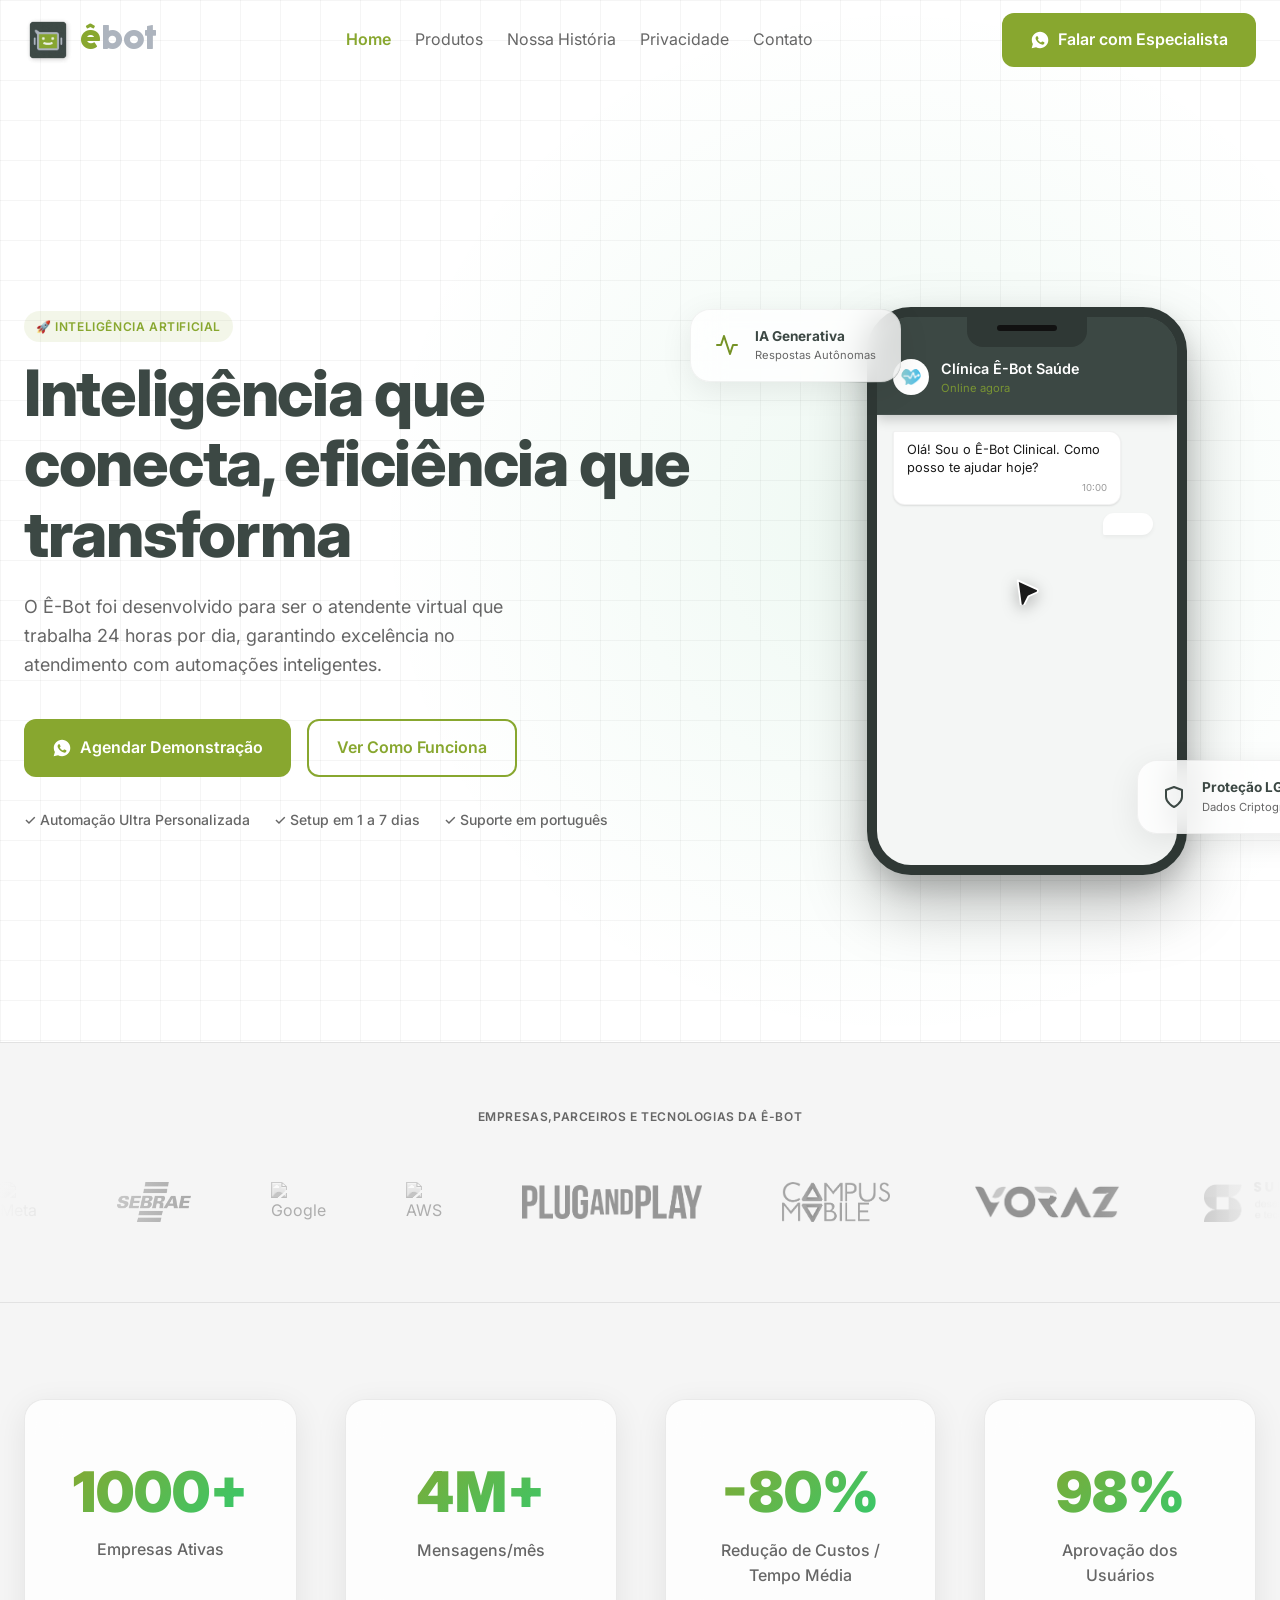
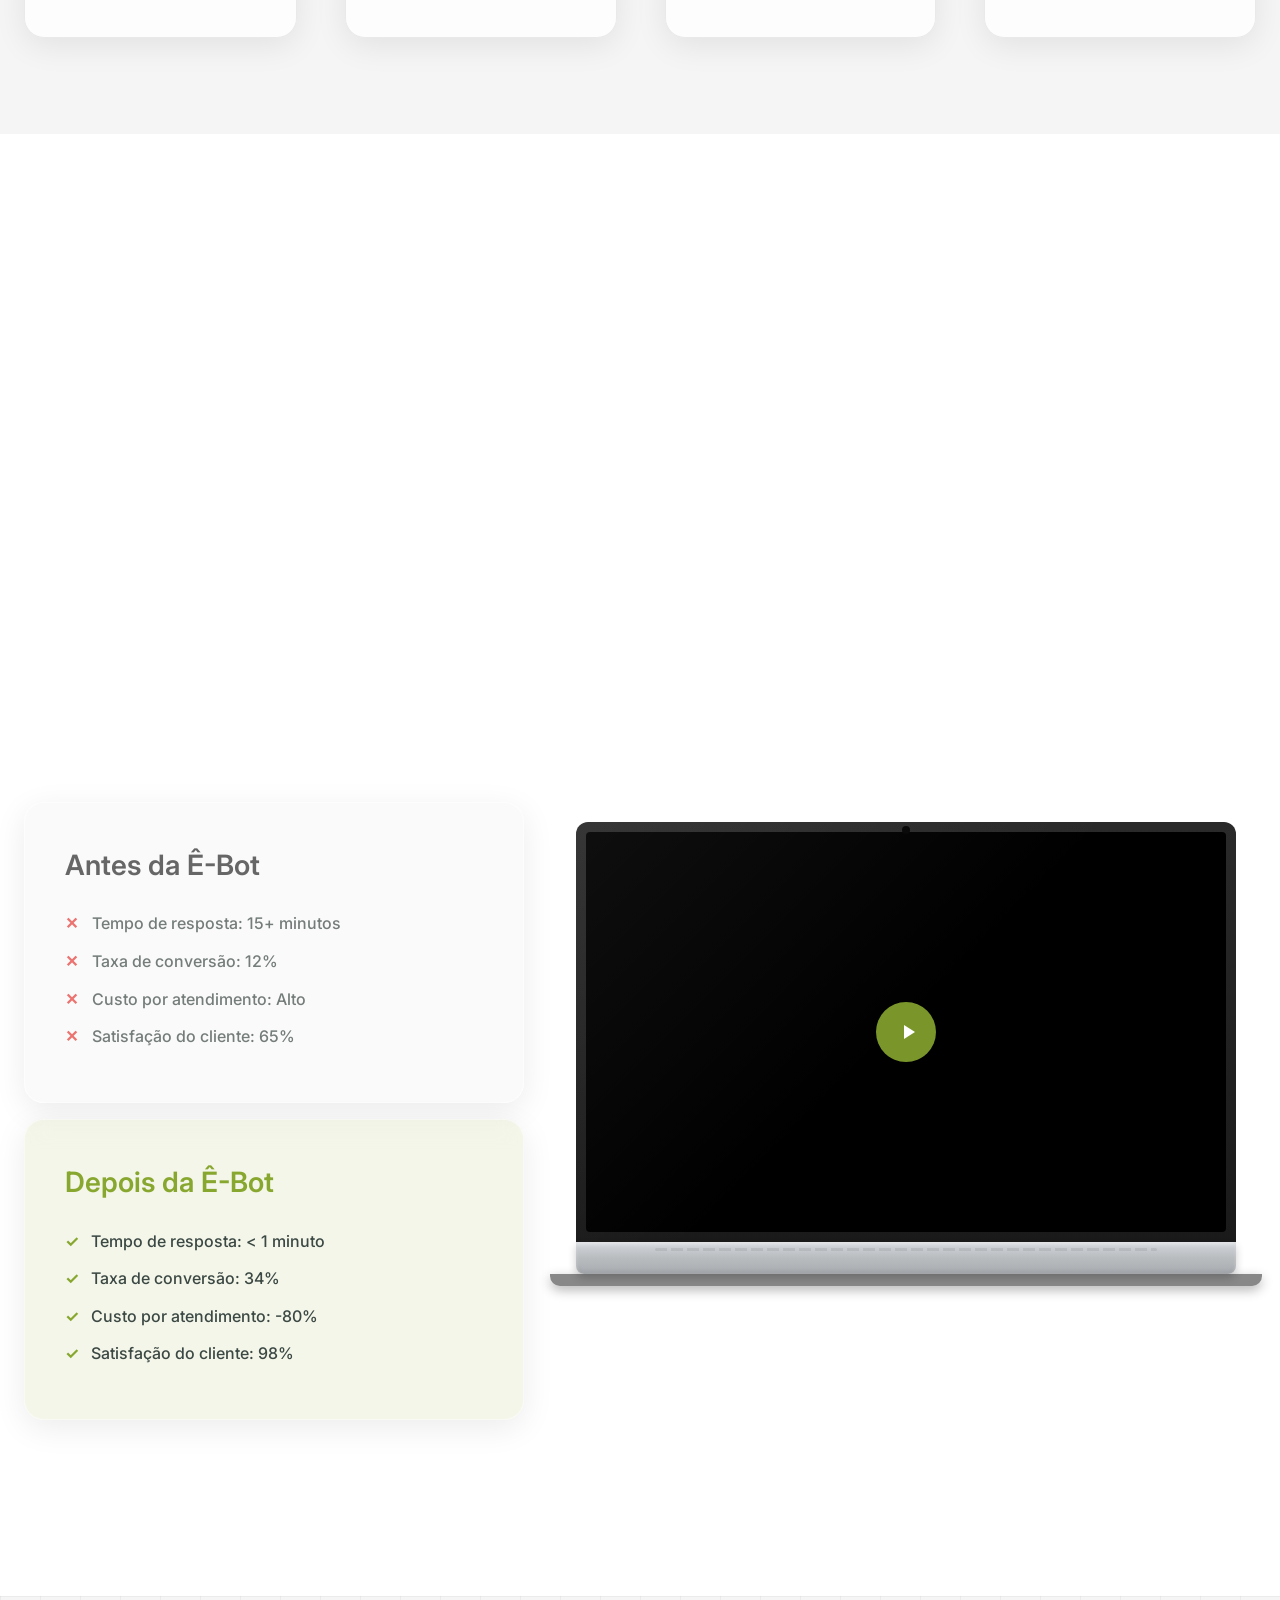
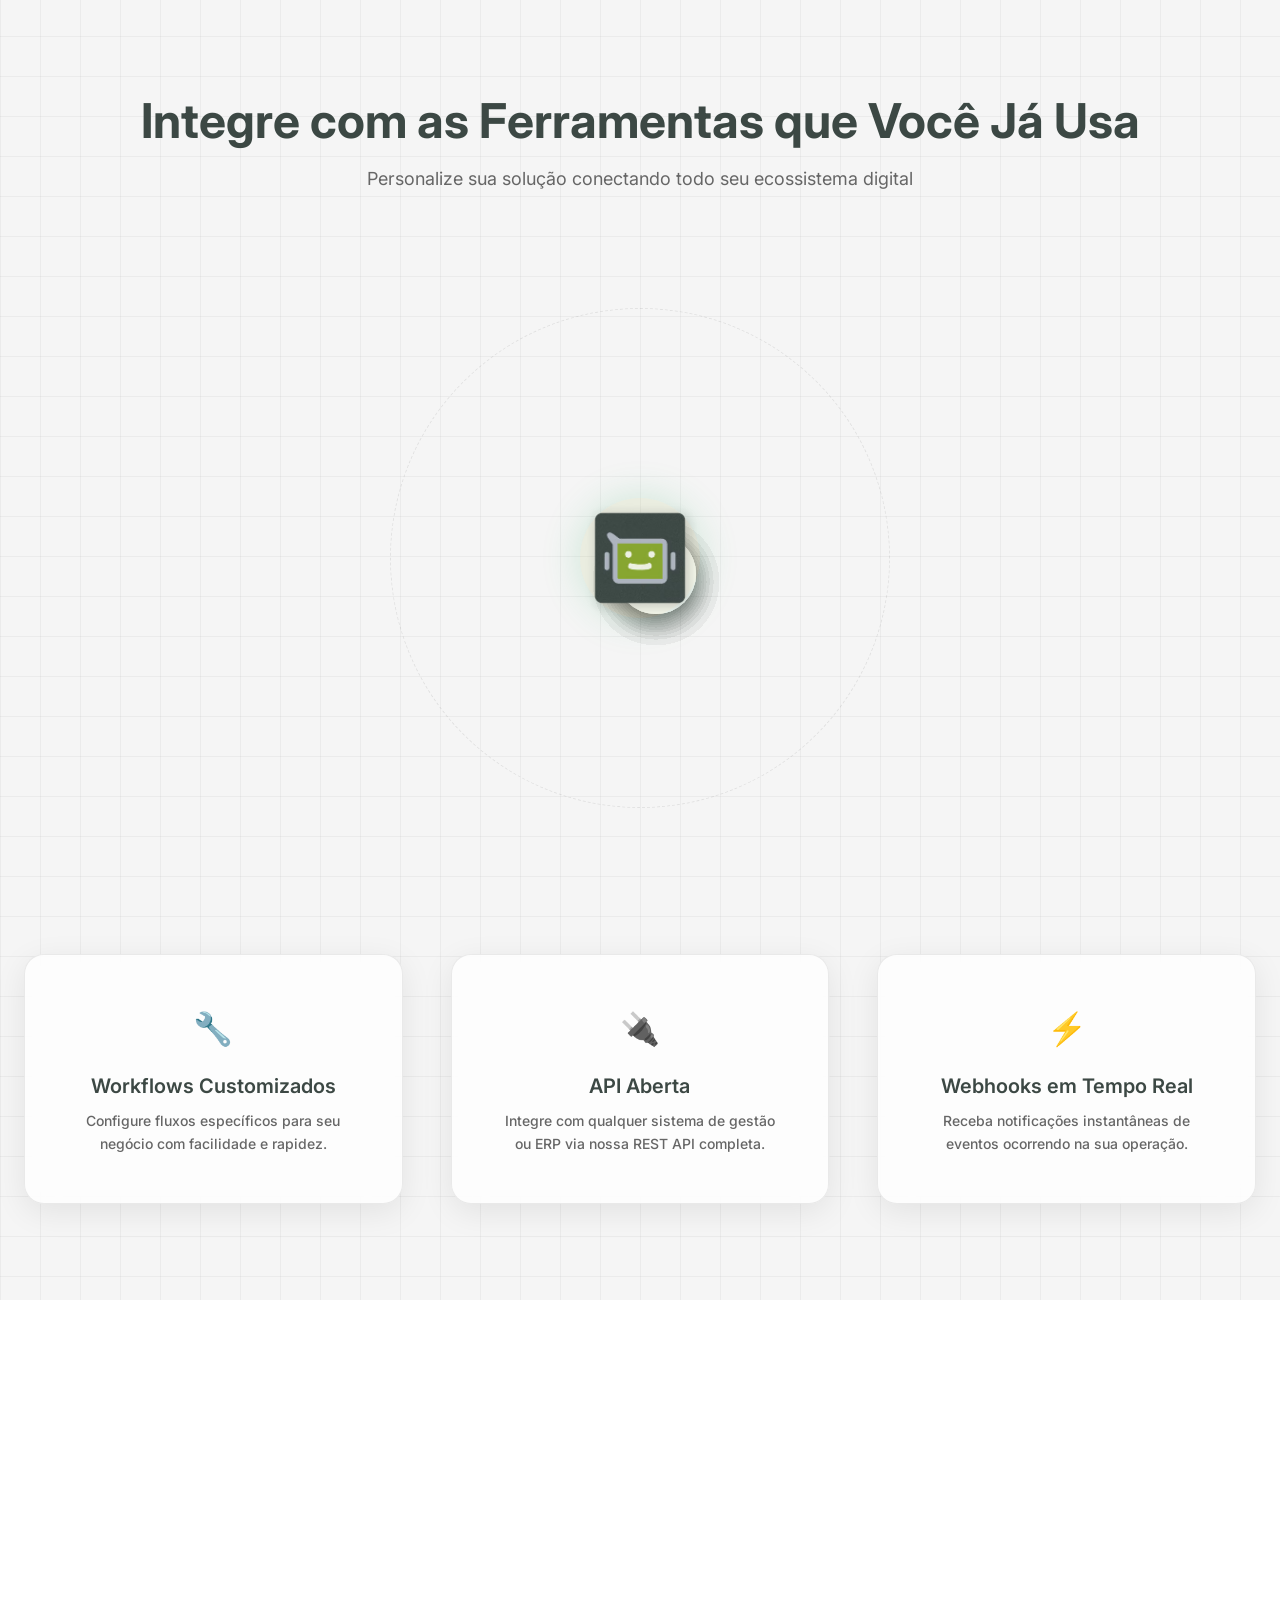
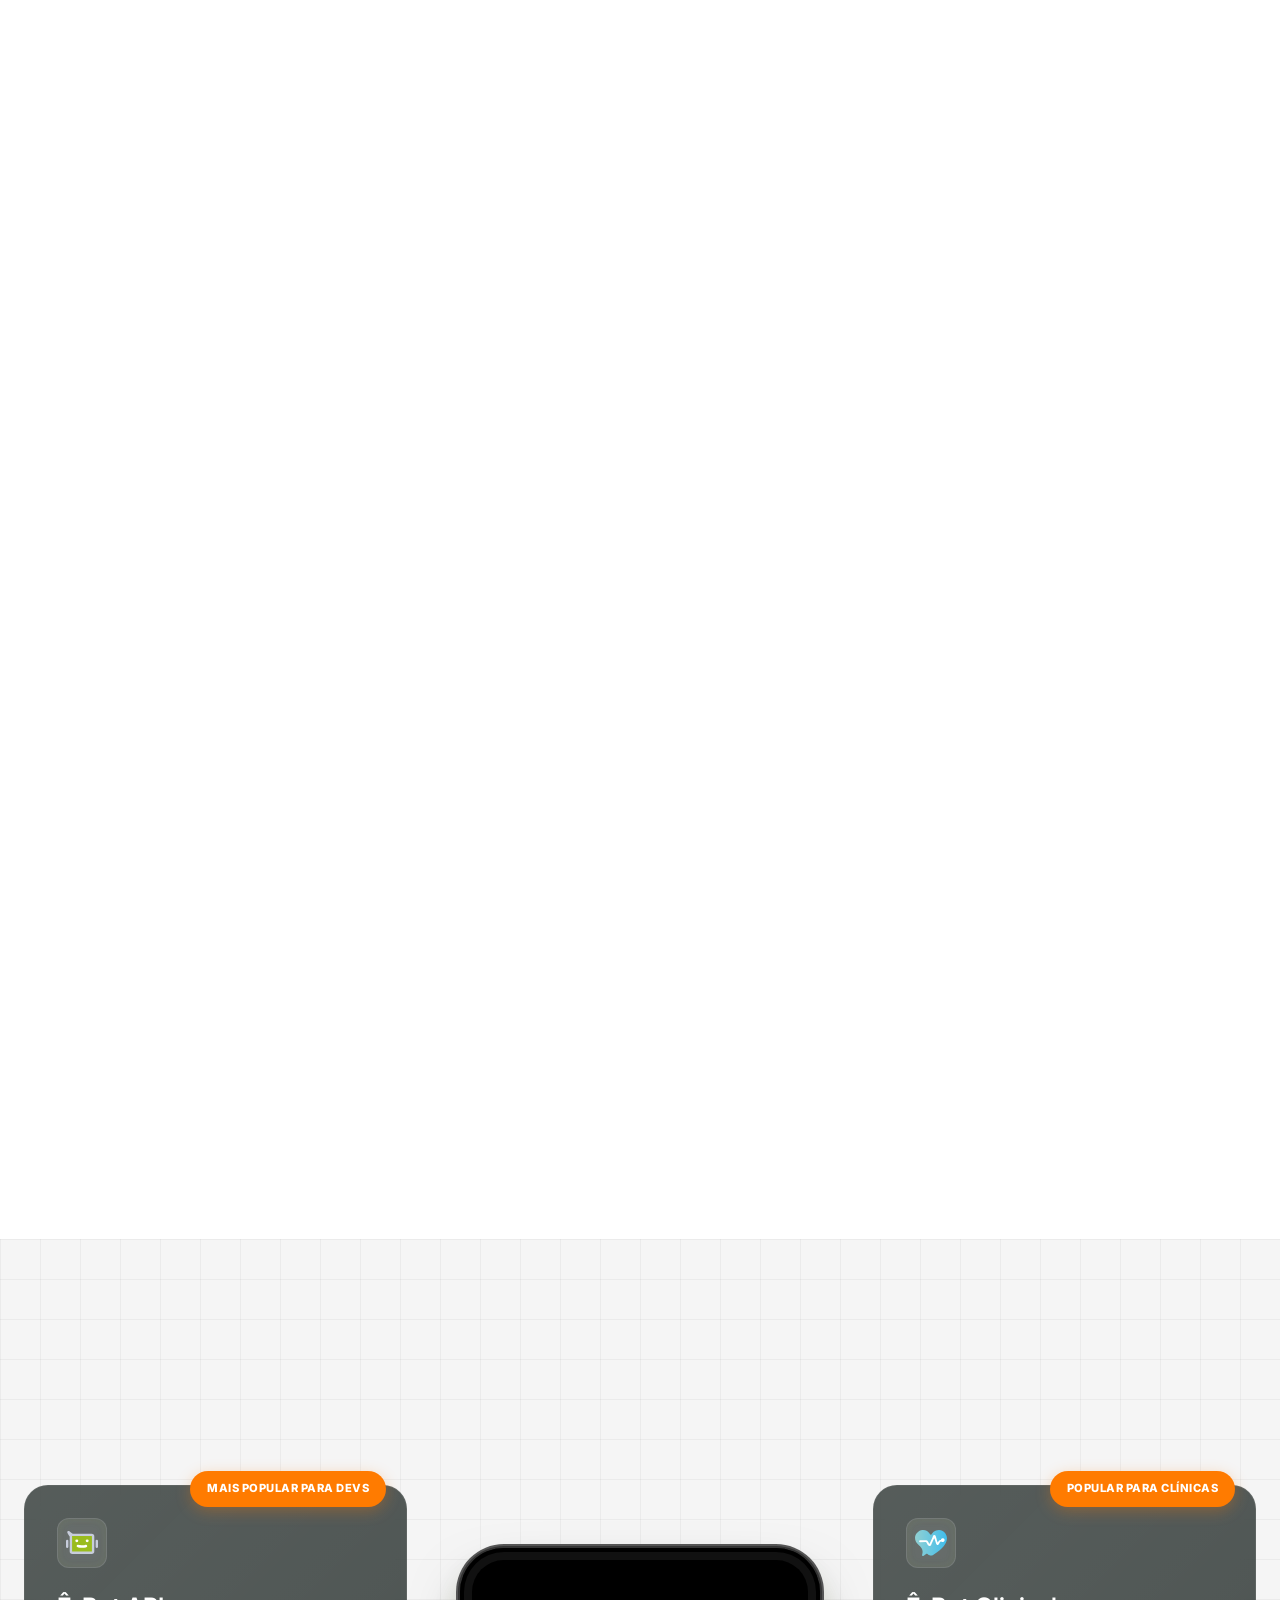
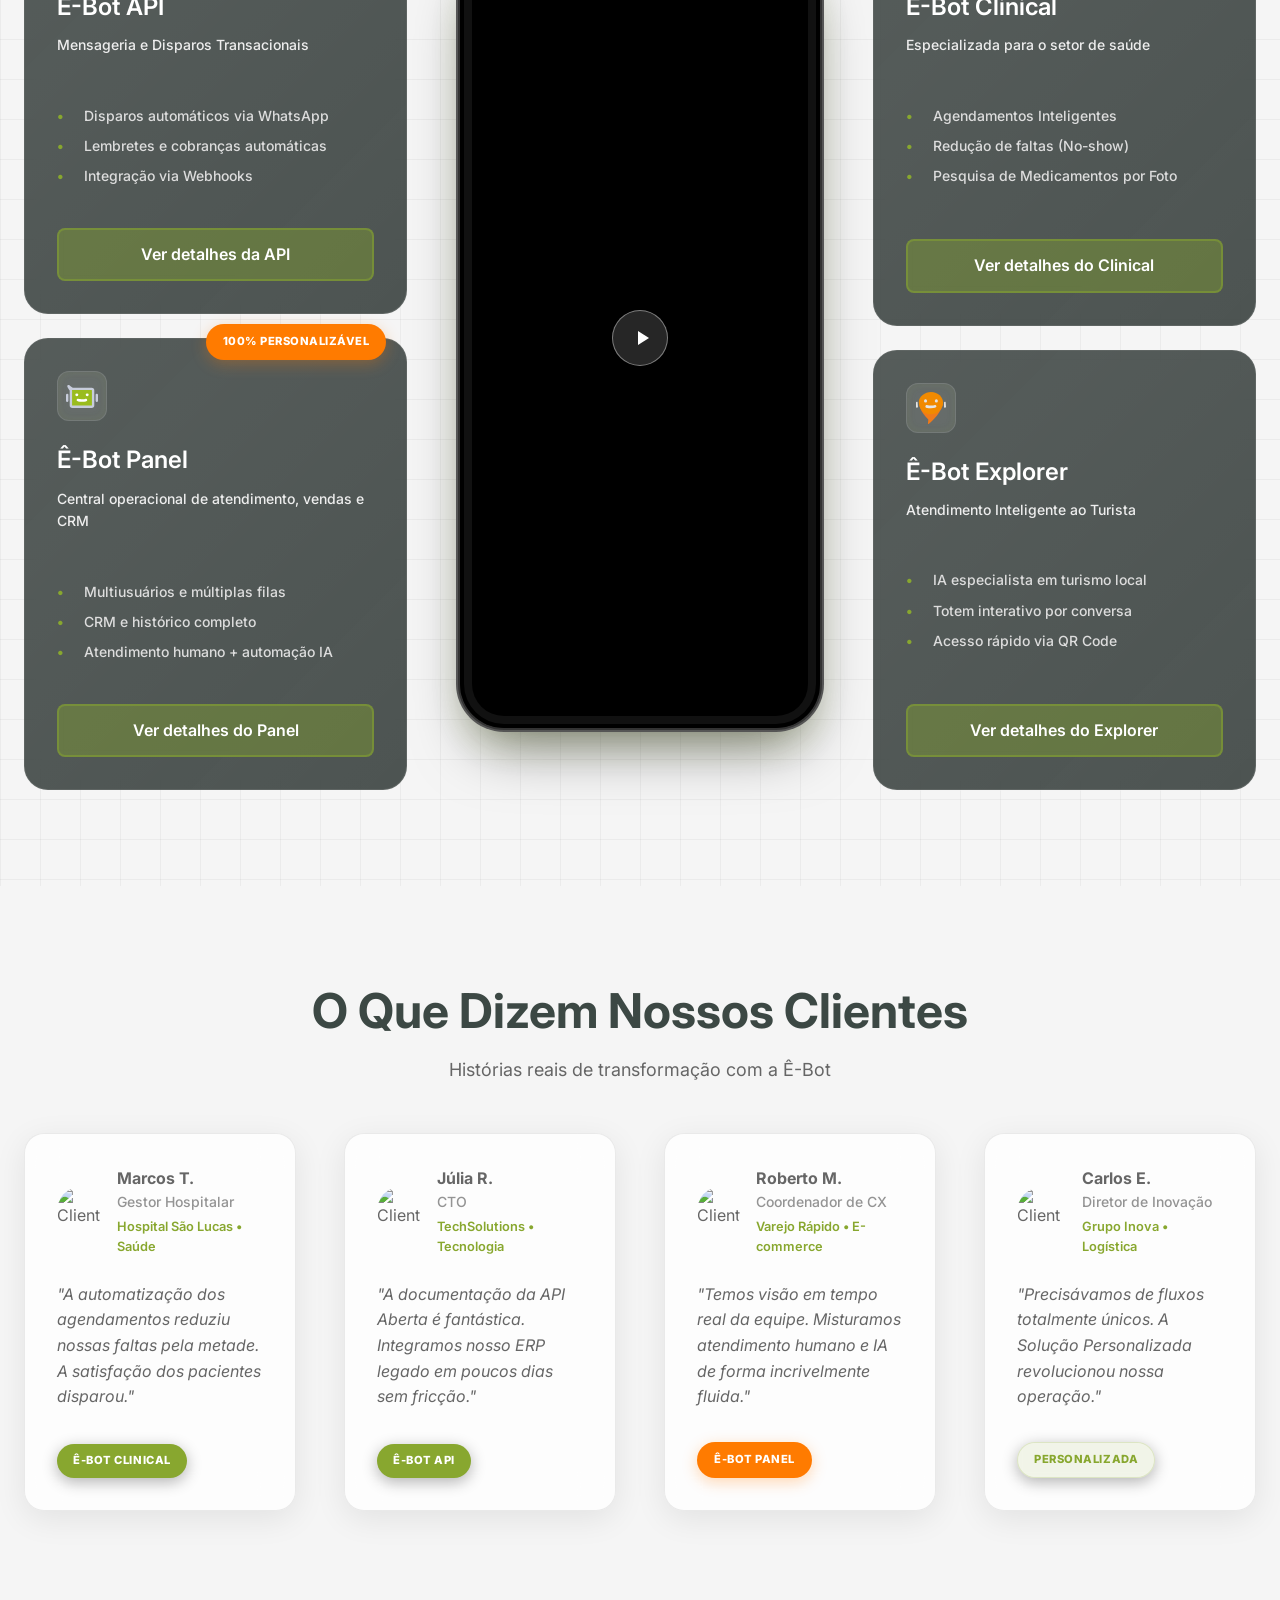
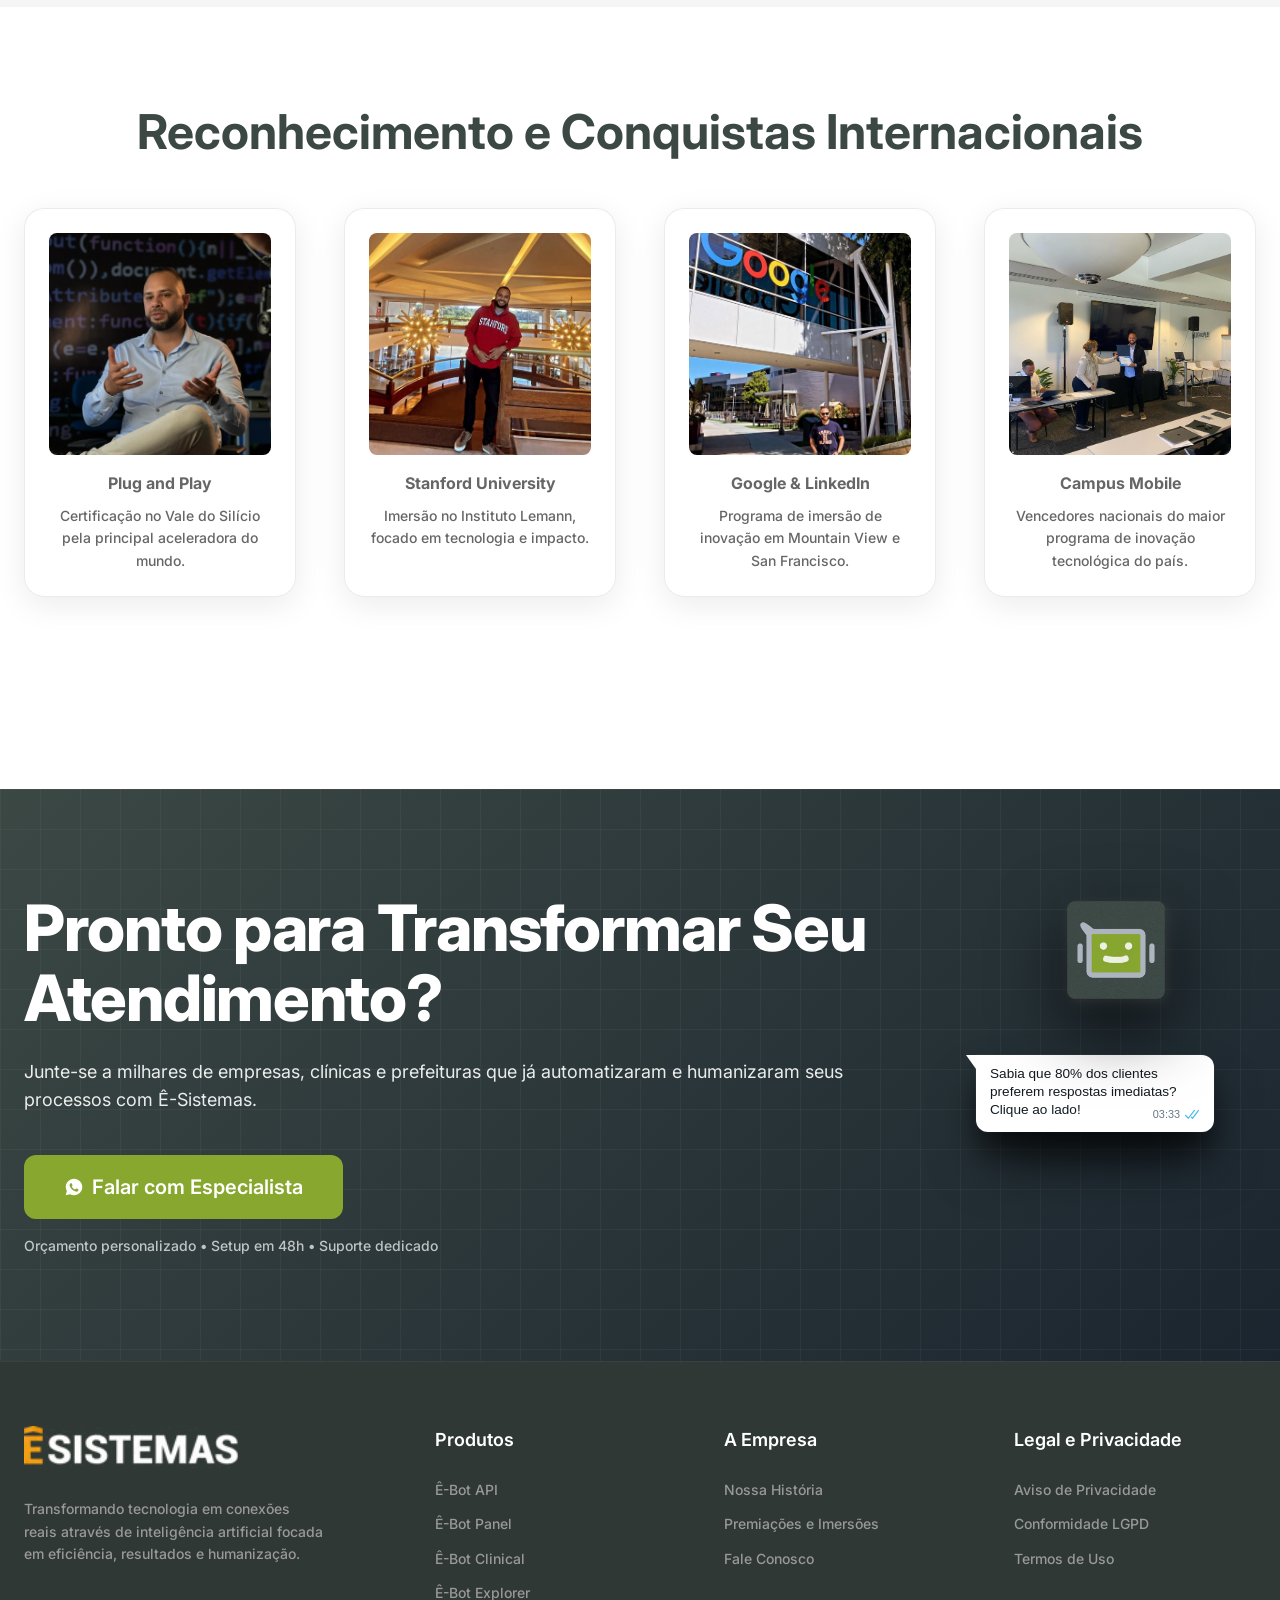
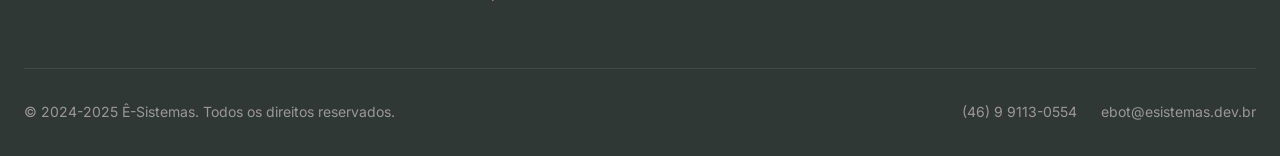
==== commit 74ed3057: "Alterações chat bot, home e produtos" ====
--- a/index.html
+++ b/index.html
@@ -663,6 +663,221 @@
   }
   </style>
   
+
+  <style>
+/* NOTEBOOK MOCKUP */
+.laptop-container {
+  display: flex;
+  justify-content: center;
+  padding: 20px;
+}
+
+.laptop {
+  width: 100%;
+  max-width: 900px;
+  cursor: pointer;
+  transition: transform 0.3s ease;
+}
+
+.laptop-screen {
+  background: linear-gradient(180deg, #2a2a2a 0%, #1a1a1a 100%);
+  border-radius: 12px 12px 0 0;
+  padding: 10px;
+  position: relative;
+}
+
+.laptop-screen::before {
+  content: '';
+  position: absolute;
+  top: 4px;
+  left: 50%;
+  transform: translateX(-50%);
+  width: 8px;
+  height: 8px;
+  background: #0a0a0a;
+  border-radius: 50%;
+  z-index: 10;
+}
+
+.laptop-screen-inner {
+  background: #000;
+  border-radius: 4px;
+  overflow: hidden;
+  aspect-ratio: 16/10;
+  position: relative;
+  display: flex;
+  align-items: center;
+  justify-content: center;
+}
+
+.laptop-screen video {
+  height: 100%;
+  width: auto;
+  object-fit: contain;
+}
+
+.laptop-screen::after {
+  content: '';
+  position: absolute;
+  inset: 0;
+  background: linear-gradient(135deg, rgba(255,255,255,0.06) 0%, transparent 50%);
+  pointer-events: none;
+  border-radius: 4px;
+}
+
+.laptop-play-btn {
+  position: absolute;
+  top: 50%;
+  left: 50%;
+  transform: translate(-50%, -50%);
+  width: 60px;
+  height: 60px;
+  background: rgba(136, 167, 47, 0.9);
+  border-radius: 50%;
+  display: flex;
+  align-items: center;
+  justify-content: center;
+  cursor: pointer;
+  animation: pulse-play 2s infinite;
+  transition: all 0.3s ease;
+}
+
+.laptop-play-btn:hover {
+  transform: translate(-50%, -50%) scale(1.15);
+  background: rgba(136, 167, 47, 1);
+}
+
+.laptop-play-btn svg {
+  fill: white;
+  margin-left: 3px;
+}
+
+@keyframes pulse-play {
+  0% { box-shadow: 0 0 0 0 rgba(136, 167, 47, 0.6); }
+  70% { box-shadow: 0 0 0 25px rgba(136, 167, 47, 0); }
+  100% { box-shadow: 0 0 0 0 rgba(136, 167, 47, 0); }
+}
+
+.laptop-keyboard {
+  background: linear-gradient(180deg, #d4d7dc 0%, #b8bcbf 50%, #a8acb0 100%);
+  height: 32px;
+  border-radius: 0 0 8px 8px;
+  position: relative;
+  box-shadow: inset 0 2px 4px rgba(255,255,255,0.5), inset 0 -2px 4px rgba(0,0,0,0.1), 0 4px 8px rgba(0,0,0,0.2);
+}
+
+.laptop-keyboard::before {
+  content: '';
+  position: absolute;
+  top: 6px;
+  left: 12%;
+  right: 12%;
+  height: 3px;
+  background: repeating-linear-gradient(90deg, rgba(0,0,0,0.08) 0px, rgba(0,0,0,0.08) 12px, transparent 12px, transparent 16px);
+  border-radius: 2px;
+}
+
+.laptop-trackpad {
+  position: absolute;
+  bottom: 4px;
+  left: 50%;
+  transform: translateX(-50%);
+  width: 20%;
+  height: 10px;
+  background: rgba(0,0,0,0.06);
+  border-radius: 3px;
+  border: 1px solid rgba(0,0,0,0.08);
+}
+
+.laptop-base {
+  width: 108%;
+  height: 12px;
+  background: #888;
+  margin-left: -4%;
+  border-radius: 0 0 10px 10px;
+  box-shadow: 0 4px 12px rgba(0,0,0,0.3);
+}
+
+/* VIDEO MODAL - Same style as iPhone modal */
+.video-modal-overlay {
+  position: fixed;
+  top: 0;
+  left: 0;
+  width: 100%;
+  height: 100%;
+  background: rgba(0, 0, 0, 0.8);
+  backdrop-filter: blur(15px);
+  -webkit-backdrop-filter: blur(15px);
+  z-index: 100005;
+  display: flex;
+  align-items: center;
+  justify-content: center;
+  opacity: 0;
+  visibility: hidden;
+  transition: all 0.4s cubic-bezier(0.4, 0, 0.2, 1);
+}
+
+.video-modal-overlay.active {
+  opacity: 1;
+  visibility: visible;
+}
+
+.modal-laptop {
+  height: 85vh;
+  width: calc(85vh * 16 / 10);
+  max-width: 95vw;
+  transform: scale(0.85) translateY(30px);
+  transition: transform 0.5s cubic-bezier(0.175, 0.885, 0.32, 1.275);
+  cursor: default;
+}
+
+.video-modal-overlay.active .modal-laptop {
+  transform: scale(1) translateY(0);
+}
+
+.video-modal-close {
+  position: fixed;
+  top: 30px;
+  right: 40px;
+  background: rgba(255,255,255,0.1);
+  border: 1px solid rgba(255,255,255,0.2);
+  color: white;
+  font-size: 2rem;
+  width: 50px;
+  height: 50px;
+  border-radius: 50%;
+  cursor: pointer;
+  z-index: 100001;
+  display: flex;
+  align-items: center;
+  justify-content: center;
+  transition: all 0.2s;
+}
+
+.video-modal-close:hover {
+  background: rgba(136, 167, 47, 0.9);
+  transform: scale(1.1);
+}
+
+.modal-laptop video {
+  pointer-events: auto;
+  width: 100%;
+  height: 100%;
+  object-fit: contain;
+}
+
+/* Responsive for Notebook + AntesDepois */
+@media (max-width: 768px) {
+  .laptop-container {
+    width: 100%;
+    max-width: 100%;
+  }
+  .laptop {
+    max-width: 100%;
+  }
+}
+  </style>
+
 </head>
 <body>
 
@@ -671,7 +886,7 @@
     <div class="container header-inner">
       
       <div class="logo">
-        <a href="index.html" style="display: flex; align-items: center; gap: 0.5rem; font-weight: 800; font-size: 1.75rem;">
+        <a href="index.html" style="display: flex; align-items: center; gap: 0.5rem; font-weight: 800; font-size: 1.75rem; font-family: 'Cocogoose Pro Bold', sans-serif;">
           <img src="assets/images/ebot_icon.avif" alt="ebot Logo" style="height: 48px; width: auto; object-fit: contain;">
           <span><span style="color: #88a72f;">ê</span><span style="color: #adb4be;">bot</span></span>
         </a>
@@ -972,20 +1187,38 @@
             <span style="font-size: 10px; font-style: italic; color: #999;">Fonte: Forrester Research 2024</span>
           </div>
 
-          <div class="glass-card text-center reveal stagger-4">
-            <div class="donut-chart" style="--angle: 270deg;">
-              <div class="donut-inner"></div>
-              <div class="donut-text"><span class="counter-value" data-end="75" data-suffix="%">0</span></div>
-            </div>
-            <p class="text-small" style="margin-bottom: 0.5rem;">Consideram IA essencial para o futuro</p>
+          <div class="glass-card text-center reveal stagger-4" style="position: relative; overflow: hidden;">
+            <div class="gauge-glow" style="position: absolute; top: -30%; left: 50%; transform: translateX(-50%); width: 200px; height: 200px; background: radial-gradient(circle, rgba(135,166,48,0.15) 0%, transparent 70%); pointer-events: none; z-index: 0;"></div>
+            <div class="gauge-chart-wrapper" style="position:relative;width:140px;height:80px;margin:0 auto 1rem;">
+              <svg viewBox="0 0 140 80" width="140" height="80" style="overflow:visible;">
+                <defs>
+                  <linearGradient id="gaugeGrad2" x1="0%" y1="0%" x2="100%" y2="0%">
+                    <stop offset="0%" stop-color="#2ecc71"/>
+                    <stop offset="50%" stop-color="#f39c12"/>
+                    <stop offset="100%" stop-color="#e74c3c"/>
+                  </linearGradient>
+                  <filter id="gaugeShadow" x="-50%" y="-50%" width="200%" height="200%">
+                    <feDropShadow dx="0" dy="2" stdDeviation="3" flood-color="rgba(135,166,48,0.4)"/>
+                  </filter>
+                </defs>
+                <path d="M 14 70 A 56 56 0 0 1 126 70" fill="none" stroke="#e8ecf0" stroke-width="12" stroke-linecap="round"/>
+                <path class="gauge-arc" data-percent="75" d="M 14 70 A 56 56 0 0 1 126 70" fill="none" stroke="url(#gaugeGrad2)" stroke-width="12" stroke-linecap="round" stroke-dasharray="176" stroke-dashoffset="176" style="transition: stroke-dashoffset 2s cubic-bezier(0.4,0,0.2,1); filter: url(#gaugeShadow);" />
+              </svg>
+              <div style="position:absolute;bottom:0;left:50%;transform:translateX(-50%);font-size:1.8rem;font-weight:900;background:linear-gradient(135deg,#2ecc71,#87a630);-webkit-background-clip:text;-webkit-text-fill-color:transparent;line-height:1;">
+                <span class="counter-value" data-end="75" data-suffix="%">0</span>
+              </div>
+            </div>
+            <p class="text-small" style="margin-bottom: 0.5rem; font-weight: 600; color: #3d4945;">Consideram IA essencial</p>
             <span style="font-size: 10px; font-style: italic; color: #999;">Fonte: PwC Digital Trends 2024</span>
           </div>
         </div>
 
-        <!-- Antes / Depois -->
-        <div class="glass-panel reveal" style="border-radius: var(--radius-lg); overflow: hidden;">
-          <div class="grid grid-2" style="gap: 0;">
-            <div style="padding: 3rem; background: rgba(0,0,0,0.02);">
+        <!-- Notebook + AntesDepois -->
+        <div class="reveal" style="display: flex; flex-wrap: wrap; gap: 2rem; align-items: flex-start; justify-content: center; margin-bottom: 5rem; width: 100%;">
+          
+          <!-- Antes / Depois - Column on left -->
+          <div style="display: flex; flex-direction: column; gap: 1rem; min-width: 320px; flex: 1; max-width: 500px;">
+            <div class="glass-panel" style="border-radius: var(--radius-lg); padding: 2.5rem; background: rgba(0,0,0,0.02);">
               <h3 class="h3" style="color: var(--text-body); margin-bottom: 1.5rem;">Antes da Ê-Bot</h3>
               <ul class="checklist checklist-negative" style="opacity: 0.7;">
                 <li>Tempo de resposta: 15+ minutos</li>
@@ -994,14 +1227,30 @@
                 <li>Satisfação do cliente: 65%</li>
               </ul>
             </div>
-            <div style="padding: 3rem; background: var(--primary-light);">
+            <div class="glass-panel" style="border-radius: var(--radius-lg); padding: 2.5rem; background: var(--primary-light);">
               <h3 class="h3 text-primary" style="margin-bottom: 1.5rem;">Depois da Ê-Bot</h3>
               <ul class="checklist">
-                <li>Tempo de resposta: &lt; 1 minutos</li>
+                <li>Tempo de resposta: &lt; 1 minuto</li>
                 <li>Taxa de conversão: 34%</li>
                 <li>Custo por atendimento: -80%</li>
                 <li>Satisfação do cliente: 98%</li>
               </ul>
+            </div>
+          </div>
+
+          <!-- Notebook on right -->
+          <div class="laptop-container" style="flex: 1; min-width: 350px; max-width: 900px;">
+            <div class="laptop" id="laptop-video" style="max-width: 100%; width: 100%;">
+              <div class="laptop-screen">
+                <div class="laptop-screen-inner">
+                  <video src="assets/videos/video_ebot.mp4" autoplay loop muted playsinline id="laptop-video-preview"></video>
+                  <div class="laptop-play-btn">
+                    <svg width="24" height="24" viewBox="0 0 24 24"><path d="M8 5v14l11-7z"/></svg>
+                  </div>
+                </div>
+              </div>
+              <div class="laptop-keyboard"></div>
+              <div class="laptop-base"></div>
             </div>
           </div>
         </div>
@@ -1882,5 +2131,60 @@
   });
 </script>
 
+
+  <!-- LAPTOP VIDEO MODAL -->
+  <div class="video-modal-overlay" id="laptopVideoModal">
+    <button class="video-modal-close" id="closeLaptopModal">&times;</button>
+    <div class="laptop modal-laptop">
+      <div class="laptop-screen" style="border-radius: 12px; padding: 12px;">
+        <div class="laptop-screen-inner" style="border-radius: 6px;">
+          <video src="assets/videos/video_ebot.mp4" loop playsinline controls id="laptopModalVideoPlayer"></video>
+        </div>
+      </div>
+      <div class="laptop-keyboard">
+        <div class="laptop-trackpad"></div>
+      </div>
+      <div class="laptop-base"></div>
+    </div>
+  </div>
+
+  <script>
+    document.addEventListener("DOMContentLoaded", () => {
+      const laptop = document.getElementById("laptop-video");
+      const modal = document.getElementById("laptopVideoModal");
+      const closeBtn = document.getElementById("closeLaptopModal");
+      const videoPlayer = document.getElementById("laptopModalVideoPlayer");
+
+      if (laptop && modal && closeBtn && videoPlayer) {
+        laptop.addEventListener("click", () => {
+          modal.classList.add("active");
+          videoPlayer.play();
+        });
+
+        closeBtn.addEventListener("click", () => {
+          modal.classList.remove("active");
+          videoPlayer.pause();
+          videoPlayer.currentTime = 0;
+        });
+
+        modal.addEventListener("click", (e) => {
+          if (e.target === modal) {
+            modal.classList.remove("active");
+            videoPlayer.pause();
+            videoPlayer.currentTime = 0;
+          }
+        });
+
+        document.addEventListener("keydown", (e) => {
+          if (e.key === "Escape" && modal.classList.contains("active")) {
+            modal.classList.remove("active");
+            videoPlayer.pause();
+            videoPlayer.currentTime = 0;
+          }
+        });
+      }
+    });
+  </script>
+
 </body>
 </html>
--- a/css/ecosystem.css
+++ b/css/ecosystem.css
@@ -64,6 +64,7 @@
   .iphone-interactive {
     width: 360px;
     height: 780px;
+    max-width: none !important;
   }
 }
 
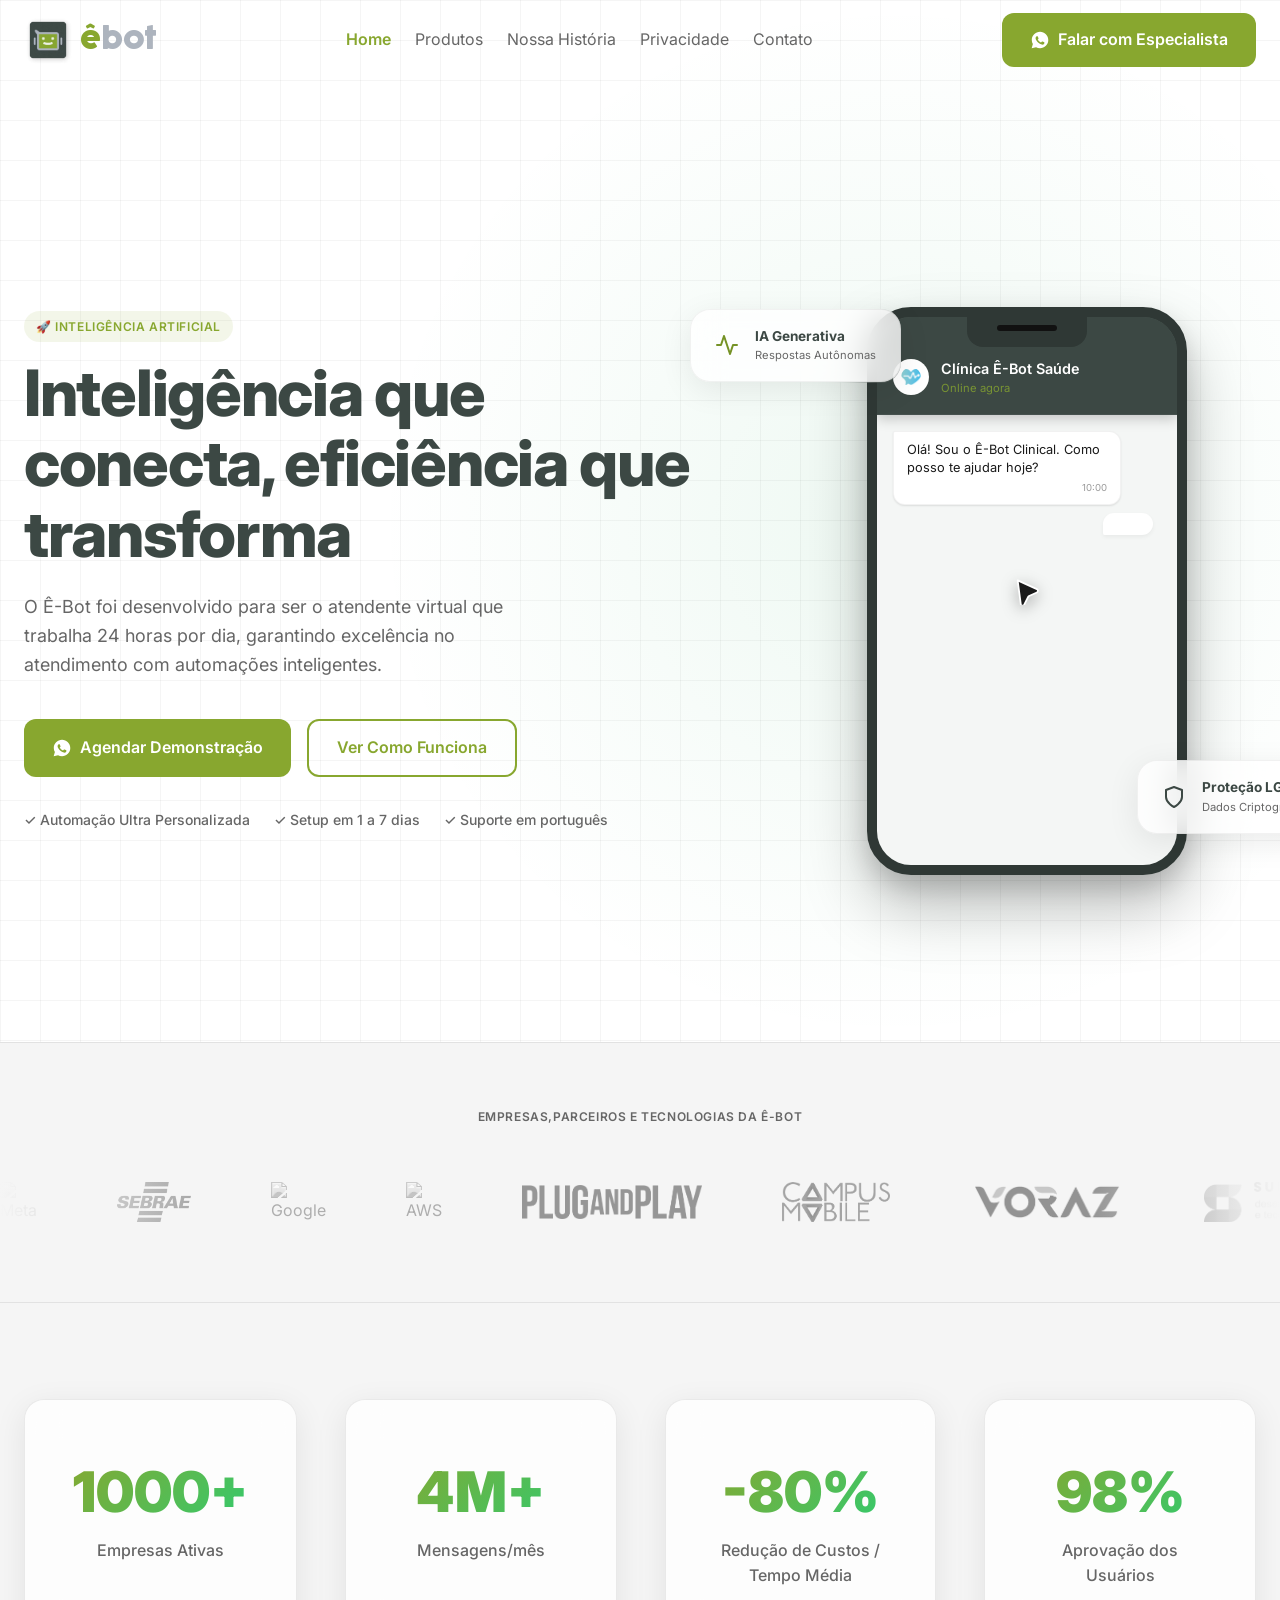
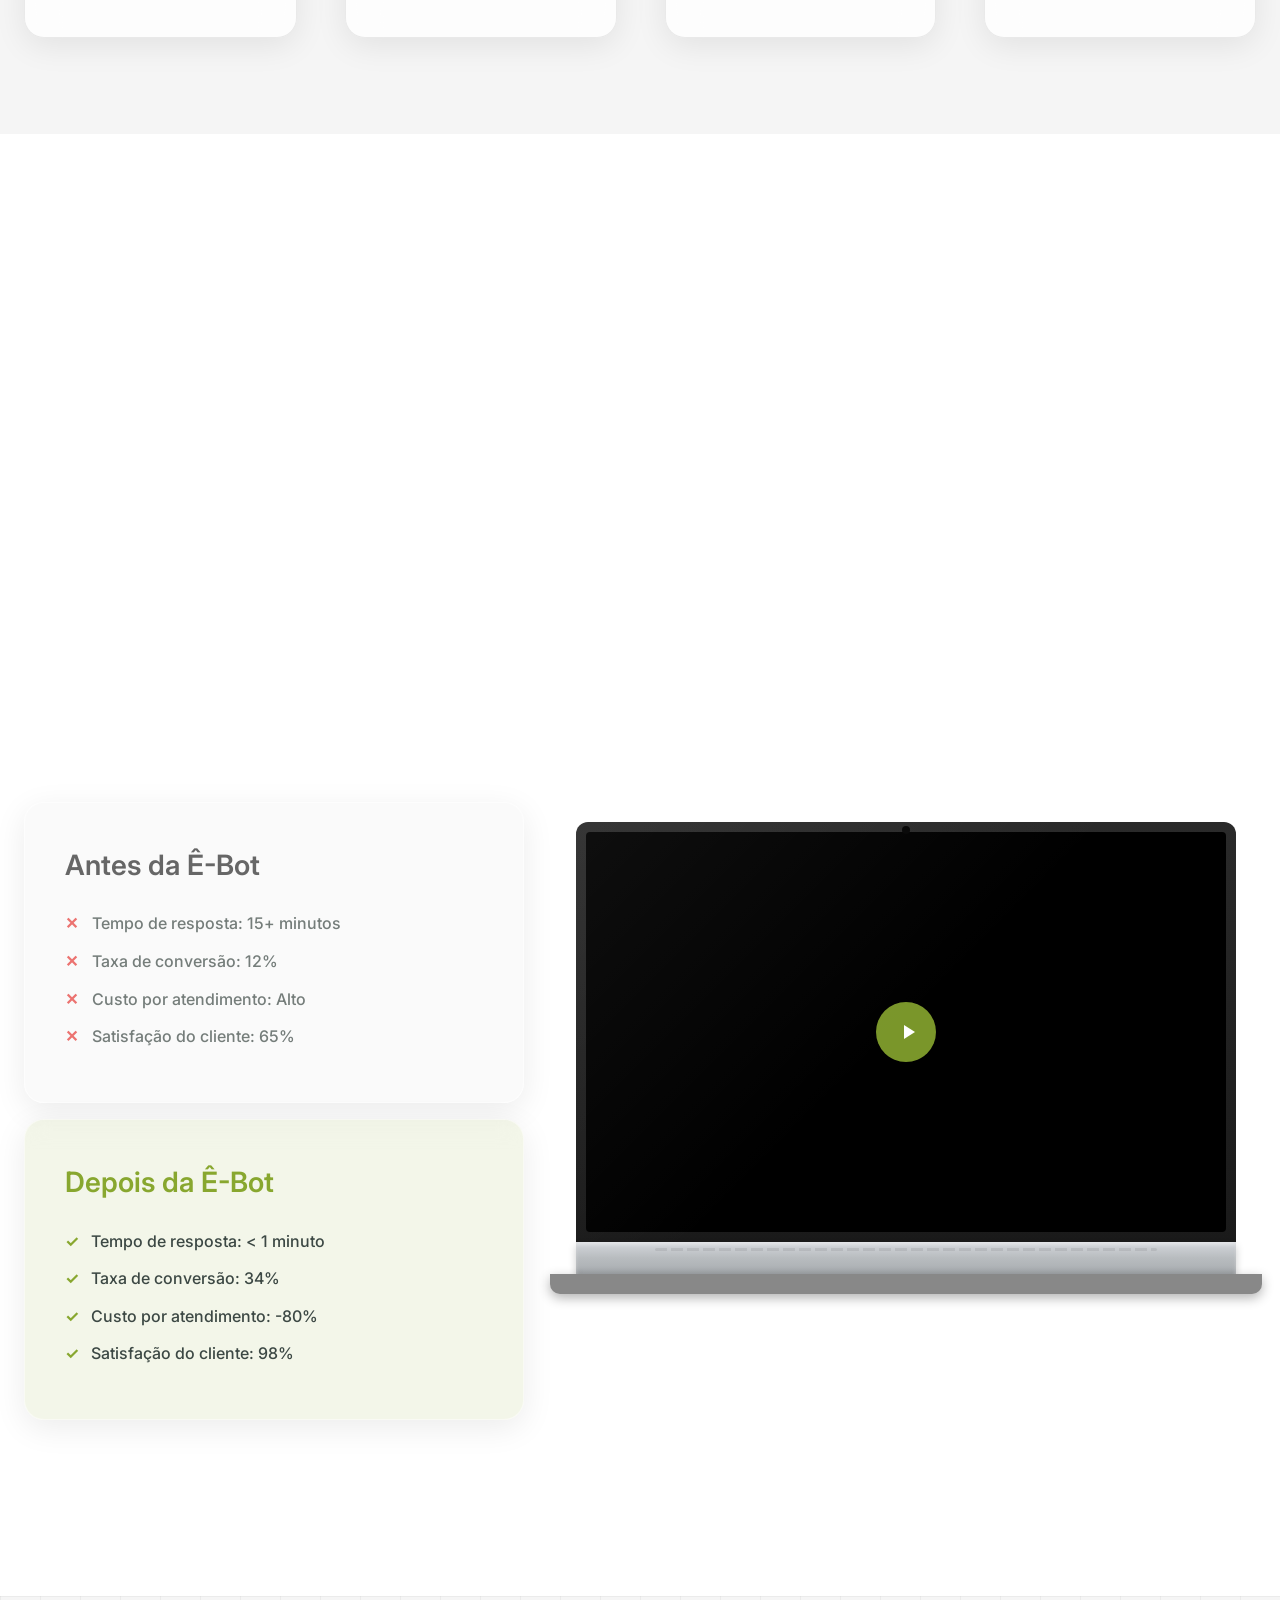
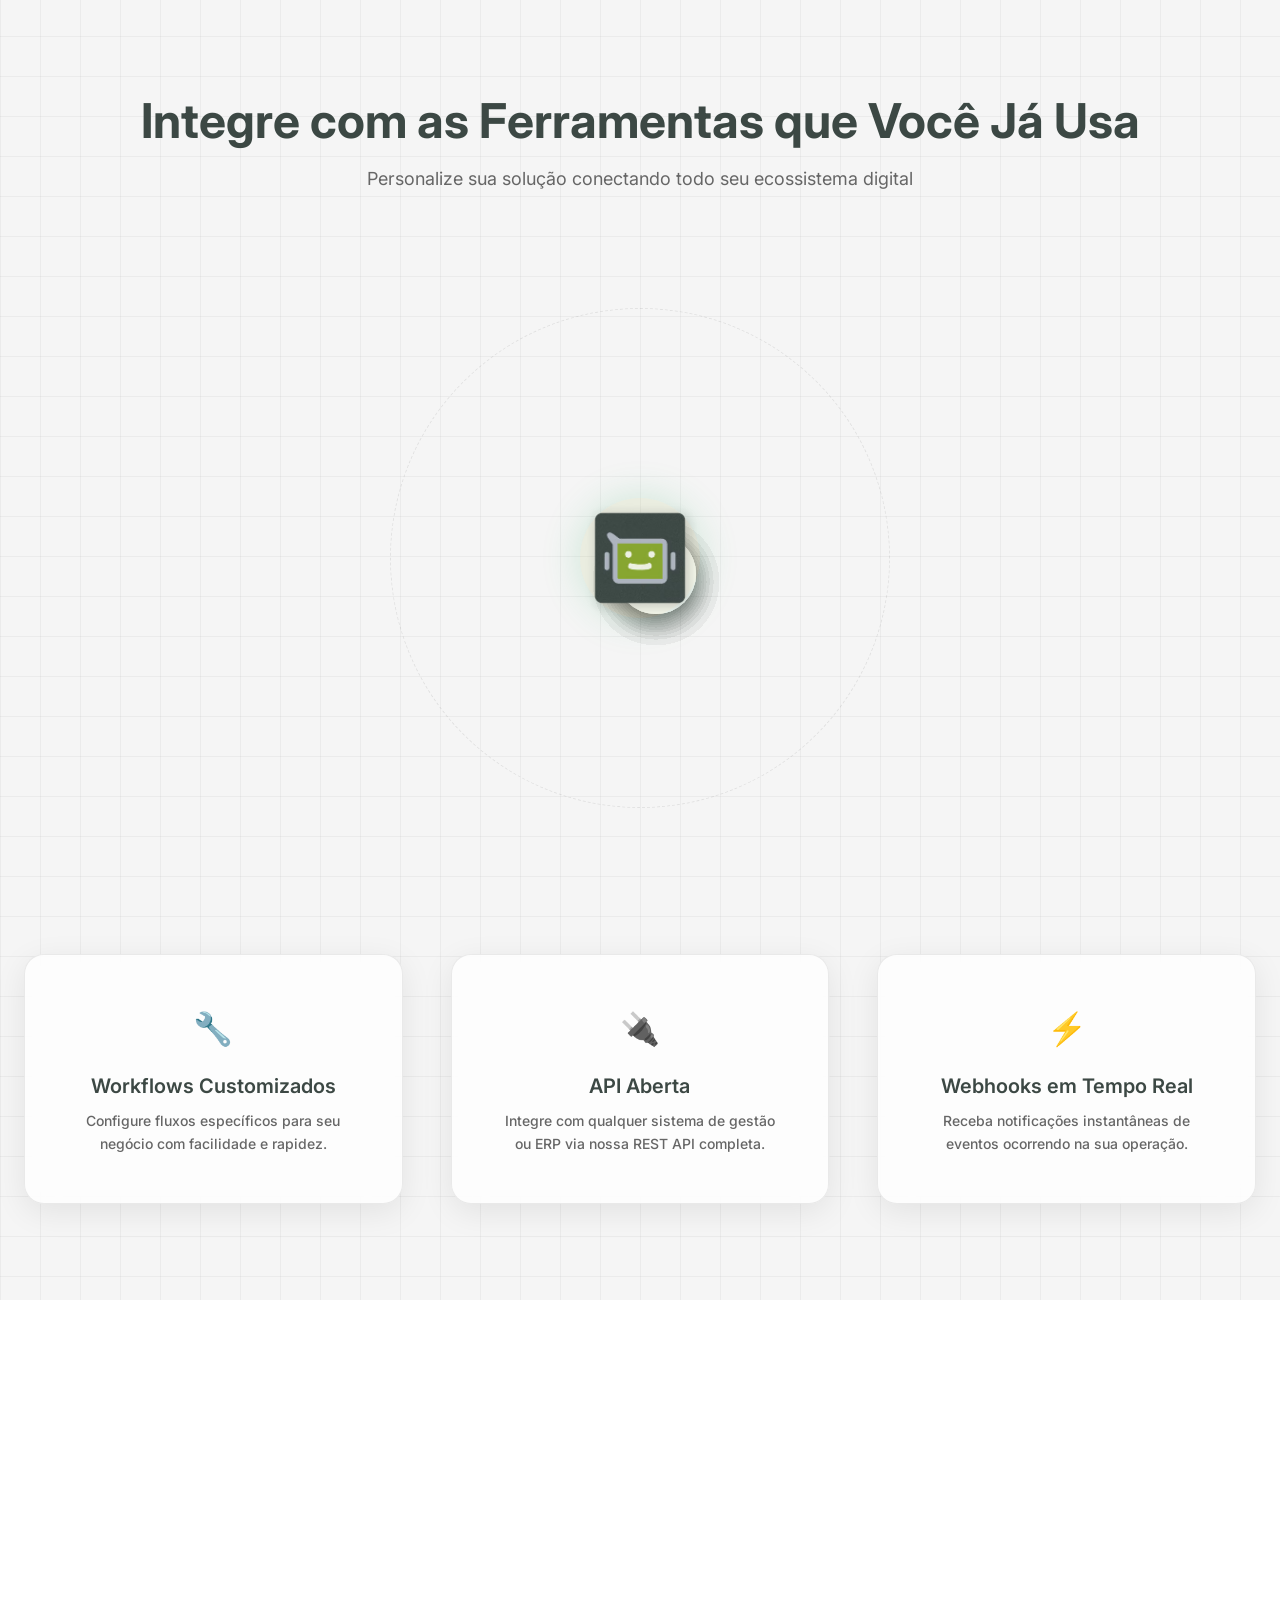
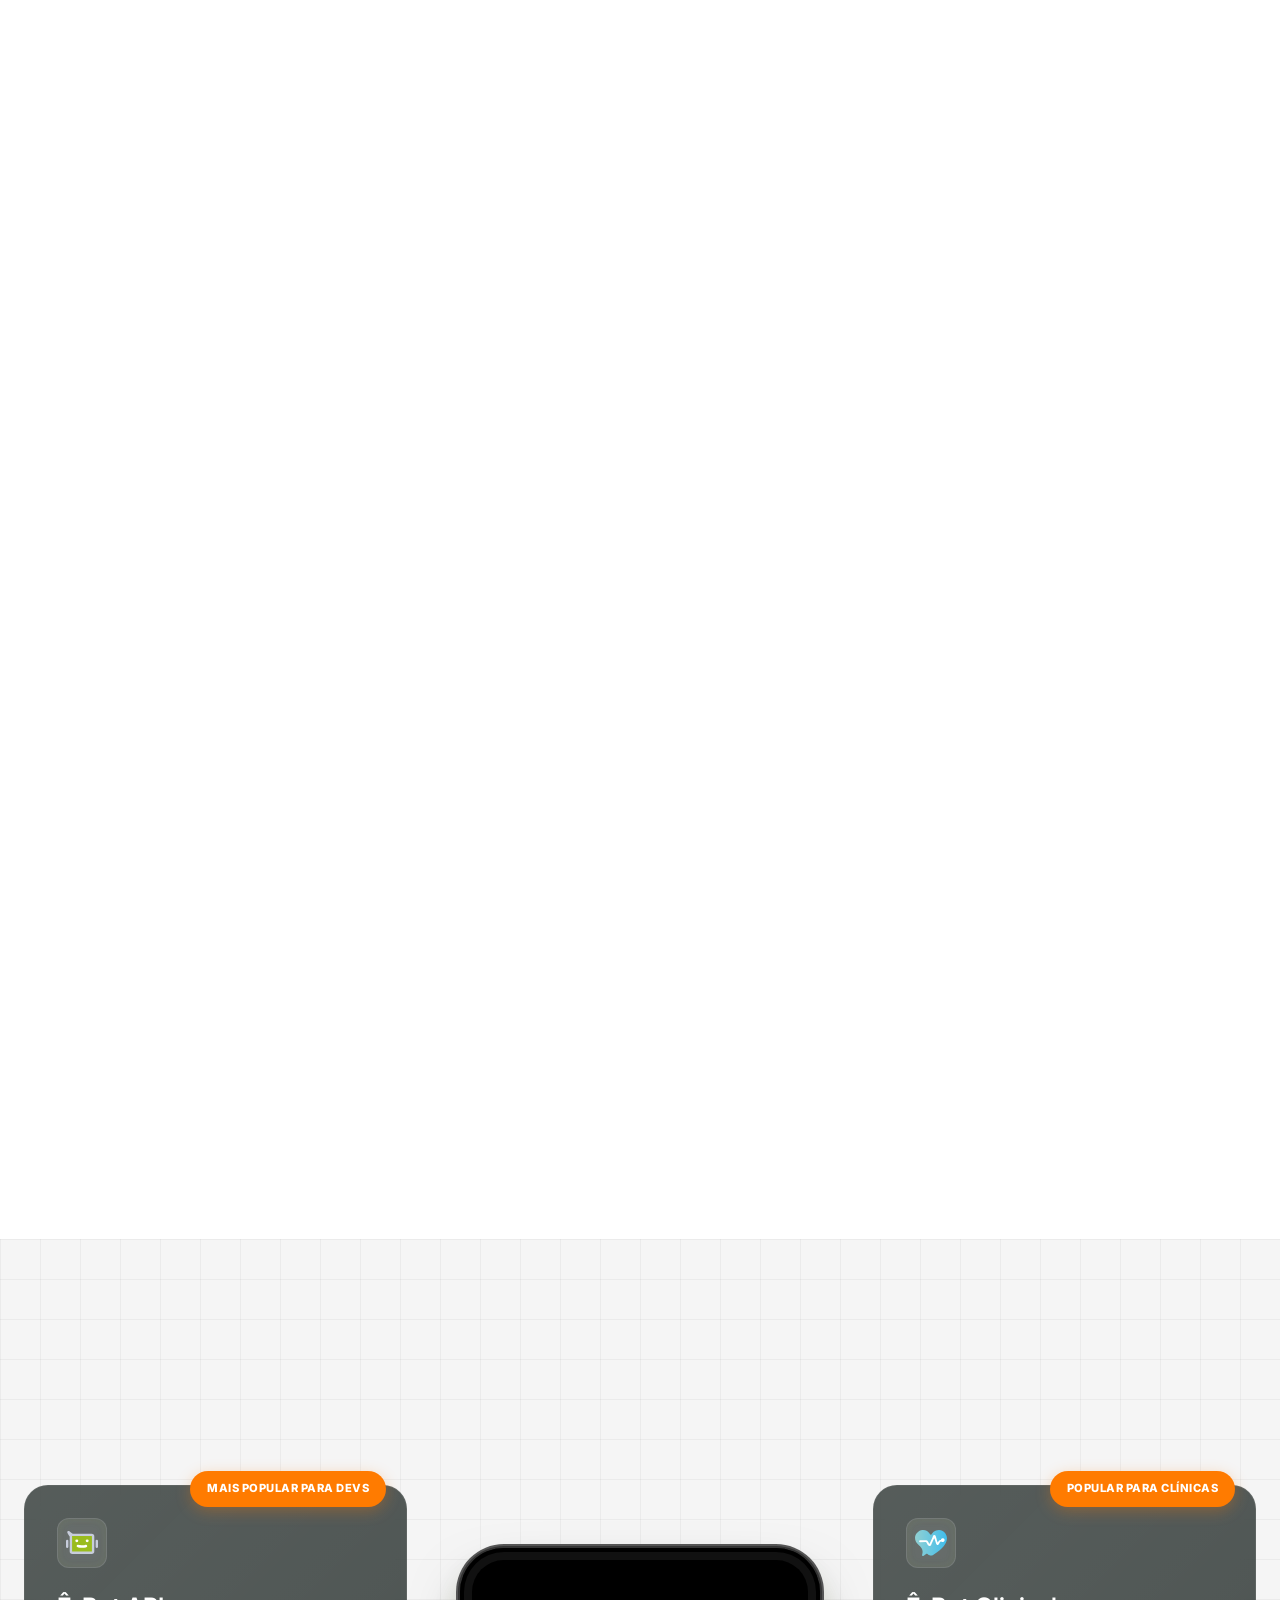
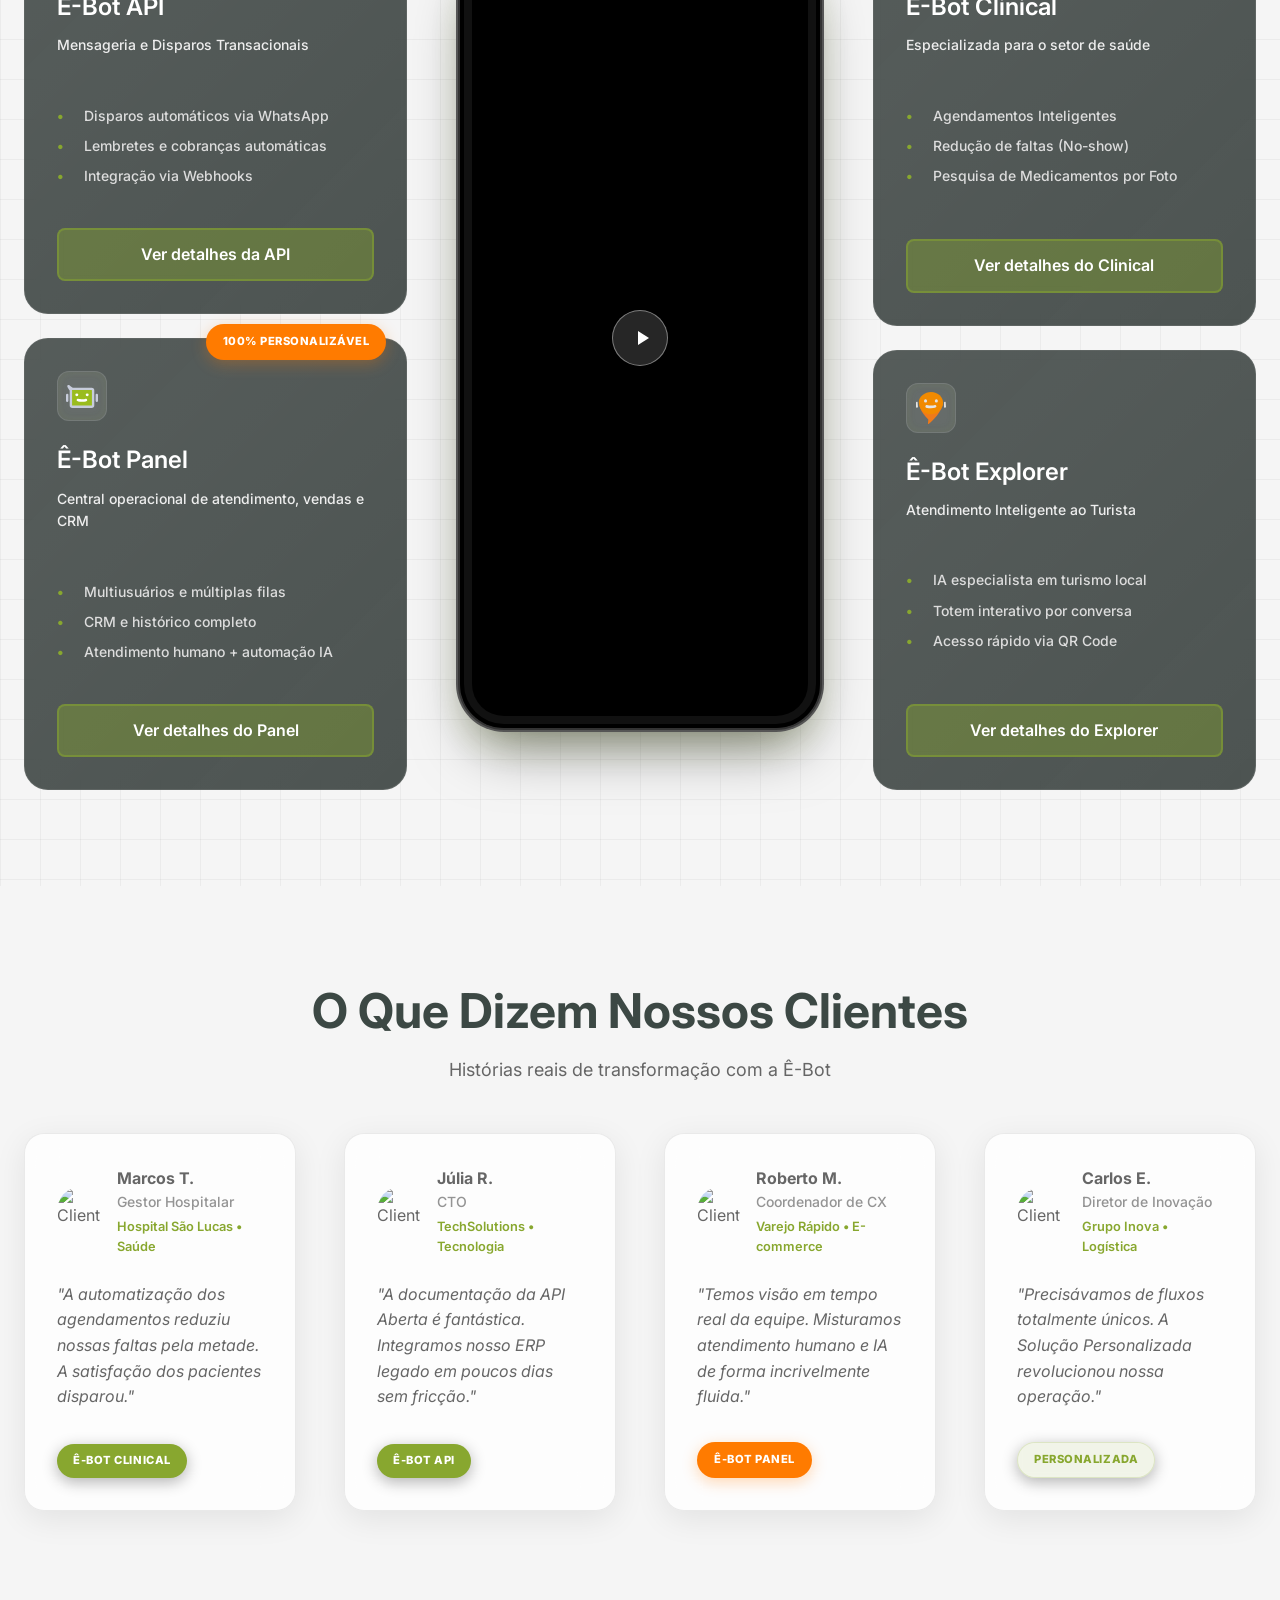
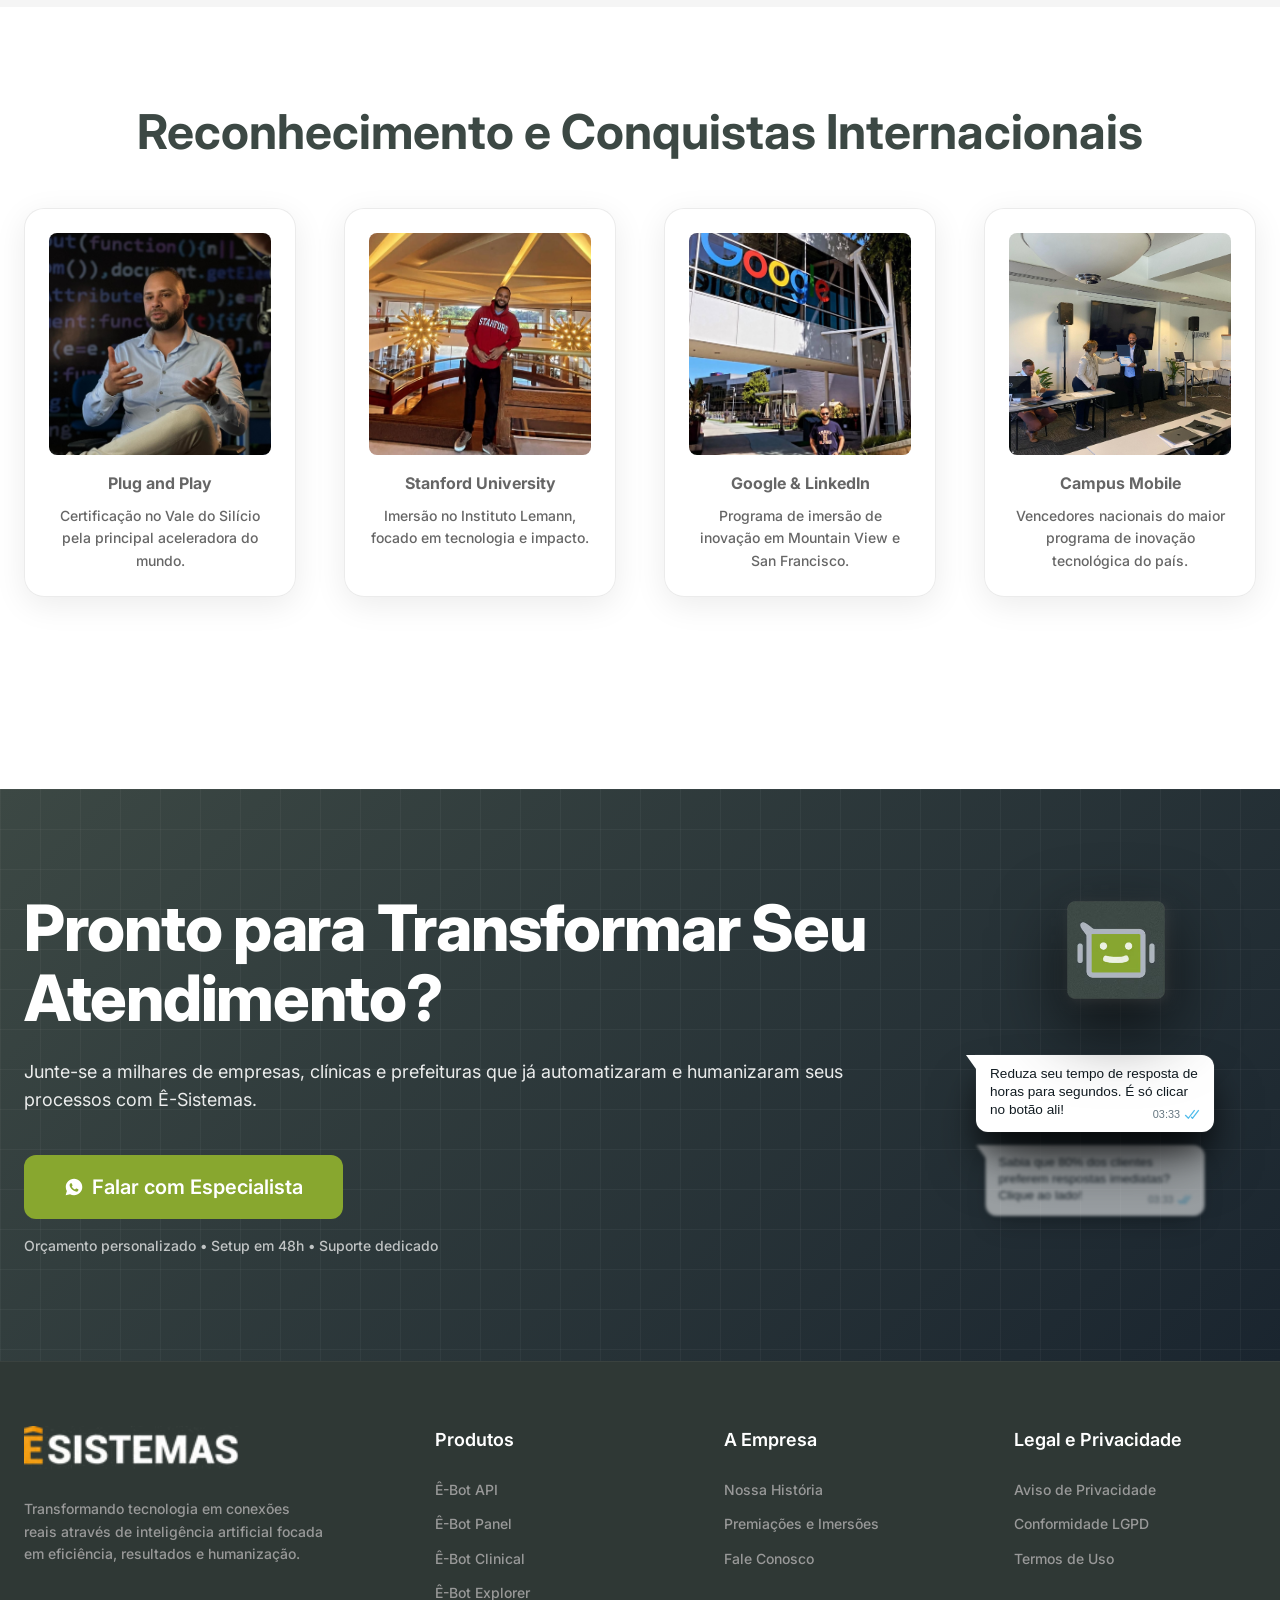
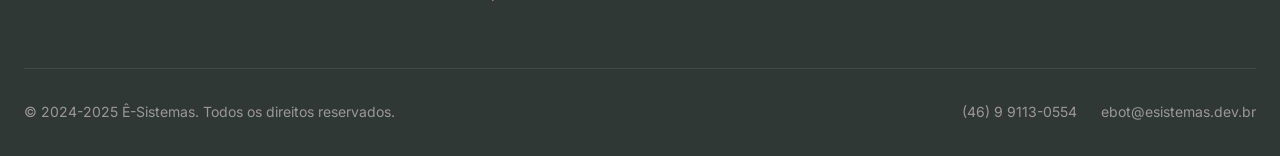
==== commit 77efa2a4: "Alterações css notebook video index.html" ====
--- a/index.html
+++ b/index.html
@@ -761,7 +761,6 @@
 .laptop-keyboard {
   background: linear-gradient(180deg, #d4d7dc 0%, #b8bcbf 50%, #a8acb0 100%);
   height: 32px;
-  border-radius: 0 0 8px 8px;
   position: relative;
   box-shadow: inset 0 2px 4px rgba(255,255,255,0.5), inset 0 -2px 4px rgba(0,0,0,0.1), 0 4px 8px rgba(0,0,0,0.2);
 }
@@ -791,7 +790,8 @@
 
 .laptop-base {
   width: 108%;
-  height: 12px;
+  height: 20px;
+  position: relative;
   background: #888;
   margin-left: -4%;
   border-radius: 0 0 10px 10px;
@@ -2136,7 +2136,7 @@
   <div class="video-modal-overlay" id="laptopVideoModal">
     <button class="video-modal-close" id="closeLaptopModal">&times;</button>
     <div class="laptop modal-laptop">
-      <div class="laptop-screen" style="border-radius: 12px; padding: 12px;">
+      <div class="laptop-screen" style="padding: 25px;">
         <div class="laptop-screen-inner" style="border-radius: 6px;">
           <video src="assets/videos/video_ebot.mp4" loop playsinline controls id="laptopModalVideoPlayer"></video>
         </div>
@@ -2144,7 +2144,7 @@
       <div class="laptop-keyboard">
         <div class="laptop-trackpad"></div>
       </div>
-      <div class="laptop-base"></div>
+      <div class="laptop-base" style="height: 25px;"></div>
     </div>
   </div>
 
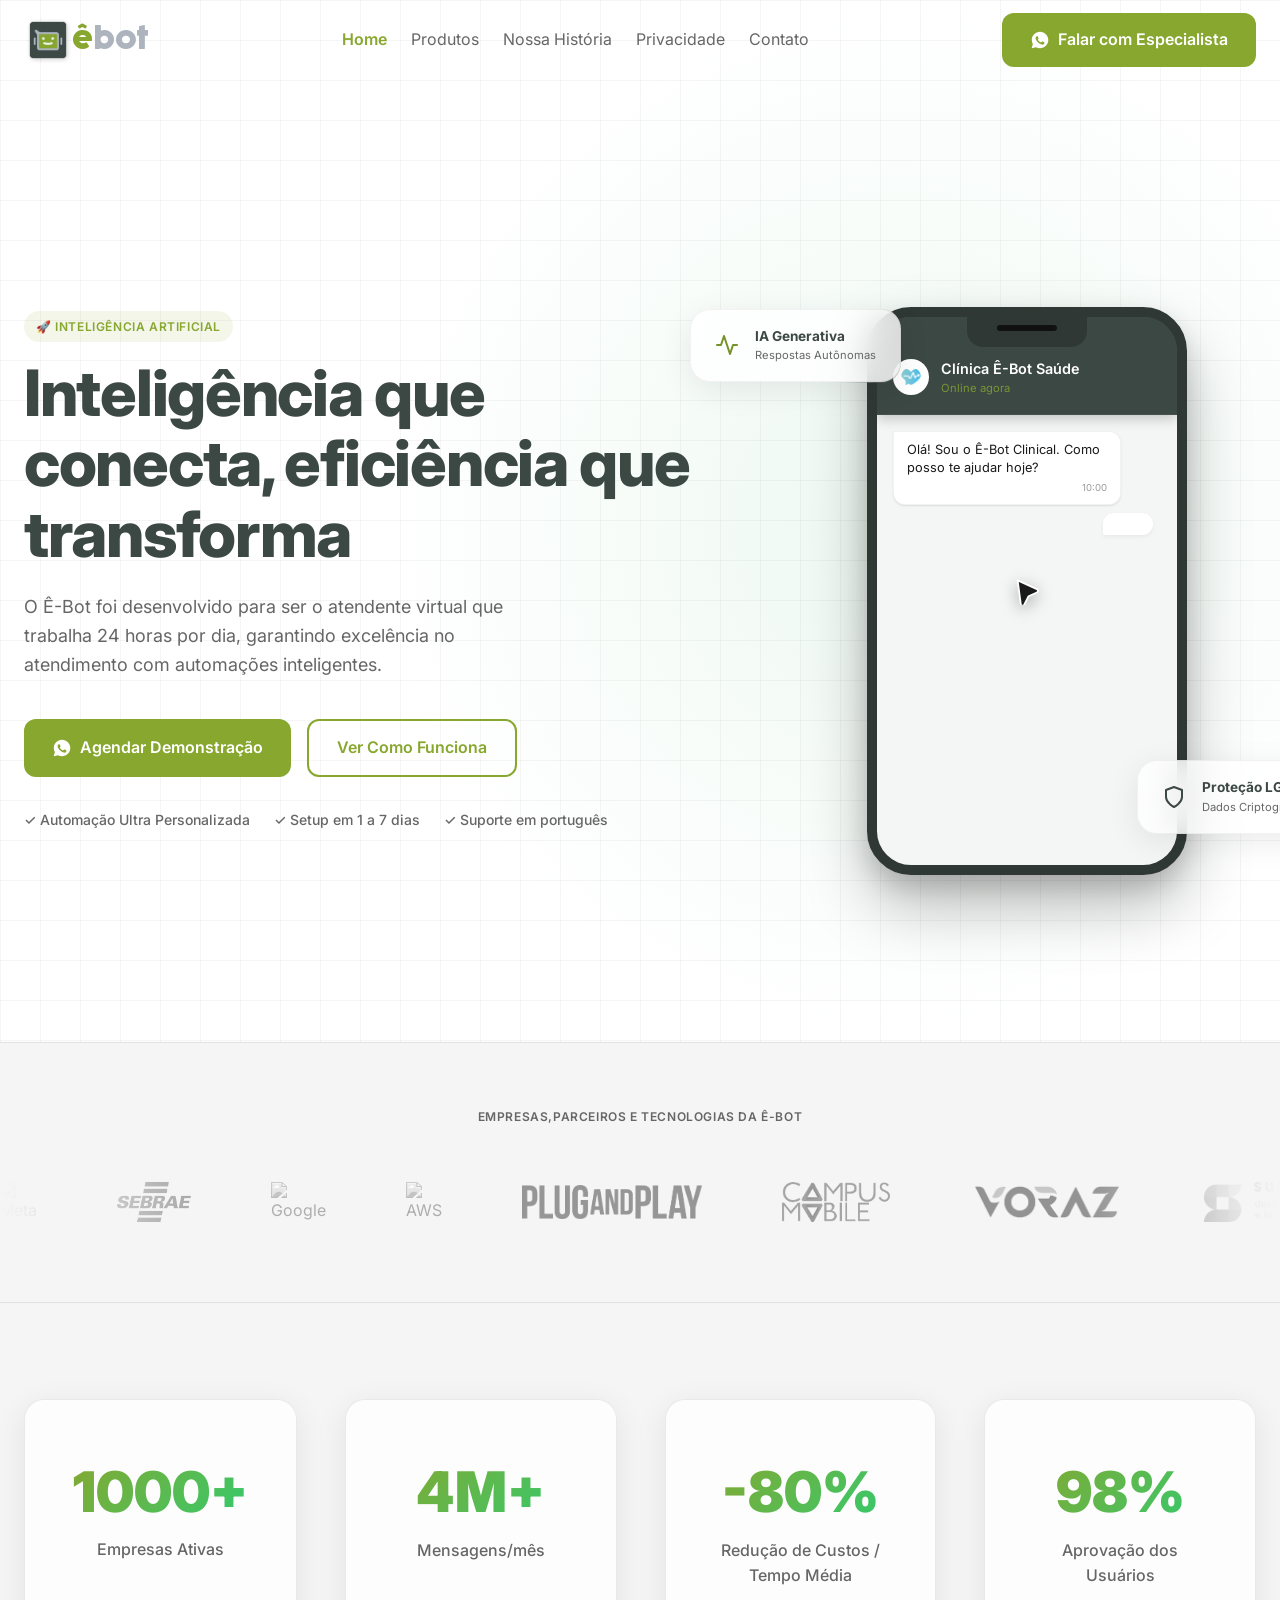
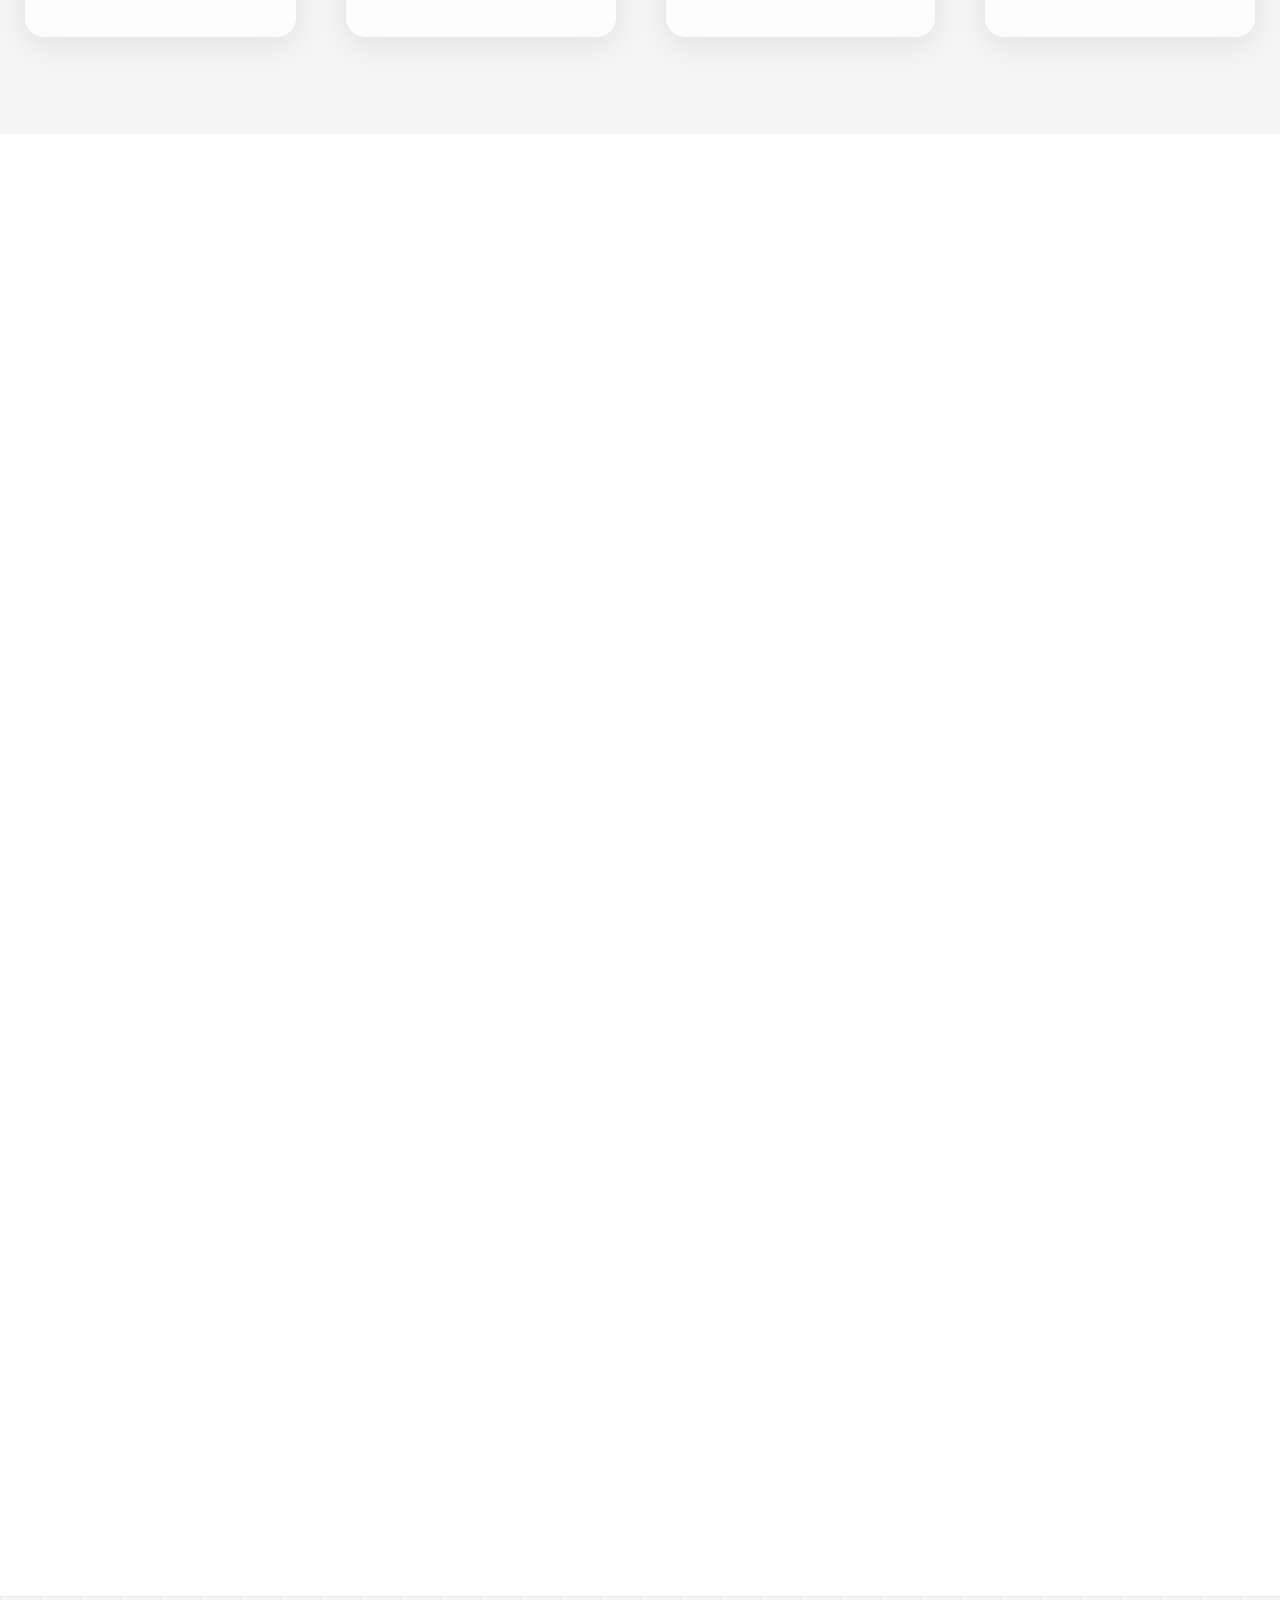
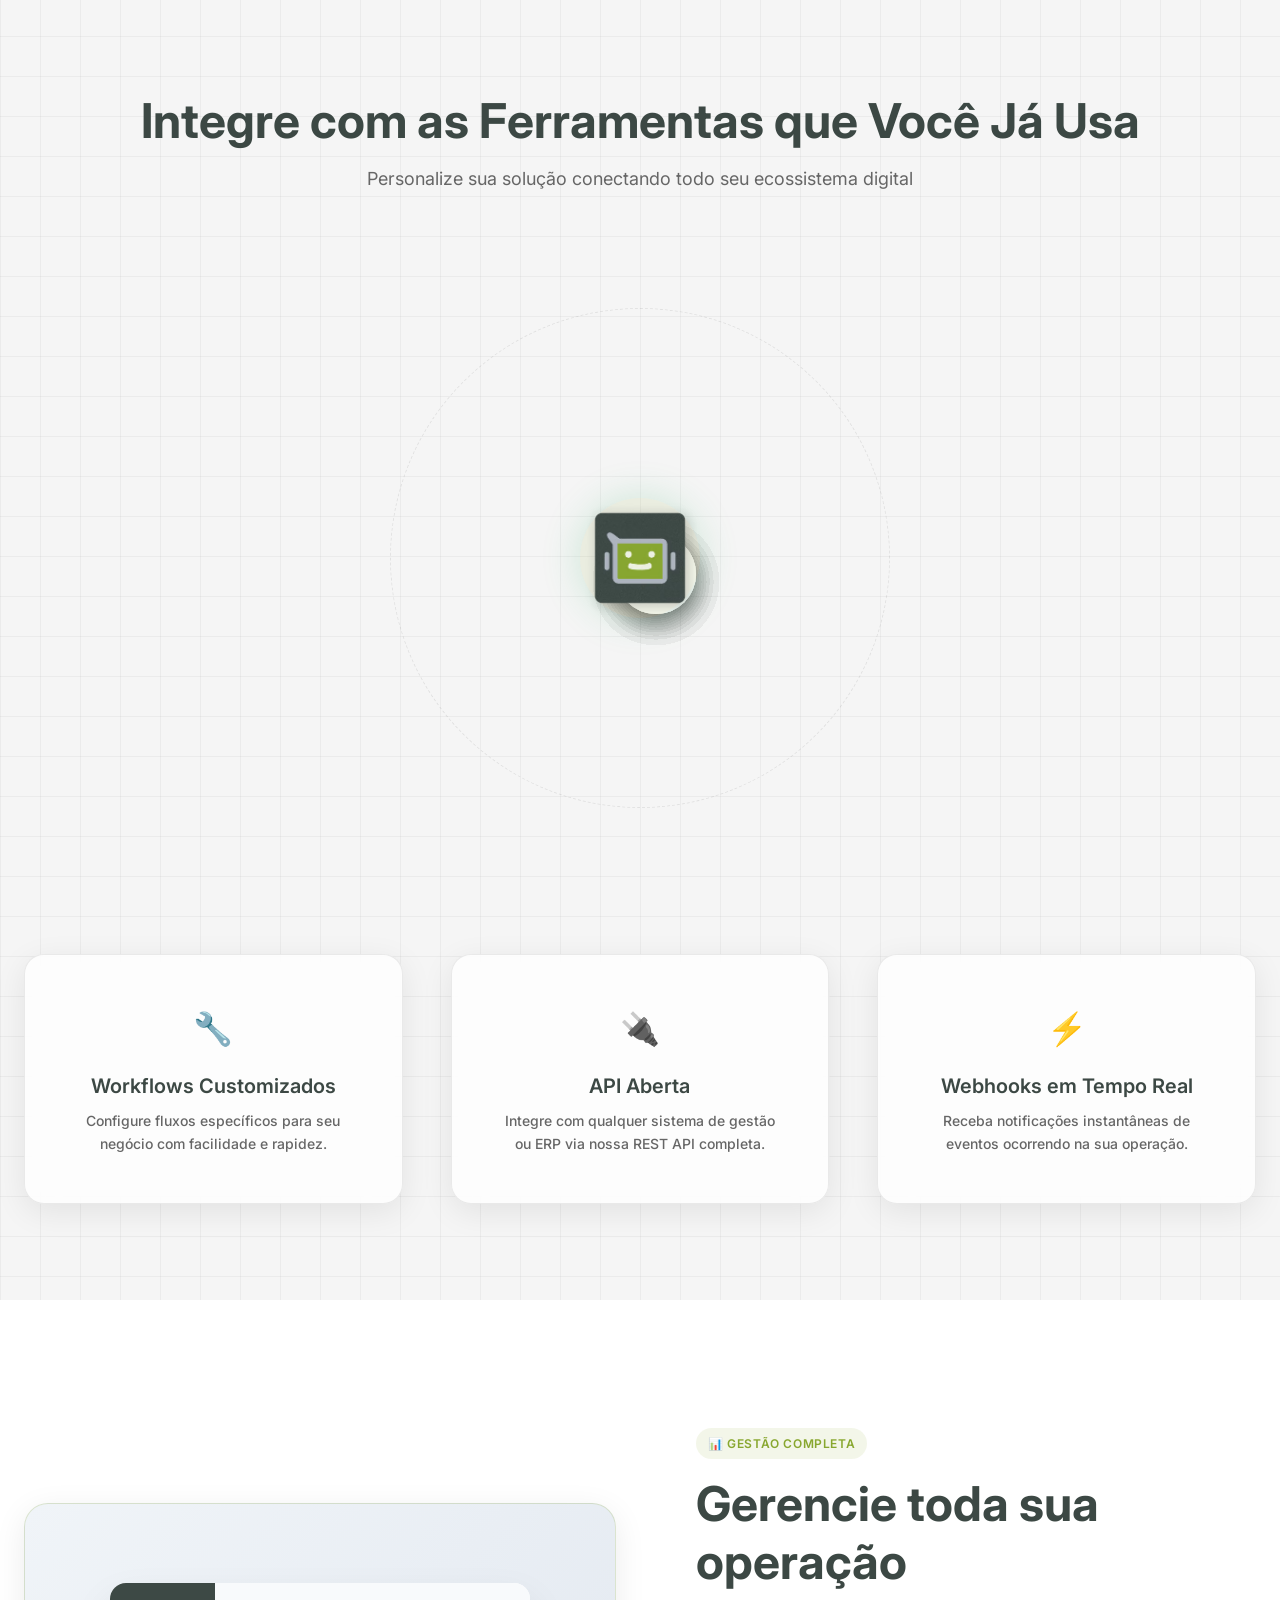
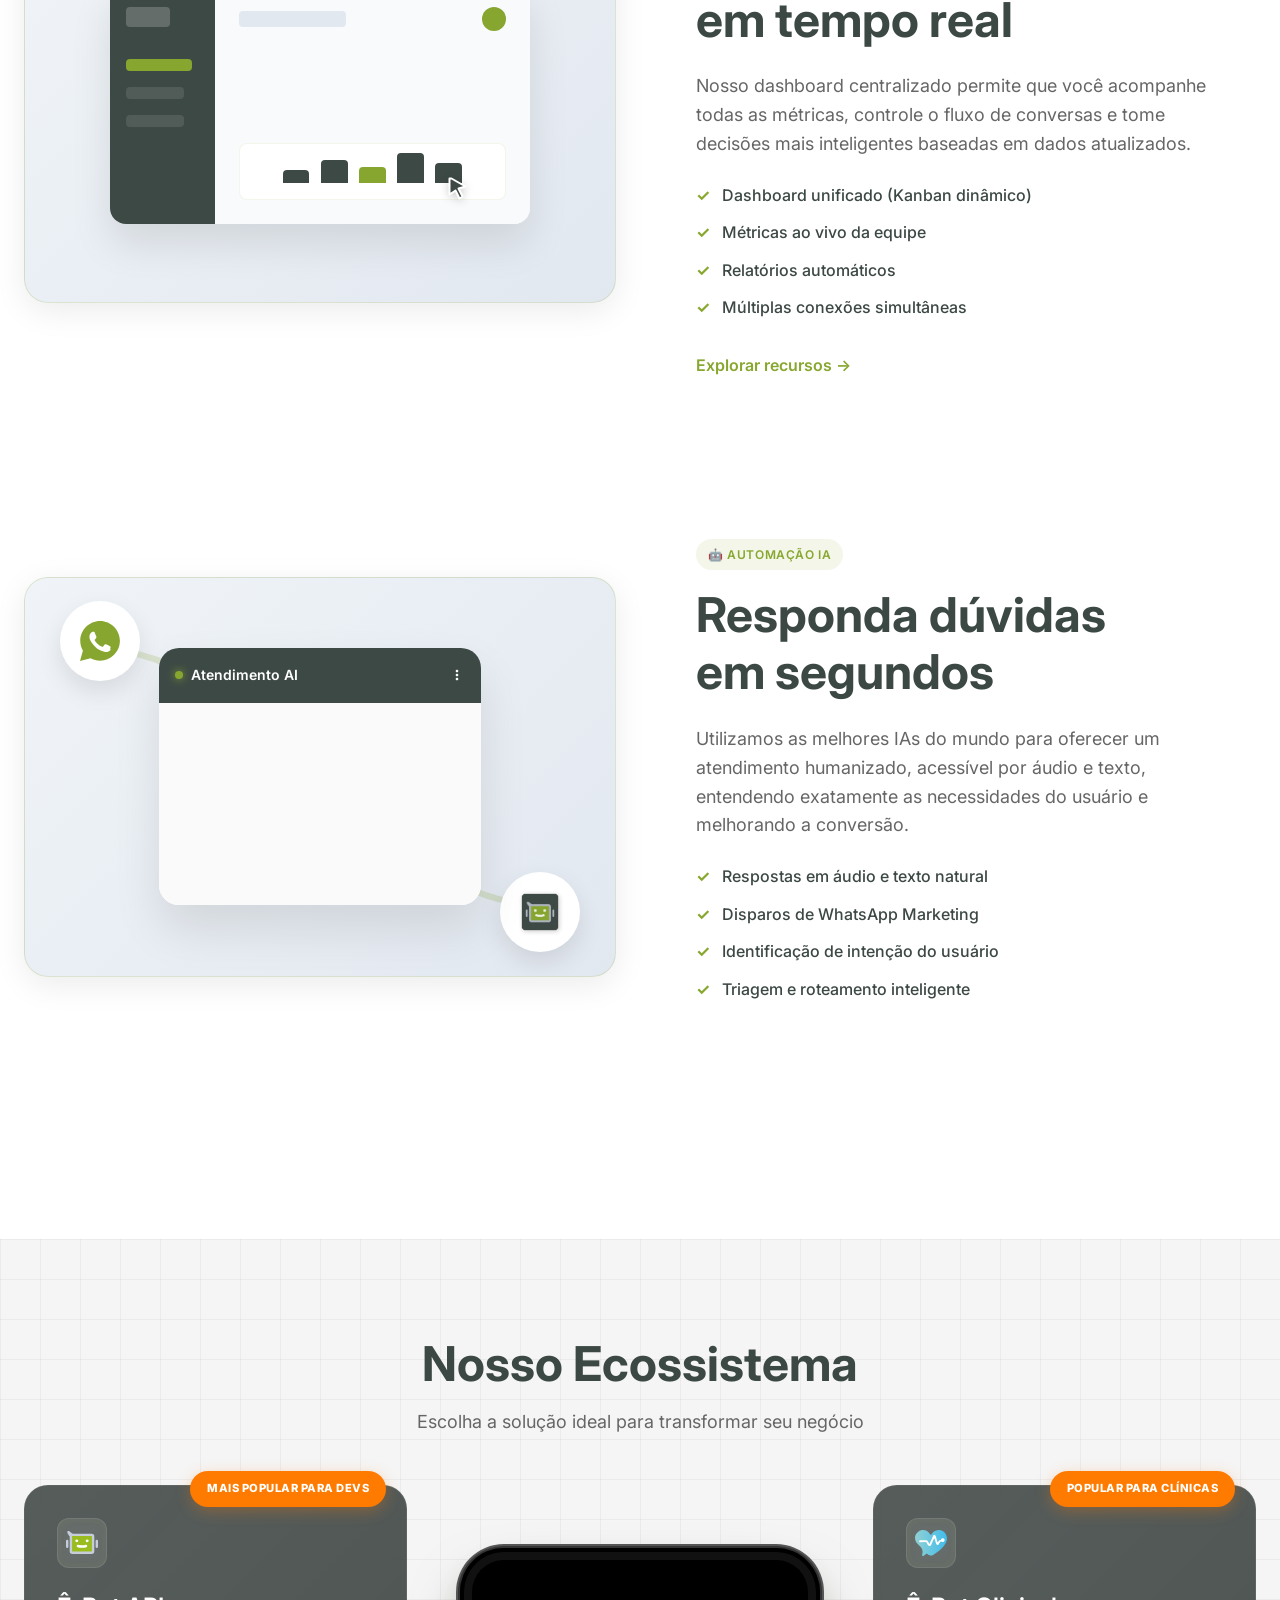
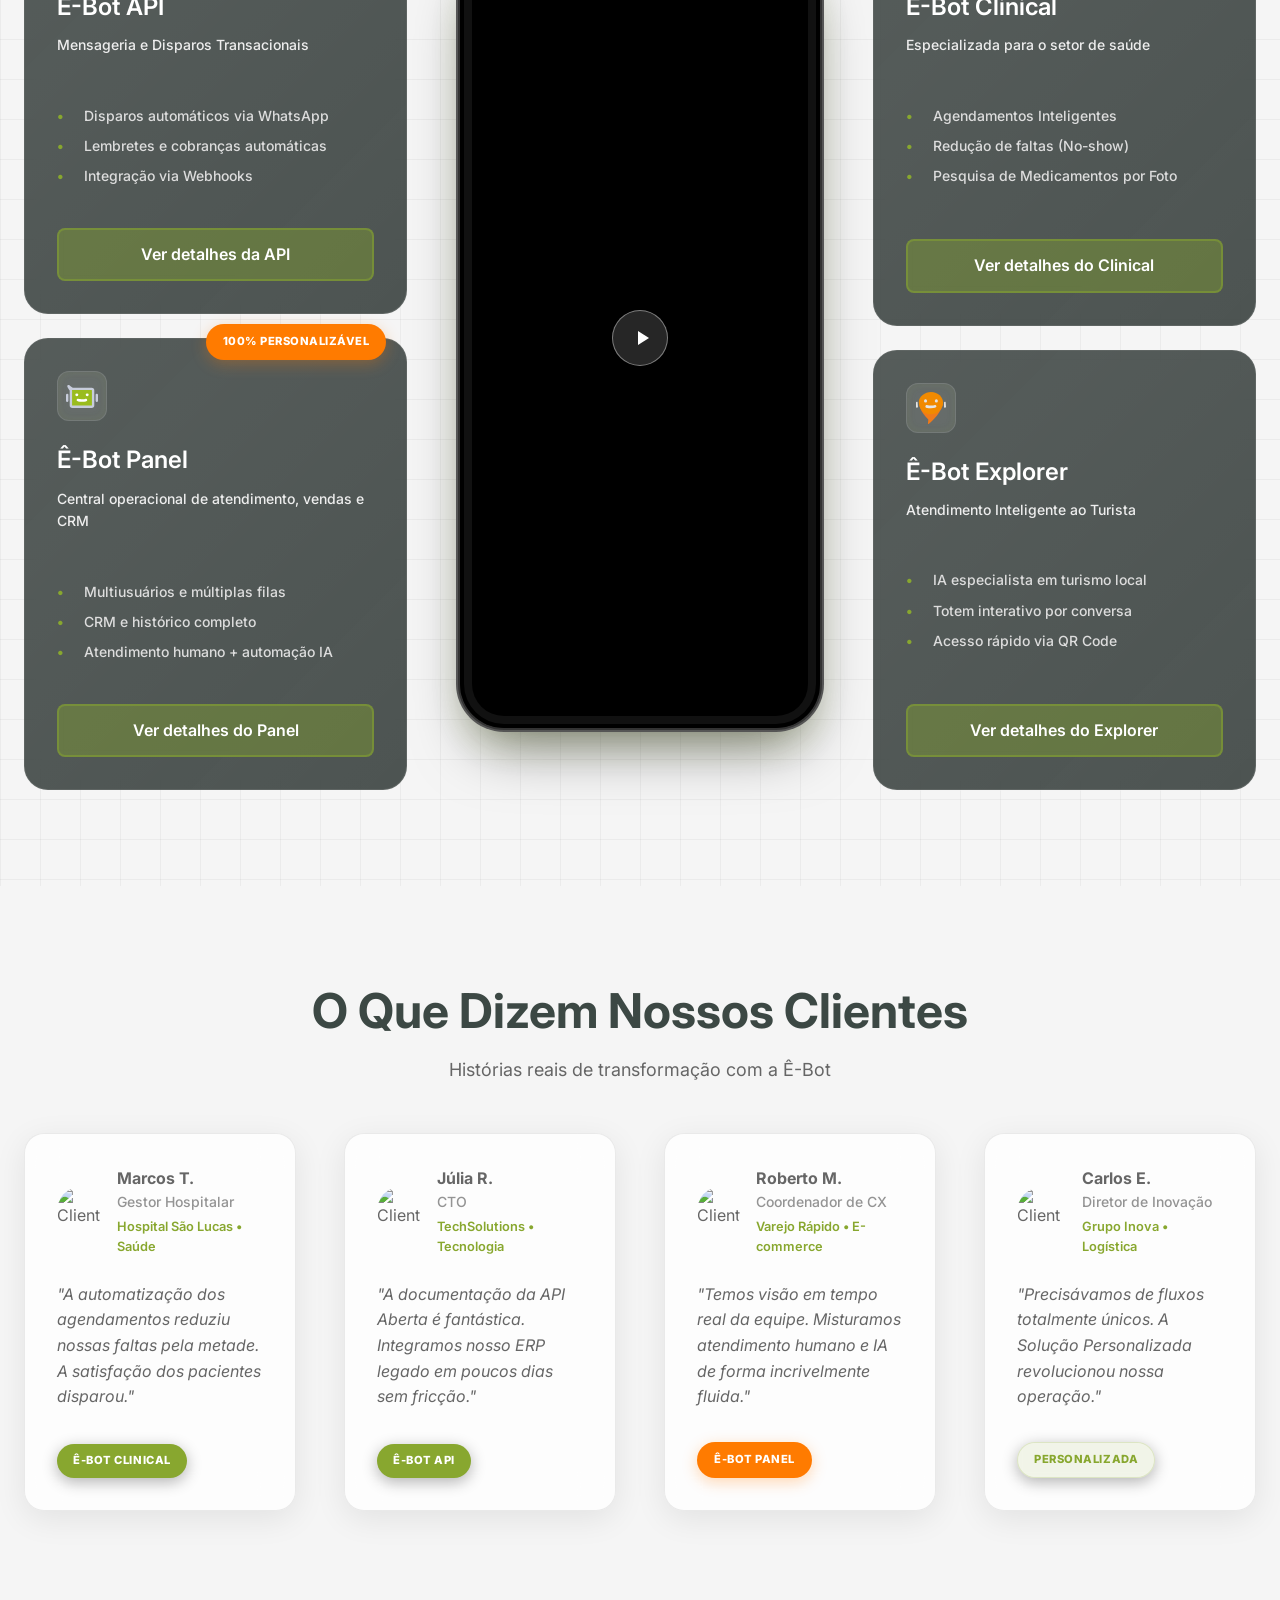
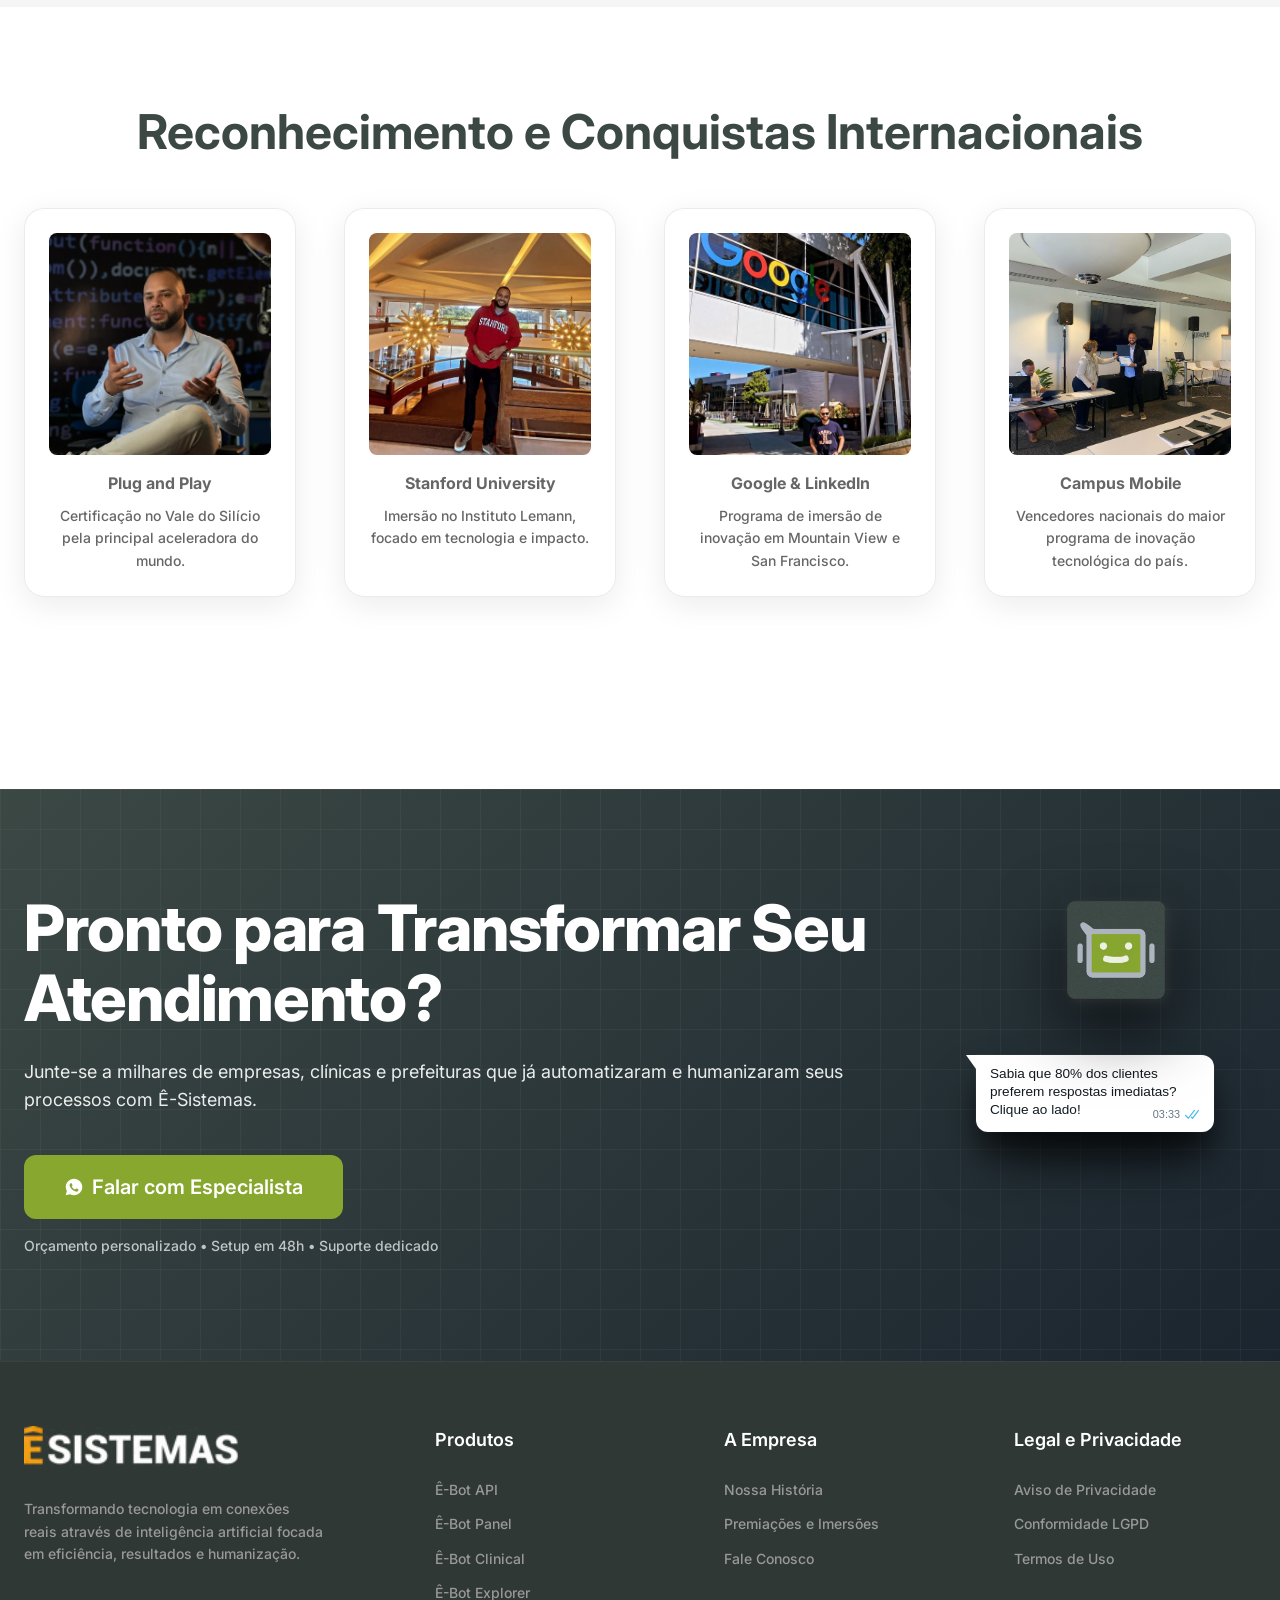
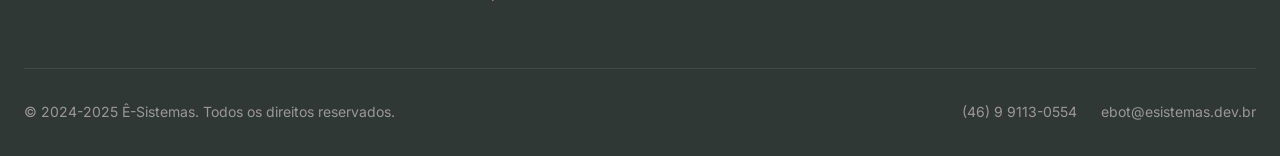
==== commit 3bce0528: "Alteração fonte navbar header logo text" ====
--- a/index.html
+++ b/index.html
@@ -886,9 +886,9 @@
     <div class="container header-inner">
       
       <div class="logo">
-        <a href="index.html" style="display: flex; align-items: center; gap: 0.5rem; font-weight: 800; font-size: 1.75rem; font-family: 'Cocogoose Pro Bold', sans-serif;">
+        <a href="index.html" style="display: flex; align-items: center; font-weight: 800; font-size: 1.75rem; font-family: 'Cocogoose Pro Bold', sans-serif;">
           <img src="assets/images/ebot_icon.avif" alt="ebot Logo" style="height: 48px; width: auto; object-fit: contain;">
-          <span><span style="color: #88a72f;">ê</span><span style="color: #adb4be;">bot</span></span>
+          <span style="color: #88a72f; font-family: 'Cocogoose Pro Bold', sans-serif;">ê</span><span style="color: #adb4be; font-family: 'Cocogoose Pro Bold', sans-serif;">bot</span>
         </a>
       </div>
       
